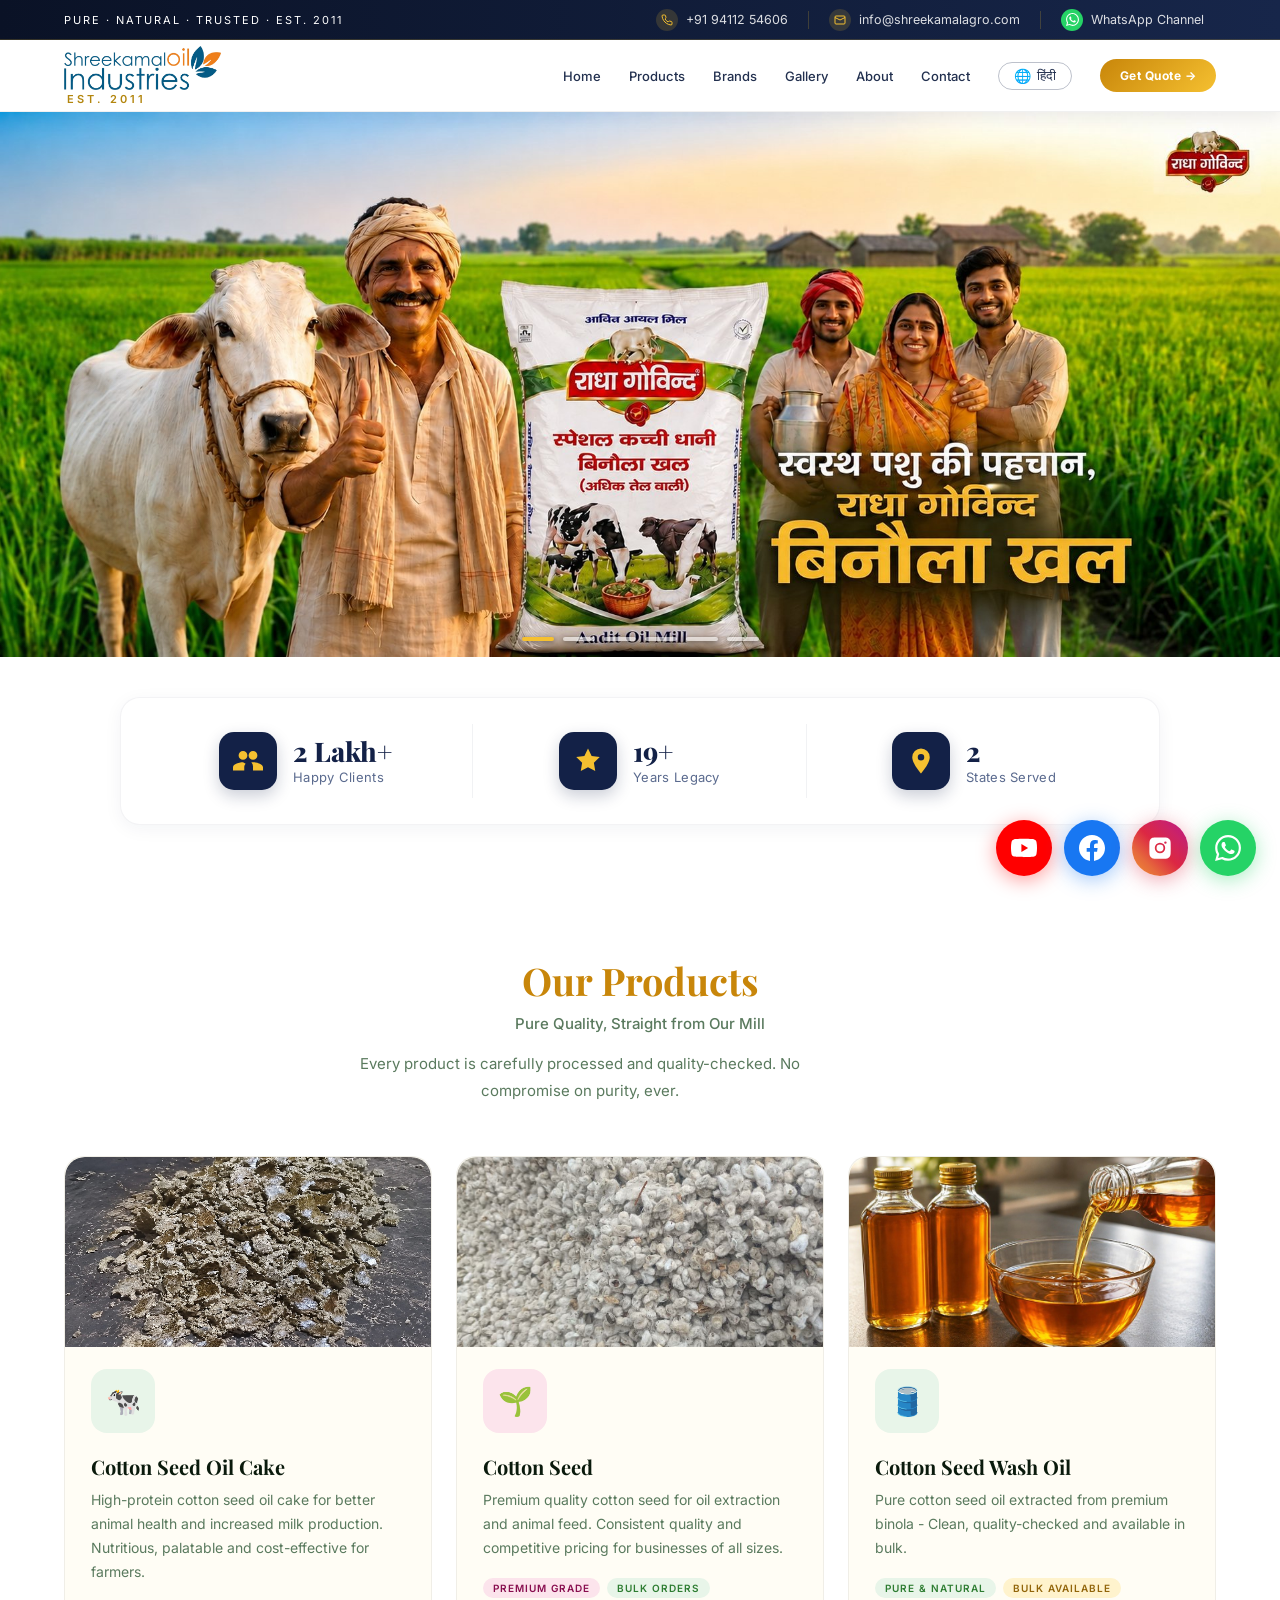
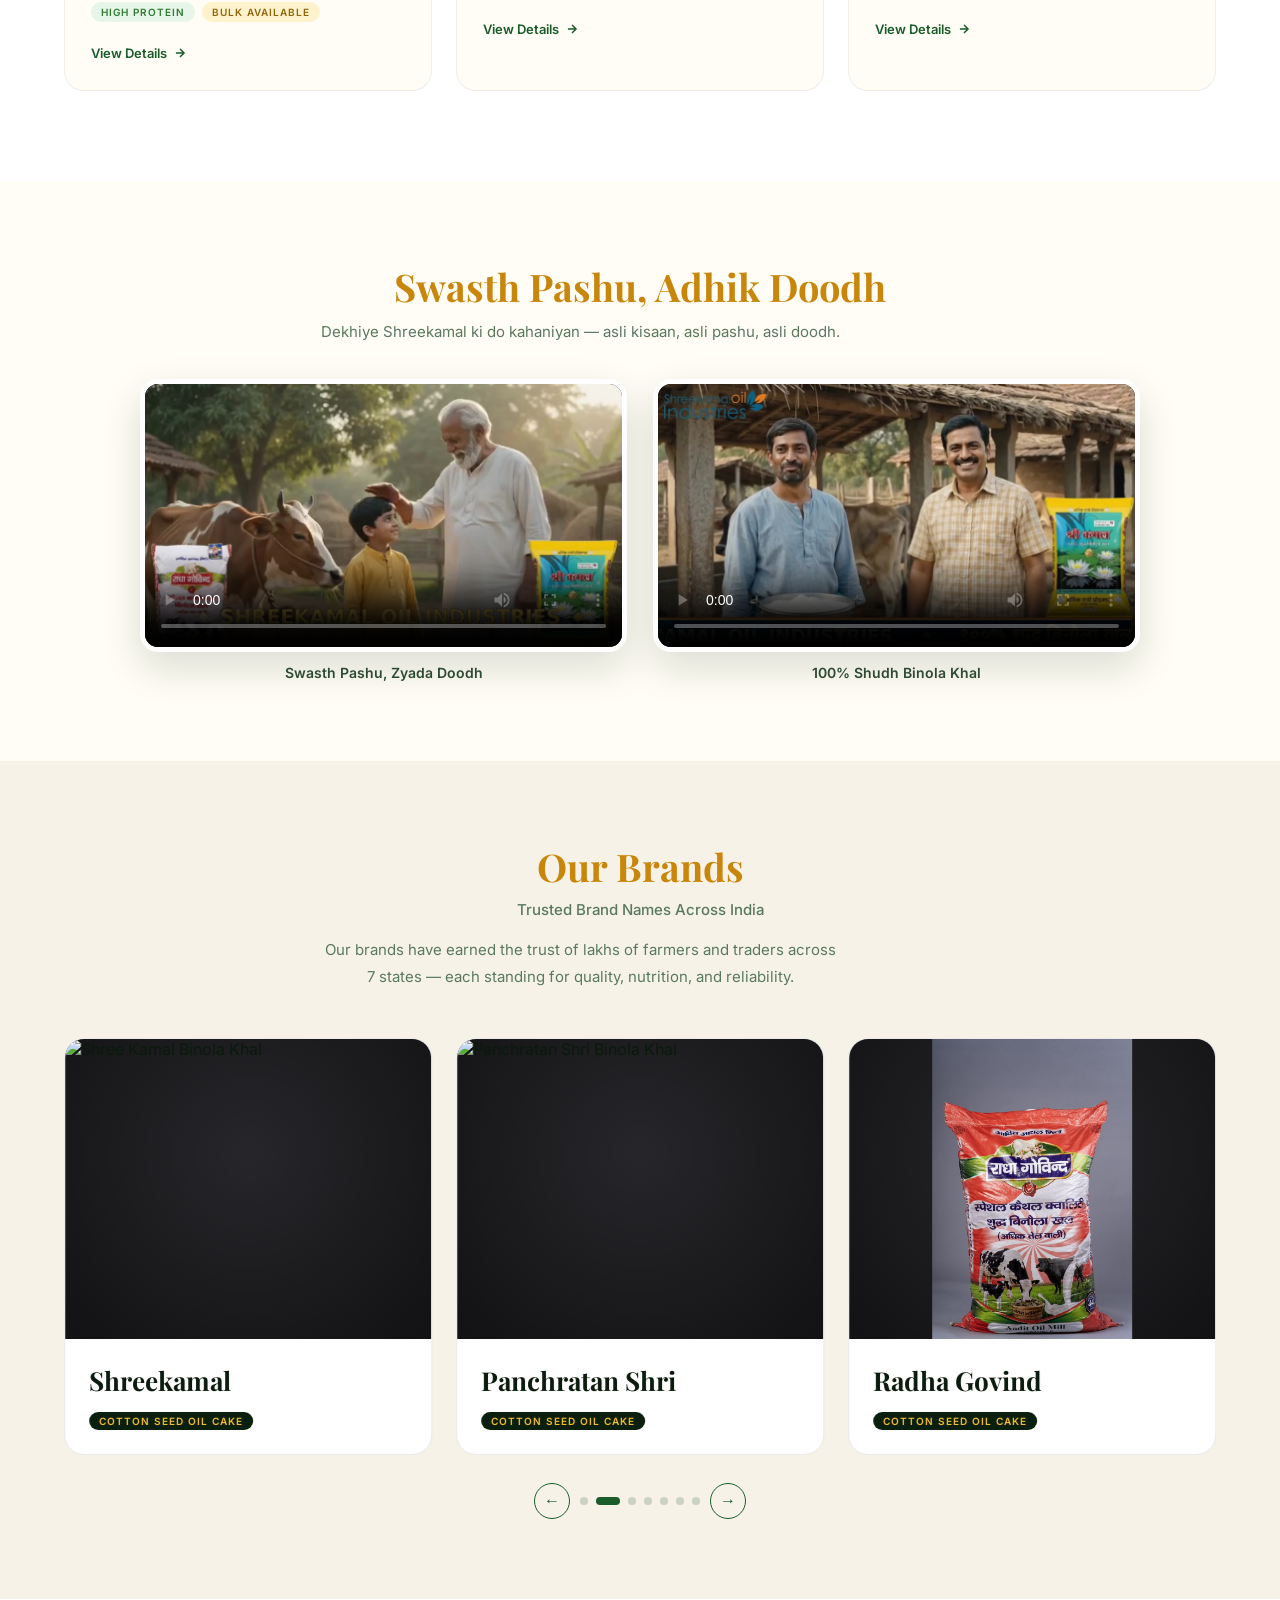
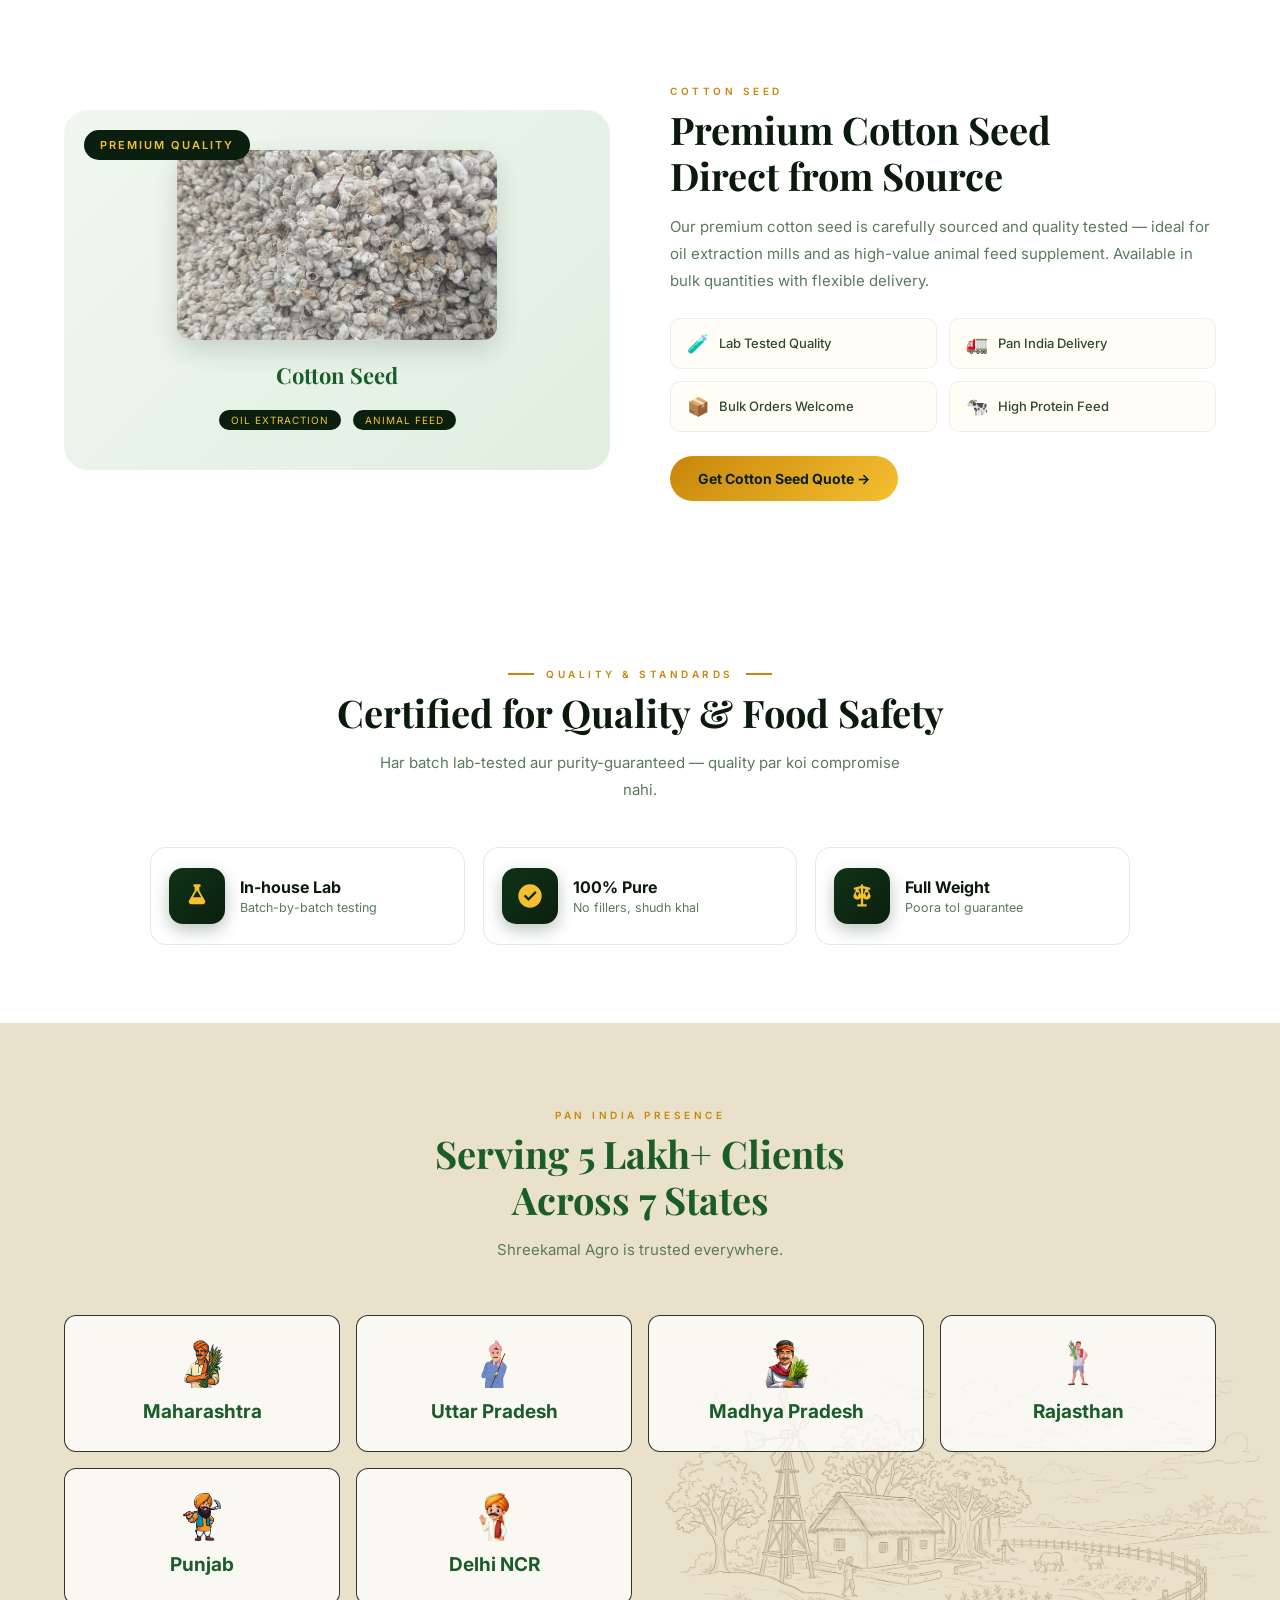
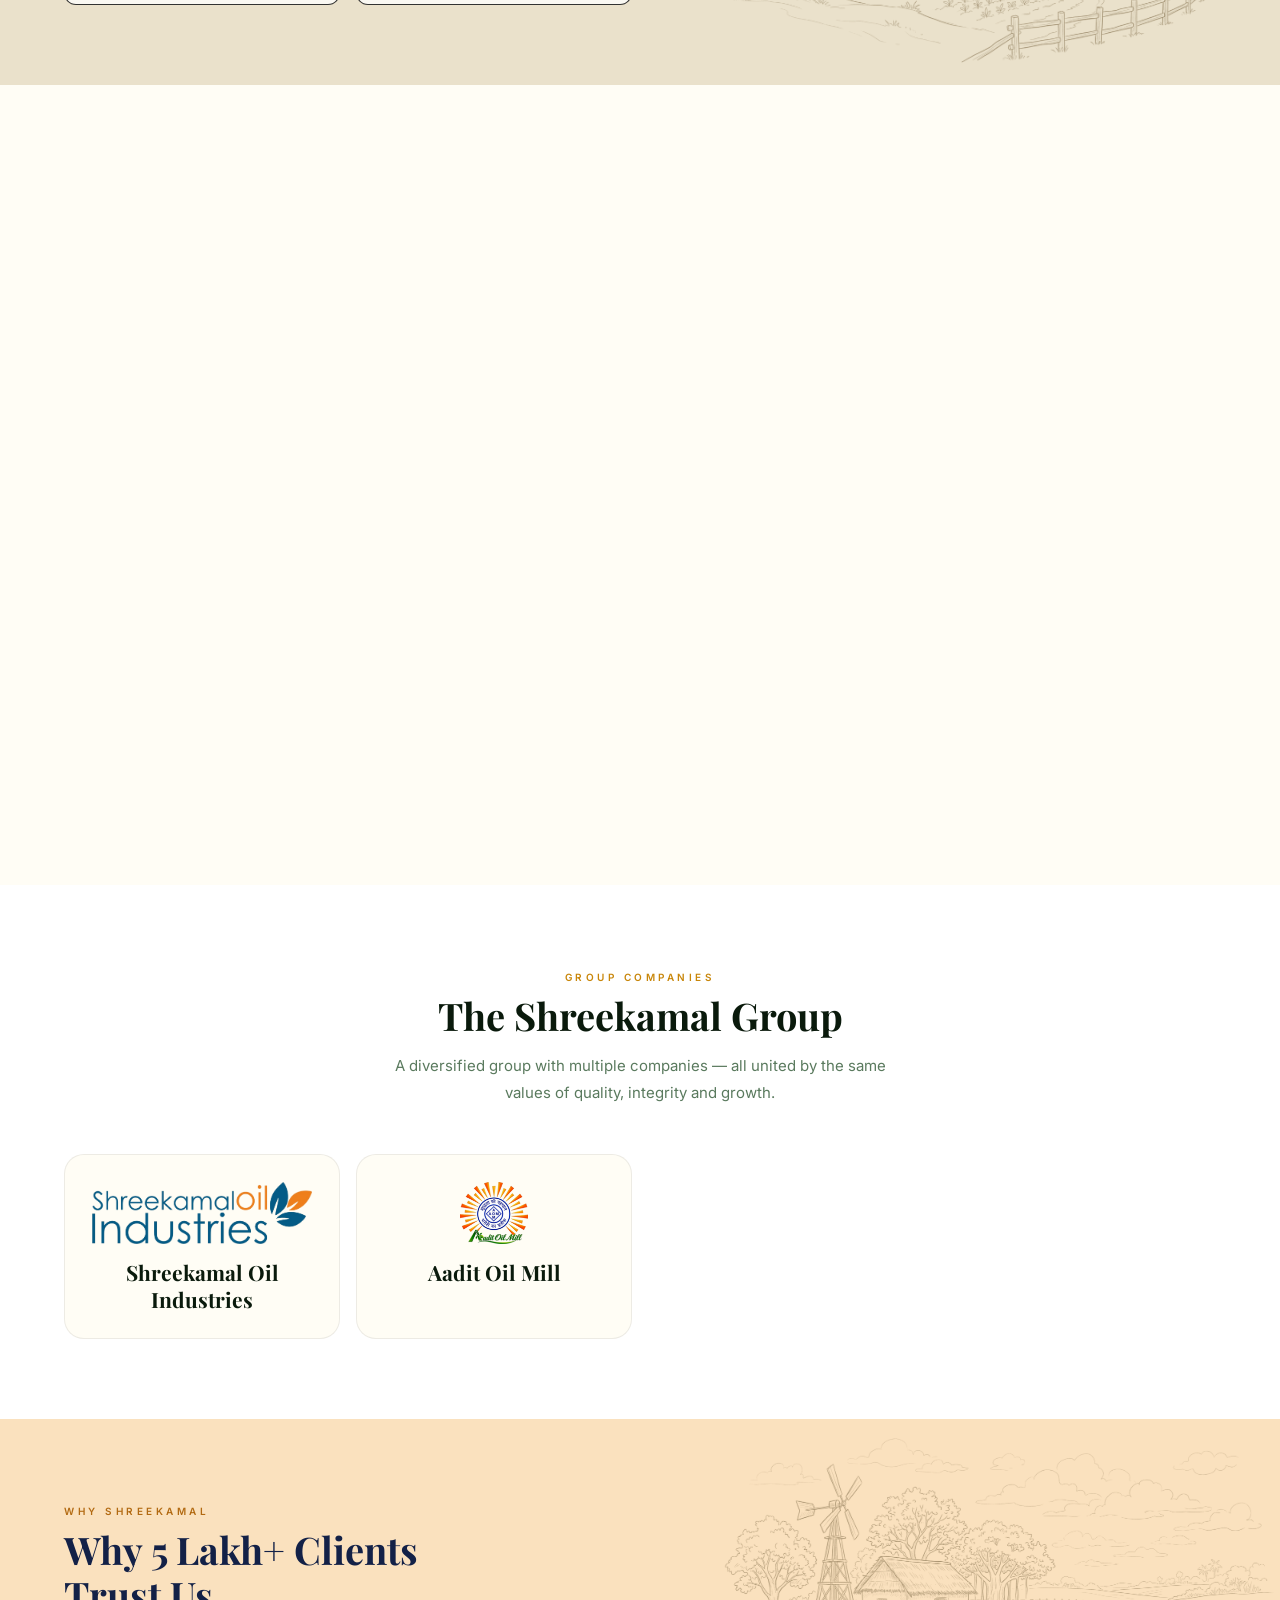
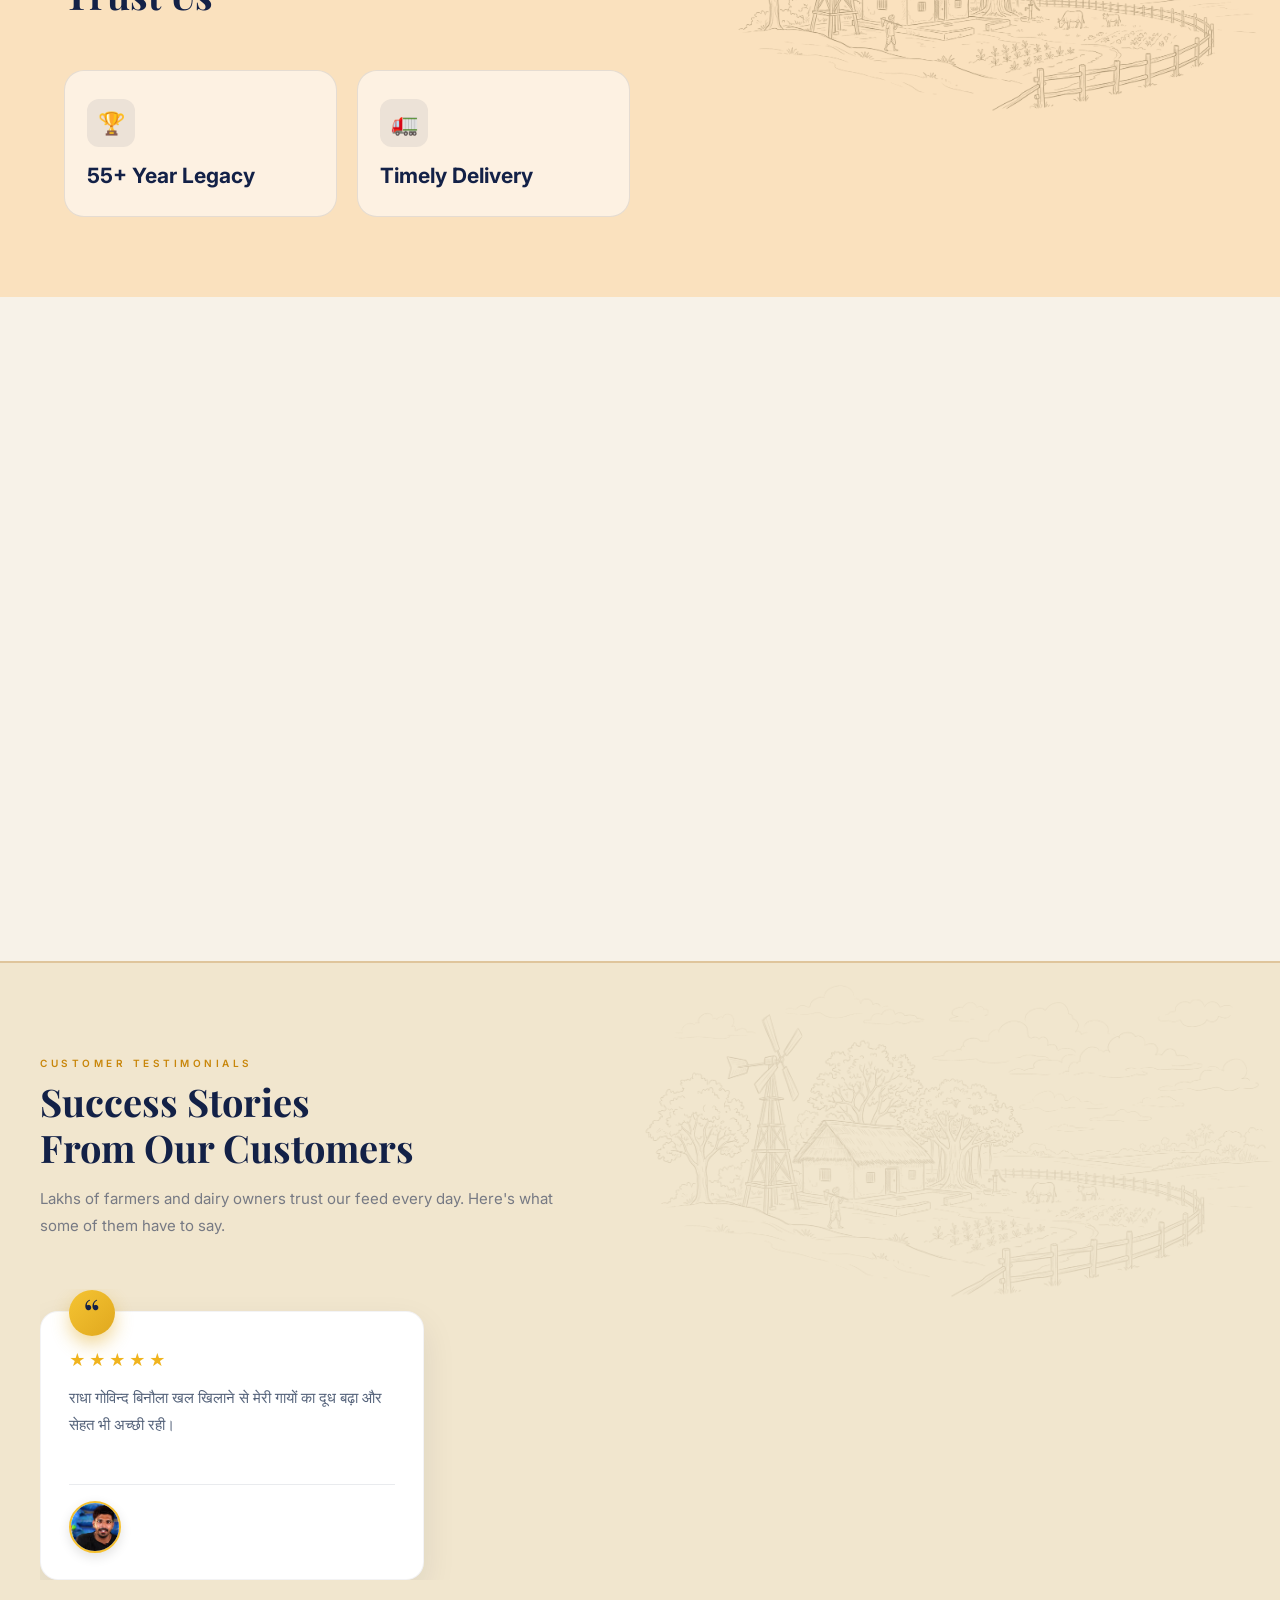
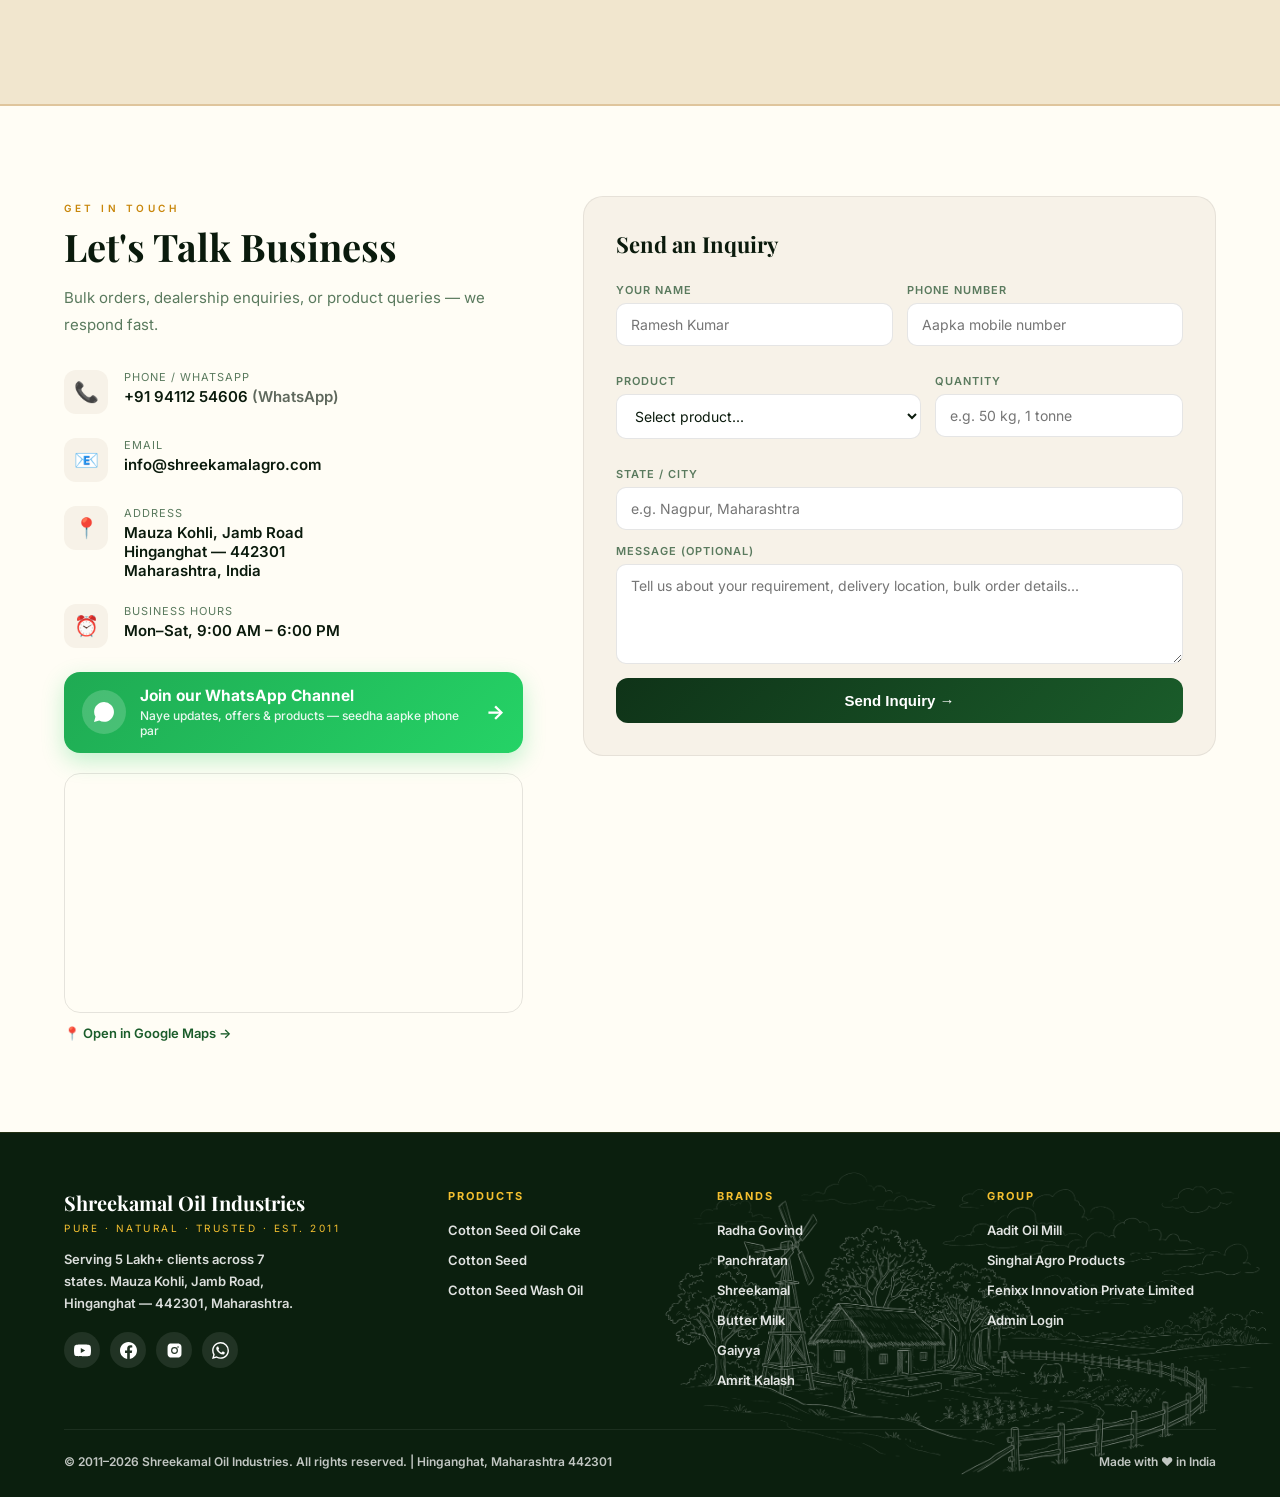
==== index.html @ d4409b4e "CHANNEL UPDATE" ====
<!DOCTYPE html>
<html lang="en">
<head>
<meta charset="UTF-8"/>
<meta name="viewport" content="width=device-width, initial-scale=1.0"/>
<title>Shreekamal Oil Industries — Pure · Natural · Trusted</title>
<meta name="description" content="Shreekamal Oil Industries — Premium Cotton Seed Oil Cake, Binola Khal & Cotton Seed. Serving 5 Lakh+ clients across 7 states. Est. 2011."/>

<!-- Favicon (tab icon) -->
<link rel="icon" type="image/png" href="favicon.png?v=2"/>
<link rel="apple-touch-icon" href="favicon-180.png?v=2"/>

<!-- Share preview (WhatsApp / Facebook / Twitter) -->
<meta property="og:type" content="website"/>
<meta property="og:site_name" content="Shreekamal Oil Industries"/>
<meta property="og:title" content="Shreekamal Oil Industries — Premium Cattle Feed"/>
<meta property="og:description" content="Premium Cotton Seed Oil Cake, Binola Khal & Cotton Seed. Trusted by 5 Lakh+ clients across 7 states. Est. 2011."/>
<meta property="og:image" content="https://shreekamalagro.com/images/hero3.jpg"/>
<meta property="og:url" content="https://shreekamalagro.com/"/>
<meta name="twitter:card" content="summary_large_image"/>
<meta name="twitter:title" content="Shreekamal Oil Industries — Premium Cattle Feed"/>
<meta name="twitter:description" content="Premium Cotton Seed Oil Cake, Binola Khal & Cotton Seed. Est. 2011."/>
<meta name="twitter:image" content="https://shreekamalagro.com/images/hero3.jpg"/>
<link href="https://fonts.googleapis.com/css2?family=Playfair+Display:wght@600;700;800&family=Inter:wght@300;400;500;600&display=swap" rel="stylesheet"/>
<link rel="canonical" href="https://shreekamalagro.com/"/>
<script type="application/ld+json">
{
  "@context": "https://schema.org",
  "@type": "LocalBusiness",
  "@id": "https://shreekamalagro.com/",
  "name": "Shreekamal Oil Industries",
  "url": "https://shreekamalagro.com/",
  "image": "https://shreekamalagro.com/images/hero3.jpg",
  "telephone": "+919411254606",
  "email": "info@shreekamalagro.com",
  "description": "Manufacturer and supplier of premium Cotton Seed Oil Cake (Binola Khal), Cotton Seed and Cotton Seed Wash Oil for cattle and dairy. Serving 5 Lakh+ clients across 7 states since 2011.",
  "foundingDate": "2011",
  "address": {
    "@type": "PostalAddress",
    "streetAddress": "Mauza Kohli, Jamb Road",
    "addressLocality": "Hinganghat",
    "addressRegion": "Maharashtra",
    "postalCode": "442301",
    "addressCountry": "IN"
  },
  "areaServed": "IN",
  "makesOffer": [
    {"@type":"Offer","itemOffered":{"@type":"Product","name":"Cotton Seed Oil Cake (Binola Khal)"}},
    {"@type":"Offer","itemOffered":{"@type":"Product","name":"Cotton Seed"}},
    {"@type":"Offer","itemOffered":{"@type":"Product","name":"Cotton Seed Wash Oil"}}
  ]
}
</script>
<link rel="stylesheet" href="style.css"/>
</head>
<body class="has-topbar janm-on vishw-on">
<script>try{if(new Date()>=new Date('2026-09-06T00:00:00')){document.body.classList.remove('janm-on');}}catch(e){}
try{if(new Date()>=new Date('2026-09-19T00:00:00')){document.body.classList.remove('vishw-on');}}catch(e){}</script>

<!-- ===== INTRO SPLASH SCREEN (opening logo intro) ===== -->
<div id="skIntro" class="sk-intro" onclick="skHideIntro()" title="Skip">
  <picture>
    <source media="(max-aspect-ratio:1/1)" srcset="images/spupdamob.jpg?v=1"/>
    <img src="images/spupdate.jpg?v=1" alt="Shreekamal Oil Industries — Uttam Pashu Aahar" class="sk-intro-img"/>
  </picture>
  <div class="sk-fest">
    <div class="skf-shade"></div>
    <div class="skf-frame"></div>
    <span class="skf-pk tl">🦚</span><span class="skf-pk tr">🦚</span>
    <span class="skf-pk bl">🦚</span><span class="skf-pk br">🦚</span>
    <div class="skf-rib"><span class="skf-f">🦚</span><span class="skf-txt"><span class="skf-rr">राधे राधे &nbsp;•&nbsp; </span><b>Happy Janmashtami</b><span class="skf-rr"> &nbsp;•&nbsp; राधे राधे</span></span><span class="skf-f">🙏</span></div>
    <div class="skf-bot"><div class="skf-hi">जन्माष्टमी की हार्दिक शुभकामनाएं</div><div class="skf-en">Shreekamal Oil Industries</div></div>
  </div>
  <div class="sk-fest-v">
    <div class="skfv-shade"></div>
    <div class="skfv-d">
      <div class="skfv-frame"></div>
      <span class="skfv-g tl">⚙️</span><span class="skfv-g tr">⚙️</span>
      <span class="skfv-g bl">⚙️</span><span class="skfv-g br">⚙️</span>
      <div class="skfv-rib"><span class="skfv-f">🔧</span><span class="skfv-txt">जय श्री विश्वकर्मा &nbsp;•&nbsp; <b>Happy Vishwakarma Puja</b></span><span class="skfv-f">🔨</span></div>
      <div class="skfv-bot"><div class="skfv-hi">विश्वकर्मा जयंती की हार्दिक शुभकामनाएं</div><div class="skfv-en">Shreekamal Oil Industries</div></div>
    </div>
    <div class="skfv-m">
      <span class="skfv-m-gear">⚙️</span>
      <img class="skfv-m-img" src="images/vishw1.png?v=1" alt=""/>
      <div class="skfv-m-hi">विश्वकर्मा जयंती की<br/>हार्दिक शुभकामनाएं</div>
      <div class="skfv-m-en">Happy Vishwakarma Puja</div>
      <div class="skfv-m-tools">🔧 &nbsp;·&nbsp; 🔨 &nbsp;·&nbsp; ⚙️</div>
      <div class="skfv-m-from">Shreekamal Oil Industries &nbsp;·&nbsp; जय श्री विश्वकर्मा 🙏</div>
    </div>
  </div>
</div>
<style>
  .sk-fest-v{display:none;}
  .vishw-on .sk-fest-v{display:block;position:absolute;inset:0;z-index:2;pointer-events:none;}
  .sk-fest-v .skfv-shade{position:absolute;inset:0;background:linear-gradient(180deg,rgba(40,18,4,.5) 0%,transparent 22%,transparent 76%,rgba(40,18,4,.6) 100%);}
  .sk-fest-v .skfv-d{position:absolute;inset:0;}
  .sk-fest-v .skfv-frame{position:absolute;inset:16px;border:2px solid rgba(255,200,70,.9);border-radius:10px;box-shadow:0 0 0 6px rgba(255,200,70,.12),inset 0 0 24px rgba(255,200,70,.18);}
  .sk-fest-v .skfv-frame::before{content:"";position:absolute;inset:5px;border:1px solid rgba(255,200,70,.55);border-radius:7px;}
  .sk-fest-v .skfv-g{position:absolute;font-size:32px;filter:drop-shadow(0 2px 6px rgba(0,0,0,.5));animation:vishwSpin 8s linear infinite;}
  .sk-fest-v .skfv-g.tl{top:24px;left:26px;}
  .sk-fest-v .skfv-g.tr{top:24px;right:26px;animation-direction:reverse;}
  .sk-fest-v .skfv-g.bl{bottom:22px;left:26px;animation-direction:reverse;}
  .sk-fest-v .skfv-g.br{bottom:22px;right:26px;}
  .sk-fest-v .skfv-rib{position:absolute;top:30px;left:50%;transform:translateX(-50%);display:flex;align-items:center;gap:10px;padding:9px 24px;border-radius:30px;white-space:nowrap;background:linear-gradient(90deg,#b23907,#d5610a,#f39204,#d5610a,#b23907);border:1px solid rgba(255,208,80,.6);box-shadow:0 8px 26px rgba(0,0,0,.4);}
  .sk-fest-v .skfv-rib b{color:#fff;}
  .sk-fest-v .skfv-txt{color:#ffe9b8;font-size:14px;letter-spacing:.4px;}
  .sk-fest-v .skfv-f{font-size:16px;}
  .sk-fest-v .skfv-bot{position:absolute;bottom:40px;left:0;right:0;text-align:center;padding:0 16px;}
  .sk-fest-v .skfv-hi{font-family:'Playfair Display',serif;color:#ffe082;font-size:clamp(22px,4vw,30px);font-weight:800;text-shadow:0 3px 14px rgba(0,0,0,.65);line-height:1.25;}
  .sk-fest-v .skfv-en{color:#fff;font-size:12px;letter-spacing:3px;text-transform:uppercase;margin-top:6px;opacity:.92;text-shadow:0 2px 8px rgba(0,0,0,.65);}
  .sk-fest-v .skfv-m{display:none!important;}
  @media (max-aspect-ratio:1/1){
    .sk-fest-v .skfv-frame{inset:12px;}
    .sk-fest-v .skfv-g{font-size:24px;}
    .sk-fest-v .skfv-g.tl{top:18px;left:18px;} .sk-fest-v .skfv-g.tr{top:18px;right:18px;}
    .sk-fest-v .skfv-g.bl{bottom:16px;left:18px;} .sk-fest-v .skfv-g.br{bottom:16px;right:18px;}
    .sk-fest-v .skfv-rib{top:24px;padding:7px 15px;gap:7px;max-width:90%;}
    .sk-fest-v .skfv-txt{font-size:11px;letter-spacing:.2px;}
    .sk-fest-v .skfv-bot{bottom:34px;}
  }
</style>
<style>
  .sk-intro{position:fixed;inset:0;z-index:99999;display:flex;align-items:center;justify-content:center;
    background:linear-gradient(180deg,#bad1dc 0%,#aec3c2 32%,#b09468 64%,#ab7f59 100%);
    opacity:1;transition:opacity .6s ease;cursor:pointer;}
  .sk-intro.sk-hide{opacity:0;pointer-events:none;}
  .sk-intro picture{display:contents;}
  .sk-intro-img{width:100%;height:100%;object-fit:cover;object-position:center;
    animation:skZoom 1.5s cubic-bezier(.22,.61,.36,1) forwards;}
  @keyframes skZoom{0%{opacity:0;transform:scale(1.06);} 100%{opacity:1;transform:scale(1);}}
  @media (max-aspect-ratio:1/1){
    .sk-intro-img{object-fit:cover;}
  }
  body.sk-lock{overflow:hidden;}
  /* Janmashtami festive splash overlay (6 Sep ko apne aap band) */
  .sk-fest{display:none;}
  .janm-on .sk-fest{display:block;position:absolute;inset:0;z-index:2;pointer-events:none;}
  .sk-fest .skf-shade{position:absolute;inset:0;background:linear-gradient(180deg,rgba(8,8,26,.5) 0%,transparent 20%,transparent 78%,rgba(8,8,26,.58) 100%);}
  .sk-fest .skf-frame{position:absolute;inset:16px;border:2px solid rgba(245,208,48,.9);border-radius:10px;box-shadow:0 0 0 6px rgba(245,208,48,.12),inset 0 0 24px rgba(245,208,48,.18);}
  .sk-fest .skf-frame::before{content:"";position:absolute;inset:5px;border:1px solid rgba(245,208,48,.55);border-radius:7px;}
  .sk-fest .skf-pk{position:absolute;font-size:34px;filter:drop-shadow(0 2px 6px rgba(0,0,0,.5));}
  .sk-fest .skf-pk.tl{top:24px;left:26px;transform:scaleX(-1);}
  .sk-fest .skf-pk.tr{top:24px;right:26px;}
  .sk-fest .skf-pk.bl{bottom:22px;left:26px;transform:scaleX(-1);}
  .sk-fest .skf-pk.br{bottom:22px;right:26px;}
  .sk-fest .skf-rib{position:absolute;top:30px;left:50%;transform:translateX(-50%);display:flex;align-items:center;gap:10px;padding:9px 24px;border-radius:30px;white-space:nowrap;background:linear-gradient(90deg,#1a1a4e,#3b2a7a,#6a1b9a,#3b2a7a,#1a1a4e);border:1px solid rgba(245,208,48,.6);box-shadow:0 8px 26px rgba(0,0,0,.4);}
  .sk-fest .skf-rib b{color:#fff;}
  .sk-fest .skf-txt{color:#ffe082;font-size:14px;letter-spacing:.4px;}
  .sk-fest .skf-f{font-size:16px;}
  .sk-fest .skf-bot{position:absolute;bottom:40px;left:0;right:0;text-align:center;padding:0 16px;}
  .sk-fest .skf-hi{font-family:'Playfair Display',serif;color:#ffe082;font-size:clamp(22px,4vw,30px);font-weight:800;text-shadow:0 3px 14px rgba(0,0,0,.65);line-height:1.25;}
  .sk-fest .skf-en{color:#fff;font-size:12px;letter-spacing:3px;text-transform:uppercase;margin-top:6px;opacity:.92;text-shadow:0 2px 8px rgba(0,0,0,.65);}
  @media(max-width:768px){
    .sk-fest .skf-rr{display:none;}
    .sk-fest .skf-pk{font-size:26px;}
    .sk-fest .skf-frame{inset:12px;}
    .sk-fest .skf-bot{bottom:34px;}
  }
</style>
<script>
  document.body.classList.add('sk-lock');
  function skHideIntro(){
    var el=document.getElementById('skIntro');
    if(!el||el.classList.contains('sk-hide'))return;
    el.classList.add('sk-hide');
    document.body.classList.remove('sk-lock');
    setTimeout(function(){ if(el&&el.parentNode) el.style.display='none'; },650);
  }
  setTimeout(skHideIntro, 2600);
</script>
<!-- ===== END INTRO SPLASH ===== -->

<!-- TOP CONTACT BAR -->
<!-- ===== JANMASHTAMI FESTIVE (6 Sep 2026 ko apne aap hat jayega) ===== -->
<div id="janmStrip" class="janm-strip">
  <div class="janm-strip-inner">
    <span class="janm-fx">🦚</span>
    <span class="janm-txt">राधे राधे &nbsp;•&nbsp; <b>Happy Janmashtami</b> &nbsp;•&nbsp; राधे राधे &nbsp;🙏</span>
    <span class="janm-fx">🦚</span>
  </div>
</div>
<div id="janmPopup" class="janm-pop-ov">
  <div class="janm-pop-card">
    <button class="janm-pop-x" onclick="janmClose()" aria-label="close">✕</button>
    <div class="janm-feather">🦚</div>
    <div class="janm-hi">जन्माष्टमी की<br/>हार्दिक शुभकामनाएं</div>
    <div class="janm-en">Happy Janmashtami</div>
    <div class="janm-flute">🪈 &nbsp;·&nbsp; 🙏 &nbsp;·&nbsp; 🪈</div>
    <div class="janm-from">Shreekamal Oil Industries<br/><span>राधे राधे 🙏</span></div>
    <button class="janm-pop-btn" onclick="janmClose()">जय श्री कृष्ण 🙏</button>
  </div>
</div>

<!-- ===== VISHWAKARMA JAYANTI FESTIVE (19 Sep 2026 ko apne aap hat jayega) ===== -->
<div id="vishwStrip" class="vishw-strip">
  <div class="vishw-strip-inner">
    <span class="vishw-gear">⚙️</span>
    <span class="vishw-txt">जय श्री विश्वकर्मा &nbsp;•&nbsp; <b>Happy Vishwakarma Puja</b> &nbsp;•&nbsp; विश्वकर्मा जयंती की हार्दिक शुभकामनाएं &nbsp;🔨</span>
    <span class="vishw-gear vishw-gear-rev">⚙️</span>
  </div>
</div>
<div id="vishwPopup" class="vishw-pop-ov">
  <div class="vishw-pop-card">
    <button class="vishw-pop-x" onclick="vishwClose()" aria-label="close">✕</button>
    <span class="vishw-cg vishw-cg-tl">⚙️</span>
    <span class="vishw-cg vishw-cg-br">⚙️</span>
    <img class="vishw-pop-img" src="images/vishw2.png?v=1" alt="Vishwakarma Bhagwan"/>
    <div class="vishw-hi">विश्वकर्मा जयंती की<br/>हार्दिक शुभकामनाएं</div>
    <div class="vishw-en">Happy Vishwakarma Puja</div>
    <div class="vishw-tools">🔧 &nbsp;·&nbsp; 🔨 &nbsp;·&nbsp; ⚙️</div>
    <div class="vishw-from">Shreekamal Oil Industries<br/><span>जय श्री विश्वकर्मा 🙏</span></div>
    <button class="vishw-pop-btn" onclick="vishwClose()">जय श्री विश्वकर्मा 🙏</button>
  </div>
</div>
<div class="vishw-float">
  <span class="vishw-float-gear">⚙️</span>
  <img class="vishw-deity" src="images/vishw1.png?v=1" alt="Vishwakarma ji"/>
</div>
<style>
  .vishw-strip{position:fixed;top:0;left:0;right:0;height:34px;z-index:1001;overflow:hidden;display:none;
    align-items:center;justify-content:center;background:linear-gradient(90deg,#b23907,#d5610a,#f39204,#d5610a,#b23907);}
  .vishw-on .vishw-strip{display:flex;}
  .vishw-strip::after{content:"";position:absolute;top:0;left:-60%;width:60%;height:100%;
    background:linear-gradient(90deg,transparent,rgba(255,236,179,.32),transparent);animation:vishwShine 4.5s linear infinite;}
  @keyframes vishwShine{0%{left:-60%}100%{left:120%}}
  .vishw-strip-inner{display:flex;align-items:center;gap:12px;color:#ffe9b8;font-size:13.5px;letter-spacing:.3px;white-space:nowrap;padding:0 12px;}
  .vishw-strip-inner b{color:#fff;}
  .vishw-gear{font-size:15px;display:inline-block;animation:vishwSpin 6s linear infinite;filter:drop-shadow(0 0 3px rgba(255,208,80,.5));}
  .vishw-gear-rev{animation-direction:reverse;}
  @keyframes vishwSpin{100%{transform:rotate(360deg)}}
  .vishw-on .topbar{top:34px;}
  .vishw-on .navbar{top:74px;}
  .vishw-on .hero{padding-top:146px;}
  @media(max-width:768px){
    .vishw-strip-inner{font-size:11.5px;gap:7px;}
    .vishw-on .hero{padding-top:126px;}
  }
  .vishw-pop-ov{position:fixed;inset:0;z-index:99990;display:none;align-items:center;justify-content:center;
    background:rgba(40,18,4,.68);backdrop-filter:blur(4px);padding:20px;}
  .vishw-on .vishw-pop-ov{display:flex;}
  .vishw-pop-card{position:relative;width:100%;max-width:380px;text-align:center;padding:30px 28px;border-radius:24px;overflow:hidden;
    background:radial-gradient(circle at 50% 0,#7a2e0c,#4a1c06 72%);border:1.5px solid rgba(255,208,80,.4);
    box-shadow:0 30px 80px rgba(0,0,0,.5);animation:vishwPop .5s cubic-bezier(.2,.7,.3,1.2);}
  @keyframes vishwPop{0%{transform:scale(.85) translateY(14px);opacity:0}100%{transform:scale(1) translateY(0);opacity:1}}
  .vishw-pop-x{position:absolute;top:12px;right:14px;background:transparent;border:none;color:rgba(255,233,184,.75);font-size:18px;cursor:pointer;z-index:3;}
  .vishw-pop-img{width:152px;height:auto;margin:2px auto 4px;display:block;filter:drop-shadow(0 10px 20px rgba(0,0,0,.45));position:relative;z-index:2;}
  .vishw-cg{position:absolute;font-size:54px;opacity:.13;z-index:1;animation:vishwSpin 9s linear infinite;}
  .vishw-cg-tl{top:-16px;left:-14px;}
  .vishw-cg-br{bottom:-18px;right:-14px;animation-direction:reverse;}
  .vishw-hi{font-family:'Playfair Display',serif;color:#ffe082;font-size:24px;font-weight:700;line-height:1.3;margin-top:6px;text-shadow:0 2px 12px rgba(255,180,60,.3);position:relative;z-index:2;}
  .vishw-en{color:#fff;font-size:13px;letter-spacing:3px;text-transform:uppercase;margin-top:8px;opacity:.9;position:relative;z-index:2;}
  .vishw-tools{color:#ffd54f;font-size:18px;margin:14px 0 12px;position:relative;z-index:2;}
  .vishw-from{color:rgba(255,255,255,.82);font-size:13.5px;line-height:1.6;position:relative;z-index:2;}
  .vishw-from span{color:#ffd54f;font-size:12.5px;letter-spacing:1px;}
  .vishw-pop-btn{margin-top:18px;background:linear-gradient(135deg,#f5a623,#ffd76a,#f0932b);color:#5a2408;border:none;
    padding:12px 30px;border-radius:30px;font-size:15px;font-weight:700;cursor:pointer;position:relative;z-index:2;box-shadow:0 6px 18px rgba(240,147,43,.4);}
  .vishw-pop-btn:hover{filter:brightness(1.05);}
  .vishw-float{position:fixed;left:16px;bottom:14px;width:150px;height:auto;z-index:1500;pointer-events:none;display:none;}
  .vishw-on .vishw-float{display:block;}
  .vishw-float-gear{position:absolute;left:52%;top:38%;transform:translate(-50%,-50%);font-size:118px;opacity:.15;animation:vishwSpin 8s linear infinite;z-index:0;}
  .vishw-deity{position:relative;width:132px;height:auto;z-index:1;display:block;animation:vishwFloat 4.5s ease-in-out infinite;filter:drop-shadow(0 8px 14px rgba(0,0,0,.28));}
  @keyframes vishwFloat{0%,100%{transform:translateY(0) rotate(-1.5deg)}50%{transform:translateY(-12px) rotate(1.5deg)}}
  @media(max-width:768px){.vishw-float{width:100px;left:10px;bottom:76px;} .vishw-deity{width:90px;} .vishw-float-gear{font-size:80px;}}
</style>
<script>
  function vishwClose(){var p=document.getElementById('vishwPopup');if(p){p.style.opacity='0';setTimeout(function(){p.style.display='none';},350);}}
  (function(){try{if(new Date()>=new Date('2026-09-19T00:00:00')){
    document.body.classList.remove('vishw-on');
    ['vishwStrip','vishwPopup'].forEach(function(i){var e=document.getElementById(i);if(e)e.style.display='none';});
    var f=document.querySelector('.vishw-float'); if(f) f.style.display='none';
  }}catch(e){}})();
</script>

<style>
  .janm-strip{position:fixed;top:0;left:0;right:0;height:34px;z-index:1001;overflow:hidden;
    background:linear-gradient(90deg,#1a1a4e,#3b2a7a,#6a1b9a,#3b2a7a,#1a1a4e);
    border-bottom:1px solid rgba(245,208,48,.5);display:none;align-items:center;justify-content:center;}
  .janm-on .janm-strip{display:flex;}
  .janm-strip::after{content:"";position:absolute;top:0;left:-60%;width:60%;height:100%;
    background:linear-gradient(90deg,transparent,rgba(255,224,130,.28),transparent);animation:janmShine 4.5s linear infinite;}
  @keyframes janmShine{0%{left:-60%}100%{left:120%}}
  .janm-strip-inner{display:flex;align-items:center;gap:12px;color:#ffe082;font-size:13.5px;letter-spacing:.3px;white-space:nowrap;padding:0 12px;}
  .janm-strip-inner b{color:#fff;}
  .janm-fx{font-size:15px;filter:drop-shadow(0 0 3px rgba(245,208,48,.5));}
  .janm-on .topbar{top:34px;}
  .janm-on .navbar{top:74px;}
  .janm-on .hero{padding-top:146px;}
  @media(max-width:768px){
    .janm-strip-inner{font-size:11.5px;gap:7px;}
    .janm-on .hero{padding-top:126px;}
  }
  .janm-pop-ov{position:fixed;inset:0;z-index:99990;display:none;align-items:center;justify-content:center;
    background:rgba(8,8,26,.72);backdrop-filter:blur(4px);transition:opacity .35s ease;padding:20px;}
  .janm-pop-card{position:relative;width:100%;max-width:380px;text-align:center;padding:38px 28px 30px;border-radius:24px;
    background:radial-gradient(120% 90% at 50% 0%,#3a2a7d 0%,#241a54 55%,#171036 100%);
    border:1.5px solid rgba(245,208,48,.55);box-shadow:0 24px 70px rgba(0,0,0,.55),inset 0 0 40px rgba(106,27,154,.35);
    animation:janmPop .5s cubic-bezier(.2,.7,.3,1.2);}
  @keyframes janmPop{0%{transform:scale(.85) translateY(14px);opacity:0}100%{transform:scale(1) translateY(0);opacity:1}}
  .janm-pop-x{position:absolute;top:12px;right:14px;background:transparent;border:none;color:rgba(255,224,130,.75);font-size:18px;cursor:pointer;}
  .janm-feather{font-size:46px;line-height:1;filter:drop-shadow(0 4px 10px rgba(245,208,48,.35));animation:janmSway 3.5s ease-in-out infinite;}
  @keyframes janmSway{0%,100%{transform:rotate(-6deg)}50%{transform:rotate(6deg)}}
  .janm-hi{font-family:'Playfair Display',serif;color:#ffe082;font-size:26px;font-weight:700;line-height:1.3;margin-top:12px;text-shadow:0 2px 12px rgba(245,208,48,.25);}
  .janm-en{color:#fff;font-size:14px;letter-spacing:3px;text-transform:uppercase;margin-top:8px;opacity:.9;}
  .janm-flute{color:#ffd54f;font-size:18px;margin:16px 0 14px;}
  .janm-from{color:rgba(255,255,255,.82);font-size:13.5px;line-height:1.6;}
  .janm-from span{color:#ffd54f;font-size:12.5px;letter-spacing:1px;}
  .janm-pop-btn{margin-top:20px;background:linear-gradient(135deg,#f5c030,#ffde7a,#f0b429);color:#3a1d5a;border:none;
    font-weight:700;font-size:15px;padding:11px 26px;border-radius:30px;cursor:pointer;box-shadow:0 8px 22px rgba(245,192,48,.35);}
  .janm-pop-btn:hover{filter:brightness(1.05);}
  .janm-on .janm-pop-ov{display:flex;}
</style>
<script>
  function janmClose(){var p=document.getElementById('janmPopup');if(p){p.style.opacity='0';setTimeout(function(){p.style.display='none';},350);}}
  (function(){
    try{
      // 6 September 2026 se sab apne aap hat jayega (2 din: 4 & 5 Sep)
      var over = new Date() >= new Date('2026-09-06T00:00:00');
      if(over){
        document.body.classList.remove('janm-on');
        var s=document.getElementById('janmStrip'); if(s) s.style.display='none';
        var p=document.getElementById('janmPopup'); if(p) p.style.display='none';
      }
    }catch(e){}
  })();
</script>

<div class="topbar">
  <div class="topbar-left">Pure · Natural · Trusted · Est. 2011</div>
  <div class="topbar-right">
    <span class="tb-phones">
      <a data-ptel href="tel:+919411254606" title="Call +91 94112 54606">
        <span class="tb-ico"><svg viewBox="0 0 24 24" fill="none" stroke="currentColor" stroke-width="2"><path d="M22 16.92v3a2 2 0 0 1-2.18 2 19.79 19.79 0 0 1-8.63-3.07 19.5 19.5 0 0 1-6-6 19.79 19.79 0 0 1-3.07-8.67A2 2 0 0 1 4.11 2h3a2 2 0 0 1 2 1.72c.13.96.36 1.9.7 2.81a2 2 0 0 1-.45 2.11L8.09 9.91a16 16 0 0 0 6 6l1.27-1.27a2 2 0 0 1 2.11-.45c.91.34 1.85.57 2.81.7A2 2 0 0 1 22 16.92z"/></svg></span>
        <span data-ptext>+91 94112 54606</span>
      </a>
    </span>
    <span class="tb-divider"></span>
    <a data-emailto href="mailto:info@shreekamalagro.com" title="Email us">
      <span class="tb-ico"><svg viewBox="0 0 24 24" fill="none" stroke="currentColor" stroke-width="2"><rect x="2" y="4" width="20" height="16" rx="2"/><path d="m22 7-10 5L2 7"/></svg></span>
      <span class="tb-label" data-etext>info@shreekamalagro.com</span>
    </a>
    <span class="tb-divider"></span>
    <a href="https://whatsapp.com/channel/0029Vb8ijnz7tkjEzfmJOX0B" class="tb-wach" target="_blank" rel="noopener" title="Join our WhatsApp Channel">
      <span class="tb-ico"><svg viewBox="0 0 24 24" fill="currentColor"><path d="M17.472 14.382c-.297-.149-1.758-.867-2.03-.967-.273-.099-.471-.148-.67.15-.197.297-.767.966-.94 1.164-.173.199-.347.223-.644.075-.297-.15-1.255-.463-2.39-1.475-.883-.788-1.48-1.761-1.653-2.059-.173-.297-.018-.458.13-.606.134-.133.298-.347.446-.52.149-.174.198-.298.298-.497.099-.198.05-.371-.025-.52-.075-.149-.669-1.612-.916-2.207-.242-.579-.487-.5-.669-.51-.173-.008-.371-.01-.57-.01-.198 0-.52.074-.792.372-.272.297-1.04 1.016-1.04 2.479 0 1.462 1.065 2.875 1.213 3.074.149.198 2.096 3.2 5.077 4.487.709.306 1.262.489 1.694.625.712.227 1.36.195 1.871.118.571-.085 1.758-.719 2.006-1.413.248-.694.248-1.289.173-1.413-.074-.124-.272-.198-.57-.347m-5.421 7.403h-.004a9.87 9.87 0 0 1-5.031-1.378l-.361-.214-3.741.982.998-3.648-.235-.374a9.86 9.86 0 0 1-1.51-5.26c.001-5.45 4.436-9.884 9.888-9.884 2.64 0 5.122 1.03 6.988 2.898a9.825 9.825 0 0 1 2.893 6.994c-.003 5.45-4.437 9.884-9.885 9.884m8.413-18.297A11.815 11.815 0 0 0 12.05 0C5.495 0 .16 5.335.157 11.892c0 2.096.547 4.142 1.588 5.945L.057 24l6.305-1.654a11.882 11.882 0 0 0 5.683 1.448h.005c6.554 0 11.89-5.335 11.893-11.893a11.821 11.821 0 0 0-3.48-8.413Z"/></svg></span>
      <span class="tb-label">WhatsApp Channel</span>
    </a>
  </div>
</div>

<!-- NAVBAR -->
<nav class="navbar" id="navbar">
  <a href="#" class="nav-logo">
    <img class="nav-logo-full" src="images/shreekamal-logo.png?v=3" alt="Shreekamal Oil Industries logo"/>
    <div class="nav-brand-sub">EST. 2011</div>
  </a>
  <img class="janm-logo-deco" src="images/janm_card.png?v=1" alt=""/>
  <div class="nav-links" id="navLinks">
    <a href="index.html">Home</a>
    <a href="products.html">Products</a>
    <a href="brands.html">Brands</a>
    <a href="gallery.html">Gallery</a>
    <a href="about.html">About</a>
    <a href="contact.html">Contact</a>
    <a href="contact.html" class="nav-cta">Get Quote →</a>
  </div>
  <div class="hamburger" id="hamburger" onclick="toggleMenu()">
    <span></span><span></span><span></span>
  </div>
</nav>

<!-- HERO -->
<section class="hero" id="home">
  <div class="hero-slides" id="heroSlides">
    <div class="hs-track" id="hsTrack">
    <div class="hero-slide"><img class="hs-img" src="images/hu1.jpg?v=1" alt="Shreekamal — Radha Govind Binola Khal, Swasth Pashu ki Pehchaan"/></div>
    <div class="hero-slide"><img class="hs-img" src="images/hu2.jpg?v=2" alt="Shreekamal — Radha Govind cattle feed"/></div>
    <div class="hero-slide"><img class="hs-img" src="images/hu3.jpg?v=2" alt="Shreekamal — cotton seed oil cake, adhik doodh"/></div>
    <div class="hero-slide"><img class="hs-img" src="images/hu4.jpg?v=1" alt="Shreekamal — dairy farming, healthy cattle"/></div>
    <div class="hero-slide"><img class="hs-img" src="images/hu5.jpg?v=2" alt="Shreekamal — binola khal, farmer trusted"/></div>
    <div class="hero-slide"><img class="hs-img" src="images/hu6.jpg?v=1" alt="Shreekamal — complete cattle feed range"/></div>
    </div>
    <div class="hero-dots" id="heroDots"></div>
  </div>

  <div class="grass-hero"></div>
</section>

<!-- STATS BAR -->
<div class="stats-bar">
  <div class="stats-bar-inner">
    <div class="sbar-item reveal">
      <div class="sbar-ico"><svg viewBox="0 0 24 24"><path d="M16 11a3.5 3.5 0 1 0-3.5-3.5A3.5 3.5 0 0 0 16 11zm-8 0a3.5 3.5 0 1 0-3.5-3.5A3.5 3.5 0 0 0 8 11zm0 2c-2.7 0-8 1.34-8 4v2.5h9V17c0-1.06.42-2.02 1.12-2.78A12 12 0 0 0 8 13zm8 0c-.42 0-.9.03-1.4.08A4.7 4.7 0 0 1 16 17v2.5h8V17c0-2.66-5.3-4-8-4z"/></svg></div>
      <div><div class="sbar-num"><span class="cf-count" data-txt="stat1_num" data-target="5">0</span> Lakh+</div><div class="sbar-lbl" data-txt="stat1_lbl">Happy Clients</div></div>
    </div>
    <div class="sbar-item reveal">
      <div class="sbar-ico"><svg viewBox="0 0 24 24"><path d="M12 2l2.9 5.9 6.5.9-4.7 4.6 1.1 6.5L12 16.9 6.2 19.9l1.1-6.5L2.6 8.8l6.5-.9z"/></svg></div>
      <div><div class="sbar-num"><span class="cf-count" data-txt="stat2_num" data-target="55">0</span>+</div><div class="sbar-lbl" data-txt="stat2_lbl">Years Legacy</div></div>
    </div>
    <div class="sbar-item reveal">
      <div class="sbar-ico"><svg viewBox="0 0 24 24"><path d="M12 2a7 7 0 0 0-7 7c0 5.2 7 13 7 13s7-7.8 7-13a7 7 0 0 0-7-7zm0 9.6A2.6 2.6 0 1 1 14.6 9 2.6 2.6 0 0 1 12 11.6z"/></svg></div>
      <div><div class="sbar-num"><span class="cf-count" data-txt="stat3_num" data-target="7">0</span></div><div class="sbar-lbl" data-txt="stat3_lbl">States Served</div></div>
    </div>
  </div>
</div>

<!-- PRODUCTS -->
<section class="products-section section" id="products">
  <div class="section-inner">
    <div class="reveal" style="text-align:center;max-width:640px;margin:0 auto;">
      <span class="section-eyebrow" style="font-family:'Playfair Display',serif;font-size:clamp(24px,3.5vw,38px);font-weight:700;letter-spacing:0;text-transform:none;color:var(--gr);display:block;margin-bottom:6px;" data-txt="prod_eyebrow">Our Products</span>
      <h2 class="section-title" style="font-family:'Inter',sans-serif;font-size:15px;font-weight:500;color:var(--tt);line-height:1.6;" data-txt="prod_title">Pure Quality, Straight from Our Mill</h2>
      <p class="section-desc" data-txt="prod_desc">Every product is carefully processed and quality-checked. No compromise on purity, ever.</p>
    </div>
    <div class="products-grid" id="productsGrid">
      <a href="cattle-feed-cake.html" class="product-card reveal">
        <img class="product-img" data-pkey="cake" src="images/c2.jpg?v=1" alt="Cotton Seed Oil Cake — pashu aahar khal" loading="lazy"/>
        <div class="product-icon pi-g">🐄</div>
        <div class="product-name">Cotton Seed Oil Cake</div>
        <p class="product-desc" data-txt="prod1_desc">High-protein cotton seed oil cake for better animal health and increased milk production. Nutritious, palatable and cost-effective for farmers.</p>
        <div class="product-tags"><span class="tag tgn">HIGH PROTEIN</span><span class="tag tg">BULK AVAILABLE</span></div>
        <span class="product-cta">View Details <svg width="14" height="14" viewBox="0 0 24 24" fill="none" stroke="currentColor" stroke-width="2.5"><path d="M5 12h14M12 5l7 7-7 7"/></svg></span>
      </a>
      <a href="cotton-seed.html" class="product-card reveal">
        <img class="product-img" data-pkey="cottonseed" src="images/cseed2.jpg?v=1" alt="Premium Cotton Seed — asli binola" loading="lazy"/>
        <div class="product-icon pi-p">🌱</div>
        <div class="product-name">Cotton Seed</div>
        <p class="product-desc" data-txt="prod2_desc">Premium quality cotton seed for oil extraction and animal feed. Consistent quality and competitive pricing for businesses of all sizes.</p>
        <div class="product-tags"><span class="tag tp">PREMIUM GRADE</span><span class="tag tgn">BULK ORDERS</span></div>
        <span class="product-cta">View Details <svg width="14" height="14" viewBox="0 0 24 24" fill="none" stroke="currentColor" stroke-width="2.5"><path d="M5 12h14M12 5l7 7-7 7"/></svg></span>
      </a>
      <a href="cotton-seed-oil.html" class="product-card reveal">
        <img class="product-img" data-pkey="oil" src="images/coil.jpg?v=1" alt="Cotton Seed Wash Oil — shudh binola tel" loading="lazy"/>
        <div class="product-icon pi-g">🛢️</div>
        <div class="product-name">Cotton Seed Wash Oil</div>
        <p class="product-desc" data-txt="prod3_desc">Pure cotton seed oil extracted from premium binola - Clean, quality-checked and available in bulk.</p>
        <div class="product-tags"><span class="tag tgn">PURE &amp; NATURAL</span><span class="tag tg">BULK AVAILABLE</span></div>
        <span class="product-cta">View Details <svg width="14" height="14" viewBox="0 0 24 24" fill="none" stroke="currentColor" stroke-width="2.5"><path d="M5 12h14M12 5l7 7-7 7"/></svg></span>
      </a>
    </div>
  </div>
</section>

<!-- VIDEO SECTION -->
<section class="video-section">
  <div class="section-inner">
    <div class="reveal" style="text-align:center;max-width:640px;margin:0 auto;">
      <span class="section-eyebrow" style="font-family:'Playfair Display',serif;font-size:clamp(24px,3.5vw,38px);font-weight:700;letter-spacing:0;text-transform:none;color:var(--gr);display:block;margin-bottom:6px;" data-txt="home_video_eb">Swasth Pashu, Adhik Doodh</span>
      <p class="section-desc" data-txt="home_video_desc">Dekhiye Shreekamal ki do kahaniyan — asli kisaan, asli pashu, asli doodh.</p>
    </div>
    <div class="video-grid reveal">
      <div class="video-card">
        <video class="video-el" controls preload="none" playsinline poster="video/poster1.jpg?v=1">
          <source src="video/shreekamal-video1.mp4?v=1" type="video/mp4"/>
        </video>
        <div class="video-cap">Swasth Pashu, Zyada Doodh</div>
      </div>
      <div class="video-card">
        <video class="video-el" controls preload="none" playsinline poster="video/poster2.jpg?v=2">
          <source src="video/shreekamal-video2.mp4?v=1" type="video/mp4"/>
        </video>
        <div class="video-cap">100% Shudh Binola Khal</div>
      </div>
    </div>
  </div>
</section>

<!-- BRANDS SLIDER -->
<section class="brands-section" id="brands">
  <div class="section-inner">
    <div class="reveal" style="text-align:center;max-width:640px;margin:0 auto;">
      <span class="section-eyebrow" style="font-family:'Playfair Display',serif;font-size:clamp(24px,3.5vw,38px);font-weight:700;letter-spacing:0;text-transform:none;color:var(--gr);display:block;margin-bottom:6px;">Our Brands</span>
      <h2 class="section-title" style="font-family:'Inter',sans-serif;font-size:15px;font-weight:500;color:var(--tt);line-height:1.6;">Trusted Brand Names Across India</h2>
      <p class="section-desc">Our brands have earned the trust of lakhs of farmers and traders across 7 states — each standing for quality, nutrition, and reliability.</p>
    </div>

    <div class="brands-slider-wrap">
      <div class="brands-viewport">
      <div class="brands-track" id="brandsTrack">

        <!-- BRAND 1: RADHA GOVIND -->
        <div class="brand-card reveal" onclick="window.location.href='brands.html'">
          <div class="brand-img-wrap"><img loading="lazy" decoding="async" src="images/radha_govind_kachhighani.jpg?v=10" alt="Radha Govind Binola Khal"/></div>
          <div class="brand-body">
            <div class="brand-name">Radha Govind</div>
            <div class="brand-tags"><span class="brand-tag">COTTON SEED OIL CAKE</span></div>
          </div>
        </div>

        <!-- BRAND 2: SHREEKAMAL (COTTON SEED OIL CAKE) -->
        <div class="brand-card reveal" onclick="window.location.href='brands.html'">
          <div class="brand-img-wrap"><img loading="lazy" decoding="async" src="images/shrikamal.jpg?v=10" alt="Shree Kamal Binola Khal"/></div>
          <div class="brand-body">
            <div class="brand-name">Shreekamal</div>
            <div class="brand-tags"><span class="brand-tag">COTTON SEED OIL CAKE</span></div>
          </div>
        </div>

        <!-- BRAND 3: PANCHRATAN -->
        <div class="brand-card reveal" onclick="window.location.href='brands.html'">
          <div class="brand-img-wrap"><img loading="lazy" decoding="async" src="images/panchratan_shri.jpg?v=10" alt="Panchratan Shri Binola Khal"/></div>
          <div class="brand-body">
            <div class="brand-name">Panchratan Shri</div>
            <div class="brand-tags"><span class="brand-tag">COTTON SEED OIL CAKE</span></div>
          </div>
        </div>

        <!-- BRAND 4: RADHA KAITHAL -->
        <div class="brand-card reveal" onclick="window.location.href='brands.html'">
          <div class="brand-img-wrap"><img loading="lazy" decoding="async" src="images/radha_govind_kaithal.jpg?v=10" alt="Radha Govind Binola Khal"/></div>
          <div class="brand-body">
            <div class="brand-name">Radha Govind</div>
            <div class="brand-tags"><span class="brand-tag">COTTON SEED OIL CAKE</span></div>
          </div>
        </div>

        <!-- BRAND 5: GAIYYA -->
        <div class="brand-card reveal" onclick="window.location.href='brands.html'">
          <div class="brand-img-wrap"><img loading="lazy" decoding="async" src="images/gaiyya.jpg?v=10" alt="Gaiyya Super Quality Binola Khal"/></div>
          <div class="brand-body">
            <div class="brand-name">Gaiyya</div>
            <div class="brand-tags"><span class="brand-tag">COTTON SEED OIL CAKE</span></div>
          </div>
        </div>

        <!-- BRAND 6: BUTTER MILK -->
        <div class="brand-card reveal" onclick="window.location.href='brands.html'">
          <div class="brand-img-wrap"><img loading="lazy" decoding="async" src="images/buttermilk.jpg?v=10" alt="Butter Milk 100% Pure Binola Khal"/></div>
          <div class="brand-body">
            <div class="brand-name">Butter Milk</div>
            <div class="brand-tags"><span class="brand-tag">COTTON SEED OIL CAKE</span></div>
          </div>
        </div>

        <!-- BRAND 7: AMRIT KALASH -->
        <div class="brand-card reveal" onclick="window.location.href='brands.html'">
          <div class="brand-img-wrap"><img loading="lazy" decoding="async" src="images/amrit_kalash.jpg?v=10" alt="Amrit Kalash Kachi Ghani Binola Khal"/></div>
          <div class="brand-body">
            <div class="brand-name">Amrit Kalash</div>
            <div class="brand-tags"><span class="brand-tag">COTTON SEED OIL CAKE</span></div>
          </div>
        </div>

      </div>
      </div>

      <div class="brands-nav">
        <button class="bnav-btn" onclick="slideBrands(-1)">←</button>
        <div class="bnav-dots" id="brandDots"></div>
        <button class="bnav-btn" onclick="slideBrands(1)">→</button>
      </div>
    </div>
  </div>
</section>

<!-- COTTON SEED HIGHLIGHT -->
<section class="cotton-section">
  <div class="section-inner">
    <div class="cotton-grid">
      <div class="cotton-img-wrap reveal">
        <span class="cotton-badge">PREMIUM QUALITY</span>
        <div style="display:flex;flex-direction:column;align-items:center;justify-content:center;height:100%;gap:20px;padding:40px;">
          <img src="images/cseed2.jpg?v=1" alt="Premium Cotton Seed — asli binola" loading="lazy" style="width:min(320px,85%);border-radius:14px;box-shadow:0 10px 26px rgba(0,0,0,0.14);"/>
          <div style="text-align:center;">
            <div class="notranslate" translate="no" style="font-family:'Playfair Display',serif;font-size:22px;font-weight:700;color:var(--gm);">Cotton Seed</div>
          </div>
          <div style="display:flex;gap:12px;flex-wrap:wrap;justify-content:center;">
            <span style="background:var(--gd);color:var(--gy);font-size:10px;padding:4px 12px;border-radius:20px;letter-spacing:1px;">OIL EXTRACTION</span>
            <span style="background:var(--gd);color:var(--gy);font-size:10px;padding:4px 12px;border-radius:20px;letter-spacing:1px;">ANIMAL FEED</span>
          </div>
        </div>
      </div>
      <div class="reveal">
        <span class="section-eyebrow">COTTON SEED</span>
        <h2 class="section-title">Premium Cotton Seed<br/>Direct from Source</h2>
        <p style="font-size:15px;color:var(--tt);line-height:1.8;margin-bottom:24px;">Our premium cotton seed is carefully sourced and quality tested — ideal for oil extraction mills and as high-value animal feed supplement. Available in bulk quantities with flexible delivery.</p>
        <div class="cotton-features">
          <div class="cotton-feat"><div class="cotton-feat-icon">🧪</div><div class="cotton-feat-text">Lab Tested Quality</div></div>
          <div class="cotton-feat"><div class="cotton-feat-icon">🚛</div><div class="cotton-feat-text">Pan India Delivery</div></div>
          <div class="cotton-feat"><div class="cotton-feat-icon">📦</div><div class="cotton-feat-text">Bulk Orders Welcome</div></div>
          <div class="cotton-feat"><div class="cotton-feat-icon">🐄</div><div class="cotton-feat-text">High Protein Feed</div></div>
        </div>
        <a href="#contact" class="btn-primary" style="margin-top:24px;display:inline-flex;">Get Cotton Seed Quote →</a>
      </div>
    </div>
  </div>
</section>

<!-- QUALITY & STANDARDS -->
<section class="quality-section">
  <div class="section-inner">
    <div class="reveal" style="text-align:center;max-width:640px;margin:0 auto;">
      <span class="section-eyebrow">QUALITY &amp; STANDARDS</span>
      <h2 class="section-title">Certified for Quality &amp; Food Safety</h2>
      <p class="section-desc" style="margin:6px auto 0;">Har batch lab-tested aur purity-guaranteed — quality par koi compromise nahi.</p>
    </div>
    <div class="qual-grid">
      <div class="qual-card reveal">
        <div class="qual-icon"><svg viewBox="0 0 24 24"><path d="M9 2h6v2h-1v3.6l4.8 8.3A2 2 0 0 1 17 19H7a2 2 0 0 1-1.8-3.1L10 7.6V4H9V2zm3 5.2L8.5 13h7L12 7.2z"/></svg></div>
        <div><div class="qual-title">In-house Lab</div><div class="qual-text">Batch-by-batch testing</div></div>
      </div>
      <div class="qual-card reveal">
        <div class="qual-icon"><svg viewBox="0 0 24 24"><path d="M12 2a10 10 0 1 0 0 20 10 10 0 0 0 0-20zm-1.3 14.2-4-4 1.4-1.4 2.6 2.6 5.6-5.6 1.4 1.4-7 7z"/></svg></div>
        <div><div class="qual-title">100% Pure</div><div class="qual-text">No fillers, shudh khal</div></div>
      </div>
      <div class="qual-card reveal">
        <div class="qual-icon"><svg viewBox="0 0 24 24"><path d="M13 3.4V3a1 1 0 0 0-2 0v.4L5 5v1.9l1.9-.4-2.2 5.1C4.3 13.7 6 15 8 15s3.7-1.3 3.3-3.4L9 6.1l2-.5V19H8v2h8v-2h-3V5.6l2 .5-2.3 5.5C12.3 13.7 14 15 16 15s3.7-1.3 3.3-3.4L17.1 6.5 19 6.9V5l-6-1.6zM8 12.8 6.4 9h3.2L8 12.8zm8 0L14.4 9h3.2L16 12.8z"/></svg></div>
        <div><div class="qual-title">Full Weight</div><div class="qual-text">Poora tol guarantee</div></div>
      </div>
    </div>
  </div>
</section>

<!-- 7 STATES -->
<section class="states-section">
  <div class="section-inner">
    <div class="reveal" style="text-align:center;max-width:600px;margin:0 auto;">
      <span class="section-eyebrow" style="color:var(--gr);">PAN INDIA PRESENCE</span>
      <h2 class="section-title" style="color:var(--gm);">Serving 5 Lakh+ Clients<br/>Across 7 States</h2>
      <p class="section-desc" style="color:var(--tt);margin:0 auto;">Shreekamal Agro is trusted everywhere.</p>
    </div>
    <div class="states-grid" style="margin-top:52px;">
      <div class="state-card reveal">
        <div class="state-icon"><img src="images/farmer-icon2.png?v=1" alt="Maharashtra — farmer" style="width:48px;height:48px;object-fit:contain;display:inline-block;vertical-align:middle;"/></div>
        <div class="state-name">Maharashtra</div>
      </div>
      <div class="state-card reveal">
        <div class="state-icon"><img src="images/farmer-icon3.png?v=1" alt="Uttar Pradesh — farmer" style="width:48px;height:48px;object-fit:contain;display:inline-block;vertical-align:middle;"/></div>
        <div class="state-name">Uttar Pradesh</div>
      </div>
      <div class="state-card reveal">
        <div class="state-icon"><img src="images/farmer-icon8.png?v=1" alt="Madhya Pradesh — farmer" style="width:48px;height:48px;object-fit:contain;display:inline-block;vertical-align:middle;"/></div>
        <div class="state-name">Madhya Pradesh</div>
      </div>
      <div class="state-card reveal">
        <div class="state-icon"><img src="images/farmer-icon6.png?v=1" alt="Rajasthan — farmer" style="width:48px;height:48px;object-fit:contain;display:inline-block;vertical-align:middle;"/></div>
        <div class="state-name">Rajasthan</div>
      </div>
      <div class="state-card reveal">
        <div class="state-icon"><img src="images/farmer-icon7.png?v=1" alt="Punjab — farmer" style="width:48px;height:48px;object-fit:contain;display:inline-block;vertical-align:middle;"/></div>
        <div class="state-name">Punjab</div>
      </div>
      <div class="state-card reveal">
        <div class="state-icon"><img src="images/farmer-icon9.png?v=2" alt="Delhi NCR — farmer" style="width:48px;height:48px;object-fit:contain;display:inline-block;vertical-align:middle;"/></div>
        <div class="state-name">Delhi NCR</div>
      </div>
      <div class="state-card reveal">
        <div class="state-icon"><img src="images/farmer-icon.png?v=1" alt="Haryana — farmer" style="width:48px;height:48px;object-fit:contain;display:inline-block;vertical-align:middle;"/></div>
        <div class="state-name">Haryana</div>
      </div>
      <div class="state-card reveal" style="display:flex;flex-direction:column;justify-content:center;border:1px dashed rgba(0,0,0,0.8);">
        <div class="state-icon">🚀</div>
        <div class="state-name" style="color:var(--gy);">Expanding...</div>
        <div class="state-sub">More states coming soon</div>
      </div>
    </div>
  </div>
</section>

<!-- COMPANY / FACILITY -->
<section class="cf-sec">
  <div class="cf-wrap">
    <div class="cf-left reveal rv-left">
      <div class="cf-eyebrow">Founded in 2011, Growing Strong for Over a Decade</div>
      <h2 class="cf-title">Leading in Cotton Seed Oil Cake</h2>
      <p class="cf-text">Shreekamal Oil Industries traces its roots to a family trade in cotton seed oil cake that began decades ago.</p>
      <a href="about.html" class="cf-btn">More About Us <span>›</span></a>
      <div class="cf-photo reveal rv-open">
        <img data-imgkey="infra" src="images/infra.jpeg?v=1" alt="Shreekamal Oil Industries — infrastructure" loading="lazy"/>
      </div>
    </div>
    <div class="cf-right">
      <div class="cf-card cf-gold reveal rv-right">
        <div class="cf-ico"><svg viewBox="0 0 24 24"><path d="M12 2c-1 3-4 4.2-4 8 0 3 2 5.2 4 6 2-.8 4-3 4-6 0-3.8-3-5-4-8zm0 5.2c.5 1.4 2 2 2 3.8 0 1.4-1 2.4-2 2.9-1-.5-2-1.5-2-2.9 0-1.8 1.5-2.4 2-3.8z"/></svg></div>
        <div class="cf-lbl">Daily Production Capacity</div>
        <div class="cf-big"><span class="cf-count" data-target="500">0</span> MT</div>
        <div class="cf-desc">Our facility produces high-quality cattle feed every day.</div>
      </div>
    </div>
  </div>
</section>

<!-- GROUP COMPANIES -->
<section class="group-section">
  <div class="section-inner">
    <div class="reveal" style="text-align:center;max-width:600px;margin:0 auto;">
      <span class="section-eyebrow">GROUP COMPANIES</span>
      <h2 class="section-title">The Shreekamal Group</h2>
      <p class="section-desc" style="margin:0 auto;">A diversified group with multiple companies — all united by the same values of quality, integrity and growth.</p>
    </div>
    <div class="group-grid" style="margin-top:48px;">
      <div class="group-card reveal">
        <div class="group-icon"><img src="images/shreekamal-logo.png?v=3" alt="Shreekamal Oil Industries logo"/></div>
        <div class="group-name">Shreekamal Oil Industries</div>
      </div>
      <div class="group-card reveal">
        <div class="group-icon"><img src="images/aom-logo.png" alt="Aadit Oil Mill logo"/></div>
        <div class="group-name">Aadit Oil Mill</div>
      </div>
      <div class="group-card reveal">
        <div class="group-icon"><img src="images/sap-logo.png" alt="Singhal Agro Products logo"/></div>
        <div class="group-name">Singhal Agro Products</div>
      </div>
      <div class="group-card reveal">
        <div class="group-icon"><img src="images/fenixx-logo.png?v=2" alt="Fenixx Innovation logo"/></div>
        <div class="group-name">Fenixx Innovation Private Limited</div>
      </div>
    </div>
  </div>
</section>

<!-- WHY US -->
<section class="why-section">
  <div class="section-inner">
    <div class="reveal">
      <span class="section-eyebrow" style="color:#b26a12;">WHY SHREEKAMAL</span>
      <h2 class="section-title" style="color:#132147;">Why 5 Lakh+ Clients<br/>Trust Us</h2>
    </div>
    <div class="why-grid">
      <div class="why-card reveal">
        <div class="why-icon">🏆</div>
        <div class="why-title">55+ Year Legacy</div>
      </div>
      <div class="why-card reveal">
        <div class="why-icon">🚛</div>
        <div class="why-title">Timely Delivery</div>
      </div>
      <div class="why-card reveal">
        <div class="why-icon">💰</div>
        <div class="why-title">Best Prices</div>
      </div>
      <div class="why-card reveal">
        <div class="why-icon">🔬</div>
        <div class="why-title">Quality Certified</div>
      </div>
    </div>
  </div>
</section>

<!-- ABOUT / HISTORY -->
<section class="about-section section" id="about">
  <div class="section-inner">
    <div class="about-grid">
      <div class="about-visual reveal">
        <div class="about-stat-grid">
          <div class="about-stat-card">
            <div class="about-stat-num">1969</div>
            <div class="about-stat-lbl">LEGACY BEGINS <span class="stat-sub">(Manufacturing)</span></div>
          </div>
          <div class="about-stat-card">
            <div class="about-stat-num">2011</div>
            <div class="about-stat-lbl">COMPANY FOUNDED <span class="stat-sub">(Trading)</span></div>
          </div>
          <div class="about-stat-card">
            <div class="about-stat-num">5L+</div>
            <div class="about-stat-lbl">HAPPY CLIENTS</div>
          </div>
        </div>
      </div>

      <div class="about-content reveal">
        <span class="section-eyebrow">OUR STORY</span>
        <h2 class="section-title">A Legacy of Purity,<br/>Trust &amp; Growth</h2>
        <div class="timeline">
          <div class="tl-item">
            <div class="tl-line"><div class="tl-dot"></div><div class="tl-vline"></div></div>
            <div class="tl-content">
              <div class="tl-year">1969 — THE BEGINNING</div>
              <div class="tl-text">Our family begins its journey in Cotton Seed Oil Cake &amp; Cattle Feed Trading — laying the foundation of trust and quality that would define the group for generations.</div>
            </div>
          </div>
          <div class="tl-item">
            <div class="tl-line"><div class="tl-dot"></div><div class="tl-vline"></div></div>
            <div class="tl-content">
              <div class="tl-year">2011 — SHREEKAMAL GROUP FOUNDED</div>
              <div class="tl-text">Shreekamal Oil Industries is formally established at Hinganghat, Maharashtra — scaling operations with modern milling technology.</div>
            </div>
          </div>
          <div class="tl-item">
            <div class="tl-line"><div class="tl-dot"></div></div>
            <div class="tl-content">
              <div class="tl-year">2015 – ONGOING — EXPANSION ACROSS INDIA</div>
              <div class="tl-text">Network grows to 5+ states with multiple brand launches including Radha Govind &amp; Panchratan. Today, 5 Lakh+ happy clients across 7 states — consistent growth through quality products and timely deliveries, and the journey continues.</div>
            </div>
          </div>
        </div>
      </div>
    </div>
  </div>
</section>

<!-- CUSTOMER TESTIMONIALS -->
<section class="testi-section" id="testimonials">
  <div class="section-inner">
    <div class="reveal">
      <span class="section-eyebrow" data-txt="home_testi_eb">CUSTOMER TESTIMONIALS</span>
      <h2 class="section-title" data-txt="home_testi_title">Success Stories<br/>From Our Customers</h2>
      <p class="section-desc">Lakhs of farmers and dairy owners trust our feed every day. Here's what some of them have to say.</p>
    </div>
    <div class="testi-slider-wrap"><div class="testi-grid" id="testiGrid">

      <div class="testi-card reveal">
        <div class="testi-quote-badge">&#8220;</div>
        <div class="testi-stars">★★★★★</div>
        <p class="testi-text">राधा गोविन्द बिनौला खल खिलाने से मेरी गायों का दूध बढ़ा और सेहत भी अच्छी रही।</p>
        <div class="testi-divider"></div>
        <div class="testi-person"><img class="testi-avatar" loading="lazy" src="images/customer1.jpg?v=2" alt="Customer"/></div>
      </div>

      <div class="testi-card reveal">
        <div class="testi-quote-badge">&#8220;</div>
        <div class="testi-stars">★★★★★</div>
        <p class="testi-text">पंचरत्न श्री खल की क्वालिटी बेहतरीन है — पशु तंदुरुस्त और दूध भी ज़्यादा।</p>
        <div class="testi-divider"></div>
        <div class="testi-person"><img class="testi-avatar" loading="lazy" src="images/customer2.jpg?v=2" alt="Customer"/></div>
      </div>

      <div class="testi-card reveal">
        <div class="testi-quote-badge">&#8220;</div>
        <div class="testi-stars">★★★★★</div>
        <p class="testi-text">कई साल से यही खल इस्तेमाल कर रहा हूँ — नतीजा हमेशा शानदार, दूध और घी दोनों बढ़े।</p>
        <div class="testi-divider"></div>
        <div class="testi-person has-loc"><img class="testi-avatar" loading="lazy" src="images/customer3.jpg?v=2" alt="Customer"/><div class="testi-loc">📍 Dasna, Ghaziabad (UP)</div></div>
      </div>
      <div class="testi-card reveal">
        <div class="testi-quote-badge">&#8220;</div>
        <div class="testi-stars">★★★★★</div>
        <p class="testi-text">हमारी दुकान पर ग्राहकों की पहली पसंद यही खल है — क्वालिटी ऐसी कि जो एक बार ले जाता है, बार-बार वही मांगता है।</p>
        <div class="testi-divider"></div>
        <div class="testi-person has-loc"><img class="testi-avatar" loading="lazy" src="images/customer4.jpg" alt="Customer"/><div class="testi-loc">📍 Pilkhuwa (UP)</div></div>
      </div>
      <div class="testi-card reveal">
        <div class="testi-quote-badge">&#8220;</div>
        <div class="testi-stars">★★★★★</div>
        <p class="testi-text">सालों से श्रीकमल के साथ कारोबार कर रहा हूँ — माल हमेशा शुद्ध, तौल पूरा और डिलीवरी समय पर। भरोसे का दूसरा नाम।</p>
        <div class="testi-divider"></div>
        <div class="testi-person has-loc"><img class="testi-avatar" loading="lazy" src="images/customer5.jpg" alt="Customer"/><div class="testi-loc">📍 Pilkhuwa (UP)</div></div>
      </div>

    </div></div>

    <div class="testi-cta">
      <button id="openReviewBtn" class="testi-add-btn">★ Apna Review Dein</button>
    </div>
    <div id="reviewForm" class="review-form" style="display:none;">
      <div class="rf-inner">
        <h3>Apna Review Dein</h3>
        <p class="rf-note">Aapka review approve hone ke baad website par dikhega.</p>
        <label>Apni Photo</label>
        <input type="file" id="cust-photo" accept="image/*"/>
        <label>Aapka anubhav (review)</label>
        <textarea id="cust-text" rows="3" placeholder="Jaise: इस खल से मेरी गाय का दूध बढ़ गया..."></textarea>
        <div class="rf-actions">
          <button id="cust-submit" class="testi-add-btn">Submit</button>
          <button id="cust-cancel" class="rf-cancel">Cancel</button>
          <span id="cust-msg"></span>
        </div>
      </div>
    </div>
  </div>
</section>
<!-- CONTACT + MAP -->
<section class="contact-section" id="contact">
  <div class="section-inner">
    <div class="contact-grid">
      <div class="reveal">
        <span class="section-eyebrow" data-txt="home_contact_eb">GET IN TOUCH</span>
        <h2 class="section-title" data-txt="home_contact_title">Let's Talk Business</h2>
        <p class="section-desc" style="margin-bottom:32px;" data-txt="home_contact_desc">Bulk orders, dealership enquiries, or product queries — we respond fast.</p>

        <div class="contact-item">
          <div class="contact-icon">📞</div>
          <div><div class="contact-lbl">PHONE / WHATSAPP</div><div class="contact-val"><a data-ptel data-ptext href="tel:+919411254606" style="color:inherit;text-decoration:none;">+91 94112 54606</a> <span style="opacity:.65;">(WhatsApp)</span></div></div>
        </div>
        <div class="contact-item">
          <div class="contact-icon">📧</div>
          <div><div class="contact-lbl">EMAIL</div><div class="contact-val"><a data-emailto data-etext href="mailto:info@shreekamalagro.com" style="color:inherit;text-decoration:none;">info@shreekamalagro.com</a></div></div>
        </div>
        <div class="contact-item">
          <div class="contact-icon">📍</div>
          <div><div class="contact-lbl">ADDRESS</div><div class="contact-val" data-txt="contact_address">Mauza Kohli, Jamb Road<br/>Hinganghat — 442301<br/>Maharashtra, India</div></div>
        </div>
        <div class="contact-item">
          <div class="contact-icon">⏰</div>
          <div><div class="contact-lbl">BUSINESS HOURS</div><div class="contact-val" data-txt="contact_hours">Mon–Sat, 9:00 AM – 6:00 PM</div></div>
        </div>

        <!-- WHATSAPP CHANNEL CTA -->
        <a href="https://whatsapp.com/channel/0029Vb8ijnz7tkjEzfmJOX0B" target="_blank" rel="noopener" class="wa-channel-cta">
          <span class="wac-ic"><svg viewBox="0 0 24 24" fill="#fff" width="24" height="24"><path d="M12.04 2C6.58 2 2.13 6.45 2.13 11.91c0 1.75.46 3.45 1.32 4.95L2 22l5.25-1.38a9.9 9.9 0 0 0 4.79 1.22h.01c5.46 0 9.91-4.45 9.91-9.91 0-2.65-1.03-5.14-2.9-7.01A9.82 9.82 0 0 0 12.04 2zm4.52 12.28c-.25-.12-1.47-.72-1.69-.81-.23-.08-.39-.12-.56.13-.17.25-.64.81-.79.97-.14.17-.29.19-.54.06-.25-.12-1.05-.39-1.99-1.23-.74-.66-1.23-1.47-1.38-1.72-.14-.25-.02-.38.11-.51.11-.11.25-.29.37-.43.13-.14.17-.25.25-.41.08-.17.04-.31-.02-.43-.06-.12-.56-1.35-.77-1.85-.2-.48-.41-.42-.56-.42-.14-.01-.31-.01-.48-.01a.92.92 0 0 0-.67.31c-.23.25-.88.86-.88 2.1 0 1.24.9 2.43 1.03 2.6.12.17 1.77 2.71 4.3 3.8.6.26 1.07.41 1.43.53.6.19 1.15.16 1.58.1.48-.07 1.47-.6 1.68-1.18.21-.58.21-1.07.14-1.18-.06-.11-.22-.17-.47-.29z"/></svg></span>
          <span class="wac-txt"><b>Join our WhatsApp Channel</b><small>Naye updates, offers &amp; products — seedha aapke phone par</small></span>
          <span class="wac-arrow">→</span>
        </a>

        <!-- GOOGLE MAP -->
        <div class="map-wrap">
          <iframe
            src="https://maps.google.com/maps?q=20.5802503,78.9029301&z=16&output=embed"
            allowfullscreen=""
            loading="lazy"
            referrerpolicy="no-referrer-when-downgrade"
            title="Shreekamal Agro Location — Hinganghat, Maharashtra">
          </iframe>
        </div>
        <a href="https://maps.app.goo.gl/tf8n4myurF3iHLLd7" target="_blank" style="display:inline-flex;align-items:center;gap:6px;margin-top:12px;font-size:13px;color:var(--gm);font-weight:600;text-decoration:none;">
          📍 Open in Google Maps →
        </a>
      </div>

      <div class="form-card reveal">
        <div class="form-title">Send an Inquiry</div>
        <form data-eform action="https://formsubmit.co/info@shreekamalagro.com" method="POST">
          <input type="hidden" name="_subject" value="New Inquiry — Shreekamal Website"/>
          <input type="hidden" name="_captcha" value="false"/>
          <input type="hidden" name="_template" value="table"/>
          <input type="hidden" name="_next" value="https://shreekamalagro.com/#contact"/>
          <input type="text" name="_honey" style="display:none"/>
          <div class="form-row">
            <div class="form-group"><label>YOUR NAME</label><input type="text" name="Name" placeholder="Ramesh Kumar" required/></div>
            <div class="form-group"><label>PHONE NUMBER</label><input type="tel" name="Phone" placeholder="Aapka mobile number" required/></div>
          </div>
          <div class="form-row">
            <div class="form-group">
              <label>PRODUCT</label>
              <select name="Product">
                <option value="">Select product...</option>
                <option>Cotton Seed Oil Cake — Radha Govind</option>
                <option>Cotton Seed Oil Cake — Panchratan</option>
                <option>Cotton Seed Oil Cake — Radha Govind</option>
                <option>Cotton Seed Oil Cake — Shreekamal</option>
                <option>Cotton Seed</option>
                <option>All Products</option>
              </select>
            </div>
            <div class="form-group"><label>QUANTITY</label><input type="text" name="Quantity" placeholder="e.g. 50 kg, 1 tonne"/></div>
          </div>
          <div class="form-group"><label>STATE / CITY</label><input type="text" name="Location" placeholder="e.g. Nagpur, Maharashtra"/></div>
          <div class="form-group"><label>MESSAGE (OPTIONAL)</label><textarea name="Message" placeholder="Tell us about your requirement, delivery location, bulk order details..."></textarea></div>
          <button type="submit" class="submit-btn">Send Inquiry →</button>
        </form>
      </div>
    </div>
  </div>
</section>

<!-- FOOTER -->
<footer class="footer">
  <div class="footer-grid">
    <div>
      <div class="footer-brand-name">Shreekamal Oil Industries</div>
      <div class="footer-brand-tag">PURE · NATURAL · TRUSTED · EST. 2011</div>
      <p class="footer-brand-desc">Serving 5 Lakh+ clients across 7 states. Mauza Kohli, Jamb Road, Hinganghat — 442301, Maharashtra.</p>
      <div class="footer-social">
        <a href="https://www.youtube.com/channel/UCYctlEV2_PPWElgjhhQeeIA" class="yt" target="_blank" rel="noopener" aria-label="YouTube"><svg viewBox="0 0 24 24"><path d="M23.5 6.2a3.02 3.02 0 0 0-2.12-2.14C19.5 3.55 12 3.55 12 3.55s-7.5 0-9.38.51A3.02 3.02 0 0 0 .5 6.2 31.5 31.5 0 0 0 0 12a31.5 31.5 0 0 0 .5 5.8 3.02 3.02 0 0 0 2.12 2.14C4.5 20.45 12 20.45 12 20.45s7.5 0 9.38-.51a3.02 3.02 0 0 0 2.12-2.14A31.5 31.5 0 0 0 24 12a31.5 31.5 0 0 0-.5-5.8zM9.6 15.6V8.4l6.2 3.6-6.2 3.6z"/></svg></a>
        <a href="https://www.facebook.com/shreekamalagro/" class="fb" target="_blank" rel="noopener" aria-label="Facebook"><svg viewBox="0 0 24 24"><path d="M24 12.07C24 5.4 18.63 0 12 0S0 5.4 0 12.07C0 18.1 4.39 23.1 10.13 24v-8.44H7.08v-3.49h3.05V9.41c0-3.02 1.79-4.69 4.53-4.69 1.31 0 2.68.24 2.68.24v2.97h-1.51c-1.49 0-1.96.93-1.96 1.89v2.25h3.33l-.53 3.49h-2.8V24C19.61 23.1 24 18.1 24 12.07z"/></svg></a>
        <a href="https://www.instagram.com/shreekamalagro/" class="ig" target="_blank" rel="noopener" aria-label="Instagram"><svg viewBox="0 0 24 24"><path d="M12 2.2c3.2 0 3.6 0 4.9.07 1.17.05 1.8.25 2.23.41.56.22.96.48 1.38.9.42.42.68.82.9 1.38.16.42.36 1.06.41 2.23.06 1.27.07 1.65.07 4.85s0 3.58-.07 4.85c-.05 1.17-.25 1.8-.41 2.23-.22.56-.48.96-.9 1.38-.42.42-.82.68-1.38.9-.42.16-1.06.36-2.23.41-1.27.06-1.65.07-4.85.07s-3.58 0-4.85-.07c-1.17-.05-1.8-.25-2.23-.41-.56-.22-.96-.48-1.38-.9-.42-.42-.68-.82-.9-1.38-.16-.42-.36-1.06-.41-2.23C2.21 15.6 2.2 15.2 2.2 12s0-3.58.07-4.85c.05-1.17.25-1.8.41-2.23.22-.56.48-.96.9-1.38.42-.42.82-.68 1.38-.9.42-.16 1.06-.36 2.23-.41C8.42 2.21 8.8 2.2 12 2.2zm0 4.98a4.82 4.82 0 1 0 0 9.64 4.82 4.82 0 0 0 0-9.64zm0 1.62a3.2 3.2 0 1 1 0 6.4 3.2 3.2 0 0 1 0-6.4zm5-2.9a1.13 1.13 0 1 0 0 2.26 1.13 1.13 0 0 0 0-2.26z"/></svg></a>
        <a data-pwa href="https://wa.me/919411254606" class="wa" target="_blank" rel="noopener" aria-label="WhatsApp"><svg viewBox="0 0 24 24"><path d="M17.472 14.382c-.297-.149-1.758-.867-2.03-.967-.273-.099-.471-.148-.67.15-.197.297-.767.966-.94 1.164-.173.199-.347.223-.644.075-.297-.15-1.255-.463-2.39-1.475-.883-.788-1.48-1.761-1.653-2.059-.173-.297-.018-.458.13-.606.134-.133.298-.347.446-.52.149-.174.198-.298.298-.497.099-.198.05-.371-.025-.52-.075-.149-.669-1.612-.916-2.207-.242-.579-.487-.5-.669-.51-.173-.008-.371-.01-.57-.01-.198 0-.52.074-.792.372-.272.297-1.04 1.016-1.04 2.479 0 1.462 1.065 2.875 1.213 3.074.149.198 2.096 3.2 5.077 4.487.709.306 1.262.489 1.694.625.712.227 1.36.195 1.871.118.571-.085 1.758-.719 2.006-1.413.248-.694.248-1.289.173-1.413-.074-.124-.272-.198-.57-.347m-5.421 7.403h-.004a9.87 9.87 0 0 1-5.031-1.378l-.361-.214-3.741.982.998-3.648-.235-.374a9.86 9.86 0 0 1-1.51-5.26c.001-5.45 4.436-9.884 9.888-9.884 2.64 0 5.122 1.03 6.988 2.898a9.825 9.825 0 0 1 2.893 6.994c-.003 5.45-4.437 9.884-9.885 9.884M20.463 3.488A11.815 11.815 0 0 0 12.05 0C5.495 0 .16 5.335.157 11.892c0 2.096.547 4.142 1.588 5.945L.057 24l6.305-1.654a11.882 11.882 0 0 0 5.683 1.448h.005c6.554 0 11.89-5.335 11.893-11.893a11.821 11.821 0 0 0-3.48-8.413Z"/></svg></a>
      </div>
    </div>
    <div>
      <div class="footer-col-title">PRODUCTS</div>
      <ul class="footer-links">
        <li><a href="cattle-feed-cake.html">Cotton Seed Oil Cake</a></li>
        <li><a href="cotton-seed.html">Cotton Seed</a></li>
        <li><a href="cotton-seed-oil.html">Cotton Seed Wash Oil</a></li>
      </ul>
    </div>
    <div>
      <div class="footer-col-title">BRANDS</div>
      <ul class="footer-links">
        <li><a href="#brands">Radha Govind</a></li>
        <li><a href="#brands">Panchratan</a></li>
        <li><a href="#brands">Shreekamal</a></li>
        <li><a href="#brands">Butter Milk</a></li>
        <li><a href="#brands">Gaiyya</a></li>
        <li><a href="#brands">Amrit Kalash</a></li>
      </ul>
    </div>
    <div>
      <div class="footer-col-title">GROUP</div>
      <ul class="footer-links">
        <li><a href="#about">Aadit Oil Mill</a></li>
        <li><a href="#about">Singhal Agro Products</a></li>
        <li><a href="#about">Fenixx Innovation Private Limited</a></li>
        <li><a href="admin.html">Admin Login</a></li>
      </ul>
    </div>
  </div>
  <div class="footer-bottom">
    <div class="footer-copy">© <span id="fyear">2011–2026</span> Shreekamal Oil Industries. All rights reserved. | Hinganghat, Maharashtra 442301</div>
    <script>try{document.getElementById('fyear').textContent='2011–'+new Date().getFullYear();}catch(e){}</script>
    <div class="site-counter" id="siteCounter" style="display:none;"><span class="sc-ic">👁</span><span class="sc-txt"><span id="visitCount"></span><span class="sc-cap">LIVE VISITORS</span></span><span class="sc-dot"></span></div>
    <div class="footer-copy">Made with ❤️ in India</div>
  </div>
</footer>

<!-- WhatsApp Float -->
<a href="https://www.youtube.com/channel/UCYctlEV2_PPWElgjhhQeeIA" class="yt-float" target="_blank" rel="noopener" title="Subscribe on YouTube"><svg width="26" height="26" viewBox="0 0 24 24" fill="white"><path d="M23.5 6.2a3.02 3.02 0 0 0-2.12-2.14C19.5 3.55 12 3.55 12 3.55s-7.5 0-9.38.51A3.02 3.02 0 0 0 .5 6.2 31.5 31.5 0 0 0 0 12a31.5 31.5 0 0 0 .5 5.8 3.02 3.02 0 0 0 2.12 2.14C4.5 20.45 12 20.45 12 20.45s7.5 0 9.38-.51a3.02 3.02 0 0 0 2.12-2.14A31.5 31.5 0 0 0 24 12a31.5 31.5 0 0 0-.5-5.8zM9.6 15.6V8.4l6.2 3.6-6.2 3.6z"/></svg></a>
        <a href="https://www.facebook.com/shreekamalagro/" class="fb-float" target="_blank" rel="noopener" title="Follow us on Facebook"><svg width="26" height="26" viewBox="0 0 24 24" fill="white"><path d="M24 12.07C24 5.4 18.63 0 12 0S0 5.4 0 12.07C0 18.1 4.39 23.1 10.13 24v-8.44H7.08v-3.49h3.05V9.41c0-3.02 1.79-4.69 4.53-4.69 1.31 0 2.68.24 2.68.24v2.97h-1.51c-1.49 0-1.96.93-1.96 1.89v2.25h3.33l-.53 3.49h-2.8V24C19.61 23.1 24 18.1 24 12.07z"/></svg></a>
<a href="https://www.instagram.com/shreekamalagro/" class="ig-float" target="_blank" rel="noopener" title="Follow us on Instagram">
  <svg width="26" height="26" viewBox="0 0 24 24" fill="white"><path d="M12 2.2c3.2 0 3.6 0 4.9.07 1.17.05 1.8.25 2.23.41.56.22.96.48 1.38.9.42.42.68.82.9 1.38.16.42.36 1.06.41 2.23.06 1.27.07 1.65.07 4.85s0 3.58-.07 4.85c-.05 1.17-.25 1.8-.41 2.23-.22.56-.48.96-.9 1.38-.42.42-.82.68-1.38.9-.42.16-1.06.36-2.23.41-1.27.06-1.65.07-4.85.07s-3.58 0-4.85-.07c-1.17-.05-1.8-.25-2.23-.41-.56-.22-.96-.48-1.38-.9-.42-.42-.68-.82-.9-1.38-.16-.42-.36-1.06-.41-2.23C2.21 15.6 2.2 15.2 2.2 12s0-3.58.07-4.85c.05-1.17.25-1.8.41-2.23.22-.56.48-.96.9-1.38.42-.42.82-.68 1.38-.9.42-.16 1.06-.36 2.23-.41C8.42 2.21 8.8 2.2 12 2.2zm0 4.98a4.82 4.82 0 1 0 0 9.64 4.82 4.82 0 0 0 0-9.64zm0 1.62a3.2 3.2 0 1 1 0 6.4 3.2 3.2 0 0 1 0-6.4zm5-2.9a1.13 1.13 0 1 0 0 2.26 1.13 1.13 0 0 0 0-2.26z"/></svg>
</a>
<a data-pwa href="https://wa.me/919411254606" class="wa-float" target="_blank" title="Chat on WhatsApp">
  <svg width="26" height="26" viewBox="0 0 24 24" fill="white"><path d="M17.472 14.382c-.297-.149-1.758-.867-2.03-.967-.273-.099-.471-.148-.67.15-.197.297-.767.966-.94 1.164-.173.199-.347.223-.644.075-.297-.15-1.255-.463-2.39-1.475-.883-.788-1.48-1.761-1.653-2.059-.173-.297-.018-.458.13-.606.134-.133.298-.347.446-.52.149-.174.198-.298.298-.497.099-.198.05-.371-.025-.52-.075-.149-.669-1.612-.916-2.207-.242-.579-.487-.5-.669-.51-.173-.008-.371-.01-.57-.01-.198 0-.52.074-.792.372-.272.297-1.04 1.016-1.04 2.479 0 1.462 1.065 2.875 1.213 3.074.149.198 2.096 3.2 5.077 4.487.709.306 1.262.489 1.694.625.712.227 1.36.195 1.871.118.571-.085 1.758-.719 2.006-1.413.248-.694.248-1.289.173-1.413-.074-.124-.272-.198-.57-.347m-5.421 7.403h-.004a9.87 9.87 0 0 1-5.031-1.378l-.361-.214-3.741.982.998-3.648-.235-.374a9.86 9.86 0 0 1-1.51-5.26c.001-5.45 4.436-9.884 9.888-9.884 2.64 0 5.122 1.03 6.988 2.898a9.825 9.825 0 0 1 2.893 6.994c-.003 5.45-4.437 9.884-9.885 9.884m8.413-18.297A11.815 11.815 0 0 0 12.05 0C5.495 0 .16 5.335.157 11.892c0 2.096.547 4.142 1.588 5.945L.057 24l6.305-1.654a11.882 11.882 0 0 0 5.683 1.448h.005c6.554 0 11.89-5.335 11.893-11.893a11.821 11.821 0 0 0-3.48-8.413Z"/></svg>
</a>

<!-- HERO SIDE IMAGE POPUP (lightbox) -->
<div class="hlb" id="hlb">
  <button class="hlb-close" id="hlbClose" title="Close">&times;</button>
  <img class="hlb-img" id="hlbImg" src="" alt="Product"/>
</div>
<script>
(function(){
  var lb=document.getElementById('hlb'), lbImg=document.getElementById('hlbImg');
  if(!lb) return;
  function openImg(src){ lbImg.src=src; lb.classList.add('open'); document.body.style.overflow='hidden'; }
  function close(){ lb.classList.remove('open'); document.body.style.overflow=''; }
  document.querySelectorAll('.hside-track img').forEach(function(im){
    im.addEventListener('click', function(){ openImg(im.getAttribute('src')); });
  });
  document.getElementById('hlbClose').onclick=close;
  lb.addEventListener('click', function(e){ if(e.target===lb) close(); });
  document.addEventListener('keydown', function(e){ if(e.key==='Escape') close(); });
})();
</script>

<script src="script.js"></script>
<script type="module">
// Reviews load karein + customer submit form chalu karein (Firebase)
function compressToDataURL(file, maxSize, quality){
  return new Promise((resolve,reject)=>{
    const img=new Image(), reader=new FileReader();
    reader.onload=()=>{ img.src=reader.result; }; reader.onerror=reject;
    img.onload=()=>{ let w=img.width,h=img.height; const s=Math.min(1,maxSize/Math.max(w,h));
      w=Math.round(w*s); h=Math.round(h*s); const c=document.createElement("canvas");
      c.width=w; c.height=h; c.getContext("2d").drawImage(img,0,0,w,h);
      resolve(c.toDataURL("image/jpeg",quality)); };
    img.onerror=reject; reader.readAsDataURL(file);
  });
}
function applySiteText(data){
  if(!data) return;
  Object.keys(data).forEach(function(k){
    var val=data[k]; if(val===undefined||val===null) return;
    if(k==='contact_phone'){ var _d=String(val).replace(/\D/g,'').slice(-10);
      document.querySelectorAll('[data-ptext]').forEach(function(e){e.textContent=String(val);});
      document.querySelectorAll('[data-ptel]').forEach(function(e){e.setAttribute('href','tel:+91'+_d);});
      document.querySelectorAll('[data-pwa]').forEach(function(e){e.setAttribute('href','https://wa.me/91'+_d);});
      return; }
    if(k==='contact_email'){ var _m=String(val).trim();
      document.querySelectorAll('[data-etext]').forEach(function(e){e.textContent=_m;});
      document.querySelectorAll('[data-emailto]').forEach(function(e){e.setAttribute('href','mailto:'+_m);});
      document.querySelectorAll('[data-eform]').forEach(function(e){e.setAttribute('action','https://formsubmit.co/'+_m);});
      return; }
    document.querySelectorAll('[data-txt="'+k+'"]').forEach(function(el){
      if(el.classList.contains('cf-count')){ el.setAttribute('data-target', val); el.textContent=val; }
      else if(String(val).indexOf('\n')>=0){ el.innerHTML=String(val).replace(/[&<>]/g,function(c){return {'&':'&amp;','<':'&lt;','>':'&gt;'}[c];}).replace(/\n/g,'<br/>'); }
      else { el.textContent=val; }
    });
  });
}
const esc = s => (s||"").replace(/[&<>"']/g,c=>({'&':'&amp;','<':'&lt;','>':'&gt;','"':'&quot;',"'":'&#39;'}[c]));

// Form open/close (Firebase ke bina bhi chale)
const openBtn=document.getElementById("openReviewBtn");
const form=document.getElementById("reviewForm");
const cancelBtn=document.getElementById("cust-cancel");
if(openBtn) openBtn.onclick=()=>{ form.style.display="block"; openBtn.style.display="none"; form.scrollIntoView({behavior:"smooth",block:"center"}); };
if(cancelBtn) cancelBtn.onclick=()=>{ form.style.display="none"; if(openBtn) openBtn.style.display="inline-block"; };

try{
  const { firebaseConfig } = await import("./firebase-config.js");
  if(firebaseConfig && firebaseConfig.apiKey && !firebaseConfig.apiKey.startsWith("YAHAN")){
    const { initializeApp } = await import("https://www.gstatic.com/firebasejs/10.12.0/firebase-app.js");
    const { getFirestore, collection, getDocs, addDoc, query, orderBy, serverTimestamp } = await import("https://www.gstatic.com/firebasejs/10.12.0/firebase-firestore.js");
    const app = initializeApp(firebaseConfig);
    const db = getFirestore(app);

    // load approved reviews
    try{
      const snap = await getDocs(query(collection(db,"testimonials"), orderBy("order")));
      if(!snap.empty){
        const grid = document.getElementById("testiGrid"); grid.innerHTML="";
        snap.forEach(d=>{ const t=d.data(); const card=document.createElement("div");
          card.className="testi-card reveal";
          card.innerHTML='<div class="testi-quote-badge">&#8220;</div>'+
            '<div class="testi-stars">★★★★★</div>'+
            '<p class="testi-text">'+esc(t.text)+'</p>'+
            '<div class="testi-divider"></div>'+
            '<div class="testi-person"><img class="testi-avatar" loading="lazy" src="'+esc(t.photoURL)+'" alt="Customer"/></div>';
          grid.appendChild(card); });
      }
    }catch(e){}

    // product image overrides + hero slides (admin panel se)
    try{
      const ps = await getDocs(collection(db,"products"));
      const heroItems=[];
      const newProds=[];
      ps.forEach(d=>{ const x=d.data()||{};
        if(d.id==="siteText"){ applySiteText(x); }
        else if(d.id.indexOf("hero_")===0){ if(x.photoURL && !x.deleted) heroItems.push({url:x.photoURL, order:x.order||0}); }
        else if(d.id.indexOf("img_")===0){ if(x.photoURL && !x.deleted){ var _ik=d.id.slice(4); document.querySelectorAll('[data-imgkey="'+_ik+'"]').forEach(img=>{ img.src=x.photoURL; }); } }
        else if(d.id.indexOf("prod_")===0){ if(!x.deleted && x.name) newProds.push({id:d.id, x:x}); }
        else if(x.photoURL){ document.querySelectorAll('.product-img[data-pkey="'+d.id+'"]').forEach(img=>{ img.src=x.photoURL; }); }
      });
      if(newProds.length){
        newProds.sort((a,b)=>(a.x.order||0)-(b.x.order||0));
        const grid=document.querySelector('.products-grid');
        if(grid) newProds.forEach(p=>{ grid.appendChild(window.makeProductCard(p.id,p.x)); });
      }
      if(heroItems.length){
        heroItems.sort((a,b)=>a.order-b.order);
        const track=document.getElementById("hsTrack");
        if(track){
          track.innerHTML="";
          heroItems.forEach(h=>{ const dv=document.createElement("div"); dv.className="hero-slide";
            dv.innerHTML='<img class="hs-img" src="'+h.url+'" alt="Shreekamal Oil Industries"/>'; track.appendChild(dv); });
          if(window.buildHero) window.buildHero();
        }
      }
    }catch(e){}

    // load brands (agar database mein hain to) -> carousel rebuild
    try{
      const bs = await getDocs(query(collection(db,"brands"), orderBy("order")));
      if(!bs.empty){
        const track = document.getElementById("brandsTrack");
        if(track){
          track.innerHTML="";
          bs.forEach(d=>{ const b=d.data()||{}; if(b.deleted) return; const card=document.createElement("div");
            card.className="brand-card reveal";
            card.onclick=()=>{ window.location.href='brands.html'; };
            card.innerHTML='<div class="brand-img-wrap"><img loading="lazy" decoding="async" src="'+esc(b.photoURL)+'" alt="'+esc(b.name)+'"/></div>'+
              '<div class="brand-body"><div class="brand-name">'+esc(b.name)+'</div>'+
              '<div class="brand-tags"><span class="brand-tag">COTTON SEED OIL CAKE</span></div></div>';
            track.appendChild(card);
          });
          if(window.refreshBrandsCarousel) window.refreshBrandsCarousel();
        }
      }
    }catch(e){}

    // customer submit -> pendingReviews
    const submitBtn=document.getElementById("cust-submit");
    if(submitBtn){
      submitBtn.onclick=async()=>{
        const text=document.getElementById("cust-text").value.trim();
        const file=document.getElementById("cust-photo").files[0];
        const msg=document.getElementById("cust-msg");
        if(!text){ msg.style.color="#d32f2f"; msg.textContent="Review likhein."; return; }
        submitBtn.disabled=true; msg.style.color="#1d6630"; msg.textContent="Bhej rahe hain…";
        try{
          let photoURL="";
          if(file){ photoURL=await compressToDataURL(file,420,0.8);
            if(photoURL.length>900000) photoURL=await compressToDataURL(file,320,0.7); }
          await addDoc(collection(db,"pendingReviews"),{text,photoURL,createdAt:serverTimestamp()});
          form.innerHTML='<div class="rf-inner" style="text-align:center;padding:10px 0;"><h3>Dhanyavaad! 🙏</h3><p class="rf-note">Aapka review mil gaya. Approve hone ke baad website par dikhega.</p></div>';
        }catch(e){ msg.style.color="#d32f2f"; msg.textContent="Fail: "+(e.code||e.message); submitBtn.disabled=false; }
      };
    }
  } else {
    // Firebase set nahi -> form button hide (taaki submit na ho)
    if(openBtn) openBtn.style.display="none";
  }
}catch(e){ if(openBtn) openBtn.style.display="none"; }
</script>
<!-- Janmashtami floating Krishna (6 Sep ko apne aap hat jayega) -->
<img class="janm-krishna" src="images/krishna.png?v=1" alt="Krishna ji"/>
<style>
  .janm-krishna{position:fixed;left:16px;bottom:14px;width:130px;height:auto;z-index:1500;pointer-events:none;display:none;
    filter:drop-shadow(0 8px 16px rgba(0,0,0,.3));animation:krFloat 3.6s ease-in-out infinite;}
  .janm-on .janm-krishna{display:block;}
  @keyframes krFloat{0%,100%{transform:translateY(0) rotate(-2.5deg);}50%{transform:translateY(-16px) rotate(2.5deg);}}
  @media(max-width:768px){.janm-krishna{width:84px;left:10px;bottom:74px;}}
</style>

<!-- Janmashtami matki decoration (6 Sep ko apne aap hat jayega) -->
<style>
  .janm-logo-deco{height:44px;width:auto;margin-left:8px;vertical-align:middle;pointer-events:none;display:none;
    filter:drop-shadow(0 2px 5px rgba(0,0,0,.15));}
  .janm-on .janm-logo-deco{display:inline-block;}
  .janm-deco{position:absolute;top:8px;right:6px;width:200px;opacity:.9;pointer-events:none;z-index:1;
    filter:drop-shadow(0 5px 12px rgba(0,0,0,.14));}
  @media(max-width:768px){.janm-logo-deco{display:none!important;} .janm-deco{display:none!important;}}
</style>
<script>
  (function(){
    if(!document.body.classList.contains('janm-on')) return;
    document.querySelectorAll('.section-inner').forEach(function(si){
      if(si.querySelector('form, .cotton-grid, .cotton-img-wrap')) return;
      si.style.position='relative';
      var d=document.createElement('img');
      d.src='images/janm_card.png?v=1'; d.className='janm-deco'; d.alt='';
      si.insertBefore(d, si.firstChild);
    });
  })();
</script>

<!-- Vishwakarma section decoration (19 Sep ko apne aap hat jayega) -->
<style>
  .vishw-deco{position:absolute;top:8px;right:8px;width:130px;opacity:.85;pointer-events:none;z-index:1;
    filter:drop-shadow(0 5px 12px rgba(0,0,0,.16));}
  @media(max-width:768px){.vishw-deco{display:none!important;}}
</style>
<script>
  (function(){
    if(!document.body.classList.contains('vishw-on')) return;
    document.querySelectorAll('.section-inner').forEach(function(si){
      if(si.querySelector('form, .cotton-grid, .cotton-img-wrap')) return;
      si.style.position='relative';
      var d=document.createElement('img');
      d.src='images/vishw2.png?v=1'; d.className='vishw-deco'; d.alt='';
      si.insertBefore(d, si.firstChild);
    });
  })();
</script>

<script type="module">
// Visit counter (Firebase) — footer me 👁 number
(async function(){
  try{
    const { firebaseConfig } = await import("./firebase-config.js");
    if(!(firebaseConfig && firebaseConfig.apiKey && !firebaseConfig.apiKey.startsWith("YAHAN"))) return;
    const { initializeApp, getApp } = await import("https://www.gstatic.com/firebasejs/10.12.0/firebase-app.js");
    const { getFirestore, doc, getDoc, setDoc, updateDoc, increment } = await import("https://www.gstatic.com/firebasejs/10.12.0/firebase-firestore.js");
    let app; try{ app=getApp("skCounter"); }catch(e){ app=initializeApp(firebaseConfig,"skCounter"); }
    const db = getFirestore(app);
    const ref = doc(db,"counters","visits");
    const BASE = 9;
    const snap = await getDoc(ref);
    let n = snap.exists() ? (snap.data().count||BASE) : BASE;
    let counted=false; try{ counted = sessionStorage.getItem("skVisited")==="1"; }catch(e){}
    if(!counted){
      if(snap.exists()){ await updateDoc(ref,{count:increment(1)}); }
      else { await setDoc(ref,{count:BASE+1}); }
      n = n + 1;
      try{ sessionStorage.setItem("skVisited","1"); }catch(e){}
    }
    const el=document.getElementById("visitCount"), box=document.getElementById("siteCounter");
    if(el) el.textContent = Number(n).toLocaleString("en-IN");
    if(box) box.style.display="";
  }catch(e){}
})();
</script>
</body>
</html>
---- style.css ----
:root{
  --gd:#0b1f0e; --gk:#0f3318; --gm:#1a5c2a; --gb:#2e8a3a;
  --gr:#c8860a; --gy:#f5c030; --gl:#fdd85a;
  --cr:#fffdf5; --c2:#f7f2e8;
  --td:#0a1a0c; --tm:#2e4a32; --tt:#5a7a5e;
  --wh:#ffffff; --bd:rgba(200,134,10,0.18);
  --r:12px; --rl:20px; --tr:0.3s cubic-bezier(.4,0,.2,1);
}
*,*::before,*::after{box-sizing:border-box;margin:0;padding:0;}
html{scroll-behavior:smooth;overflow-x:hidden;}
body{font-family:'Inter',sans-serif;background:var(--cr);color:var(--td);overflow-x:hidden;max-width:100%;}

/* NAVBAR */
.navbar{position:fixed;top:0;left:0;right:0;z-index:999;background:#ffffff;backdrop-filter:blur(12px);border-bottom:1px solid rgba(0,0,0,0.06);box-shadow:0 4px 18px rgba(10,20,50,0.08);padding:0 5%;display:flex;align-items:center;justify-content:space-between;height:72px;transition:var(--tr);}
.navbar.scrolled{height:60px;}
.nav-logo{display:flex;flex-direction:column;align-items:flex-start;gap:1px;text-decoration:none;}
.nav-logo-svg{width:52px;height:52px;}
.nav-logo-img{height:46px;width:auto;display:block;}
.nav-logo-full{height:44px;width:auto;display:block;}
.nav-brand-name{font-family:'Playfair Display',serif;font-size:19px;font-weight:700;color:#132147;letter-spacing:0.5px;line-height:1.1;}
.nav-brand-sub{font-size:11px;letter-spacing:3px;color:#b3860e;font-weight:600;margin-top:1px;padding-left:3px;}
.nav-links{display:flex;align-items:center;gap:28px;}
.nav-links a{color:#22304f;text-decoration:none;font-size:13px;font-weight:500;transition:color var(--tr);position:relative;}
.nav-links a::after{content:'';position:absolute;bottom:-4px;left:0;right:0;height:2px;background:var(--gr);transform:scaleX(0);transition:transform var(--tr);}
.nav-links a:hover{color:var(--gr);}
.nav-links a:hover::after{transform:scaleX(1);}
.nav-cta{background:linear-gradient(135deg,var(--gr),var(--gy));color:#fff!important;padding:9px 20px;border-radius:24px;font-weight:700!important;font-size:12px!important;letter-spacing:0.5px;}
.nav-cta::after{display:none!important;}
.hamburger{display:none;flex-direction:column;gap:5px;cursor:pointer;padding:4px;}
.hamburger span{display:block;width:24px;height:2px;background:#132147;border-radius:2px;transition:var(--tr);}

/* HERO */
.hero{position:relative;overflow:hidden;background:var(--gd);}
.hero::before{content:'';position:absolute;top:-120px;right:-120px;width:500px;height:500px;border-radius:50%;background:radial-gradient(circle,rgba(245,192,48,0.06),transparent 70%);pointer-events:none;}
.hero::after{content:'';position:absolute;bottom:-100px;left:-100px;width:400px;height:400px;border-radius:50%;background:radial-gradient(circle,rgba(46,138,58,0.08),transparent 70%);pointer-events:none;}
.hero-grid{display:grid;grid-template-columns:1fr 1fr;align-items:center;gap:60px;max-width:1200px;margin:0 auto;width:100%;}
.hero-badge{display:inline-flex;align-items:center;gap:8px;background:rgba(245,192,48,0.1);border:1px solid rgba(245,192,48,0.25);color:var(--gy);font-size:11px;letter-spacing:2.5px;padding:7px 16px;border-radius:24px;margin-bottom:24px;}
.hero-badge-dot{width:6px;height:6px;border-radius:50%;background:var(--gy);animation:pulse 2s infinite;}
@keyframes pulse{0%,100%{opacity:1}50%{opacity:0.3}}
.hero-title{font-family:'Playfair Display',serif;font-size:clamp(26px,3.6vw,44px);font-weight:800;line-height:1.1;color:#fff;margin-bottom:8px;}
.hero-gold{background:linear-gradient(135deg,var(--gr),var(--gy),var(--gl));-webkit-background-clip:text;-webkit-text-fill-color:transparent;background-clip:text;}
.hero-tagline{font-size:12px;letter-spacing:3px;color:var(--gy);margin-bottom:20px;display:flex;align-items:center;gap:12px;}
.hero-tagline::before,.hero-tagline::after{content:'';flex:1;max-width:40px;height:1px;background:var(--gr);}
.hero-desc{font-size:15px;color:rgba(255,255,255,0.62);line-height:1.8;margin-bottom:36px;max-width:460px;}
.hero-btns{display:flex;gap:14px;flex-wrap:wrap;margin-bottom:48px;}
.btn-primary{background:linear-gradient(135deg,var(--gr),var(--gy));color:var(--gd);border:none;padding:14px 28px;border-radius:28px;font-size:14px;font-weight:700;cursor:pointer;text-decoration:none;display:inline-flex;align-items:center;gap:8px;transition:transform var(--tr),box-shadow var(--tr);}
.btn-primary:hover{transform:translateY(-2px);box-shadow:0 8px 24px rgba(200,134,10,0.35);}
.btn-wa{background:rgba(37,211,102,0.12);border:1px solid rgba(37,211,102,0.35);color:#25d366;padding:14px 24px;border-radius:28px;font-size:14px;font-weight:600;cursor:pointer;transition:background var(--tr);text-decoration:none;display:inline-flex;align-items:center;gap:8px;}
.btn-wa:hover{background:rgba(37,211,102,0.2);}
.hero-stats{display:flex;gap:28px;flex-wrap:wrap;}
.hero-stat-num{font-family:'Playfair Display',serif;font-size:28px;font-weight:700;background:linear-gradient(135deg,var(--gy),var(--gl));-webkit-background-clip:text;-webkit-text-fill-color:transparent;background-clip:text;line-height:1;}
.hero-stat-lbl{font-size:10px;color:rgba(255,255,255,0.45);letter-spacing:1px;margin-top:4px;}
.hero-stat-div{width:1px;background:rgba(245,192,48,0.15);align-self:stretch;}

/* LOGO ANIMATION */
.hero-visual{display:flex;flex-direction:column;align-items:center;justify-content:center;position:relative;}
.hero-logo-wrap{position:relative;display:flex;align-items:center;justify-content:center;}
.hero-glow{position:absolute;width:280px;height:280px;border-radius:50%;background:radial-gradient(circle,rgba(200,134,10,0.1),transparent 70%);animation:glowP 3s ease-in-out infinite;}
@keyframes glowP{0%,100%{transform:scale(1)}50%{transform:scale(1.1)}}
.hero-ring{position:absolute;border-radius:50%;border:1px solid rgba(245,192,48,0.1);animation:ringA 3s ease-in-out infinite;}
.hr1{width:220px;height:220px;}
.hr2{width:280px;height:280px;animation-delay:0.5s;}
.hr3{width:340px;height:340px;animation-delay:1s;}
@keyframes ringA{0%,100%{opacity:0.4}50%{opacity:0.08}}
.fp{transform-origin:180px 115px;animation:petalB 2.2s ease-out forwards;opacity:0;}
.lp1{animation-delay:0s}.lp2{animation-delay:.12s}.lp3{animation-delay:.24s}.lp4{animation-delay:.36s}.lp5{animation-delay:.48s}.lp6{animation-delay:.6s}.lp7{animation-delay:.72s}
@keyframes petalB{0%{opacity:0;transform:scale(0.15)}65%{opacity:1;transform:scale(1.05)}100%{opacity:1;transform:scale(1)}}
.fdrop{animation:dropF 1.6s cubic-bezier(.36,.07,.19,.97) 0.8s forwards;opacity:0;}
@keyframes dropF{0%{opacity:0;transform:translateY(-50px)}55%{opacity:1;transform:translateY(5px)}75%{transform:translateY(-3px)}100%{opacity:1;transform:translateY(0)}}
.frip{animation:ripA 1.8s ease-out 2.2s forwards;opacity:0;}
@keyframes ripA{0%{opacity:0.9;transform:scale(0.2)}100%{opacity:0;transform:scale(1.8)}}
.farc{stroke-dasharray:320;stroke-dashoffset:320;animation:arcD 1.4s ease-out 0.3s forwards;}
@keyframes arcD{to{stroke-dashoffset:0}}
.fpill{position:absolute;background:rgba(255,255,255,0.05);backdrop-filter:blur(8px);border:1px solid rgba(245,192,48,0.2);border-radius:24px;padding:8px 14px;font-size:11px;color:rgba(255,255,255,0.7);letter-spacing:1px;white-space:nowrap;animation:floatA 4s ease-in-out infinite;}
.fpill:nth-child(1){top:10%;left:-20px;}
.fpill:nth-child(2){top:50%;right:-30px;animation-delay:1.3s;}
.fpill:nth-child(3){bottom:10%;left:0;animation-delay:2.6s;}
@keyframes floatA{0%,100%{transform:translateY(0)}50%{transform:translateY(-10px)}}

/* SECTIONS */
.section{padding:90px 5%;}
.section-inner{max-width:1200px;margin:0 auto;}
.section-eyebrow{display:inline-block;font-size:10px;letter-spacing:3.5px;color:var(--gr);font-weight:600;margin-bottom:10px;text-transform:uppercase;}
.section-title{font-family:'Playfair Display',serif;font-size:clamp(24px,3.5vw,38px);font-weight:700;line-height:1.2;margin-bottom:14px;}
.section-desc{font-size:15px;color:var(--tt);line-height:1.8;max-width:520px;}
.reveal{opacity:0;transform:translateY(48px);transition:opacity 0.75s cubic-bezier(.22,.61,.36,1),transform 0.75s cubic-bezier(.22,.61,.36,1);}
.reveal.visible{opacity:1;transform:translateY(0);}

/* STATS BAR */
.stats-bar{background:#ffffff;padding:40px 5%;}
.stats-bar-inner{max-width:1040px;margin:0 auto;display:grid;grid-template-columns:repeat(3,1fr);gap:0;background:#ffffff;border:1px solid rgba(19,33,71,0.05);border-radius:20px;box-shadow:0 4px 18px rgba(19,33,71,0.05);padding:26px 18px;}
.sbar-item{display:flex;align-items:center;gap:16px;justify-content:center;text-align:left;padding:8px 20px;}
.sbar-item:not(:last-child){border-right:1px solid rgba(19,33,71,0.06);}
.sbar-ico{width:58px;height:58px;border-radius:15px;background:#132147;display:flex;align-items:center;justify-content:center;flex-shrink:0;box-shadow:0 6px 16px rgba(19,33,71,0.22);}
.sbar-ico svg{width:30px;height:30px;fill:#f5c030;}
.sbar-num{font-family:'Playfair Display',serif;font-size:27px;font-weight:800;color:#132147;line-height:1;}
.sbar-lbl{font-size:13px;color:#5a6a8e;letter-spacing:.3px;margin-top:4px;}

/* PRODUCTS */
.products-section{background:#fff;}
.products-grid{display:grid;grid-template-columns:repeat(3,minmax(0,1fr));gap:24px;margin-top:52px;max-width:1160px;margin-left:auto;margin-right:auto;}
.product-img{display:block;width:calc(100% + 52px);margin:-32px -26px 22px;height:190px;object-fit:cover;border-radius:var(--rl) var(--rl) 0 0;}
.product-card{background:var(--cr);border:1px solid rgba(0,0,0,0.06);border-radius:var(--rl);padding:32px 26px 28px;cursor:pointer;transition:transform var(--tr),box-shadow var(--tr),border-color var(--tr);position:relative;overflow:hidden;}
.product-card::before{content:'';position:absolute;top:0;left:0;right:0;height:3px;background:linear-gradient(90deg,var(--gr),var(--gy));transform:scaleX(0);transition:transform var(--tr);}
.product-card:hover{transform:translateY(-6px);box-shadow:0 20px 48px rgba(0,0,0,0.09);border-color:rgba(200,134,10,0.2);}
.product-card:hover::before{transform:scaleX(1);}
.product-icon{width:64px;height:64px;border-radius:16px;display:flex;align-items:center;justify-content:center;font-size:28px;margin-bottom:20px;}
.pi-y{background:#fff8e1;}.pi-g{background:#e8f5e9;}.pi-p{background:#fce4ec;}
.product-name{font-family:'Playfair Display',serif;font-size:20px;font-weight:700;color:var(--td);margin-bottom:8px;}
.product-desc{font-size:14px;color:var(--tt);line-height:1.7;margin-bottom:18px;}
.product-tags{display:flex;gap:7px;flex-wrap:wrap;margin-bottom:20px;}
.tag{font-size:10px;letter-spacing:1px;font-weight:600;padding:4px 10px;border-radius:20px;}
.tg{background:#fff3cd;color:#92650a;}.tgn{background:#e8f5e9;color:#2e7d32;}.tp{background:#fce4ec;color:#880e4f;}
.product-cta{display:inline-flex;align-items:center;gap:6px;font-size:13px;font-weight:600;color:var(--gm);text-decoration:none;transition:gap var(--tr);}
.product-cta:hover{gap:10px;}

/* BRANDS SLIDER */
.brands-section{background:var(--c2);padding:80px 5%;}
.video-section{background:var(--cr);padding:80px 5%;}
.video-grid{display:grid;grid-template-columns:1fr 1fr;gap:26px;max-width:1000px;margin:34px auto 0;}
.video-card{display:flex;flex-direction:column;}
.video-card video{width:100%;aspect-ratio:16/9;object-fit:cover;display:block;background:#000;border-radius:18px;border:5px solid #fff;box-shadow:0 16px 40px rgba(11,31,14,.14);}
.video-cap{margin-top:12px;text-align:center;font-size:14px;font-weight:600;color:var(--tm);}
@media(max-width:760px){.video-grid{grid-template-columns:1fr;gap:22px;}}
.brands-slider-wrap{position:relative;margin-top:48px;}
.brands-slider{display:grid;grid-template-columns:repeat(3,1fr);gap:24px;}
.brand-card{background:#fff;border:1px solid rgba(0,0,0,0.08);border-radius:var(--rl);overflow:hidden;cursor:pointer;transition:transform var(--tr),box-shadow var(--tr);text-decoration:none;display:block;}
.brand-card:hover{transform:translateY(-6px);box-shadow:0 20px 48px rgba(0,0,0,0.12);}
.brand-img-wrap{height:300px;overflow:hidden;background:radial-gradient(circle at 50% 38%, #27272b, #121214);display:flex;align-items:center;justify-content:center;position:relative;}
.brand-img-wrap img{width:100%;height:100%;object-fit:contain;transition:transform 0.4s ease;}
.brand-card:hover .brand-img-wrap img{transform:scale(1.05);}
.brand-img-placeholder{display:flex;flex-direction:column;align-items:center;justify-content:center;height:100%;width:100%;gap:12px;}
.brand-img-placeholder .bag-svg{width:80px;height:100px;}
.brand-body{padding:24px;}
.brand-name{font-family:'Playfair Display',serif;font-size:26px;font-weight:700;color:var(--td);margin-bottom:14px;}
.brand-desc{font-size:13px;color:var(--tt);line-height:1.7;margin-bottom:14px;}
.brand-tags{display:flex;gap:6px;flex-wrap:wrap;}
.brand-tag{font-size:10px;font-weight:600;letter-spacing:1px;padding:3px 10px;border-radius:20px;background:var(--gd);color:var(--gy);}
.brands-nav{display:flex;gap:10px;justify-content:center;margin-top:28px;}
.bnav-btn{width:36px;height:36px;border-radius:50%;border:1.5px solid var(--gm);background:transparent;color:var(--gm);cursor:pointer;font-size:16px;display:flex;align-items:center;justify-content:center;transition:all var(--tr);}
.bnav-btn:hover{background:var(--gm);color:#fff;}
.bnav-dots{display:flex;gap:8px;align-items:center;}
.bnav-dot{width:8px;height:8px;border-radius:50%;background:rgba(26,92,42,0.2);cursor:pointer;transition:background var(--tr);}
.bnav-dot.active{background:var(--gm);width:24px;border-radius:4px;}

/* STATES */
.states-section{background:#eae1cb url("images/village-beige.png") no-repeat right bottom/min(620px,85%) auto;padding:80px 5%;}
.states-section .section-title{color:#fff;}
.states-section .section-desc{color:rgba(255,255,255,0.5);}
.states-grid{display:grid;grid-template-columns:repeat(4,1fr);gap:16px;margin-top:48px;}
.state-card{background:rgba(255,255,255,0.75);border:1px solid rgba(0,0,0,0.8);border-radius:var(--r);padding:24px 20px;text-align:center;transition:background var(--tr),border-color var(--tr),transform var(--tr);}
.state-card:hover{background:#ffffff;border-color:#000;transform:translateY(-4px);}
.state-icon{font-size:28px;margin-bottom:12px;}
.state-name{font-size:19px;font-weight:700;color:var(--gm);margin-bottom:4px;}
.state-sub{font-size:11px;color:var(--tt);letter-spacing:0.5px;}

/* GROUP COMPANIES */
.group-section{background:#fff;padding:80px 5%;}
.group-grid{display:grid;grid-template-columns:repeat(4,1fr);gap:16px;margin-top:48px;align-items:stretch;}
.group-card{background:var(--cr);border:1px solid rgba(0,0,0,0.07);border-radius:var(--rl);padding:26px 18px;transition:box-shadow var(--tr),transform var(--tr);text-align:center;}
.group-card:hover{box-shadow:0 12px 32px rgba(0,0,0,0.08);transform:translateY(-4px);}
.group-icon{display:flex;align-items:center;justify-content:center;height:64px;margin:0 auto 14px;font-size:34px;}
.group-icon img{max-height:62px;max-width:100%;object-fit:contain;display:block;}
.group-name{font-family:'Playfair Display',serif;font-size:21px;font-weight:700;color:var(--td);margin-bottom:0;line-height:1.25;}
.group-desc{font-size:13px;color:var(--tt);line-height:1.7;}

/* WHY US */
.why-section{background:#fae1be url("images/village-beige.png") no-repeat right top/min(560px,75%) auto;padding:80px 5%;}
.why-section .section-title{color:#132147;}
.why-section .section-desc{color:rgba(19,33,71,0.6);}
.why-grid{display:grid;grid-template-columns:repeat(4,1fr);gap:20px;margin-top:52px;}
.why-card{background:rgba(255,255,255,0.55);border:1px solid rgba(19,33,71,0.10);border-radius:var(--rl);padding:28px 22px;transition:background var(--tr),border-color var(--tr);}
.why-card:hover{background:rgba(255,255,255,0.85);border-color:rgba(200,134,10,0.45);}
.why-icon{width:48px;height:48px;background:rgba(19,33,71,0.07);border-radius:12px;display:flex;align-items:center;justify-content:center;font-size:22px;margin-bottom:16px;}
.why-title{font-size:21px;font-weight:700;color:#132147;margin-bottom:0;}
.why-text{font-size:13px;color:rgba(19,33,71,0.62);line-height:1.7;}

/* ABOUT / HISTORY */
.about-section{background:var(--c2);padding:90px 5%;}
.about-grid{display:grid;grid-template-columns:1fr 1fr;gap:72px;align-items:center;}
.about-visual{background:var(--gd);border-radius:24px;padding:48px 36px;display:flex;flex-direction:column;align-items:center;position:relative;overflow:hidden;}
.about-visual::before{content:'';position:absolute;width:300px;height:300px;border-radius:50%;background:radial-gradient(circle,rgba(200,134,10,0.08),transparent 70%);top:-80px;right:-80px;}
.about-stat-grid{display:grid;grid-template-columns:1fr 1fr;gap:16px;width:100%;}
.about-stat-grid .about-stat-card:last-child{grid-column:1/-1;}
.about-stat-card{background:rgba(255,255,255,0.05);border:1px solid rgba(245,192,48,0.12);border-radius:14px;padding:20px 18px;}
.about-stat-num{font-family:'Playfair Display',serif;font-size:30px;font-weight:700;background:linear-gradient(135deg,var(--gy),var(--gl));-webkit-background-clip:text;-webkit-text-fill-color:transparent;background-clip:text;}
.about-stat-lbl{font-size:10px;color:rgba(255,255,255,0.45);letter-spacing:0.3px;margin-top:4px;white-space:nowrap;}
.about-stat-lbl .stat-sub{color:var(--gy);font-weight:700;letter-spacing:0.3px;white-space:nowrap;}
.timeline{margin-top:28px;display:flex;flex-direction:column;gap:0;}
.tl-item{display:flex;gap:16px;position:relative;}
.tl-line{display:flex;flex-direction:column;align-items:center;}
.tl-dot{width:14px;height:14px;border-radius:50%;background:linear-gradient(135deg,var(--gr),var(--gy));flex-shrink:0;margin-top:3px;}
.tl-vline{width:2px;flex:1;background:linear-gradient(to bottom,rgba(200,134,10,0.4),rgba(200,134,10,0.05));min-height:32px;}
.tl-content{padding-bottom:24px;}
.tl-year{font-size:11px;font-weight:700;color:var(--gr);letter-spacing:1.5px;margin-bottom:3px;}
.tl-text{font-size:14px;color:var(--tm);line-height:1.7;}

/* COTTON SEED HIGHLIGHT */
.cotton-section{background:#fff;padding:80px 5%;}
.cotton-grid{display:grid;grid-template-columns:1fr 1fr;gap:60px;align-items:center;}
.cotton-img-wrap{border-radius:24px;overflow:hidden;background:linear-gradient(135deg,#f0f7f0,#e0efe0);height:360px;display:flex;align-items:center;justify-content:center;position:relative;}
.cotton-img-wrap img{width:100%;height:100%;object-fit:cover;}
.cotton-badge{position:absolute;top:20px;left:20px;background:var(--gd);color:var(--gy);font-size:11px;letter-spacing:2px;padding:8px 16px;border-radius:20px;font-weight:600;}
.cotton-features{display:grid;grid-template-columns:1fr 1fr;gap:12px;margin-top:24px;}
.cotton-feat{background:var(--cr);border:1px solid rgba(0,0,0,0.06);border-radius:10px;padding:14px 16px;display:flex;gap:10px;align-items:center;}
.cotton-feat-icon{font-size:18px;}
.cotton-feat-text{font-size:13px;color:var(--tm);font-weight:500;}

/* MAP & CONTACT */
.contact-section{background:var(--cr);padding:90px 5%;}
.contact-grid{display:grid;grid-template-columns:1fr 1.2fr;gap:60px;align-items:start;}
.contact-item{display:flex;gap:16px;align-items:flex-start;margin-bottom:24px;}
.contact-icon{width:44px;height:44px;min-width:44px;background:var(--c2);border-radius:12px;display:flex;align-items:center;justify-content:center;font-size:20px;}
.contact-lbl{font-size:11px;letter-spacing:1px;color:var(--tt);margin-bottom:3px;}
.contact-val{font-size:15px;font-weight:600;color:var(--td);}
.map-wrap{border-radius:16px;overflow:hidden;height:240px;margin-top:20px;border:1px solid rgba(0,0,0,0.1);}
.map-wrap iframe{width:100%;height:100%;border:none;}
.form-card{background:var(--c2);border:1px solid rgba(0,0,0,0.07);border-radius:20px;padding:32px;}
.form-title{font-family:'Playfair Display',serif;font-size:22px;font-weight:700;margin-bottom:24px;color:var(--td);}
.form-row{display:grid;grid-template-columns:1fr 1fr;gap:14px;margin-bottom:14px;}
.form-group{display:flex;flex-direction:column;gap:6px;margin-bottom:14px;}
.form-group label{font-size:11px;letter-spacing:1px;color:var(--tt);font-weight:600;}
.form-group input,.form-group select,.form-group textarea{padding:12px 14px;border:1.5px solid rgba(0,0,0,0.1);border-radius:10px;font-size:14px;font-family:'Inter',sans-serif;background:#fff;color:var(--td);outline:none;transition:border-color var(--tr);}
.form-group input:focus,.form-group select:focus,.form-group textarea:focus{border-color:var(--gr);}
.form-group textarea{resize:vertical;min-height:100px;}
.submit-btn{width:100%;background:linear-gradient(135deg,var(--gk),var(--gm));color:#fff;border:none;padding:14px;border-radius:12px;font-size:15px;font-weight:600;cursor:pointer;transition:transform var(--tr),box-shadow var(--tr);}
.submit-btn:hover{transform:translateY(-2px);box-shadow:0 8px 24px rgba(15,51,24,0.3);}

/* FOOTER */
.footer{background:var(--gd) url("images/village-white.png") no-repeat right bottom/min(620px,85%) auto;border-top:1px solid rgba(245,192,48,0.1);padding:56px 5% 28px;}
.footer-grid{display:grid;grid-template-columns:1.5fr 1fr 1fr 1fr;gap:40px;max-width:1200px;margin:0 auto 40px;}
.footer-brand-name{font-family:'Playfair Display',serif;font-size:20px;font-weight:700;color:#fff;margin-bottom:6px;}
.footer-brand-tag{font-size:10px;letter-spacing:2.5px;color:var(--gy);margin-bottom:14px;}
.footer-brand-desc{font-size:13px;font-weight:600;color:rgba(255,255,255,0.85);line-height:1.7;max-width:240px;}
.footer-col-title{font-size:11px;letter-spacing:2px;color:var(--gy);font-weight:700;margin-bottom:16px;}
.footer-links{list-style:none;display:flex;flex-direction:column;gap:10px;}
.footer-links a{font-size:13px;font-weight:600;color:rgba(255,255,255,0.88);text-decoration:none;transition:color var(--tr);}
.footer-links a:hover{color:#fff;}
.footer-bottom{border-top:1px solid rgba(255,255,255,0.07);padding-top:24px;max-width:1200px;margin:0 auto;display:flex;justify-content:space-between;align-items:center;flex-wrap:wrap;gap:12px;}
.footer-copy{font-size:12px;font-weight:600;color:rgba(255,255,255,0.75);}
/* VISIT COUNTER badge (Glow Pill) */
.site-counter{display:inline-flex;align-items:center;gap:12px;padding:9px 20px 9px 11px;border-radius:50px;background:linear-gradient(135deg,rgba(245,192,48,0.16),rgba(245,192,48,0.04));border:1.5px solid rgba(245,192,48,0.4);box-shadow:0 6px 24px rgba(0,0,0,0.35),0 0 0 4px rgba(245,192,48,0.05);line-height:1;user-select:none;}
.site-counter .sc-ic{width:36px;height:36px;border-radius:50%;background:linear-gradient(135deg,var(--gr),var(--gy));display:flex;align-items:center;justify-content:center;font-size:18px;box-shadow:0 2px 10px rgba(245,192,48,0.4);flex:none;}
.site-counter .sc-txt{display:flex;flex-direction:column;line-height:1.1;}
.site-counter #visitCount{color:#fff;font-size:21px;font-weight:800;letter-spacing:.5px;font-variant-numeric:tabular-nums;}
.site-counter .sc-cap{color:rgba(245,192,48,0.9);font-size:9px;letter-spacing:2px;font-weight:700;margin-top:3px;}
.site-counter .sc-dot{width:8px;height:8px;border-radius:50%;background:#3ddc84;box-shadow:0 0 8px #3ddc84;animation:scPulse 2s ease-out infinite;flex:none;}
@keyframes scPulse{0%{box-shadow:0 0 0 0 rgba(61,220,132,0.55);}70%{box-shadow:0 0 0 7px rgba(61,220,132,0);}100%{box-shadow:0 0 0 0 rgba(61,220,132,0);}}
.wa-float{position:fixed;bottom:24px;right:24px;z-index:998;background:#25d366;color:#fff;width:56px;height:56px;border-radius:50%;display:flex;align-items:center;justify-content:center;box-shadow:0 4px 20px rgba(37,211,102,0.4);text-decoration:none;animation:waBounce 2s ease-in-out 3s infinite;transition:transform 0.2s;}
.wa-float:hover{transform:scale(1.1);}
.ig-float{position:fixed;bottom:24px;right:92px;z-index:998;background:linear-gradient(45deg,#f09433,#e6683c,#dc2743,#cc2366,#bc1888);color:#fff;width:56px;height:56px;border-radius:50%;display:flex;align-items:center;justify-content:center;box-shadow:0 4px 20px rgba(220,39,67,0.4);text-decoration:none;animation:waBounce 2s ease-in-out 3.4s infinite;transition:transform 0.2s;}
.ig-float:hover{transform:scale(1.1);}
.fb-float{position:fixed;bottom:24px;right:160px;z-index:998;background:#1877f2;color:#fff;width:56px;height:56px;border-radius:50%;display:flex;align-items:center;justify-content:center;box-shadow:0 4px 20px rgba(24,119,242,0.4);text-decoration:none;animation:waBounce 2s ease-in-out 3.8s infinite;transition:transform 0.2s;}
.fb-float:hover{transform:scale(1.1);}
.yt-float{position:fixed;bottom:24px;right:228px;z-index:998;background:#ff0000;color:#fff;width:56px;height:56px;border-radius:50%;display:flex;align-items:center;justify-content:center;box-shadow:0 4px 20px rgba(255,0,0,0.4);text-decoration:none;animation:waBounce 2s ease-in-out 4.2s infinite;transition:transform 0.2s;}
.yt-float:hover{transform:scale(1.1);}
@keyframes waBounce{0%,100%{transform:scale(1)}50%{transform:scale(1.06)}}

/* Topbar WhatsApp Channel — green icon so it stands apart from phone/email */
.tb-wach .tb-ico{background:#25d366;}
.tb-wach .tb-ico svg{color:#fff;width:13px;height:13px;}
.tb-wach:hover .tb-ico{background:#1faa53;}

/* WhatsApp Channel CTA (contact section) */
.wa-channel-cta{display:flex;align-items:center;gap:14px;margin:22px 0 4px;padding:14px 18px;border-radius:16px;text-decoration:none;
  background:linear-gradient(135deg,#1faa53,#25d366);box-shadow:0 8px 22px rgba(37,211,102,.28);transition:transform .2s,box-shadow .2s;}
.wa-channel-cta:hover{transform:translateY(-3px);box-shadow:0 12px 28px rgba(37,211,102,.4);}
.wa-channel-cta .wac-ic{flex:none;width:44px;height:44px;border-radius:50%;background:rgba(255,255,255,.18);display:flex;align-items:center;justify-content:center;}
.wa-channel-cta .wac-txt{display:flex;flex-direction:column;line-height:1.3;}
.wa-channel-cta .wac-txt b{color:#fff;font-size:15.5px;font-weight:700;}
.wa-channel-cta .wac-txt small{color:rgba(255,255,255,.9);font-size:12px;font-weight:500;margin-top:2px;}
.wa-channel-cta .wac-arrow{margin-left:auto;color:#fff;font-size:20px;font-weight:700;flex:none;}

/* ===== Footer social icons (small, clickable) ===== */
.footer-social{display:flex;gap:10px;margin-top:18px;}
.footer-social a{width:36px;height:36px;border-radius:50%;display:flex;align-items:center;justify-content:center;background:rgba(255,255,255,.09);transition:transform .2s,background .2s;}
.footer-social a svg{width:17px;height:17px;fill:#fff;}
.footer-social a:hover{transform:translateY(-3px);}
.footer-social a.fb:hover{background:#1877f2;}
.footer-social a.ig:hover{background:linear-gradient(45deg,#f09433,#dc2743,#bc1888);}
.footer-social a.wa:hover{background:#25d366;}
.footer-social a.yt:hover{background:#ff0000;}

/* RESPONSIVE */
@media(max-width:1024px){
  .why-grid,.states-grid{grid-template-columns:repeat(2,1fr);}
  .footer-grid{grid-template-columns:1fr 1fr;}
  .group-grid{grid-template-columns:1fr 1fr;}
  .about-grid{grid-template-columns:1fr;gap:36px;}
}
@media(max-width:768px){
  .hero-grid,.about-grid,.cotton-grid,.contact-grid{grid-template-columns:1fr;}
  .hero-visual{order:-1;}
  .products-grid,.brands-slider{grid-template-columns:1fr;}
  .why-grid,.states-grid{grid-template-columns:1fr 1fr;}
  .group-grid{grid-template-columns:1fr;}
  .footer-grid{grid-template-columns:1fr;}
  .form-row{grid-template-columns:1fr;}
  .nav-links{display:none;}
  .hamburger{display:flex;}
  .nav-links.open{display:flex;flex-direction:column;position:absolute;top:72px;left:0;right:0;background:#ffffff;padding:20px 5%;border-top:1px solid rgba(0,0,0,0.08);box-shadow:0 8px 20px rgba(10,20,50,0.1);gap:16px;}
  .stats-bar-inner{grid-template-columns:1fr;gap:0;}
  .sbar-item{justify-content:flex-start;max-width:340px;margin:0 auto;width:100%;padding:15px 18px;}
  .sbar-item:not(:last-child){border-right:none;border-bottom:1px solid rgba(19,33,71,0.08);}
  .sbar-item:last-child{grid-column:auto;}
  .cotton-features{grid-template-columns:1fr;}
}
@media(max-width:480px){
  .why-grid,.states-grid{grid-template-columns:1fr;}
  .about-stat-grid{grid-template-columns:1fr 1fr;}
}

/* ===================== PRODUCT DETAIL PAGES ===================== */
a.product-card{text-decoration:none;color:inherit;display:block;}
.product-card .product-cta{margin-top:auto;}

.pd-hero{background:var(--c2);padding:120px 5% 70px;position:relative;overflow:hidden;}
.pd-hero::before{content:'';position:absolute;top:-120px;right:-120px;width:480px;height:480px;border-radius:50%;background:radial-gradient(circle,rgba(245,192,48,0.07),transparent 70%);pointer-events:none;}
.pd-breadcrumb{max-width:1100px;margin:0 auto 26px;font-size:12px;color:var(--tt);letter-spacing:1px;position:relative;z-index:2;}
.pd-breadcrumb a{color:var(--gr);text-decoration:none;}
.pd-breadcrumb a:hover{text-decoration:underline;}
.pd-hero-grid{max-width:1100px;margin:0 auto;display:grid;grid-template-columns:1fr 1fr;gap:56px;align-items:center;position:relative;z-index:2;}
.pd-img-wrap{border-radius:24px;height:400px;background:linear-gradient(135deg,rgba(255,255,255,0.05),rgba(245,192,48,0.06));border:1px solid rgba(245,192,48,0.15);display:flex;align-items:center;justify-content:center;overflow:hidden;}
.pd-img-wrap img{width:100%;height:100%;object-fit:cover;}
.pd-emoji{font-size:140px;line-height:1;}
.pd-eyebrow{display:inline-block;font-size:10px;letter-spacing:3.5px;color:var(--gr);font-weight:600;margin-bottom:14px;text-transform:uppercase;}
.pd-title{font-family:'Playfair Display',serif;font-size:clamp(30px,4vw,46px);font-weight:800;color:var(--td);line-height:1.1;margin-bottom:14px;}
.pd-desc{font-size:15px;color:var(--tm);line-height:1.8;margin-bottom:24px;}
.pd-tags{display:flex;gap:8px;flex-wrap:wrap;margin-bottom:30px;}
.pd-tag{font-size:10px;letter-spacing:1px;font-weight:600;padding:5px 12px;border-radius:20px;background:rgba(200,134,10,0.10);color:var(--gr);border:1px solid rgba(200,134,10,0.30);}
.pd-cta-row{display:flex;gap:14px;flex-wrap:wrap;}

.pd-body{background:#fff;padding:70px 5%;}
.pd-body-inner{max-width:1100px;margin:0 auto;}
.pd-block{margin-bottom:56px;}
.pd-block-title{font-family:'Playfair Display',serif;font-size:26px;font-weight:700;color:var(--td);margin-bottom:8px;}
.pd-block-sub{font-size:14px;color:var(--tt);line-height:1.7;margin-bottom:26px;max-width:560px;}
.pd-benefits{display:grid;grid-template-columns:repeat(3,1fr);gap:20px;}
.pd-benefit{background:var(--cr);border:1px solid rgba(0,0,0,0.06);border-radius:var(--rl);padding:26px 22px;transition:transform var(--tr),box-shadow var(--tr);}
.pd-benefit:hover{transform:translateY(-4px);box-shadow:0 14px 36px rgba(0,0,0,0.08);}
.pd-benefit-icon{width:48px;height:48px;border-radius:12px;background:linear-gradient(135deg,#fff8e1,#ffe8a8);display:flex;align-items:center;justify-content:center;font-size:24px;margin-bottom:14px;}
.pd-benefit-icon img{width:40px;height:40px;object-fit:contain;display:block;}
.pd-benefit-title{font-size:15px;font-weight:600;color:var(--td);margin-bottom:6px;}
.pd-benefit-text{font-size:13px;color:var(--tt);line-height:1.7;}
.pd-spec-table{border:1px solid rgba(0,0,0,0.08);border-radius:var(--rl);overflow:hidden;max-width:640px;}
.pd-spec-row{display:flex;justify-content:space-between;gap:20px;padding:15px 22px;border-bottom:1px solid rgba(0,0,0,0.06);font-size:14px;}
.pd-spec-row:last-child{border-bottom:none;}
.pd-spec-row:nth-child(odd){background:var(--cr);}
.pd-spec-key{color:var(--tt);font-weight:500;}
.pd-spec-val{color:var(--td);font-weight:600;text-align:right;}
.pd-uses{display:flex;flex-wrap:wrap;gap:12px;}
.pd-use{display:flex;align-items:center;gap:10px;background:var(--c2);border:1px solid rgba(0,0,0,0.06);border-radius:12px;padding:12px 18px;font-size:14px;color:var(--tm);font-weight:500;}
.pd-use-icon{font-size:18px;}

.pd-cta-band{background:linear-gradient(135deg,#0f2a14,#1a4a24);padding:56px 5%;text-align:center;}
.pd-cta-band-title{font-family:'Playfair Display',serif;font-size:28px;font-weight:700;color:#fff;margin-bottom:10px;}
.pd-cta-band-sub{font-size:14px;color:rgba(255,255,255,0.55);margin-bottom:28px;}
.pd-cta-band .pd-cta-row{justify-content:center;}

@media(max-width:860px){
  .pd-hero-grid{grid-template-columns:1fr;gap:32px;}
  .pd-img-wrap{height:300px;}
  .pd-emoji{font-size:96px;}
  .pd-benefits{grid-template-columns:1fr;}
}

/* ===== Lenskart-style smooth sliding brand carousel ===== */
.brands-viewport{overflow:hidden;padding:20px 0;margin:-20px 0;}
.brands-track{display:flex;gap:24px;transition:transform .6s cubic-bezier(.4,0,.2,1);will-change:transform;}
.brands-track .brand-card{flex:0 0 calc((100% - 48px)/3);min-width:0;}
@media(max-width:880px){.brands-track .brand-card{flex:0 0 calc((100% - 24px)/2);}}
@media(max-width:560px){.brands-track .brand-card{flex:0 0 100%;}}

/* ===== Brand range gallery (product pages) ===== */
.pd-brands{display:grid;grid-template-columns:repeat(3,1fr);gap:24px;}
.pd-brand{background:var(--cr);border:1px solid rgba(0,0,0,0.07);border-radius:var(--rl);overflow:hidden;transition:transform var(--tr),box-shadow var(--tr);display:flex;flex-direction:column;}
.pd-brand:hover{transform:translateY(-5px);box-shadow:0 18px 44px rgba(0,0,0,0.12);}
.pd-brand-img{background:#f4ede2;aspect-ratio:3/4;overflow:hidden;}
.pd-brand-img img{width:100%;height:100%;object-fit:cover;object-position:center;display:block;}
.pd-brand-body{padding:18px 18px 22px;display:flex;flex-direction:column;flex:1;}
.pd-brand-name{font-size:16px;font-weight:700;color:var(--td);margin-bottom:3px;}
.pd-brand-maker{font-size:11px;letter-spacing:0.5px;color:var(--gy);font-weight:600;text-transform:uppercase;margin-bottom:10px;}
.pd-brand-desc{font-size:13px;color:var(--tt);line-height:1.65;margin-bottom:14px;flex:1;}
.pd-brand-tags{display:flex;flex-wrap:wrap;gap:6px;}
.pd-brand-tag{font-size:10px;font-weight:600;letter-spacing:0.5px;padding:4px 10px;border-radius:14px;background:#fff3d6;color:#9a6a00;border:1px solid #f0d89a;}
@media(max-width:880px){.pd-brands{grid-template-columns:repeat(2,1fr);}}
@media(max-width:560px){.pd-brands{grid-template-columns:1fr;}}

/* ===== Moving slogan band (marquee) ===== */
.slogan-band{background:linear-gradient(135deg,#0f2a14,#1a4a24);overflow:hidden;white-space:nowrap;padding:16px 0;border-top:2px solid rgba(245,192,48,0.35);border-bottom:2px solid rgba(245,192,48,0.35);}
.slogan-track{display:inline-block;white-space:nowrap;animation:sloganScroll 20s linear infinite;}
.slogan-track span{font-family:'Playfair Display',serif;font-size:clamp(19px,2.6vw,30px);font-weight:700;color:var(--gy);padding:0 26px;vertical-align:middle;}
.slogan-track .sep{font-size:clamp(18px,2.4vw,26px);padding:0 6px;}
.slogan-track .sep img{height:1.7em;width:auto;vertical-align:middle;object-fit:contain;}
.slogan-band:hover .slogan-track{animation-play-state:paused;}
@keyframes sloganScroll{from{transform:translateX(0);}to{transform:translateX(-50%);}}

/* ===== Radha Govind grass slogan banner ===== */
.rg-banner{background:#ffffff;text-align:center;padding:50px 20px 0;overflow:hidden;}
.rg-slogan{font-family:'Baloo 2',cursive;font-weight:700;font-size:clamp(22px,3.4vw,40px);color:#2e9c3a;line-height:1.3;max-width:1000px;margin:0 auto 34px;}
.rg-slogan .rg-ico{height:1.5em;width:auto;vertical-align:middle;object-fit:contain;margin-left:6px;}
.rg-grass{line-height:0;}
.rg-grass svg{display:block;width:100%;height:auto;}

/* ===== Top contact bar (homepage only) ===== */
.topbar{position:fixed;top:0;left:0;right:0;z-index:1000;height:40px;background:linear-gradient(90deg,#0a1226,#17264a);border-bottom:1px solid rgba(245,192,48,0.18);display:flex;align-items:center;justify-content:space-between;gap:20px;padding:0 5%;}
.topbar-left{font-size:11px;letter-spacing:2px;color:#ffffff;text-transform:uppercase;white-space:nowrap;}
.topbar-right{display:flex;align-items:center;gap:8px;}
.tb-phones{display:inline-flex;align-items:center;}
.tb-phones a{padding:5px 6px;gap:6px;}
.tb-dot{color:rgba(255,255,255,0.35);padding:0 1px;}
.topbar a{color:rgba(255,255,255,0.85);text-decoration:none;display:inline-flex;align-items:center;gap:8px;font-size:12.5px;padding:5px 12px;border-radius:20px;transition:background .2s,color .2s;white-space:nowrap;}
.topbar a:hover{background:rgba(245,192,48,0.1);color:#fff;}
.tb-ico{width:22px;height:22px;border-radius:50%;background:rgba(245,192,48,0.16);display:flex;align-items:center;justify-content:center;flex-shrink:0;}
.tb-ico svg{width:12px;height:12px;display:block;color:var(--gy);}
.tb-divider{width:1px;height:18px;background:rgba(245,192,48,0.2);}
.has-topbar .navbar{top:40px;}
.has-topbar .hero{padding-top:112px;}
@media(max-width:768px){.topbar-left{display:none;}.topbar{justify-content:flex-end;}}
@media(max-width:560px){
  .topbar{gap:4px;padding:0 12px;}
  .topbar a{padding:4px 8px;font-size:11.5px;gap:6px;}
  .tb-label{display:none;}
}

/* ===== Hero banner slideshow (uniform 16:9, perfect fill) ===== */
.hero-slides{position:relative;width:100%;max-width:none;margin:0;aspect-ratio:1920/818;background:#0c1631;border-radius:0;overflow:hidden;}
.grass-hero{display:none;}
.hero-watermark{position:absolute;right:26px;top:126px;z-index:5;display:flex;align-items:center;gap:9px;padding:10px 16px;background:rgba(255,255,255,0.16);backdrop-filter:blur(7px);border:1px solid rgba(255,255,255,0.25);border-radius:16px;}
.hero-watermark b{font-family:'Playfair Display',serif;color:#fff;font-size:16px;}
@media(max-width:768px){.hero-watermark{right:14px;top:70px;padding:7px 12px;}.hero-watermark b{font-size:13px;}}
.hs-track{display:flex;width:100%;height:100%;transition:transform .7s cubic-bezier(.4,0,.2,1);will-change:transform;}
.hero-slide{flex:0 0 100%;width:100%;height:100%;}
.hs-img{width:100%;height:100%;object-fit:cover;object-position:center 78%;display:block;}
.hero-dots{position:absolute;bottom:16px;left:0;right:0;z-index:3;display:flex;justify-content:center;gap:9px;}
.hero-dots .hdot{width:32px;height:4px;border-radius:3px;background:rgba(255,255,255,0.55);cursor:pointer;transition:background .3s;box-shadow:0 1px 5px rgba(0,0,0,0.45);}
.hero-dots .hdot.active{background:var(--gy);}
.hero-badge{position:absolute;top:16px;left:16px;z-index:4;display:flex;flex-direction:column;align-items:flex-start;gap:8px;}
.hero-logo{display:flex;align-items:center;gap:8px;background:rgba(8,22,12,0.5);backdrop-filter:blur(5px);padding:6px 13px 6px 8px;border-radius:30px;border:1px solid rgba(245,192,48,0.35);}
.hero-logo svg{width:34px;height:34px;flex-shrink:0;}
.hero-logo-txt{display:flex;flex-direction:column;line-height:1.05;}
.hero-logo-txt b{font-family:'Playfair Display',serif;color:#fff;font-size:17px;font-weight:700;}
.hero-logo-txt span{font-size:9px;letter-spacing:1.2px;color:var(--gy);white-space:nowrap;}
.hero-badge-btns{display:flex;gap:7px;}
.hbtn{display:inline-flex;align-items:center;gap:5px;font-size:11px;font-weight:600;padding:6px 12px;border-radius:20px;text-decoration:none;font-family:'Poppins',sans-serif;border:1px solid transparent;white-space:nowrap;line-height:1;transition:.2s;}
.hbtn svg{width:12px;height:12px;flex-shrink:0;}
.hbtn-gold{background:linear-gradient(135deg,#fdd85a,#f5c030);color:#143a1c;}
.hbtn-gold:hover{filter:brightness(1.06);}
.hbtn-wa{background:rgba(8,22,12,0.55);backdrop-filter:blur(5px);color:#25D366;border-color:rgba(37,211,102,.55);}
.hbtn-wa:hover{background:rgba(8,22,12,0.7);}
@media(max-width:860px){
  .hero-logo{top:auto;left:auto;padding:5px 10px 5px 6px;}
  .hero-badge{top:12px;left:12px;gap:6px;}
  .hbtn{font-size:9.5px;padding:5px 9px;gap:4px;}
  .hbtn svg{width:10px;height:10px;}
  .hero-logo svg{width:21px;height:21px;}
  .hero-logo-txt b{font-size:12px;}
  .hero-logo-txt span{font-size:6.5px;}
}
@media(max-width:860px){
  .has-topbar .hero{padding-top:92px;}
}

/* ===== Customer Testimonials (side-by-side cards, designed) ===== */
.testi-section{background:#f1e6ce;padding:88px 0;position:relative;overflow:hidden;border-top:2px solid rgba(180,120,40,0.30);border-bottom:2px solid rgba(180,120,40,0.30);}
.testi-section::before{content:"";position:absolute;inset:0;background:url("images/village-beige.png") no-repeat right top/min(640px,60%) auto;opacity:0.35;pointer-events:none;}
.testi-section .section-inner{position:relative;z-index:1;}
.testi-section .section-eyebrow{color:var(--gr);}
.testi-section .section-title{color:#132147;}
.testi-section .section-desc{color:rgba(19,33,71,0.55);}
.testi-slider-wrap{overflow:hidden;margin-top:50px;padding-top:22px;}
.testi-grid{display:flex;gap:24px;align-items:stretch;}
.testi-grid .testi-card{flex:0 0 calc((100% - 48px)/3);}
.testi-card{display:flex;flex-direction:column;background:#ffffff;border-radius:18px;padding:32px 28px 26px;box-shadow:0 14px 34px rgba(19,33,71,0.09);border:1px solid rgba(19,33,71,0.05);position:relative;text-align:left;}
.testi-quote-badge{position:absolute;top:-22px;left:28px;width:46px;height:46px;border-radius:50%;background:linear-gradient(135deg,#f5c433,#e0a81e);display:flex;align-items:center;justify-content:center;font-family:'Playfair Display',serif;font-size:42px;color:#132147;line-height:1;box-shadow:0 8px 18px rgba(224,168,30,0.45);}
.testi-stars{color:#f0b41e;font-size:16px;letter-spacing:3px;margin:6px 0 14px;}
.testi-text{font-size:15px;line-height:1.8;color:#54627a;font-weight:400;margin:0 0 20px;flex:1;}
.testi-divider{height:1px;background:rgba(19,33,71,0.09);margin:0 0 16px;}
.testi-person{display:flex;align-items:center;gap:14px;}
.testi-avatar{width:52px;height:52px;border-radius:50%;object-fit:cover;border:2px solid var(--gy);box-shadow:0 4px 12px rgba(0,0,0,0.12);flex-shrink:0;}
.testi-name{font-family:'Playfair Display',serif;font-weight:700;color:#132147;font-size:17px;line-height:1.2;}
.testi-person.has-loc{flex-direction:column;align-items:flex-start;gap:9px;}
.testi-loc{font-size:13.5px;font-weight:600;color:var(--gm);line-height:1.3;letter-spacing:.2px;}

.testi-role{font-size:13px;color:#8a94a6;margin-top:2px;}
@media(max-width:880px){
  .testi-grid{gap:20px;}
  .testi-grid .testi-card{flex:0 0 100%;}
}

/* ===== Public review submit form ===== */
.testi-cta{text-align:center;margin-top:36px;}
.testi-add-btn{background:var(--gy);color:#143a1c;border:none;border-radius:30px;padding:13px 30px;font-size:15px;font-weight:600;cursor:pointer;font-family:'Poppins',sans-serif;transition:.2s;box-shadow:0 6px 18px rgba(0,0,0,.25);}
.testi-add-btn:hover{filter:brightness(1.05);transform:translateY(-1px);}
.review-form{max-width:520px;margin:24px auto 0;background:#fff;border-radius:18px;padding:28px 26px;box-shadow:0 16px 40px rgba(0,0,0,.3);text-align:left;}
.review-form h3{font-family:'Playfair Display',serif;color:var(--gm);font-size:20px;margin-bottom:4px;}
.review-form .rf-note{font-size:13px;color:#888;margin-bottom:16px;}
.review-form label{display:block;font-size:13px;font-weight:600;color:#555;margin:12px 0 5px;}
.review-form input,.review-form textarea{width:100%;padding:11px 13px;border:1px solid #d7d7d7;border-radius:10px;font-size:14px;font-family:'Poppins',sans-serif;}
.review-form textarea:focus,.review-form input:focus{outline:none;border-color:var(--gm);}
.rf-actions{display:flex;align-items:center;gap:12px;margin-top:18px;flex-wrap:wrap;}
.rf-cancel{background:#eee;color:#555;border:none;border-radius:30px;padding:13px 22px;font-size:14px;cursor:pointer;}
#cust-msg{font-size:13px;color:var(--gm);}

/* ===== Hero side brand marquee (fills empty side space on wide screens only) ===== */
.hero-side{position:absolute;top:112px;bottom:0;width:calc((100% - 1080px) / 2 - 6px);overflow:hidden;z-index:1;pointer-events:none;display:none;
  -webkit-mask-image:linear-gradient(180deg,transparent 0,#000 14%,#000 86%,transparent 100%);
          mask-image:linear-gradient(180deg,transparent 0,#000 14%,#000 86%,transparent 100%);}
.hero-side-left{left:0;}
.hero-side-right{right:0;}
.hside-track{display:flex;flex-direction:column;align-items:center;animation:heroMar 32s linear infinite;}
.hero-side-right .hside-track{animation-direction:reverse;}
.hside-track img{width:74%;max-width:148px;margin-bottom:16px;border-radius:12px;opacity:.7;box-shadow:0 8px 22px rgba(0,0,0,0.4);border:1px solid rgba(245,192,48,0.15);}
@keyframes heroMar{from{transform:translateY(0);}to{transform:translateY(-50%);}}
@media(min-width:1250px){.hero-side{display:block;}}
/* ===== Sub-page image banner (stylish Kapila-style header) ===== */
.page-banner{position:relative;display:flex;align-items:center;justify-content:center;text-align:center;padding:108px 5% 52px;background:#0b1f0e center/cover no-repeat;overflow:hidden;}
.page-banner::after{content:'';position:absolute;inset:0;background:linear-gradient(180deg,rgba(9,26,12,.72),rgba(9,26,12,.66) 45%,rgba(9,26,12,.92));}
.page-banner-inner{position:relative;z-index:2;max-width:860px;animation:pbUp .8s ease both;}
@keyframes pbUp{from{opacity:0;transform:translateY(20px);}to{opacity:1;transform:none;}}
.pb-crumb{font-size:12px;letter-spacing:1px;color:rgba(255,255,255,.62);margin-bottom:14px;}
.pb-crumb a{color:var(--gy);text-decoration:none;}
.pb-crumb a:hover{text-decoration:underline;}
.pb-eyebrow{display:inline-block;font-size:11px;letter-spacing:4px;color:var(--gy);font-weight:600;margin-bottom:12px;text-transform:uppercase;}
.pb-eyebrow::before,.pb-eyebrow::after{content:'';display:inline-block;width:30px;height:1px;background:var(--gr);vertical-align:middle;margin:0 12px;}
.page-banner h1{font-family:'Playfair Display',serif;font-size:clamp(26px,4vw,40px);font-weight:800;color:#fff;line-height:1.14;margin-bottom:12px;text-shadow:0 2px 20px rgba(0,0,0,.35);}
.page-banner .pb-sub{font-size:14.5px;color:rgba(255,255,255,.8);line-height:1.7;max-width:620px;margin:0 auto 22px;}
.pb-cta{display:inline-flex;gap:12px;flex-wrap:wrap;justify-content:center;}
@media(max-width:600px){.page-banner{padding:92px 6% 42px;} .pb-eyebrow::before,.pb-eyebrow::after{width:16px;margin:0 8px;} .page-banner .pb-sub{font-size:13.5px;}}

/* ===== Founder circular photo frame (About / Our Story) ===== */
.founder-ring{width:132px;height:132px;border-radius:50%;padding:4px;margin:0 auto 16px;
  background:linear-gradient(135deg,var(--gr),var(--gy),var(--gl));
  box-shadow:0 10px 28px rgba(0,0,0,.42);}
.founder-photo{width:100%;height:100%;border-radius:50%;overflow:hidden;position:relative;
  background:radial-gradient(circle at 50% 32%,#1c5230,#0c2413);
  display:flex;align-items:flex-end;justify-content:center;}
.founder-photo img{position:absolute;inset:0;width:100%;height:100%;object-fit:cover;object-position:center top;}
.founder-photo svg{width:70px;height:70px;fill:rgba(245,192,48,.5);margin-bottom:-4px;}

/* ===== Hero side marquee — hover zoom + click/tap popup ===== */
.hero-side{pointer-events:auto;}
.hero-side:hover .hside-track{animation-play-state:paused;}
.hside-track img{cursor:pointer;transition:transform .35s ease, box-shadow .35s ease;border-radius:6px;}
.hside-track img:hover{transform:scale(1.14);box-shadow:0 12px 30px rgba(0,0,0,.5);position:relative;z-index:4;}
.hlb{position:fixed;inset:0;z-index:100000;background:rgba(6,16,8,.93);display:none;align-items:center;justify-content:center;padding:30px;opacity:0;transition:opacity .3s ease;}
.hlb.open{display:flex;opacity:1;}
.hlb-img{max-width:min(80%,520px);max-height:84vh;border-radius:14px;box-shadow:0 24px 70px rgba(0,0,0,.6);animation:hlbZoom .32s ease;}
@keyframes hlbZoom{from{transform:scale(.82);opacity:0;}to{transform:scale(1);opacity:1;}}
.hlb-close{position:absolute;top:14px;right:24px;color:#fff;font-size:38px;line-height:1;cursor:pointer;background:none;border:none;}

/* ===== Quality & Standards section (clean white, icon-left) ===== */
.quality-section{background:#fff;padding:78px 5%;}
.quality-section .section-eyebrow{color:var(--gr);display:inline-flex;align-items:center;gap:12px;}
.quality-section .section-eyebrow::before,.quality-section .section-eyebrow::after{content:'';width:26px;height:2px;background:var(--gr);display:inline-block;}
.quality-section .section-title{color:var(--td);}
.quality-section .section-desc{color:var(--tt);}
.qual-grid{display:grid;grid-template-columns:repeat(3,1fr);gap:18px;margin-top:44px;max-width:980px;margin-left:auto;margin-right:auto;}
.qual-card{display:flex;align-items:center;gap:15px;background:#fff;border:1px solid rgba(0,0,0,.09);border-radius:16px;padding:20px 18px;
  transition:transform .3s ease,box-shadow .3s ease,border-color .3s ease;}
.qual-card:hover{transform:translateY(-5px);box-shadow:0 14px 32px rgba(0,0,0,.09);border-color:rgba(200,134,10,.4);}
.qual-icon{width:56px;height:56px;flex-shrink:0;border-radius:14px;
  background:linear-gradient(135deg,var(--gk),var(--gd));display:flex;align-items:center;justify-content:center;
  box-shadow:0 6px 16px rgba(15,51,24,.28);}
.qual-icon svg{width:28px;height:28px;fill:var(--gy);}
.qual-title{font-size:16px;font-weight:700;color:var(--td);line-height:1.2;}
.qual-text{font-size:12.5px;color:var(--tt);margin-top:3px;}
@media(max-width:900px){.qual-grid{grid-template-columns:repeat(2,1fr);}}
@media(max-width:520px){.qual-grid{grid-template-columns:1fr;}}

/* ===== Brands page full-width banner (no crop, no empty space) ===== */
.brand-banner{margin-top:72px;line-height:0;font-size:0;background:var(--gd);}
.brand-banner img{width:100%;height:auto;display:block;}

/* ===== Company / Facility section ===== */
.cf-sec{background:var(--cr);padding:70px 5%;}
.cf-wrap{max-width:1200px;margin:0 auto;display:grid;grid-template-columns:1.15fr 1fr;gap:40px;align-items:stretch;}
.cf-eyebrow{font-family:'Playfair Display',serif;font-style:italic;font-size:15px;color:#3a7d44;font-weight:600;margin-bottom:12px;}
.cf-title{font-family:'Playfair Display',serif;font-size:clamp(28px,3.6vw,42px);font-weight:800;color:#132147;line-height:1.12;margin-bottom:18px;}
.cf-text{font-size:15px;color:#5a6a7e;line-height:1.85;margin-bottom:16px;}
.cf-btn{display:inline-flex;align-items:center;gap:12px;background:#132147;color:#fff;padding:8px 10px 8px 22px;border-radius:50px;font-size:14px;font-weight:600;text-decoration:none;}
.cf-btn span{width:30px;height:30px;border-radius:50%;background:linear-gradient(135deg,#f5c433,#e0a81e);display:flex;align-items:center;justify-content:center;color:#132147;font-weight:800;}
.cf-photo{margin-top:26px;border-radius:16px;overflow:hidden;aspect-ratio:16/10;box-shadow:0 12px 30px rgba(19,33,71,.10);}
.cf-photo img{width:100%;height:100%;object-fit:cover;display:block;}
/* top-to-bottom "open" reveal on scroll */
.reveal.rv-open{opacity:1;transform:none;clip-path:inset(0 0 100% 0);transition:clip-path 1s cubic-bezier(.22,.61,.36,1);}
.reveal.rv-open.visible{clip-path:inset(0 0 0 0);}
.cf-right{display:flex;flex-direction:column;justify-content:center;gap:20px;}
.cf-card{border-radius:18px;padding:42px 40px;}
.cf-gold{background:linear-gradient(135deg,#f6c832,#e2a41d);position:relative;overflow:hidden;}
.cf-gold .cf-lbl{font-size:16px;color:#5a4410;font-weight:600;}
.cf-gold .cf-big{font-family:'Playfair Display',serif;font-size:64px;font-weight:800;color:#132147;line-height:1;margin:6px 0 12px;}
.cf-gold .cf-desc{font-size:15px;color:#5a4a1e;line-height:1.6;max-width:82%;}
.cf-gold .cf-ico{position:absolute;top:26px;right:28px;width:56px;height:56px;border-radius:50%;background:#2a1f08;display:flex;align-items:center;justify-content:center;}
.cf-gold .cf-ico svg{width:28px;height:28px;fill:#f5c433;}
.cf-navy{background:#132147;}
.cf-navy .cf-pt{display:flex;align-items:flex-start;gap:12px;color:#fff;font-size:14.5px;font-weight:500;padding:10px 0;line-height:1.45;}
.cf-navy .cf-pt:not(:last-child){border-bottom:1px solid rgba(255,255,255,.08);}
.cf-navy .cf-chk{flex-shrink:0;width:22px;height:22px;border-radius:50%;background:linear-gradient(135deg,#f5c433,#e0a81e);display:flex;align-items:center;justify-content:center;margin-top:1px;}
.cf-navy .cf-chk svg{width:12px;height:12px;fill:#132147;}
.cf-find{background:#fff;box-shadow:0 6px 22px rgba(10,20,50,.07);padding:0;overflow:hidden;}
.cf-find-top{display:flex;align-items:center;gap:14px;padding:20px 22px;}
.cf-find-ico{width:44px;height:44px;border-radius:12px;background:#132147;display:flex;align-items:center;justify-content:center;flex-shrink:0;}
.cf-find-ico svg{width:22px;height:22px;fill:#f5c433;}
.cf-find-txt b{display:block;font-size:16px;color:#132147;font-family:'Playfair Display',serif;}
.cf-find-txt span{font-size:12.5px;color:#5a6a7e;}
.cf-find-dir{margin-left:auto;background:linear-gradient(135deg,#f5c433,#e0a81e);color:#132147;font-size:12.5px;font-weight:700;padding:8px 15px;border-radius:8px;text-decoration:none;white-space:nowrap;}
.cf-find iframe{width:100%;height:210px;border:0;display:block;}
@media(max-width:900px){.cf-wrap{grid-template-columns:1fr;}.cf-gold .cf-desc{max-width:100%;}}

/* directional scroll reveal (dost jaisा fade-left / fade-right) */
.reveal.rv-left{transform:translateX(-45px);}
.reveal.rv-right{transform:translateX(45px);}
.reveal.rv-left.visible,.reveal.rv-right.visible{transform:none;}

/* ===== Language toggle button + Google Translate cleanup ===== */
.lang-toggle{display:inline-flex;align-items:center;gap:6px;cursor:pointer;font-weight:700;font-size:14px;color:#132147;border:1.5px solid rgba(19,33,71,0.28);border-radius:30px;padding:6px 15px;text-decoration:none;transition:background .2s,color .2s,border-color .2s;line-height:1;}
.lang-toggle::before{content:"🌐";font-size:14px;}
.lang-toggle:hover{background:#132147;color:#ffffff;border-color:#132147;}
/* hide Google Translate top banner + artifacts so site layout stays clean */
.goog-te-banner-frame.skiptranslate,.goog-logo-link,.goog-te-gadget-icon{display:none!important;}
.goog-te-gadget{height:0!important;overflow:hidden!important;font-size:0!important;}
body{top:0!important;position:static!important;}
#goog-gt-tt,.goog-te-balloon-frame{display:none!important;}
.goog-text-highlight{background:none!important;box-shadow:none!important;}
@media(max-width:600px){
  .about-visual{padding:26px 16px;}
  .about-stat-card{padding:16px 14px;}
  .about-stat-lbl{font-size:8.5px;letter-spacing:0.2px;}
}
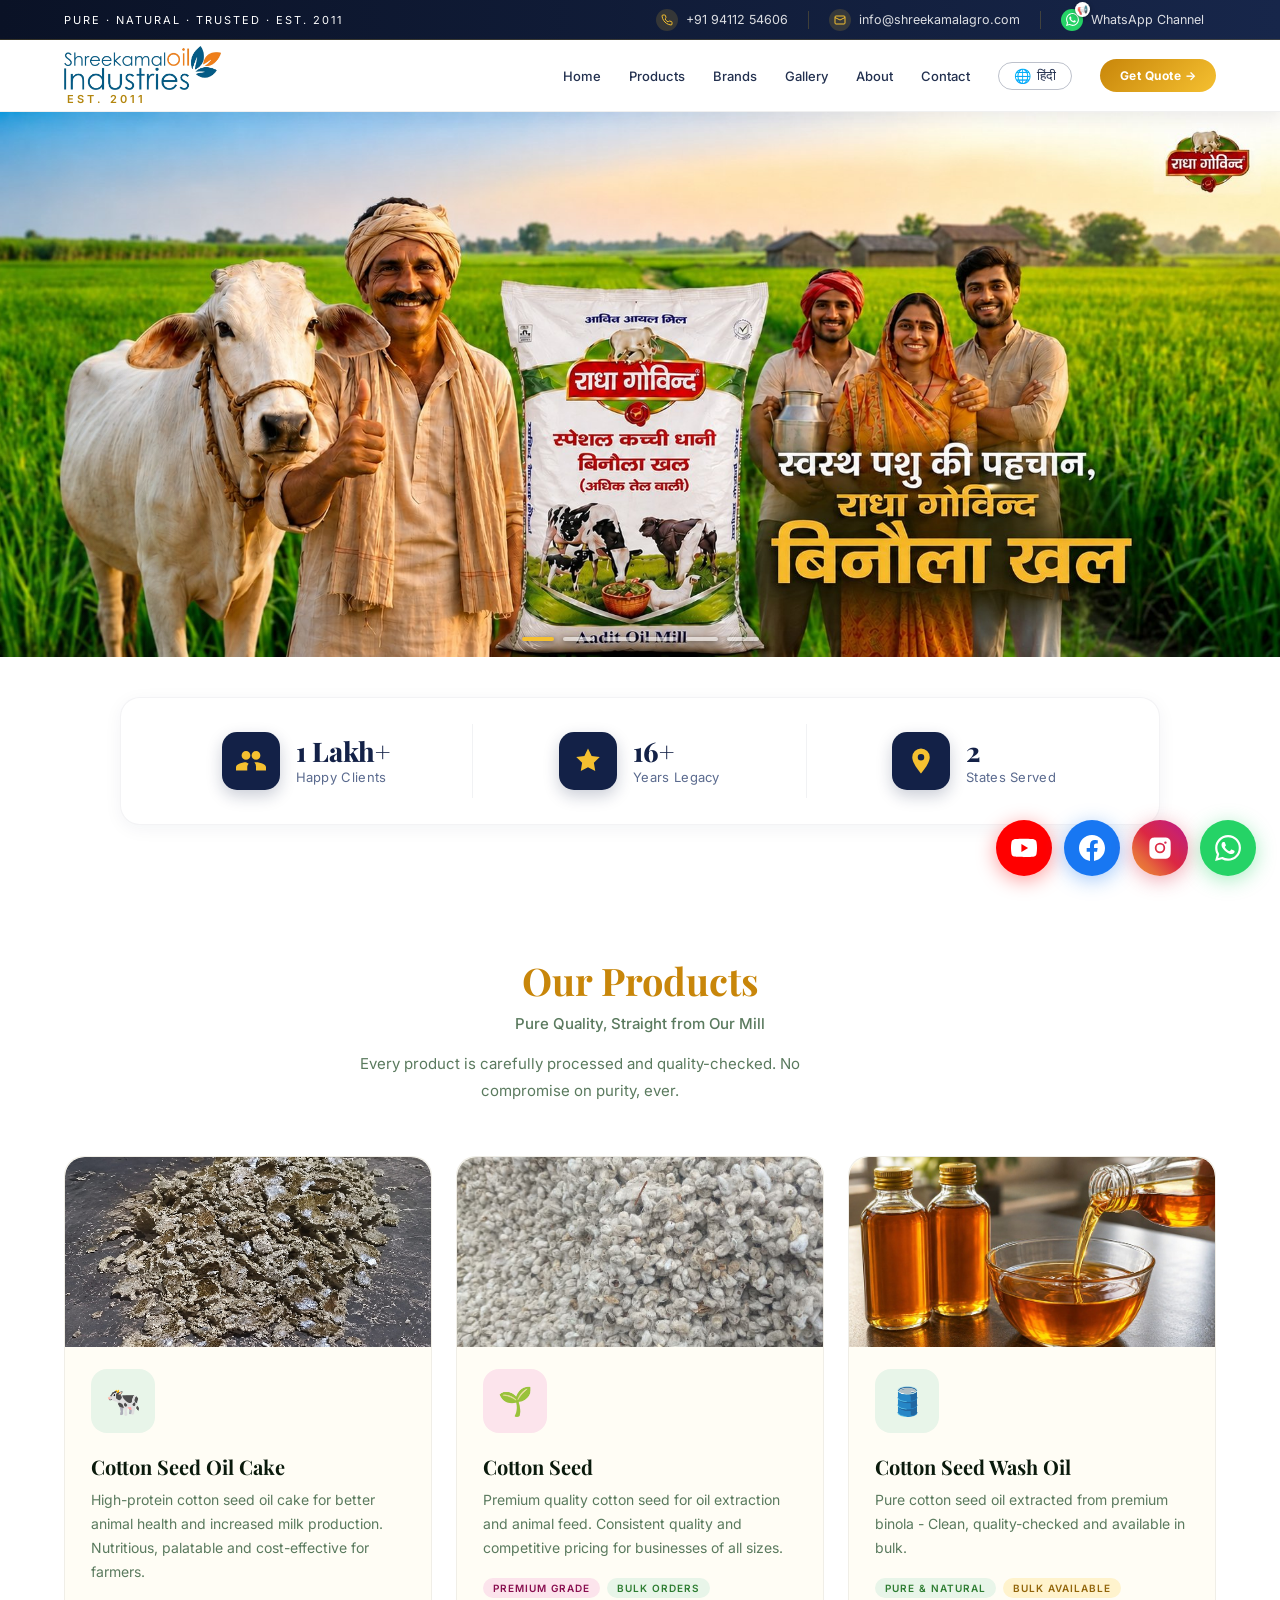
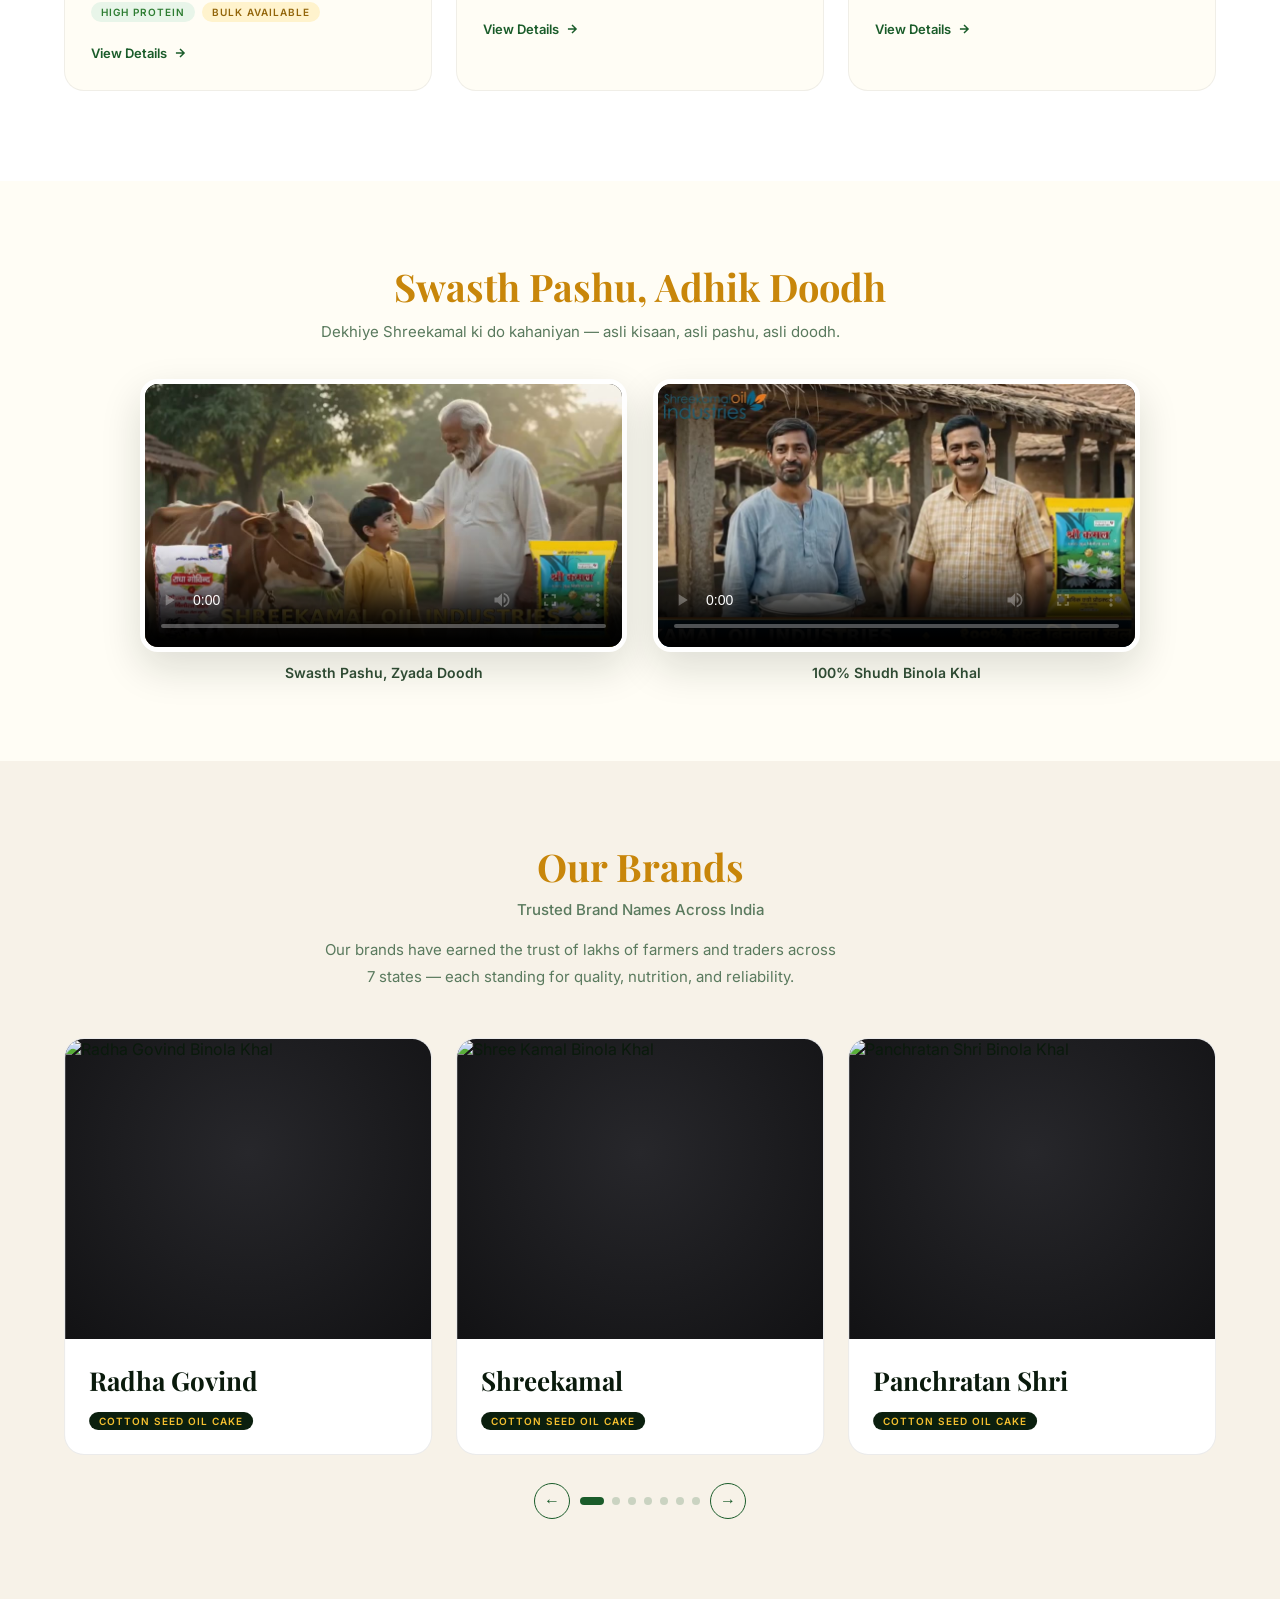
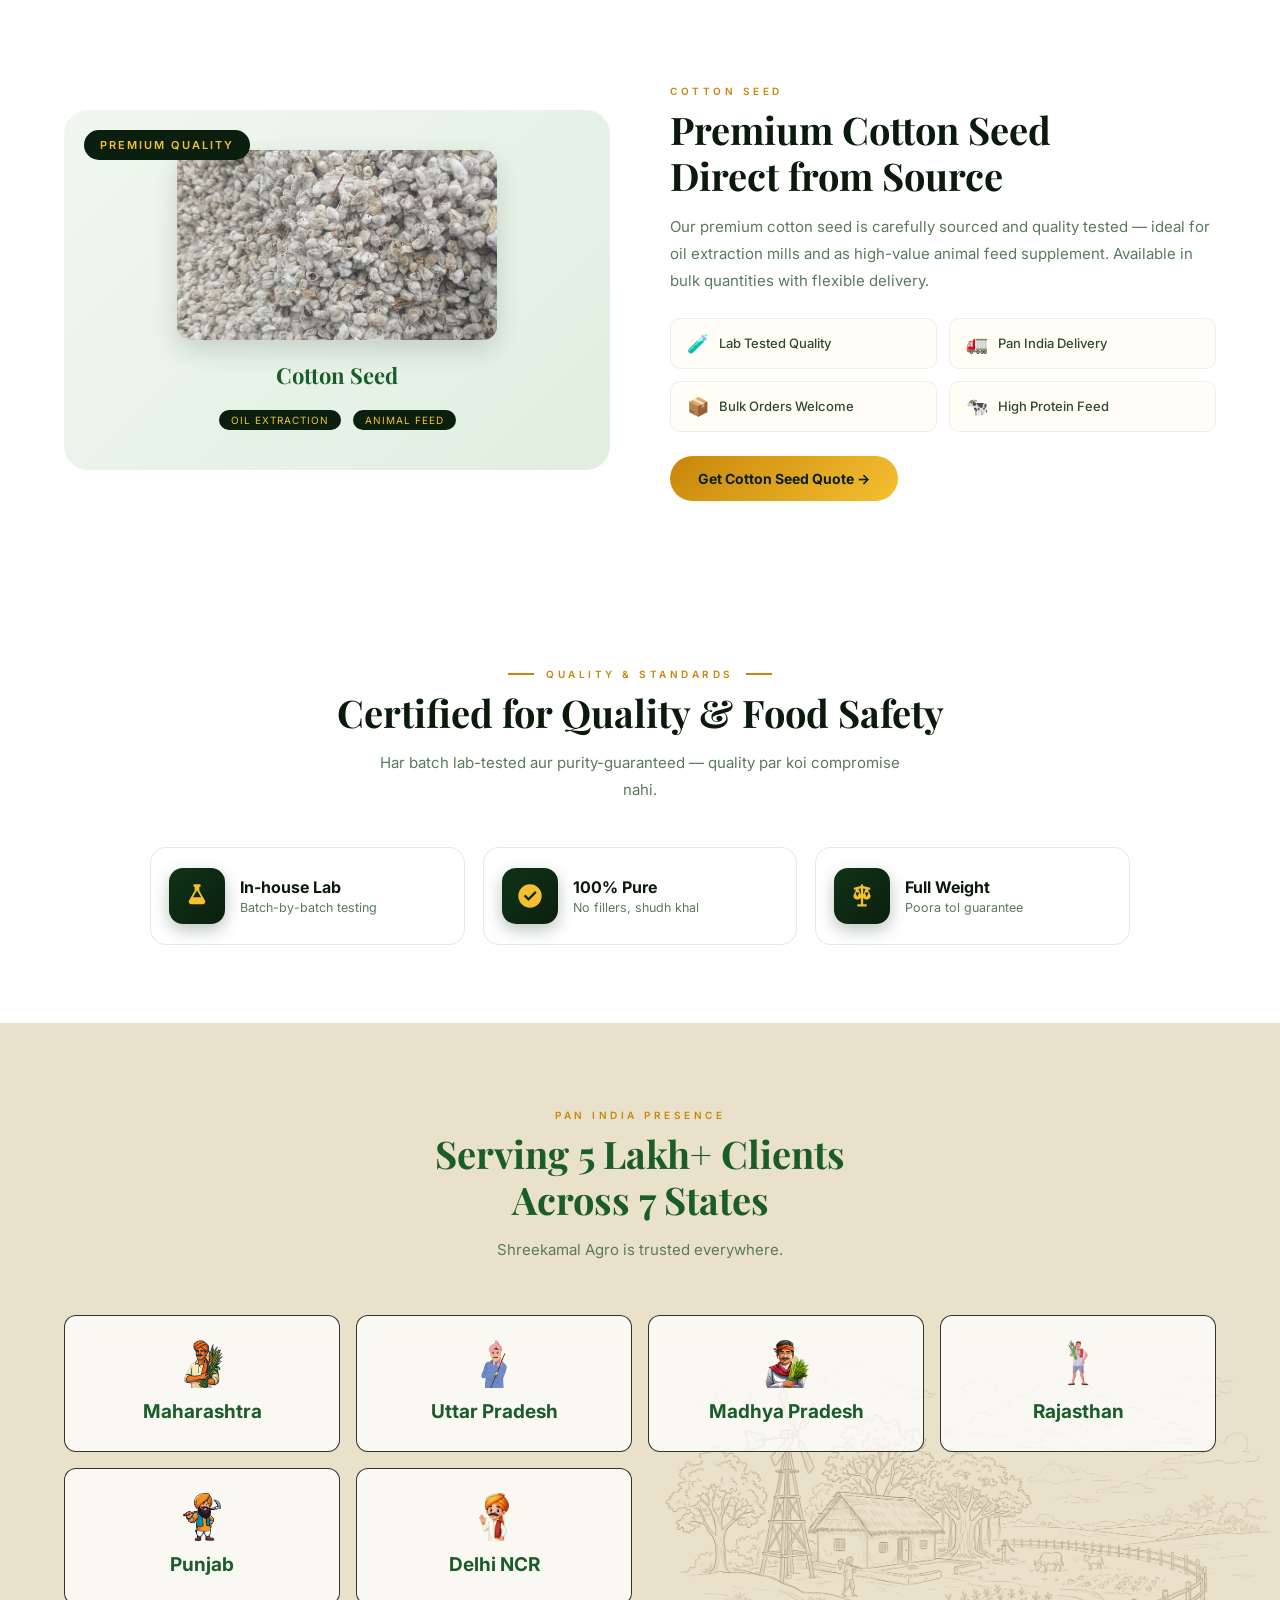
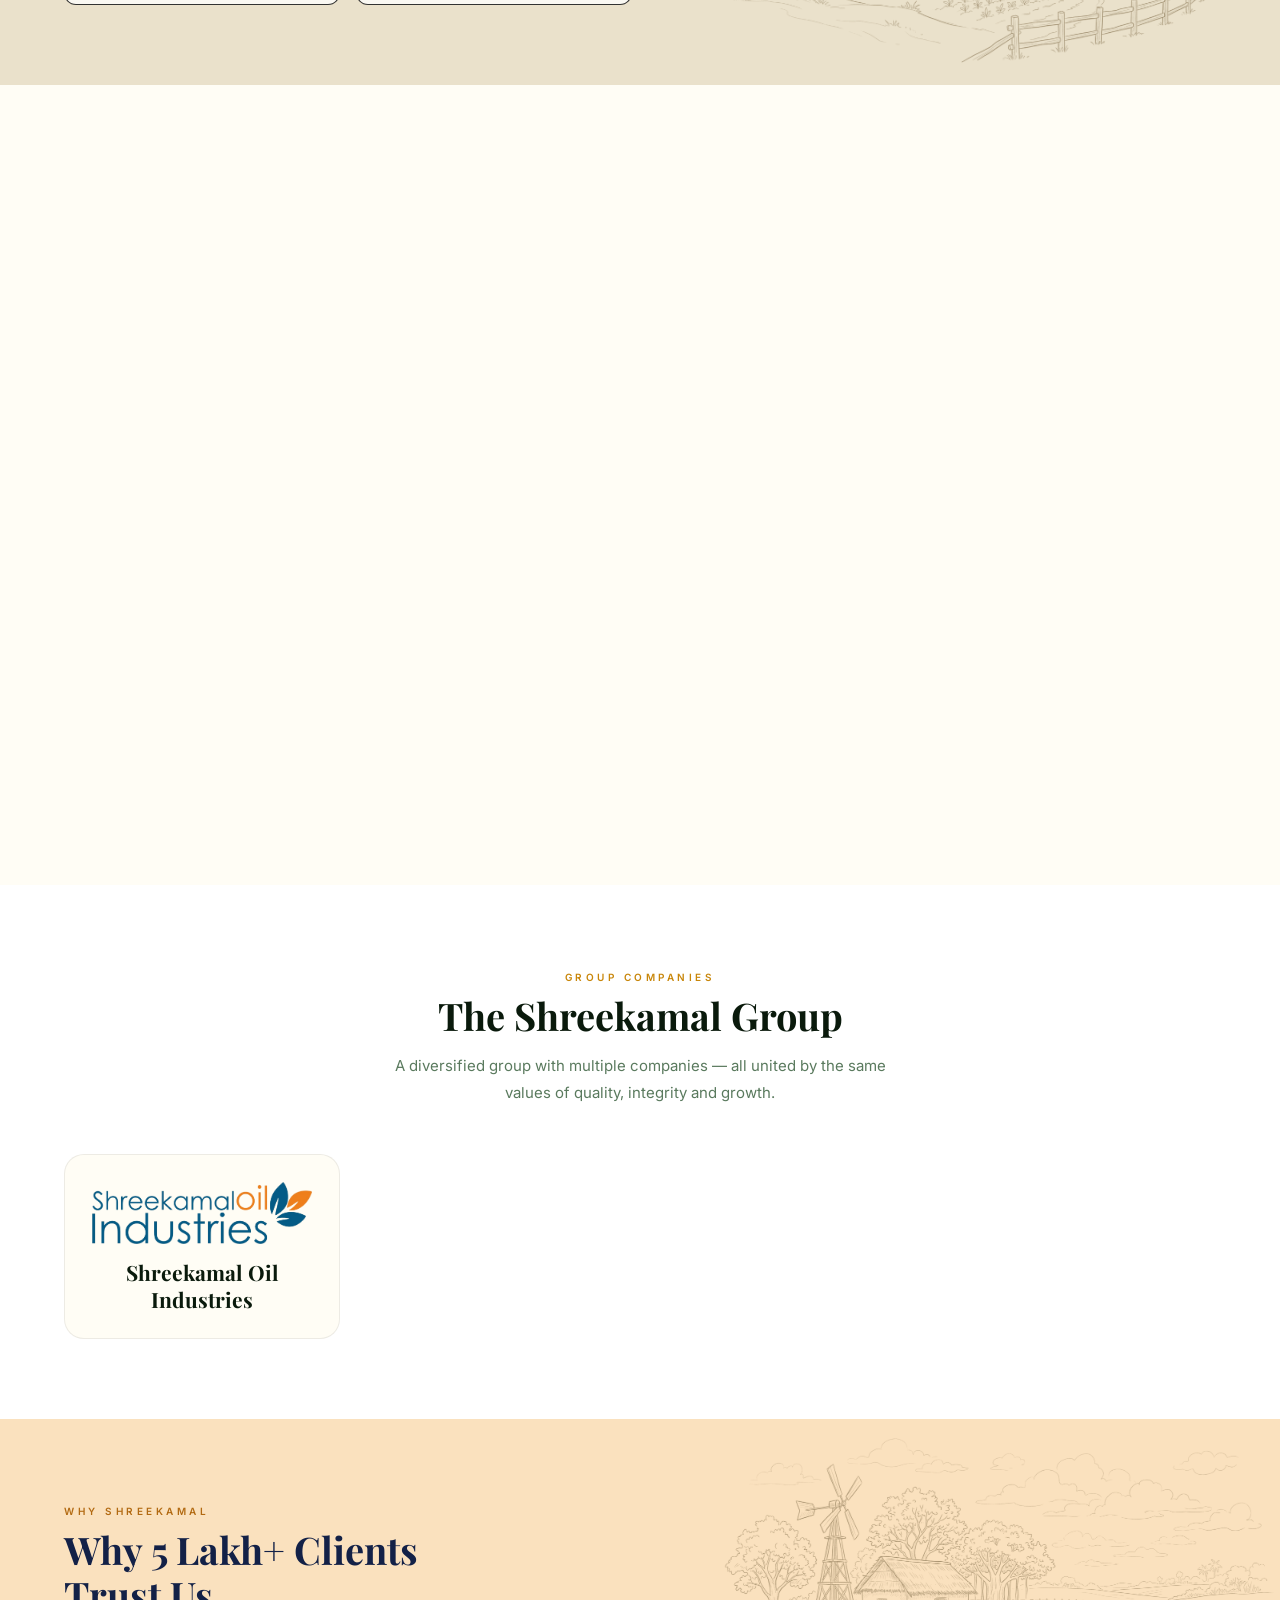
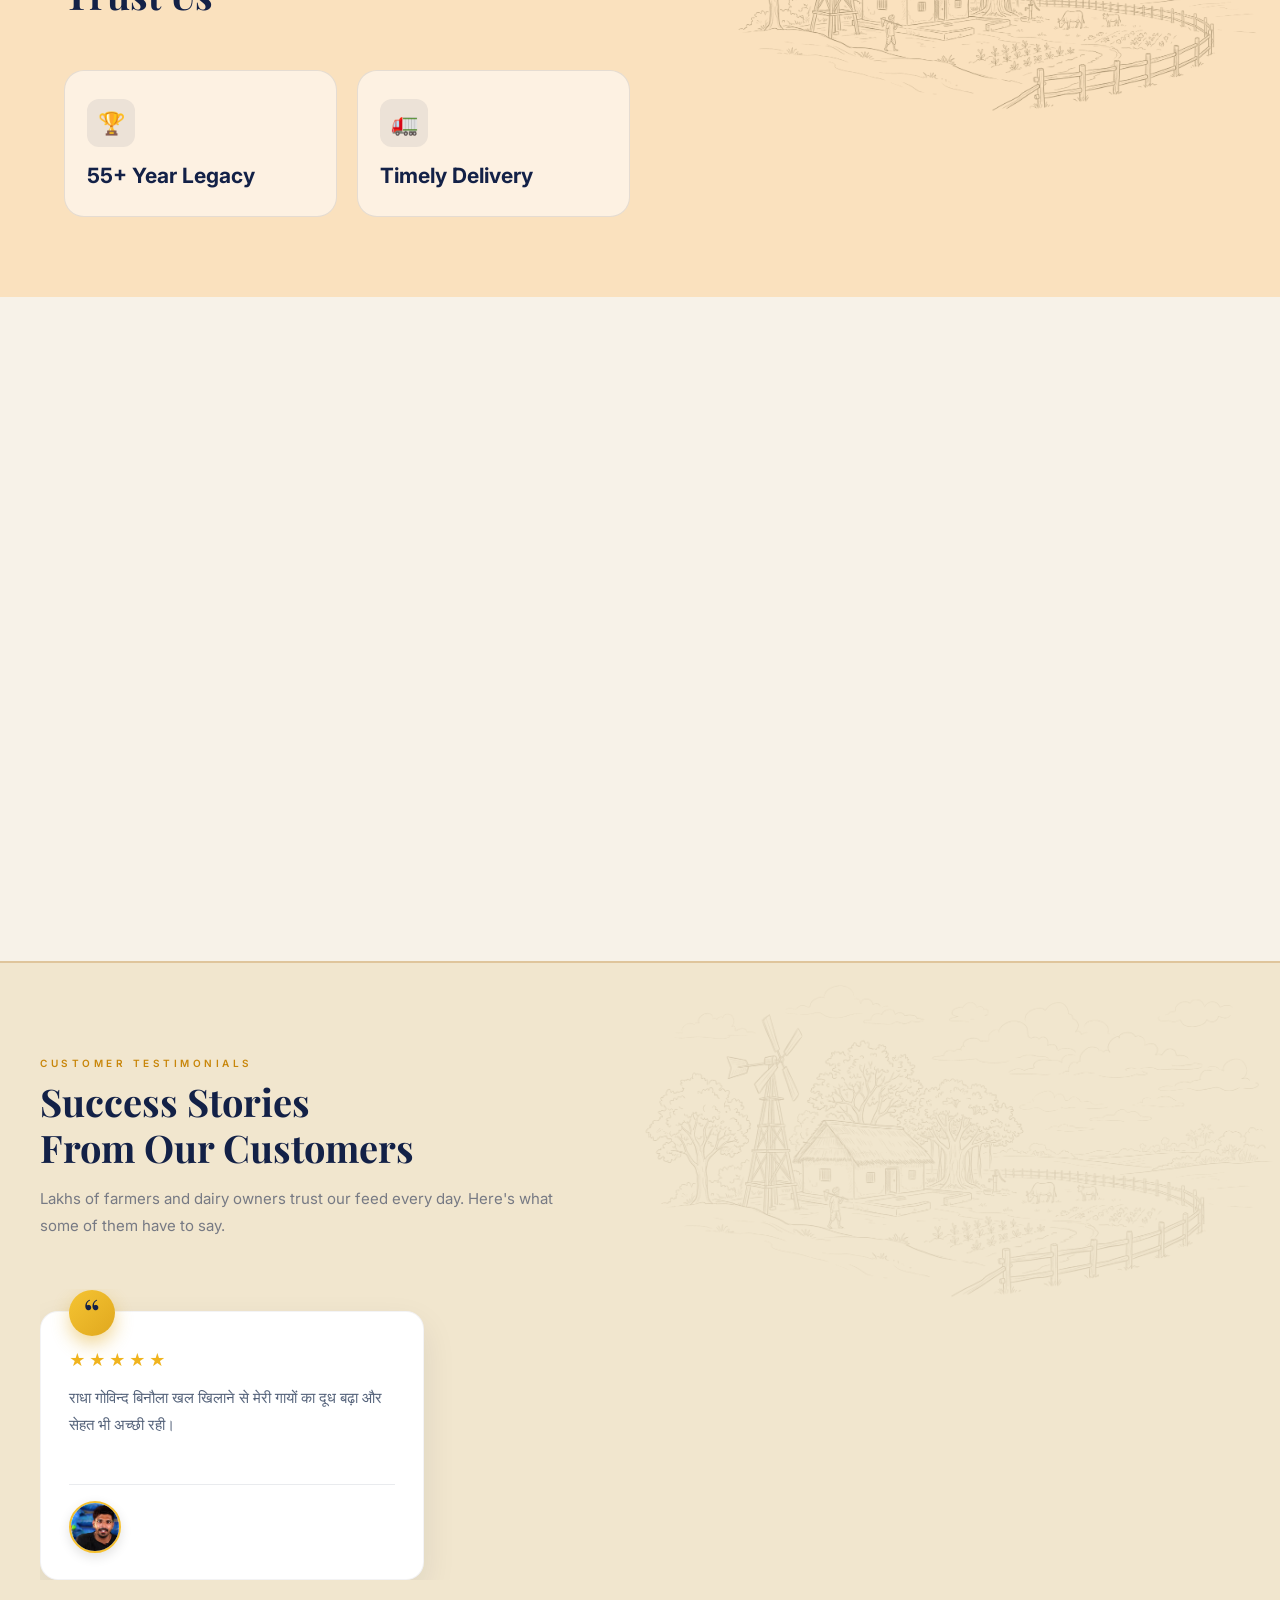
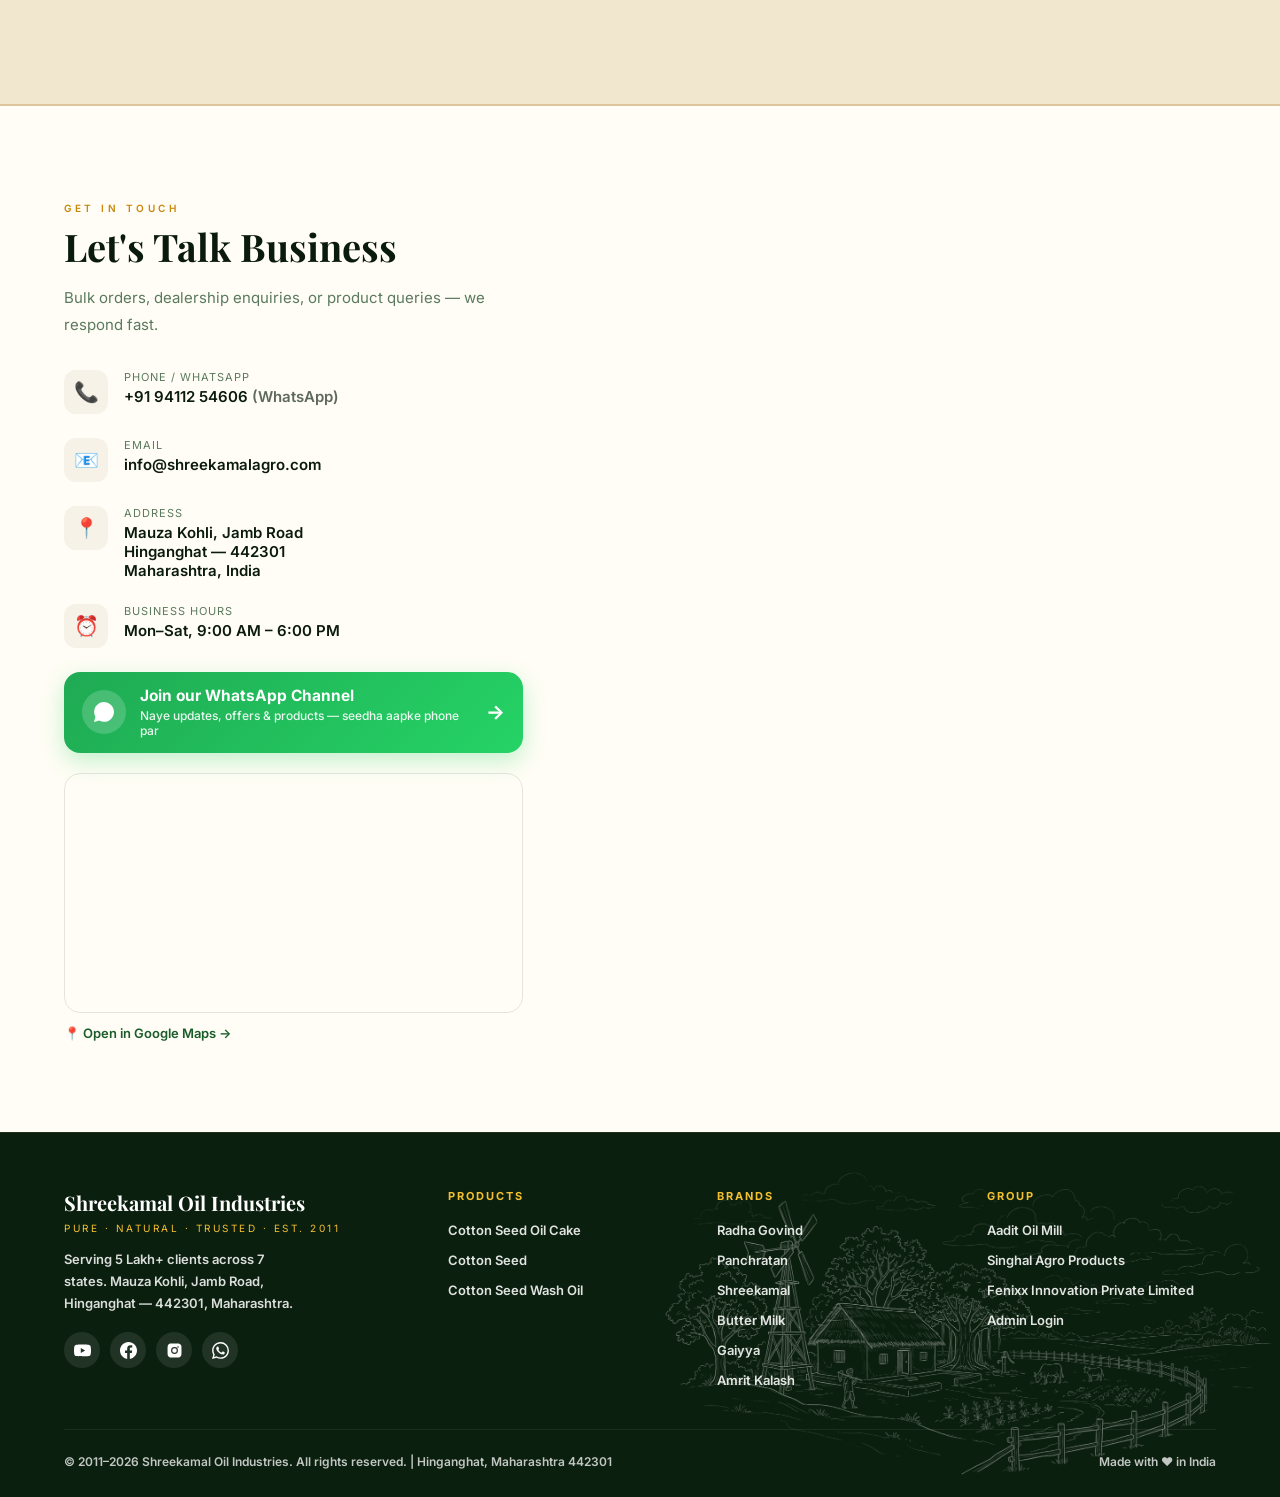
==== commit 20f1951b: "CHANNEL UPDATE NEW" ====
--- a/index.html
+++ b/index.html
@@ -340,8 +340,8 @@
       <span class="tb-label" data-etext>info@shreekamalagro.com</span>
     </a>
     <span class="tb-divider"></span>
-    <a href="https://whatsapp.com/channel/0029Vb8ijnz7tkjEzfmJOX0B" class="tb-wach" target="_blank" rel="noopener" title="Join our WhatsApp Channel">
-      <span class="tb-ico"><svg viewBox="0 0 24 24" fill="currentColor"><path d="M17.472 14.382c-.297-.149-1.758-.867-2.03-.967-.273-.099-.471-.148-.67.15-.197.297-.767.966-.94 1.164-.173.199-.347.223-.644.075-.297-.15-1.255-.463-2.39-1.475-.883-.788-1.48-1.761-1.653-2.059-.173-.297-.018-.458.13-.606.134-.133.298-.347.446-.52.149-.174.198-.298.298-.497.099-.198.05-.371-.025-.52-.075-.149-.669-1.612-.916-2.207-.242-.579-.487-.5-.669-.51-.173-.008-.371-.01-.57-.01-.198 0-.52.074-.792.372-.272.297-1.04 1.016-1.04 2.479 0 1.462 1.065 2.875 1.213 3.074.149.198 2.096 3.2 5.077 4.487.709.306 1.262.489 1.694.625.712.227 1.36.195 1.871.118.571-.085 1.758-.719 2.006-1.413.248-.694.248-1.289.173-1.413-.074-.124-.272-.198-.57-.347m-5.421 7.403h-.004a9.87 9.87 0 0 1-5.031-1.378l-.361-.214-3.741.982.998-3.648-.235-.374a9.86 9.86 0 0 1-1.51-5.26c.001-5.45 4.436-9.884 9.888-9.884 2.64 0 5.122 1.03 6.988 2.898a9.825 9.825 0 0 1 2.893 6.994c-.003 5.45-4.437 9.884-9.885 9.884m8.413-18.297A11.815 11.815 0 0 0 12.05 0C5.495 0 .16 5.335.157 11.892c0 2.096.547 4.142 1.588 5.945L.057 24l6.305-1.654a11.882 11.882 0 0 0 5.683 1.448h.005c6.554 0 11.89-5.335 11.893-11.893a11.821 11.821 0 0 0-3.48-8.413Z"/></svg></span>
+    <a href="https://whatsapp.com/channel/0029Vb8ijnz7tkjEzfmJOX0B" class="tb-wach" target="_blank" rel="noopener" aria-label="Join our WhatsApp Channel" data-tip="Join our WhatsApp Channel">
+      <span class="tb-ico"><svg viewBox="0 0 24 24" fill="currentColor"><path d="M17.472 14.382c-.297-.149-1.758-.867-2.03-.967-.273-.099-.471-.148-.67.15-.197.297-.767.966-.94 1.164-.173.199-.347.223-.644.075-.297-.15-1.255-.463-2.39-1.475-.883-.788-1.48-1.761-1.653-2.059-.173-.297-.018-.458.13-.606.134-.133.298-.347.446-.52.149-.174.198-.298.298-.497.099-.198.05-.371-.025-.52-.075-.149-.669-1.612-.916-2.207-.242-.579-.487-.5-.669-.51-.173-.008-.371-.01-.57-.01-.198 0-.52.074-.792.372-.272.297-1.04 1.016-1.04 2.479 0 1.462 1.065 2.875 1.213 3.074.149.198 2.096 3.2 5.077 4.487.709.306 1.262.489 1.694.625.712.227 1.36.195 1.871.118.571-.085 1.758-.719 2.006-1.413.248-.694.248-1.289.173-1.413-.074-.124-.272-.198-.57-.347m-5.421 7.403h-.004a9.87 9.87 0 0 1-5.031-1.378l-.361-.214-3.741.982.998-3.648-.235-.374a9.86 9.86 0 0 1-1.51-5.26c.001-5.45 4.436-9.884 9.888-9.884 2.64 0 5.122 1.03 6.988 2.898a9.825 9.825 0 0 1 2.893 6.994c-.003 5.45-4.437 9.884-9.885 9.884m8.413-18.297A11.815 11.815 0 0 0 12.05 0C5.495 0 .16 5.335.157 11.892c0 2.096.547 4.142 1.588 5.945L.057 24l6.305-1.654a11.882 11.882 0 0 0 5.683 1.448h.005c6.554 0 11.89-5.335 11.893-11.893a11.821 11.821 0 0 0-3.48-8.413Z"/></svg><span class="tb-wbadge">📢</span></span>
       <span class="tb-label">WhatsApp Channel</span>
     </a>
   </div>
--- a/style.css
+++ b/style.css
@@ -256,10 +256,18 @@
 .yt-float:hover{transform:scale(1.1);}
 @keyframes waBounce{0%,100%{transform:scale(1)}50%{transform:scale(1.06)}}
 
-/* Topbar WhatsApp Channel — green icon so it stands apart from phone/email */
-.tb-wach .tb-ico{background:#25d366;}
+/* Topbar WhatsApp Channel — green icon, 📢 badge, pulse+bob, hover tooltip */
+.tb-wach{position:relative;}
+.tb-wach .tb-ico{background:#25d366;position:relative;overflow:visible;animation:tbwPulse 2.2s ease-in-out infinite;}
 .tb-wach .tb-ico svg{color:#fff;width:13px;height:13px;}
-.tb-wach:hover .tb-ico{background:#1faa53;}
+.tb-wach:hover .tb-ico{background:#1faa53;animation-play-state:paused;}
+.tb-wbadge{position:absolute;top:-7px;right:-7px;width:15px;height:15px;border-radius:50%;background:#fff;display:flex;align-items:center;justify-content:center;font-size:9px;line-height:1;box-shadow:0 1px 4px rgba(0,0,0,.35);}
+@keyframes tbwPulse{0%,100%{box-shadow:0 0 0 0 rgba(37,211,102,.55);transform:translateY(0);}50%{box-shadow:0 0 0 6px rgba(37,211,102,0);transform:translateY(-2px);}}
+.tb-wach::after{content:attr(data-tip);position:absolute;top:calc(100% + 9px);right:0;background:#0a1226;color:#fff;font-size:11.5px;font-weight:600;padding:7px 12px;border-radius:9px;white-space:nowrap;
+  opacity:0;transform:translateY(-4px);pointer-events:none;transition:opacity .2s,transform .2s;box-shadow:0 8px 22px rgba(0,0,0,.35);border:1px solid rgba(37,211,102,.5);z-index:5;}
+.tb-wach::before{content:"";position:absolute;top:calc(100% + 3px);right:16px;border:6px solid transparent;border-bottom-color:#0a1226;opacity:0;transition:opacity .2s;pointer-events:none;z-index:5;}
+.tb-wach:hover::after{opacity:1;transform:translateY(0);}
+.tb-wach:hover::before{opacity:1;}
 
 /* WhatsApp Channel CTA (contact section) */
 .wa-channel-cta{display:flex;align-items:center;gap:14px;margin:22px 0 4px;padding:14px 18px;border-radius:16px;text-decoration:none;
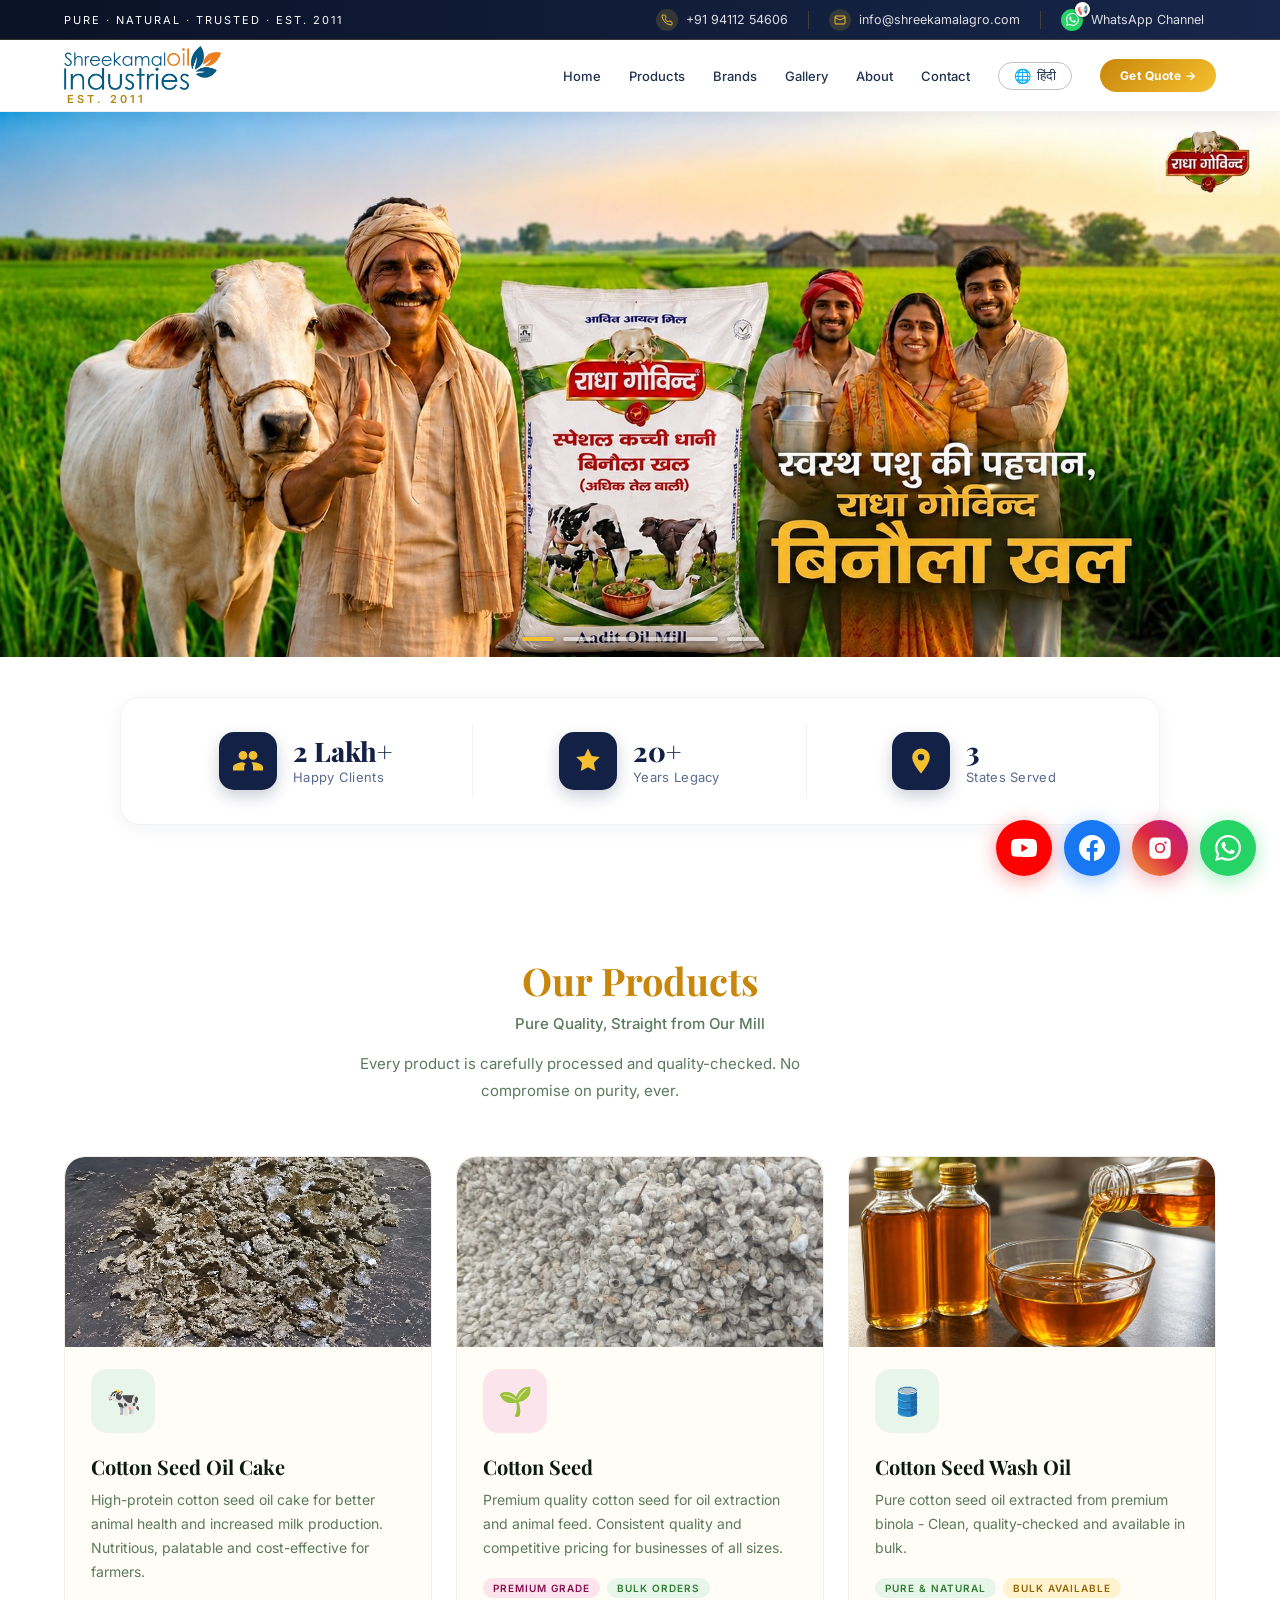
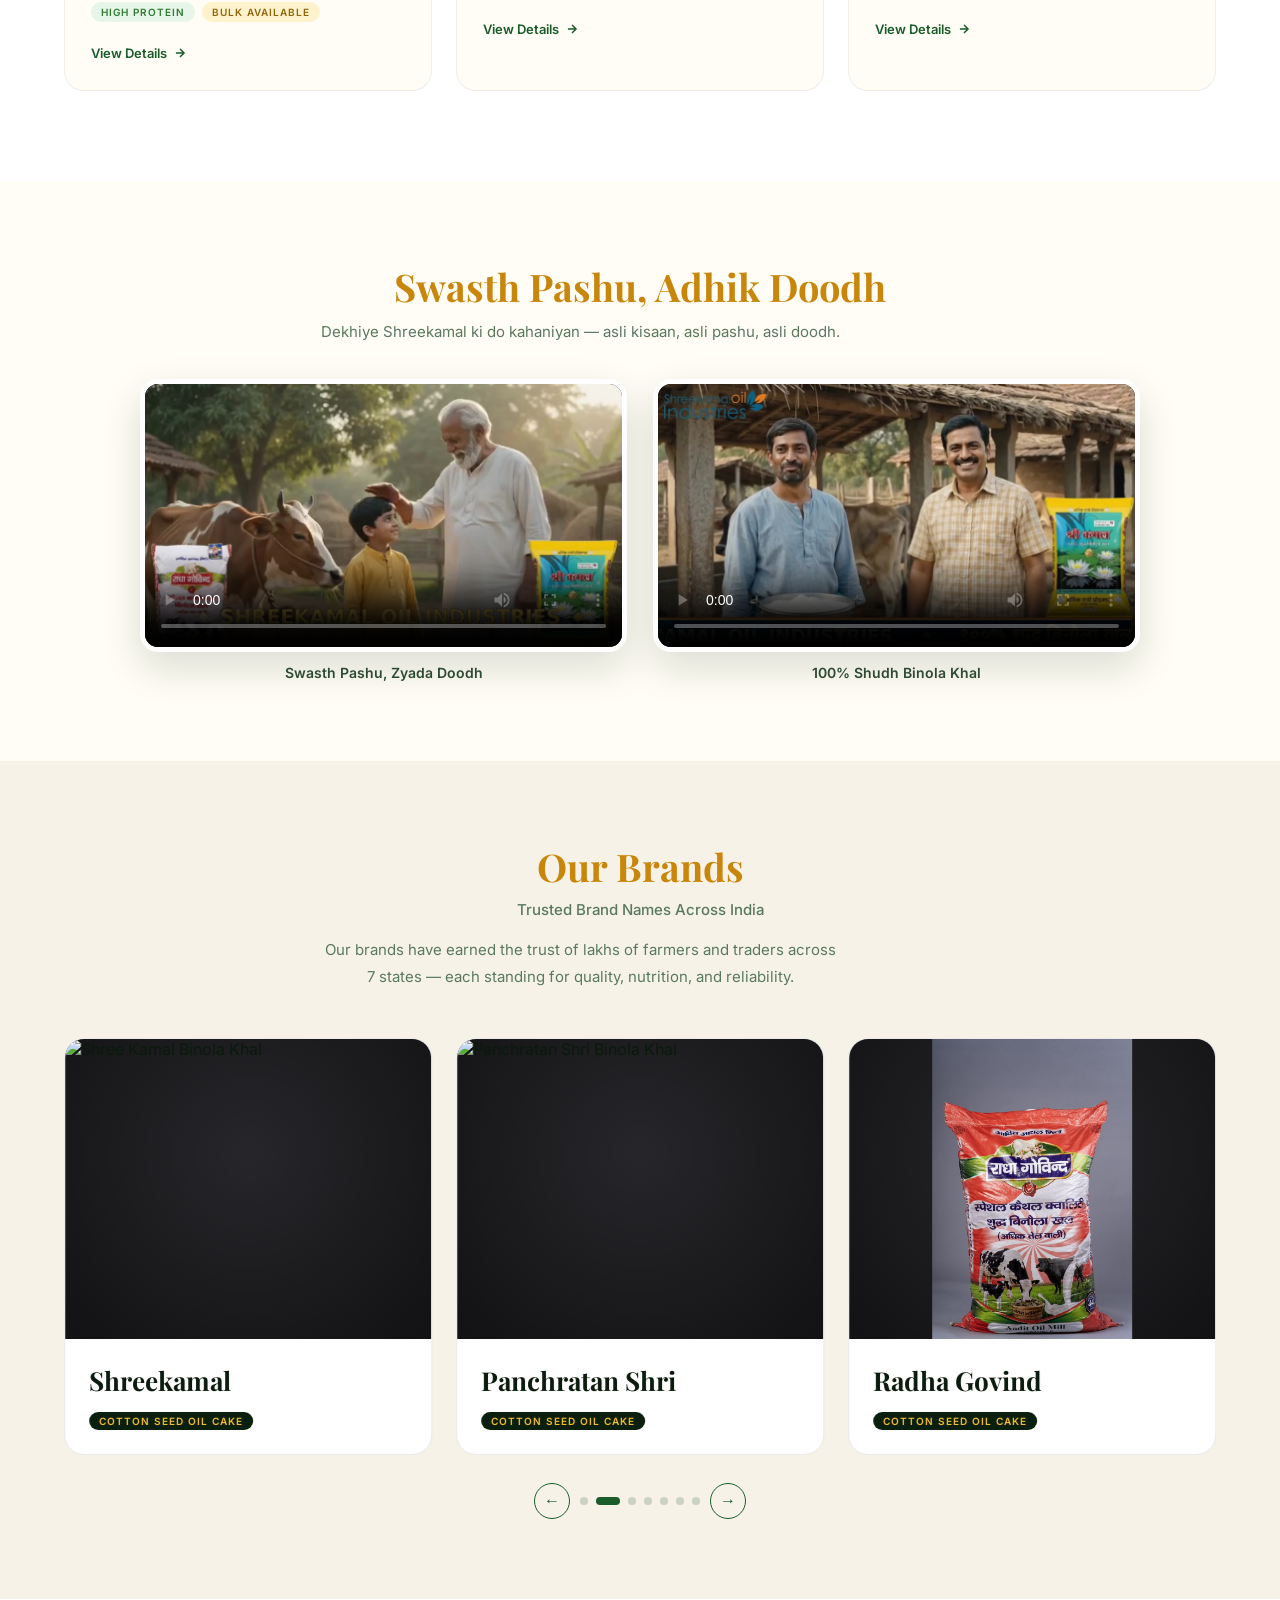
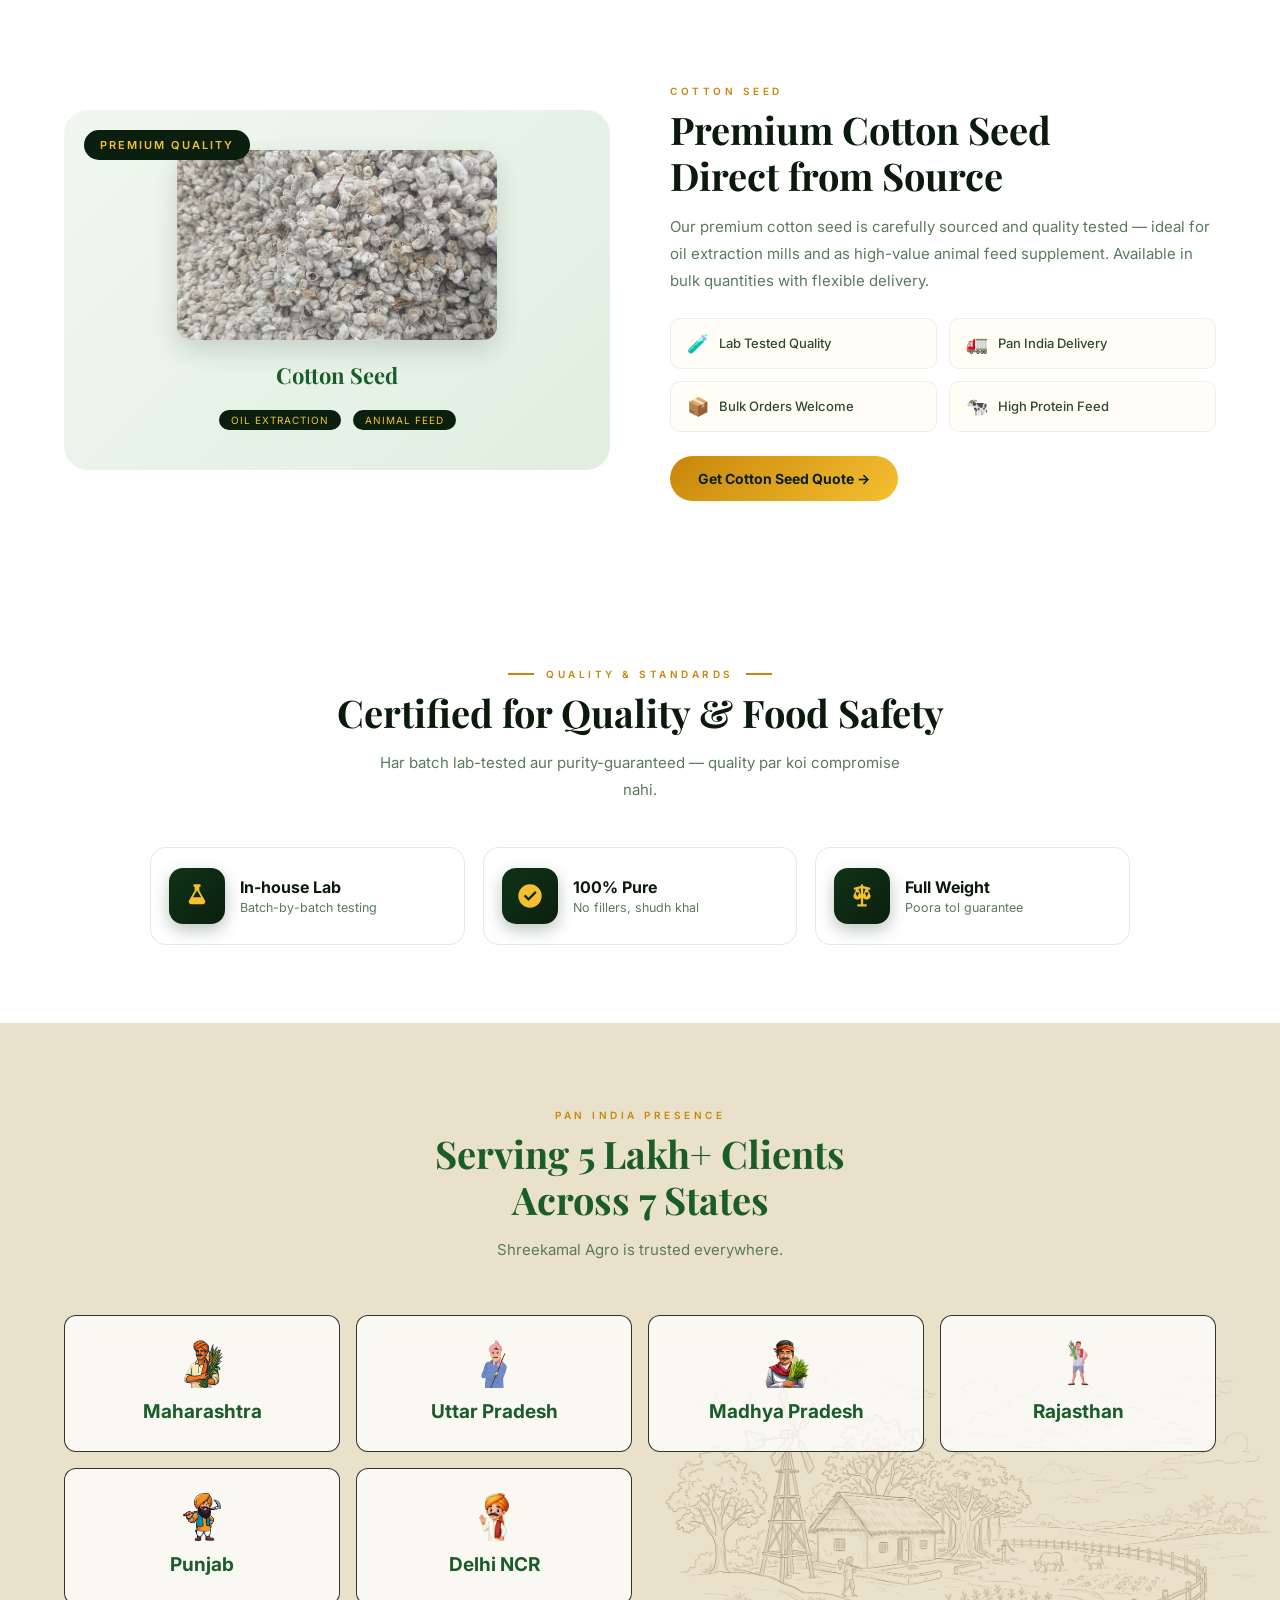
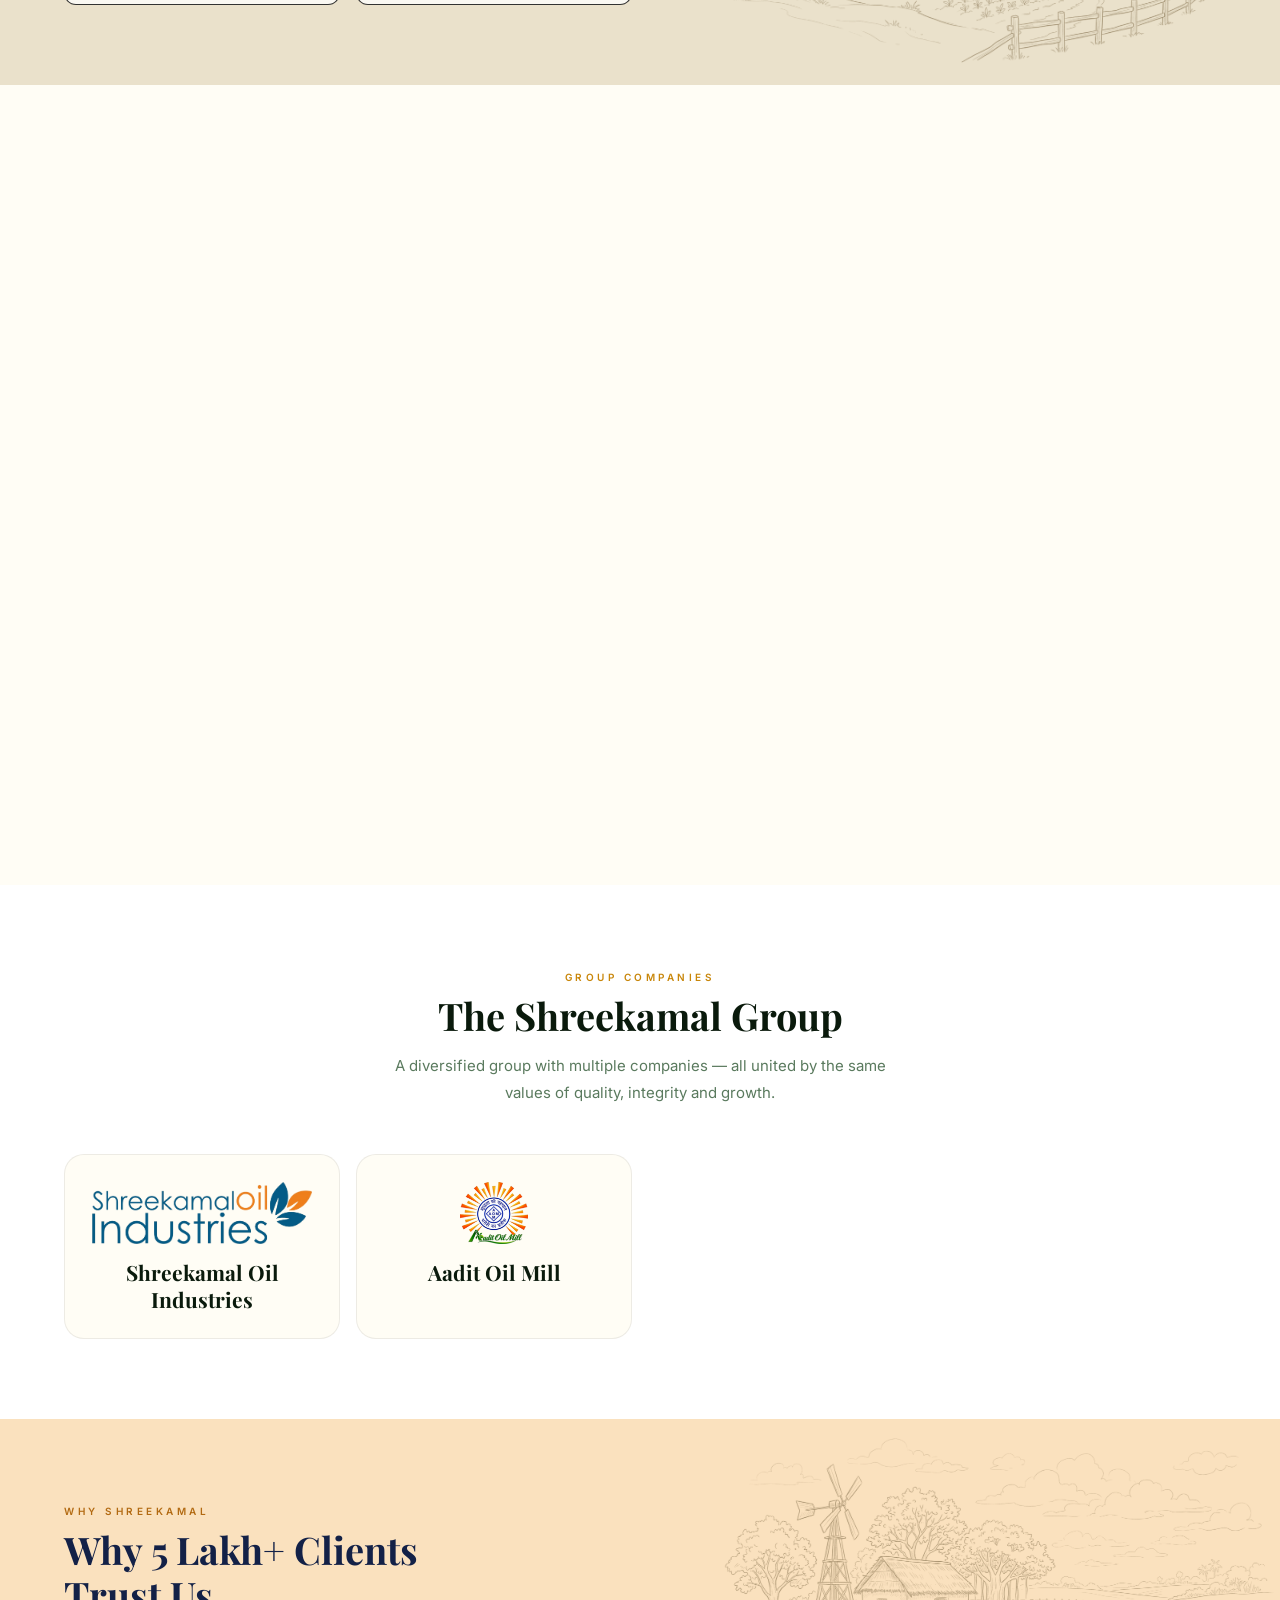
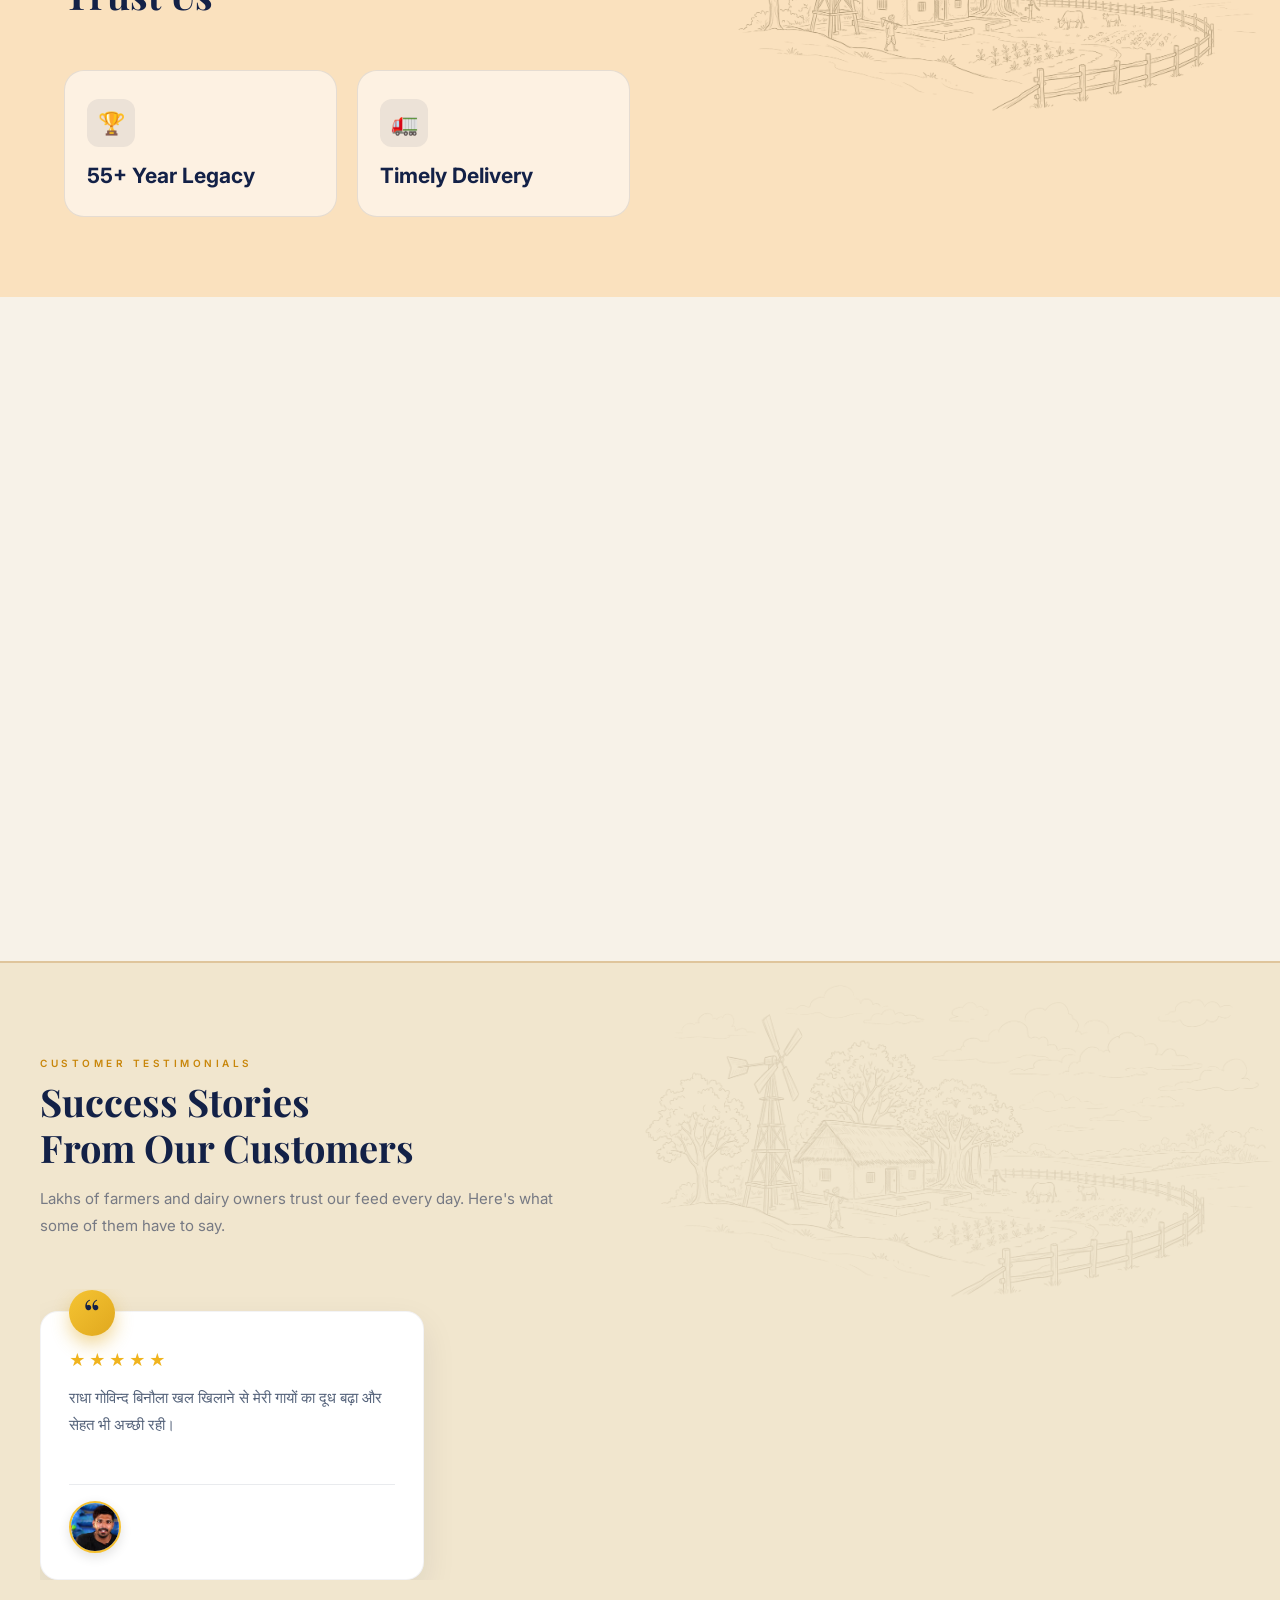
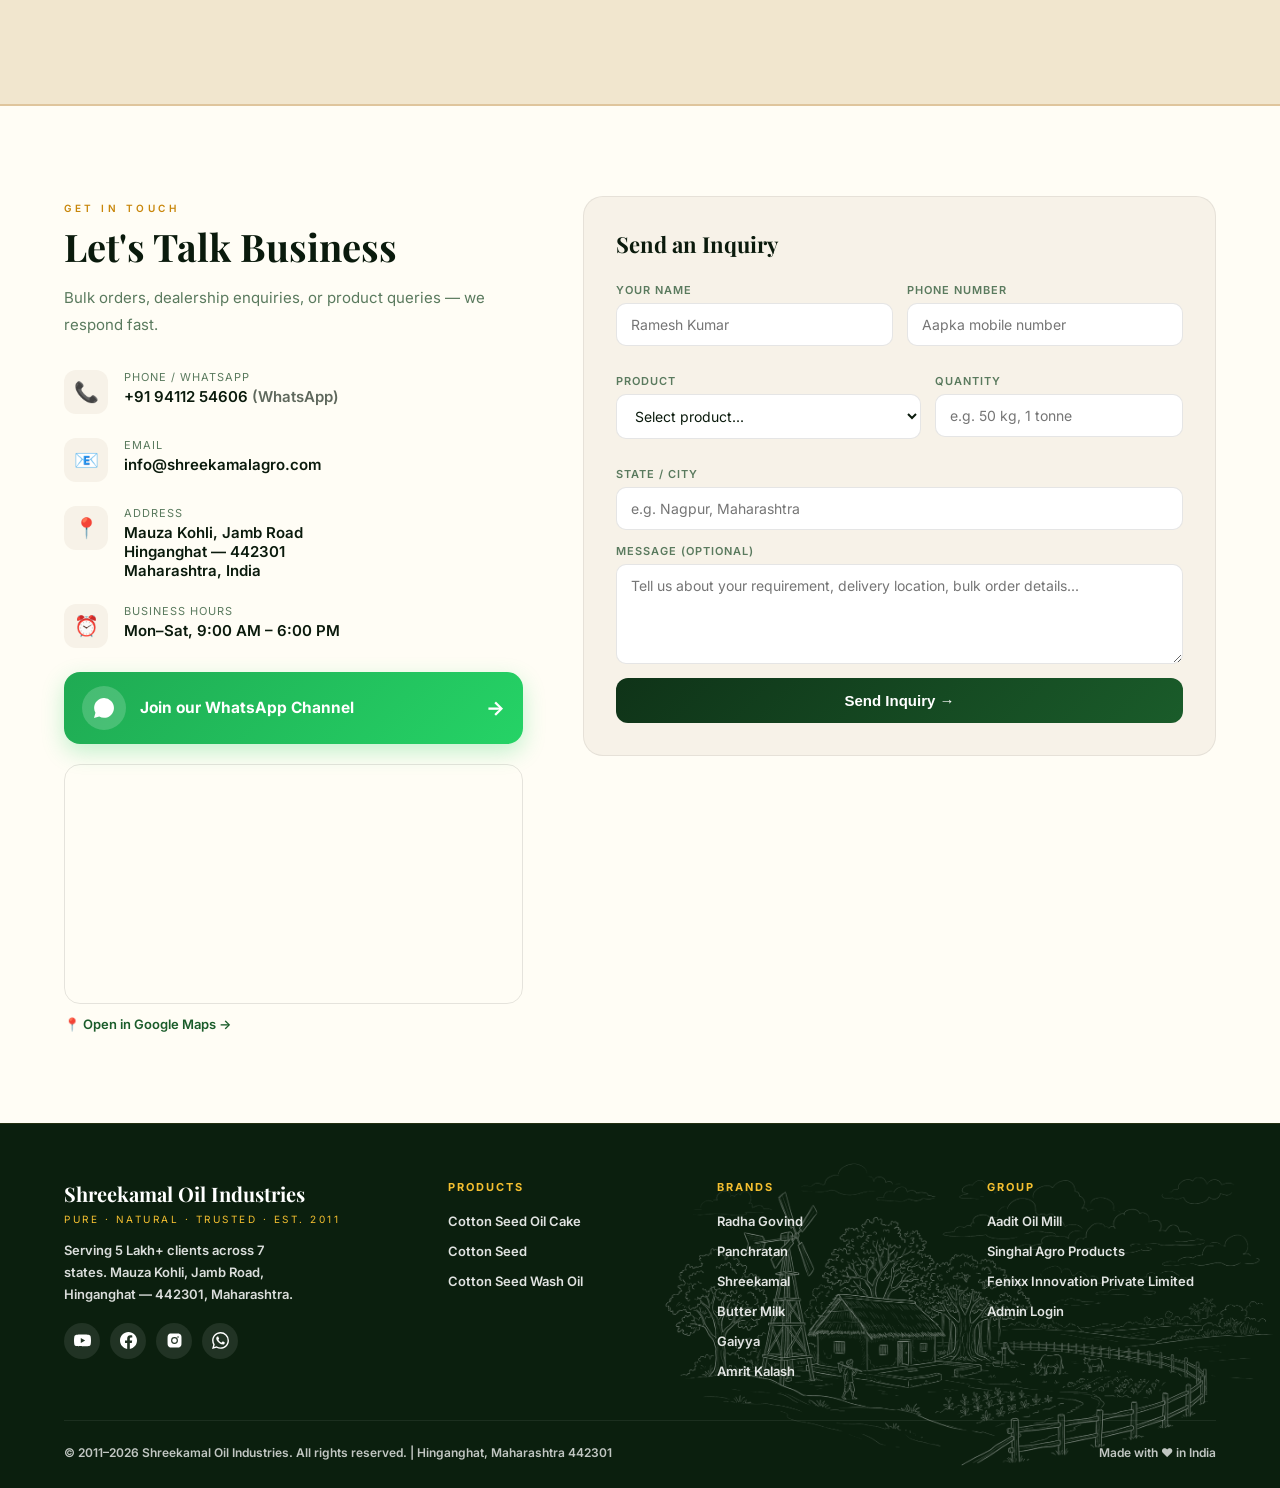
==== commit 74b20c2f: "CHANNEL NEW UPDATE" ====
--- a/index.html
+++ b/index.html
@@ -887,7 +887,7 @@
         <!-- WHATSAPP CHANNEL CTA -->
         <a href="https://whatsapp.com/channel/0029Vb8ijnz7tkjEzfmJOX0B" target="_blank" rel="noopener" class="wa-channel-cta">
           <span class="wac-ic"><svg viewBox="0 0 24 24" fill="#fff" width="24" height="24"><path d="M12.04 2C6.58 2 2.13 6.45 2.13 11.91c0 1.75.46 3.45 1.32 4.95L2 22l5.25-1.38a9.9 9.9 0 0 0 4.79 1.22h.01c5.46 0 9.91-4.45 9.91-9.91 0-2.65-1.03-5.14-2.9-7.01A9.82 9.82 0 0 0 12.04 2zm4.52 12.28c-.25-.12-1.47-.72-1.69-.81-.23-.08-.39-.12-.56.13-.17.25-.64.81-.79.97-.14.17-.29.19-.54.06-.25-.12-1.05-.39-1.99-1.23-.74-.66-1.23-1.47-1.38-1.72-.14-.25-.02-.38.11-.51.11-.11.25-.29.37-.43.13-.14.17-.25.25-.41.08-.17.04-.31-.02-.43-.06-.12-.56-1.35-.77-1.85-.2-.48-.41-.42-.56-.42-.14-.01-.31-.01-.48-.01a.92.92 0 0 0-.67.31c-.23.25-.88.86-.88 2.1 0 1.24.9 2.43 1.03 2.6.12.17 1.77 2.71 4.3 3.8.6.26 1.07.41 1.43.53.6.19 1.15.16 1.58.1.48-.07 1.47-.6 1.68-1.18.21-.58.21-1.07.14-1.18-.06-.11-.22-.17-.47-.29z"/></svg></span>
-          <span class="wac-txt"><b>Join our WhatsApp Channel</b><small>Naye updates, offers &amp; products — seedha aapke phone par</small></span>
+          <span class="wac-txt"><b>Join our WhatsApp Channel</b></span>
           <span class="wac-arrow">→</span>
         </a>
 
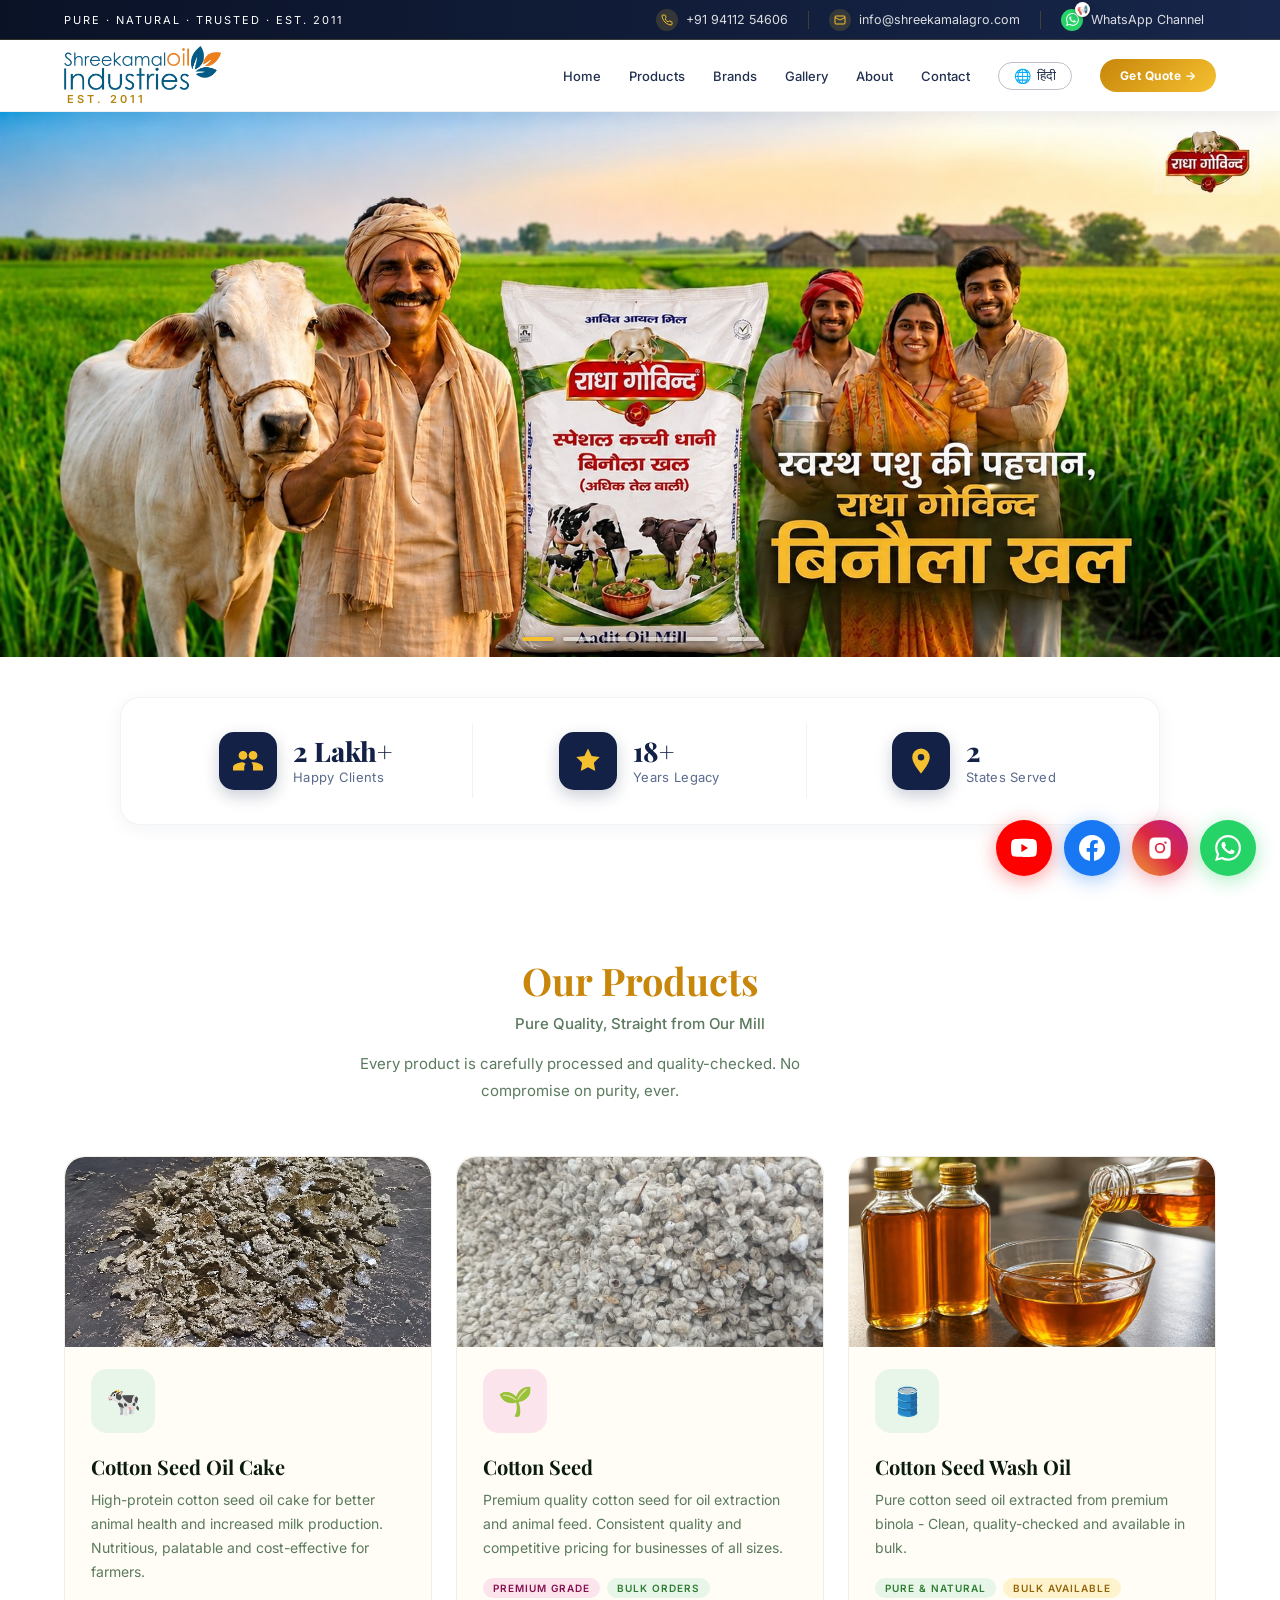
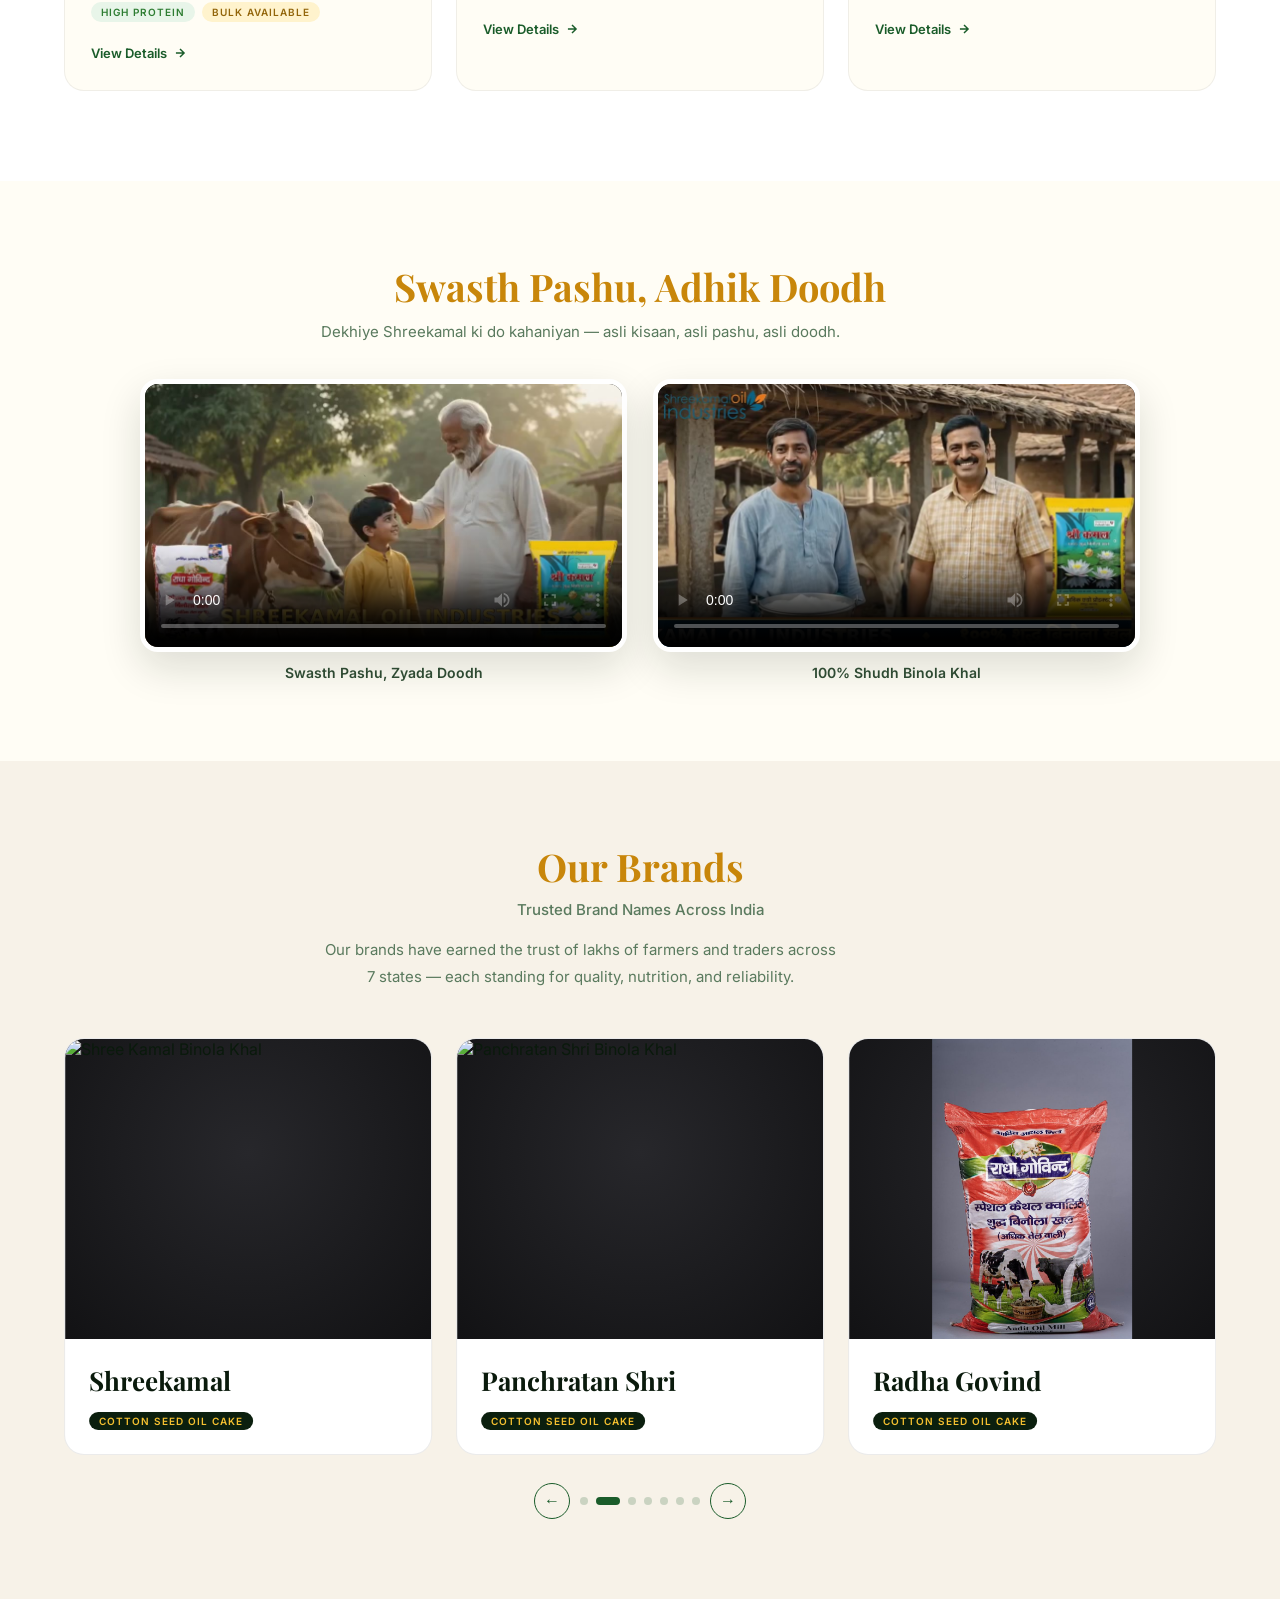
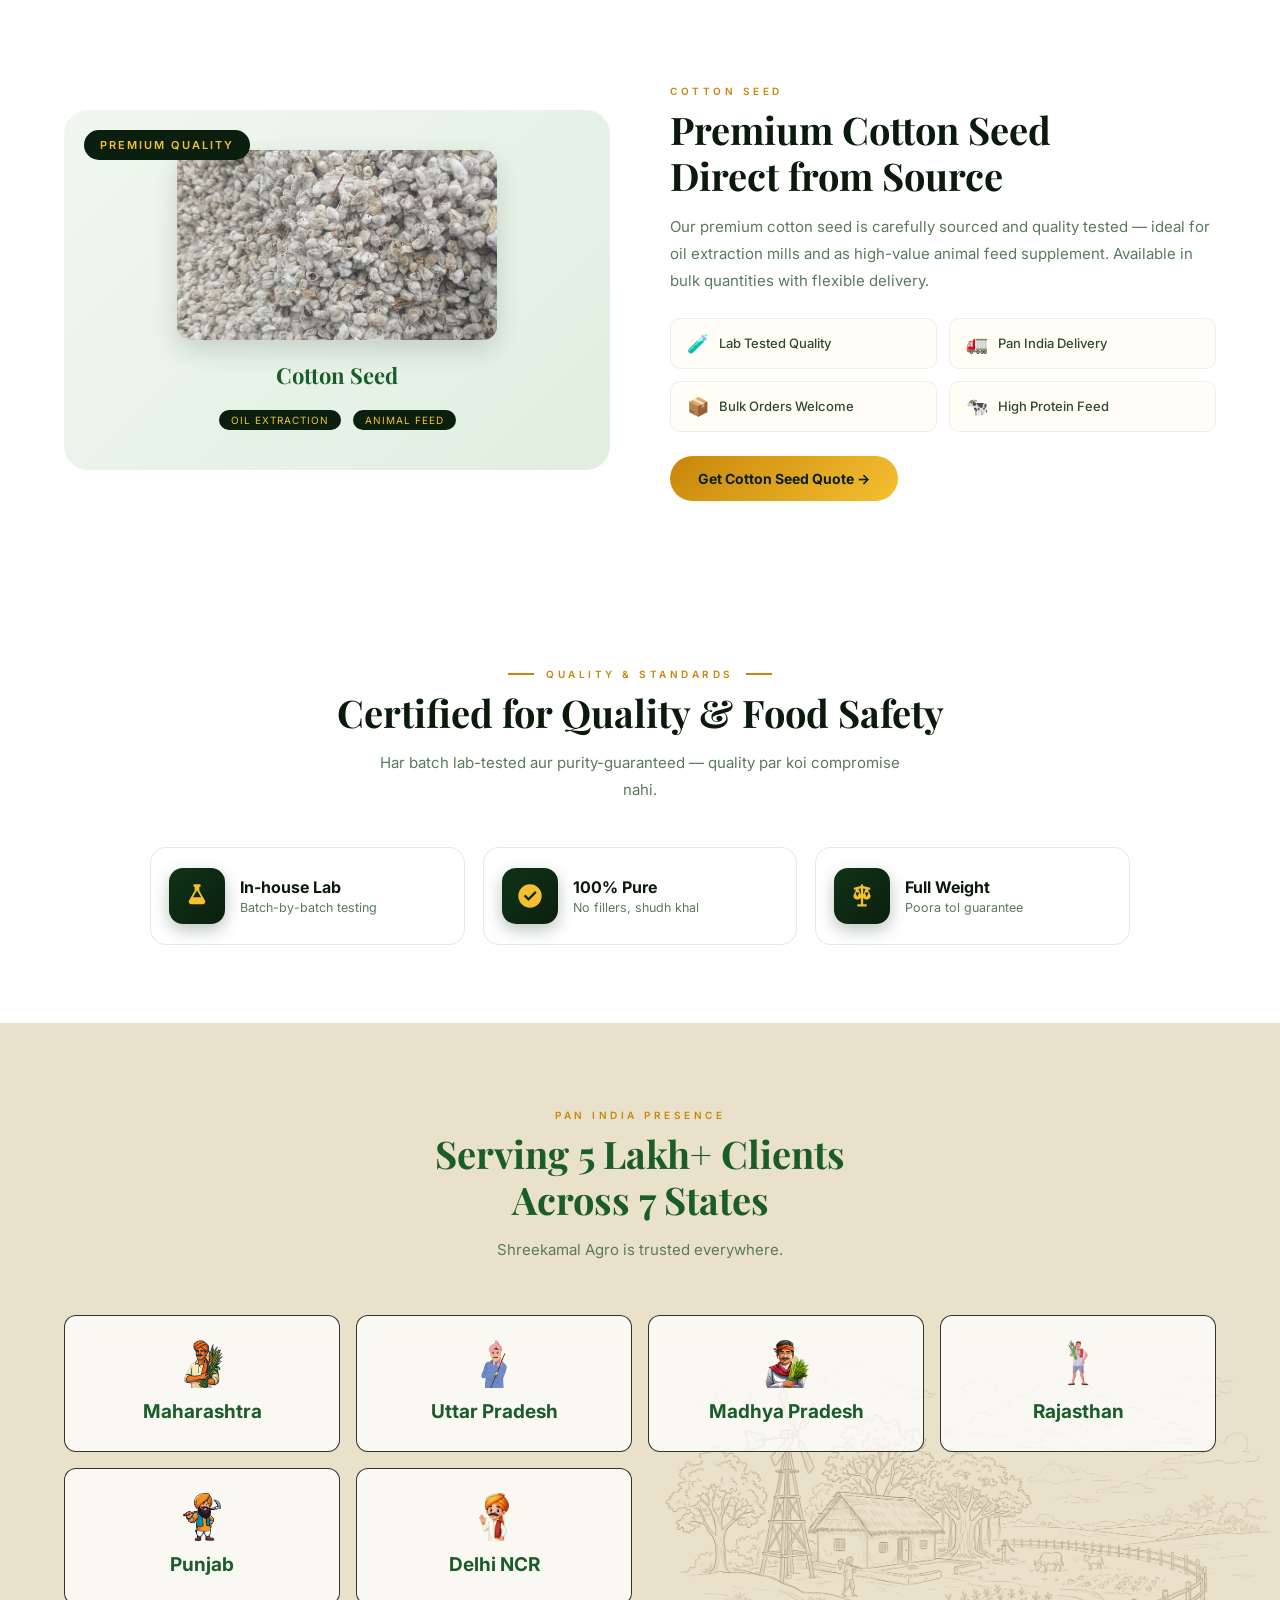
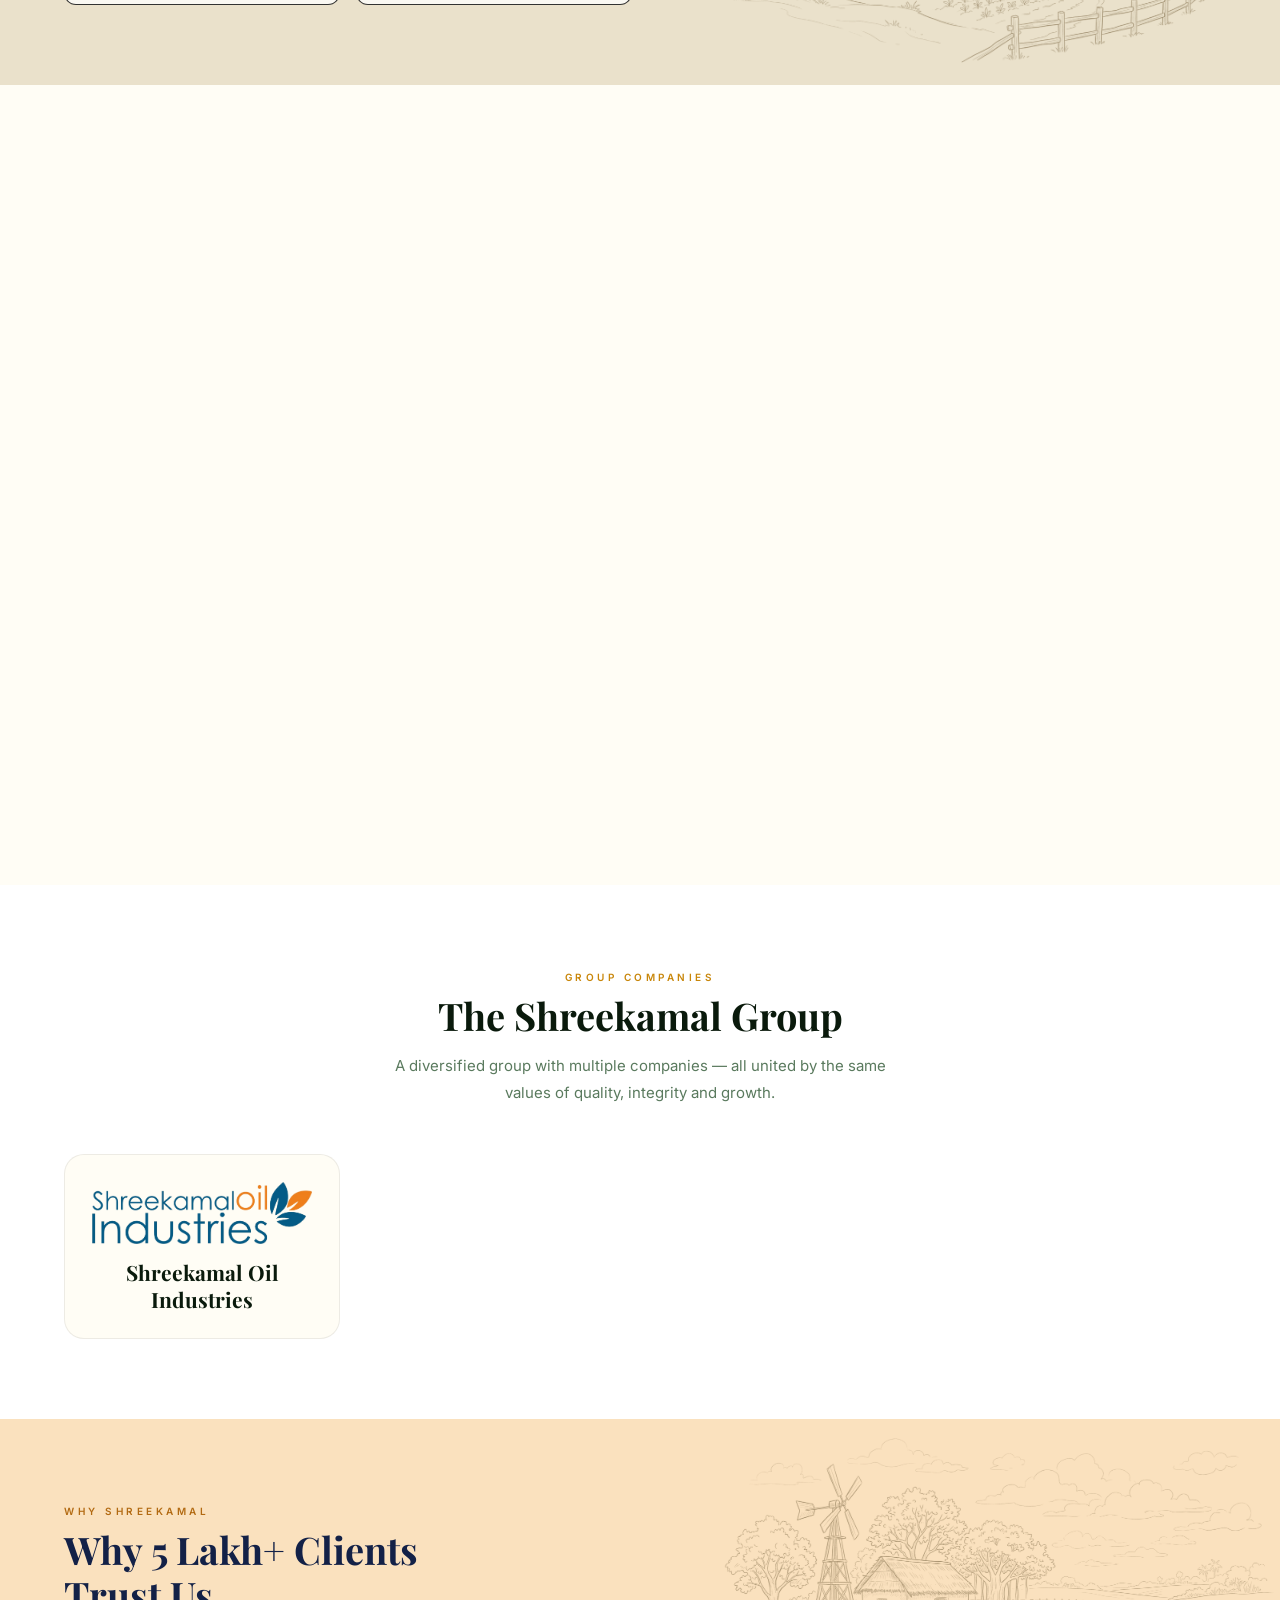
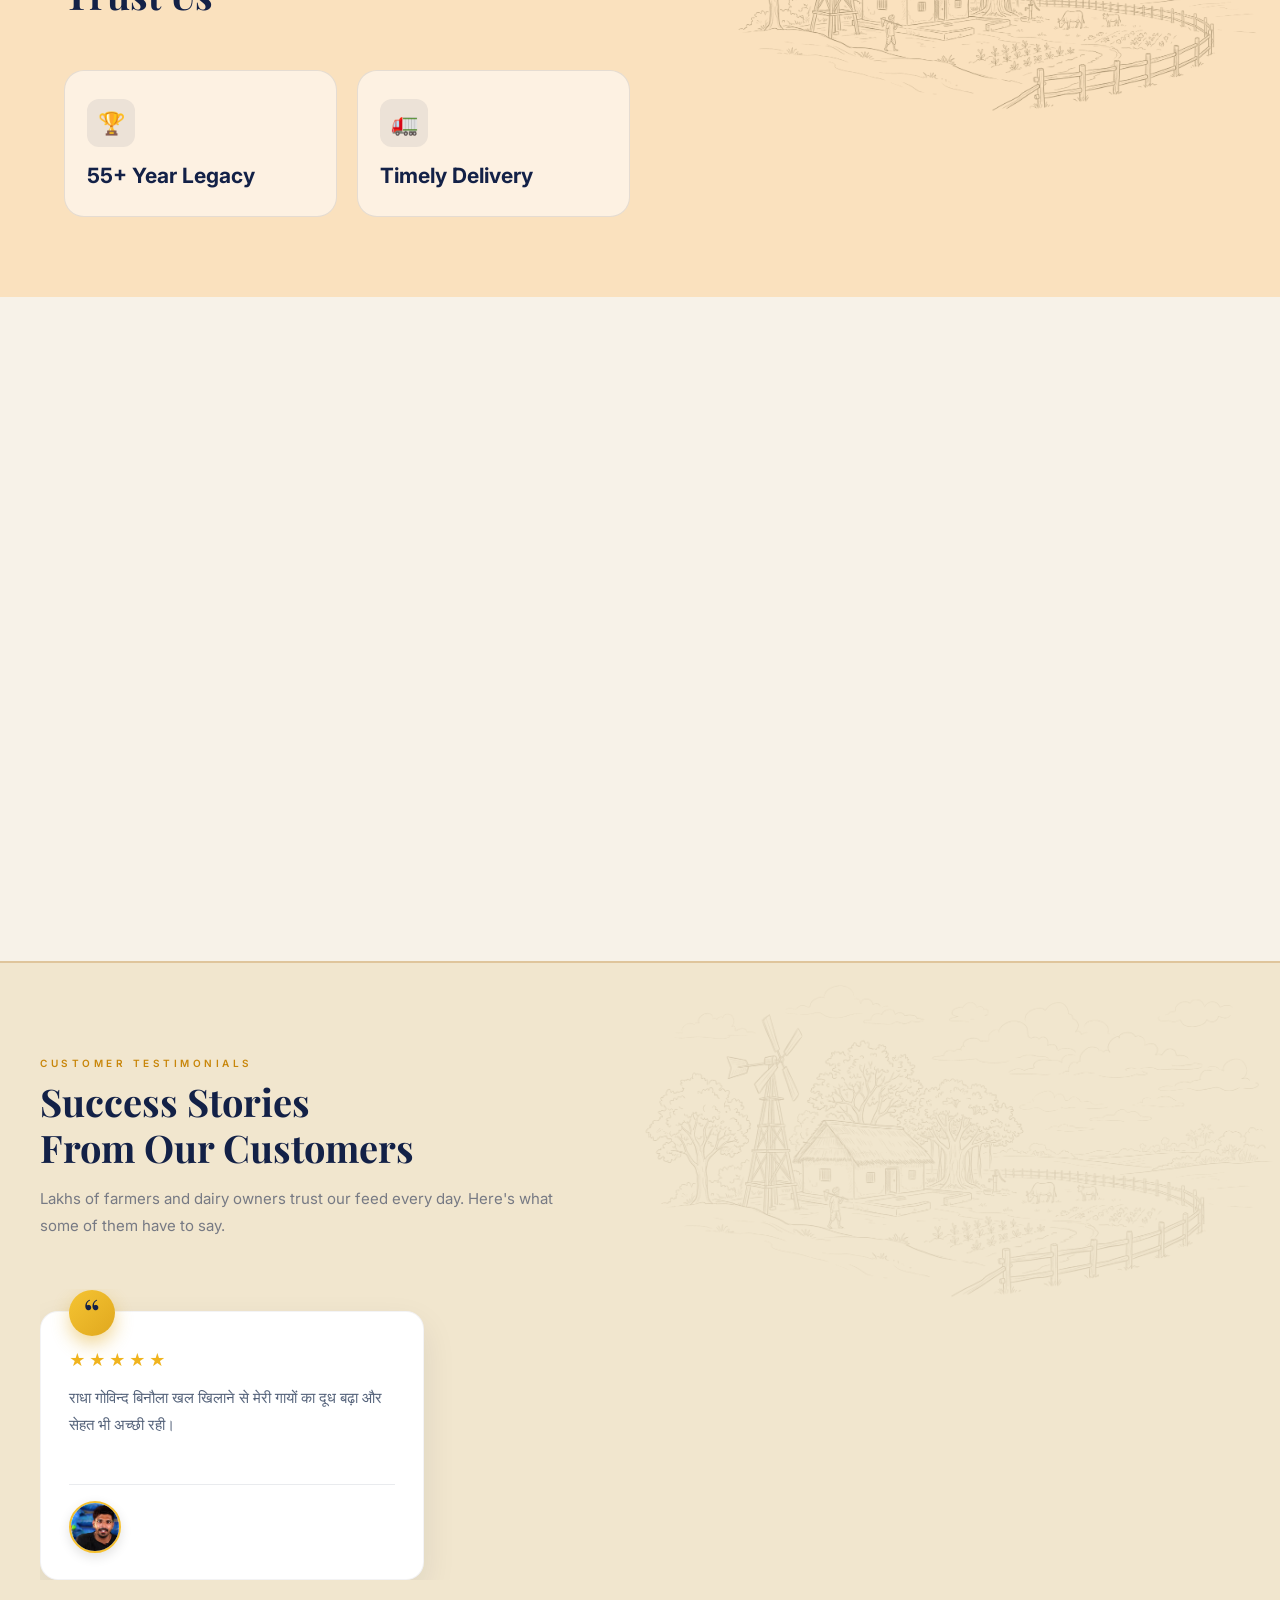
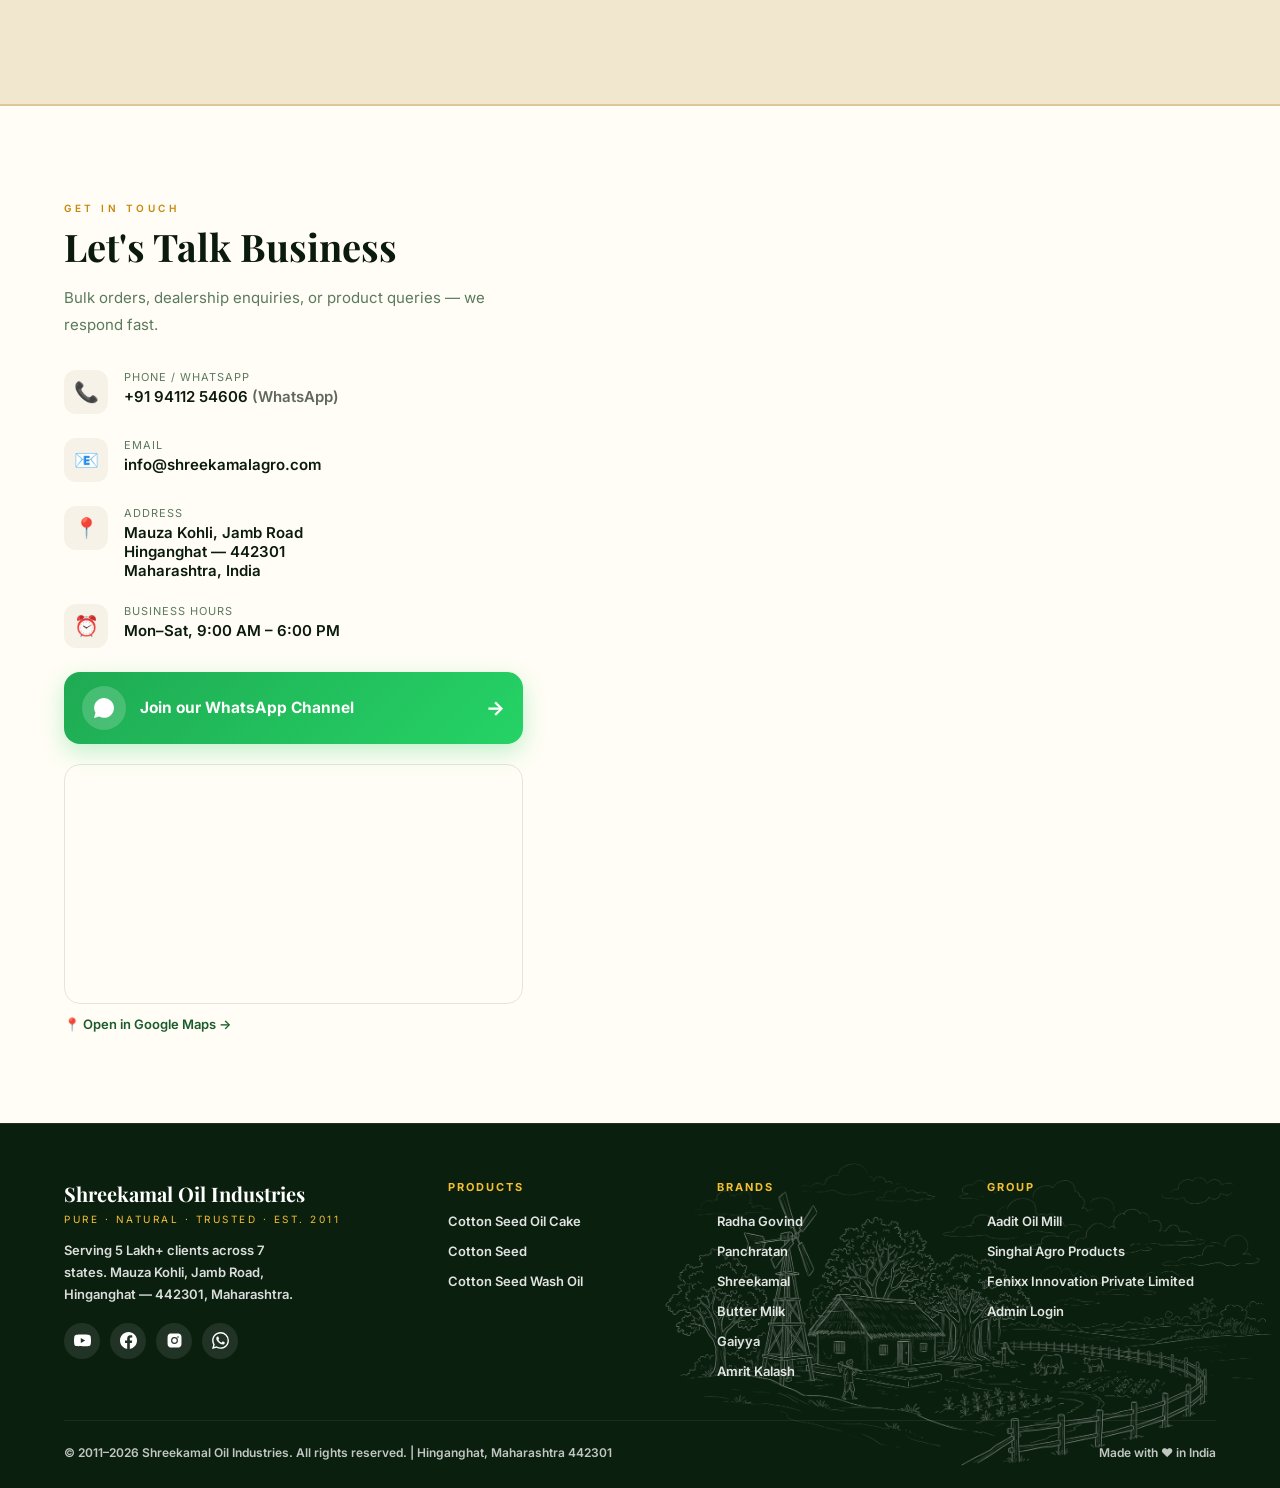
==== commit 976ba152: "FACEBOOKUPDATE" ====
--- a/index.html
+++ b/index.html
@@ -951,7 +951,7 @@
       <p class="footer-brand-desc">Serving 5 Lakh+ clients across 7 states. Mauza Kohli, Jamb Road, Hinganghat — 442301, Maharashtra.</p>
       <div class="footer-social">
         <a href="https://www.youtube.com/channel/UCYctlEV2_PPWElgjhhQeeIA" class="yt" target="_blank" rel="noopener" aria-label="YouTube"><svg viewBox="0 0 24 24"><path d="M23.5 6.2a3.02 3.02 0 0 0-2.12-2.14C19.5 3.55 12 3.55 12 3.55s-7.5 0-9.38.51A3.02 3.02 0 0 0 .5 6.2 31.5 31.5 0 0 0 0 12a31.5 31.5 0 0 0 .5 5.8 3.02 3.02 0 0 0 2.12 2.14C4.5 20.45 12 20.45 12 20.45s7.5 0 9.38-.51a3.02 3.02 0 0 0 2.12-2.14A31.5 31.5 0 0 0 24 12a31.5 31.5 0 0 0-.5-5.8zM9.6 15.6V8.4l6.2 3.6-6.2 3.6z"/></svg></a>
-        <a href="https://www.facebook.com/shreekamalagro/" class="fb" target="_blank" rel="noopener" aria-label="Facebook"><svg viewBox="0 0 24 24"><path d="M24 12.07C24 5.4 18.63 0 12 0S0 5.4 0 12.07C0 18.1 4.39 23.1 10.13 24v-8.44H7.08v-3.49h3.05V9.41c0-3.02 1.79-4.69 4.53-4.69 1.31 0 2.68.24 2.68.24v2.97h-1.51c-1.49 0-1.96.93-1.96 1.89v2.25h3.33l-.53 3.49h-2.8V24C19.61 23.1 24 18.1 24 12.07z"/></svg></a>
+        <a href="https://www.facebook.com/share/1EheDLLsnt/" class="fb" target="_blank" rel="noopener" aria-label="Facebook"><svg viewBox="0 0 24 24"><path d="M24 12.07C24 5.4 18.63 0 12 0S0 5.4 0 12.07C0 18.1 4.39 23.1 10.13 24v-8.44H7.08v-3.49h3.05V9.41c0-3.02 1.79-4.69 4.53-4.69 1.31 0 2.68.24 2.68.24v2.97h-1.51c-1.49 0-1.96.93-1.96 1.89v2.25h3.33l-.53 3.49h-2.8V24C19.61 23.1 24 18.1 24 12.07z"/></svg></a>
         <a href="https://www.instagram.com/shreekamalagro/" class="ig" target="_blank" rel="noopener" aria-label="Instagram"><svg viewBox="0 0 24 24"><path d="M12 2.2c3.2 0 3.6 0 4.9.07 1.17.05 1.8.25 2.23.41.56.22.96.48 1.38.9.42.42.68.82.9 1.38.16.42.36 1.06.41 2.23.06 1.27.07 1.65.07 4.85s0 3.58-.07 4.85c-.05 1.17-.25 1.8-.41 2.23-.22.56-.48.96-.9 1.38-.42.42-.82.68-1.38.9-.42.16-1.06.36-2.23.41-1.27.06-1.65.07-4.85.07s-3.58 0-4.85-.07c-1.17-.05-1.8-.25-2.23-.41-.56-.22-.96-.48-1.38-.9-.42-.42-.68-.82-.9-1.38-.16-.42-.36-1.06-.41-2.23C2.21 15.6 2.2 15.2 2.2 12s0-3.58.07-4.85c.05-1.17.25-1.8.41-2.23.22-.56.48-.96.9-1.38.42-.42.82-.68 1.38-.9.42-.16 1.06-.36 2.23-.41C8.42 2.21 8.8 2.2 12 2.2zm0 4.98a4.82 4.82 0 1 0 0 9.64 4.82 4.82 0 0 0 0-9.64zm0 1.62a3.2 3.2 0 1 1 0 6.4 3.2 3.2 0 0 1 0-6.4zm5-2.9a1.13 1.13 0 1 0 0 2.26 1.13 1.13 0 0 0 0-2.26z"/></svg></a>
         <a data-pwa href="https://wa.me/919411254606" class="wa" target="_blank" rel="noopener" aria-label="WhatsApp"><svg viewBox="0 0 24 24"><path d="M17.472 14.382c-.297-.149-1.758-.867-2.03-.967-.273-.099-.471-.148-.67.15-.197.297-.767.966-.94 1.164-.173.199-.347.223-.644.075-.297-.15-1.255-.463-2.39-1.475-.883-.788-1.48-1.761-1.653-2.059-.173-.297-.018-.458.13-.606.134-.133.298-.347.446-.52.149-.174.198-.298.298-.497.099-.198.05-.371-.025-.52-.075-.149-.669-1.612-.916-2.207-.242-.579-.487-.5-.669-.51-.173-.008-.371-.01-.57-.01-.198 0-.52.074-.792.372-.272.297-1.04 1.016-1.04 2.479 0 1.462 1.065 2.875 1.213 3.074.149.198 2.096 3.2 5.077 4.487.709.306 1.262.489 1.694.625.712.227 1.36.195 1.871.118.571-.085 1.758-.719 2.006-1.413.248-.694.248-1.289.173-1.413-.074-.124-.272-.198-.57-.347m-5.421 7.403h-.004a9.87 9.87 0 0 1-5.031-1.378l-.361-.214-3.741.982.998-3.648-.235-.374a9.86 9.86 0 0 1-1.51-5.26c.001-5.45 4.436-9.884 9.888-9.884 2.64 0 5.122 1.03 6.988 2.898a9.825 9.825 0 0 1 2.893 6.994c-.003 5.45-4.437 9.884-9.885 9.884M20.463 3.488A11.815 11.815 0 0 0 12.05 0C5.495 0 .16 5.335.157 11.892c0 2.096.547 4.142 1.588 5.945L.057 24l6.305-1.654a11.882 11.882 0 0 0 5.683 1.448h.005c6.554 0 11.89-5.335 11.893-11.893a11.821 11.821 0 0 0-3.48-8.413Z"/></svg></a>
       </div>
@@ -995,7 +995,7 @@
 
 <!-- WhatsApp Float -->
 <a href="https://www.youtube.com/channel/UCYctlEV2_PPWElgjhhQeeIA" class="yt-float" target="_blank" rel="noopener" title="Subscribe on YouTube"><svg width="26" height="26" viewBox="0 0 24 24" fill="white"><path d="M23.5 6.2a3.02 3.02 0 0 0-2.12-2.14C19.5 3.55 12 3.55 12 3.55s-7.5 0-9.38.51A3.02 3.02 0 0 0 .5 6.2 31.5 31.5 0 0 0 0 12a31.5 31.5 0 0 0 .5 5.8 3.02 3.02 0 0 0 2.12 2.14C4.5 20.45 12 20.45 12 20.45s7.5 0 9.38-.51a3.02 3.02 0 0 0 2.12-2.14A31.5 31.5 0 0 0 24 12a31.5 31.5 0 0 0-.5-5.8zM9.6 15.6V8.4l6.2 3.6-6.2 3.6z"/></svg></a>
-        <a href="https://www.facebook.com/shreekamalagro/" class="fb-float" target="_blank" rel="noopener" title="Follow us on Facebook"><svg width="26" height="26" viewBox="0 0 24 24" fill="white"><path d="M24 12.07C24 5.4 18.63 0 12 0S0 5.4 0 12.07C0 18.1 4.39 23.1 10.13 24v-8.44H7.08v-3.49h3.05V9.41c0-3.02 1.79-4.69 4.53-4.69 1.31 0 2.68.24 2.68.24v2.97h-1.51c-1.49 0-1.96.93-1.96 1.89v2.25h3.33l-.53 3.49h-2.8V24C19.61 23.1 24 18.1 24 12.07z"/></svg></a>
+        <a href="https://www.facebook.com/share/1EheDLLsnt/" class="fb-float" target="_blank" rel="noopener" title="Follow us on Facebook"><svg width="26" height="26" viewBox="0 0 24 24" fill="white"><path d="M24 12.07C24 5.4 18.63 0 12 0S0 5.4 0 12.07C0 18.1 4.39 23.1 10.13 24v-8.44H7.08v-3.49h3.05V9.41c0-3.02 1.79-4.69 4.53-4.69 1.31 0 2.68.24 2.68.24v2.97h-1.51c-1.49 0-1.96.93-1.96 1.89v2.25h3.33l-.53 3.49h-2.8V24C19.61 23.1 24 18.1 24 12.07z"/></svg></a>
 <a href="https://www.instagram.com/shreekamalagro/" class="ig-float" target="_blank" rel="noopener" title="Follow us on Instagram">
   <svg width="26" height="26" viewBox="0 0 24 24" fill="white"><path d="M12 2.2c3.2 0 3.6 0 4.9.07 1.17.05 1.8.25 2.23.41.56.22.96.48 1.38.9.42.42.68.82.9 1.38.16.42.36 1.06.41 2.23.06 1.27.07 1.65.07 4.85s0 3.58-.07 4.85c-.05 1.17-.25 1.8-.41 2.23-.22.56-.48.96-.9 1.38-.42.42-.82.68-1.38.9-.42.16-1.06.36-2.23.41-1.27.06-1.65.07-4.85.07s-3.58 0-4.85-.07c-1.17-.05-1.8-.25-2.23-.41-.56-.22-.96-.48-1.38-.9-.42-.42-.68-.82-.9-1.38-.16-.42-.36-1.06-.41-2.23C2.21 15.6 2.2 15.2 2.2 12s0-3.58.07-4.85c.05-1.17.25-1.8.41-2.23.22-.56.48-.96.9-1.38.42-.42.82-.68 1.38-.9.42-.16 1.06-.36 2.23-.41C8.42 2.21 8.8 2.2 12 2.2zm0 4.98a4.82 4.82 0 1 0 0 9.64 4.82 4.82 0 0 0 0-9.64zm0 1.62a3.2 3.2 0 1 1 0 6.4 3.2 3.2 0 0 1 0-6.4zm5-2.9a1.13 1.13 0 1 0 0 2.26 1.13 1.13 0 0 0 0-2.26z"/></svg>
 </a>
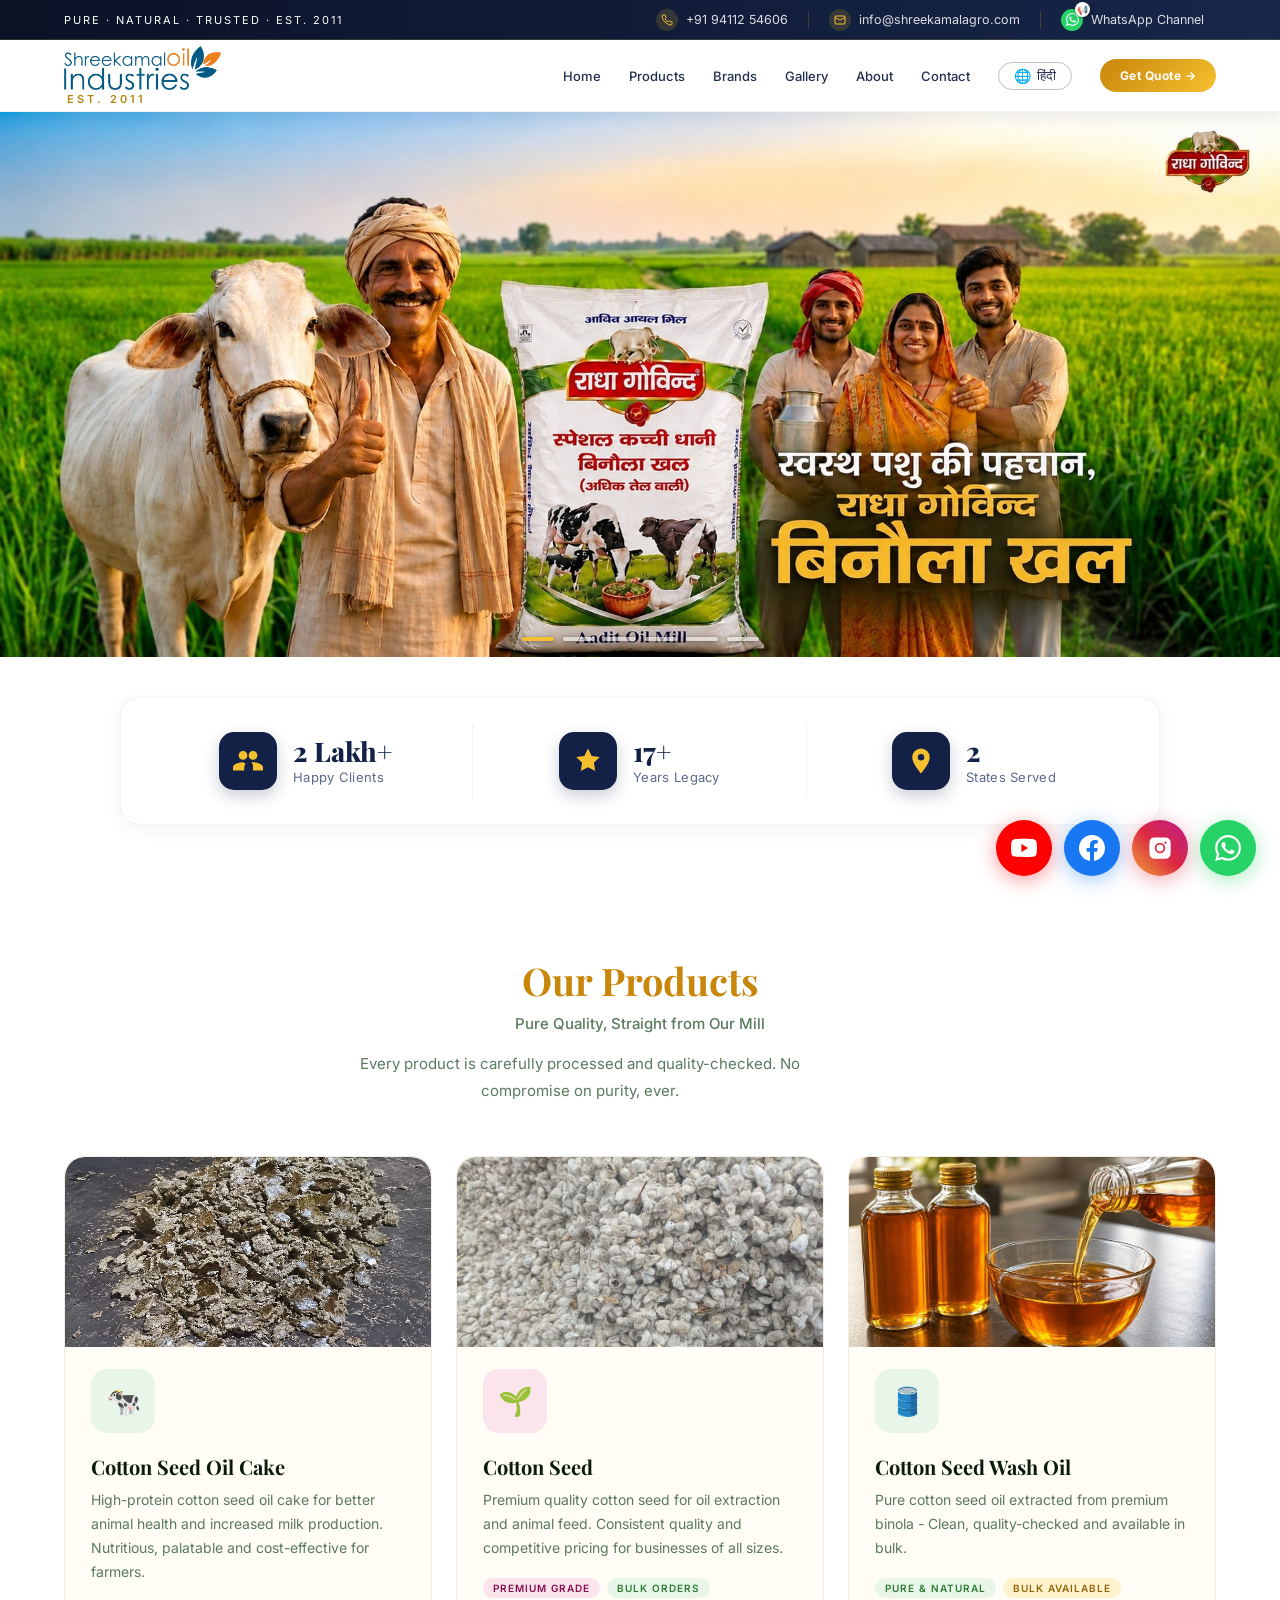
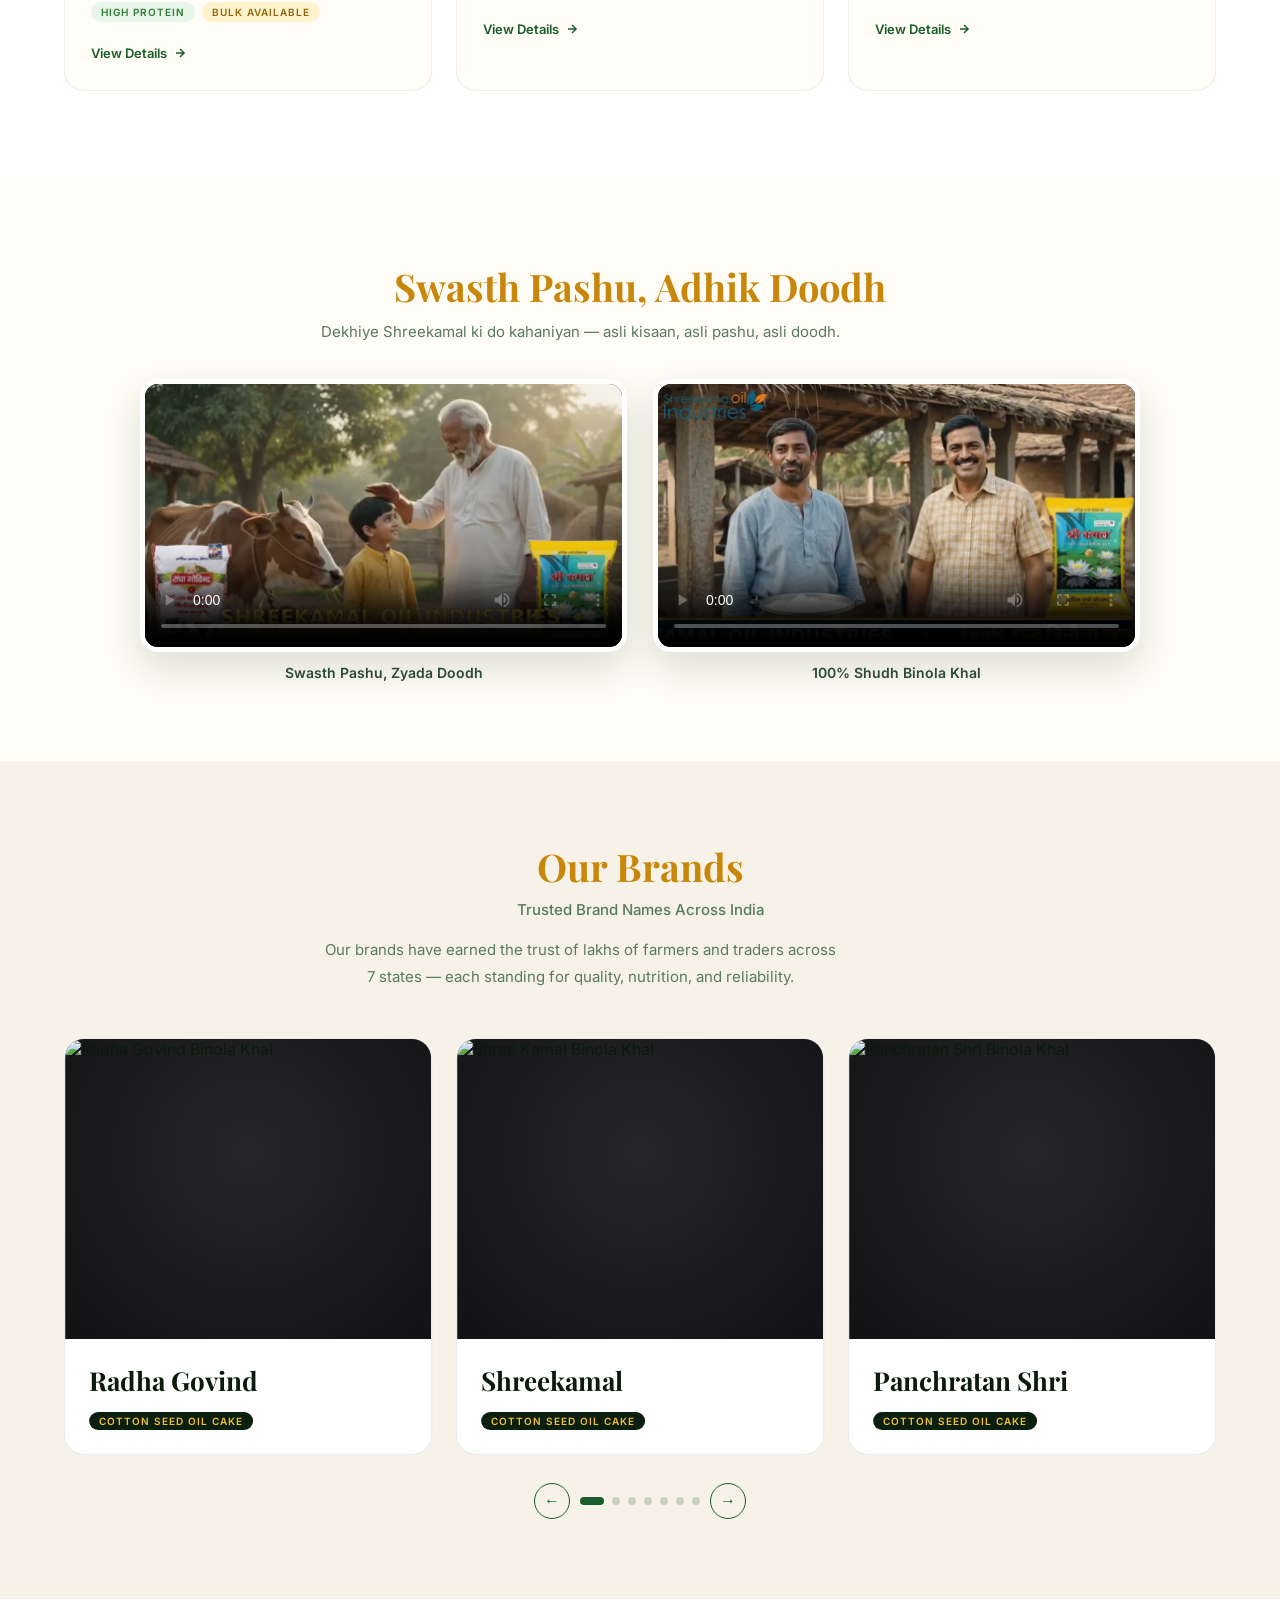
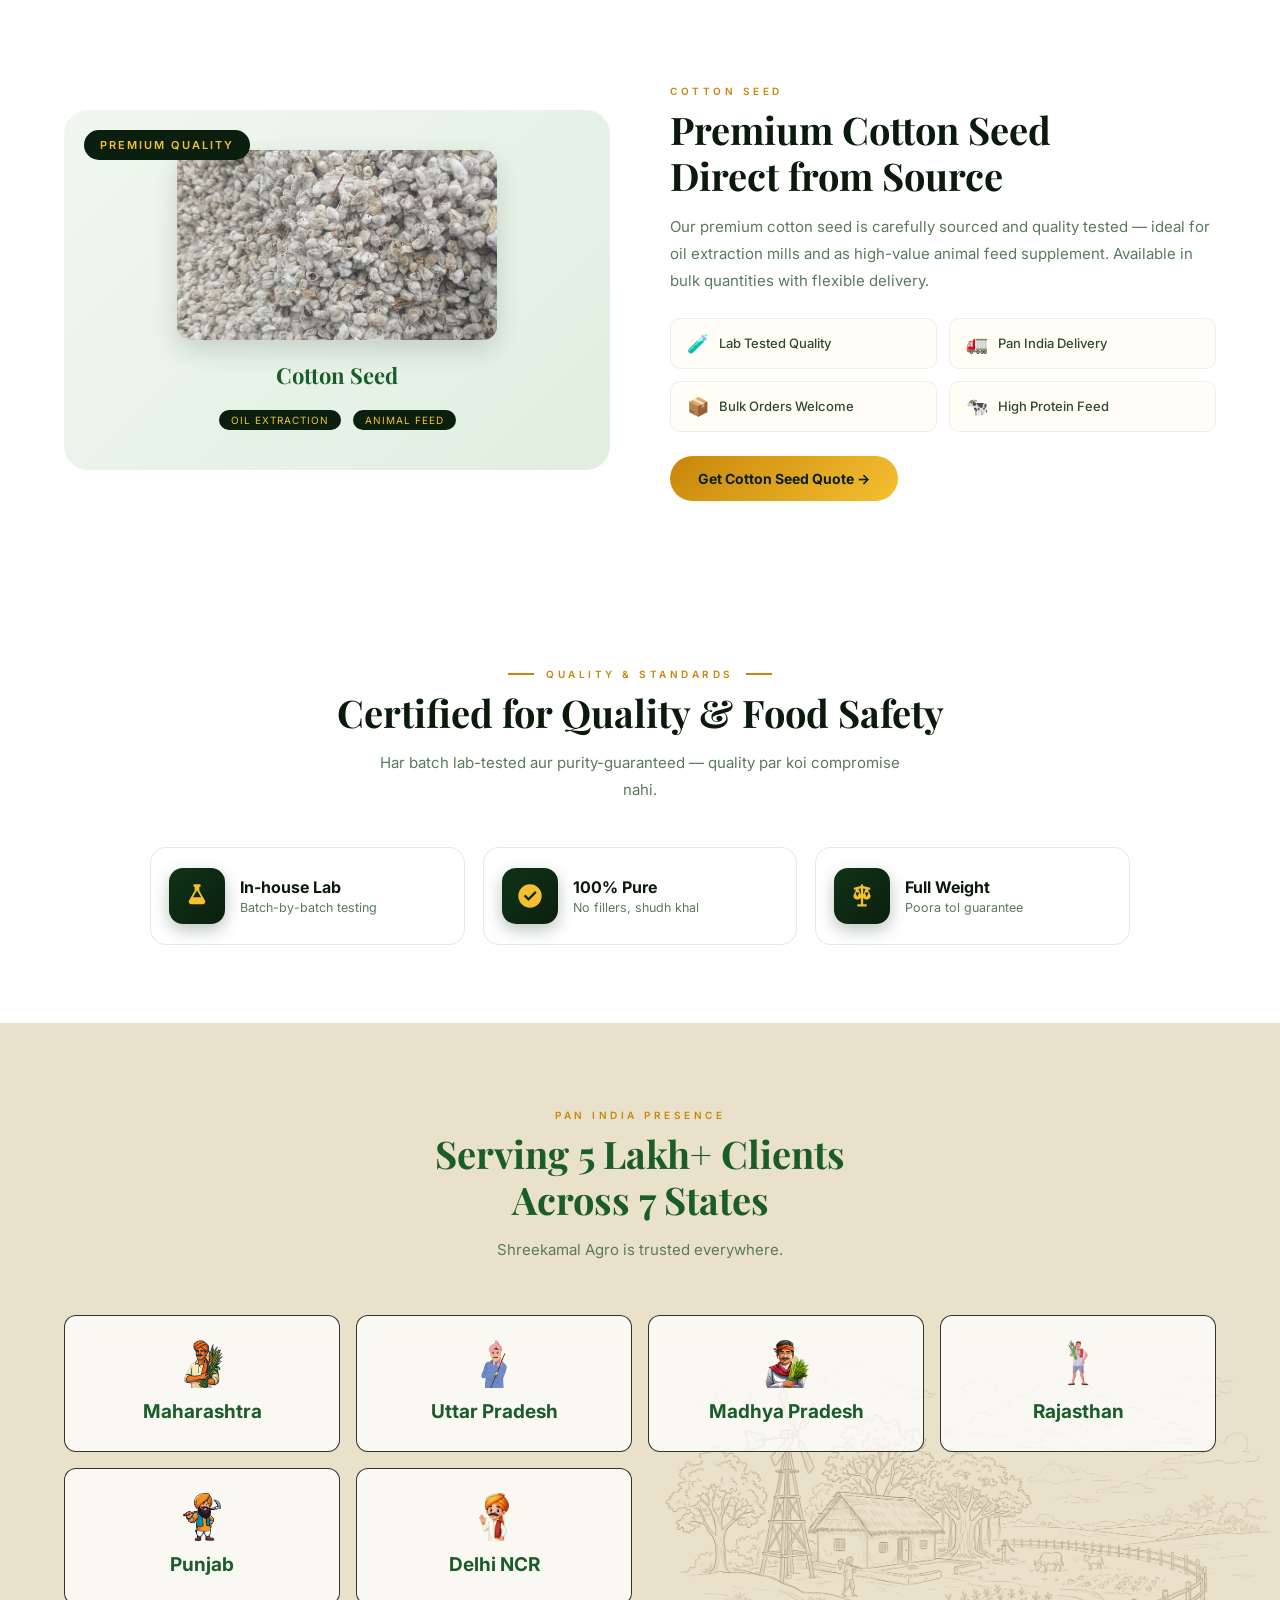
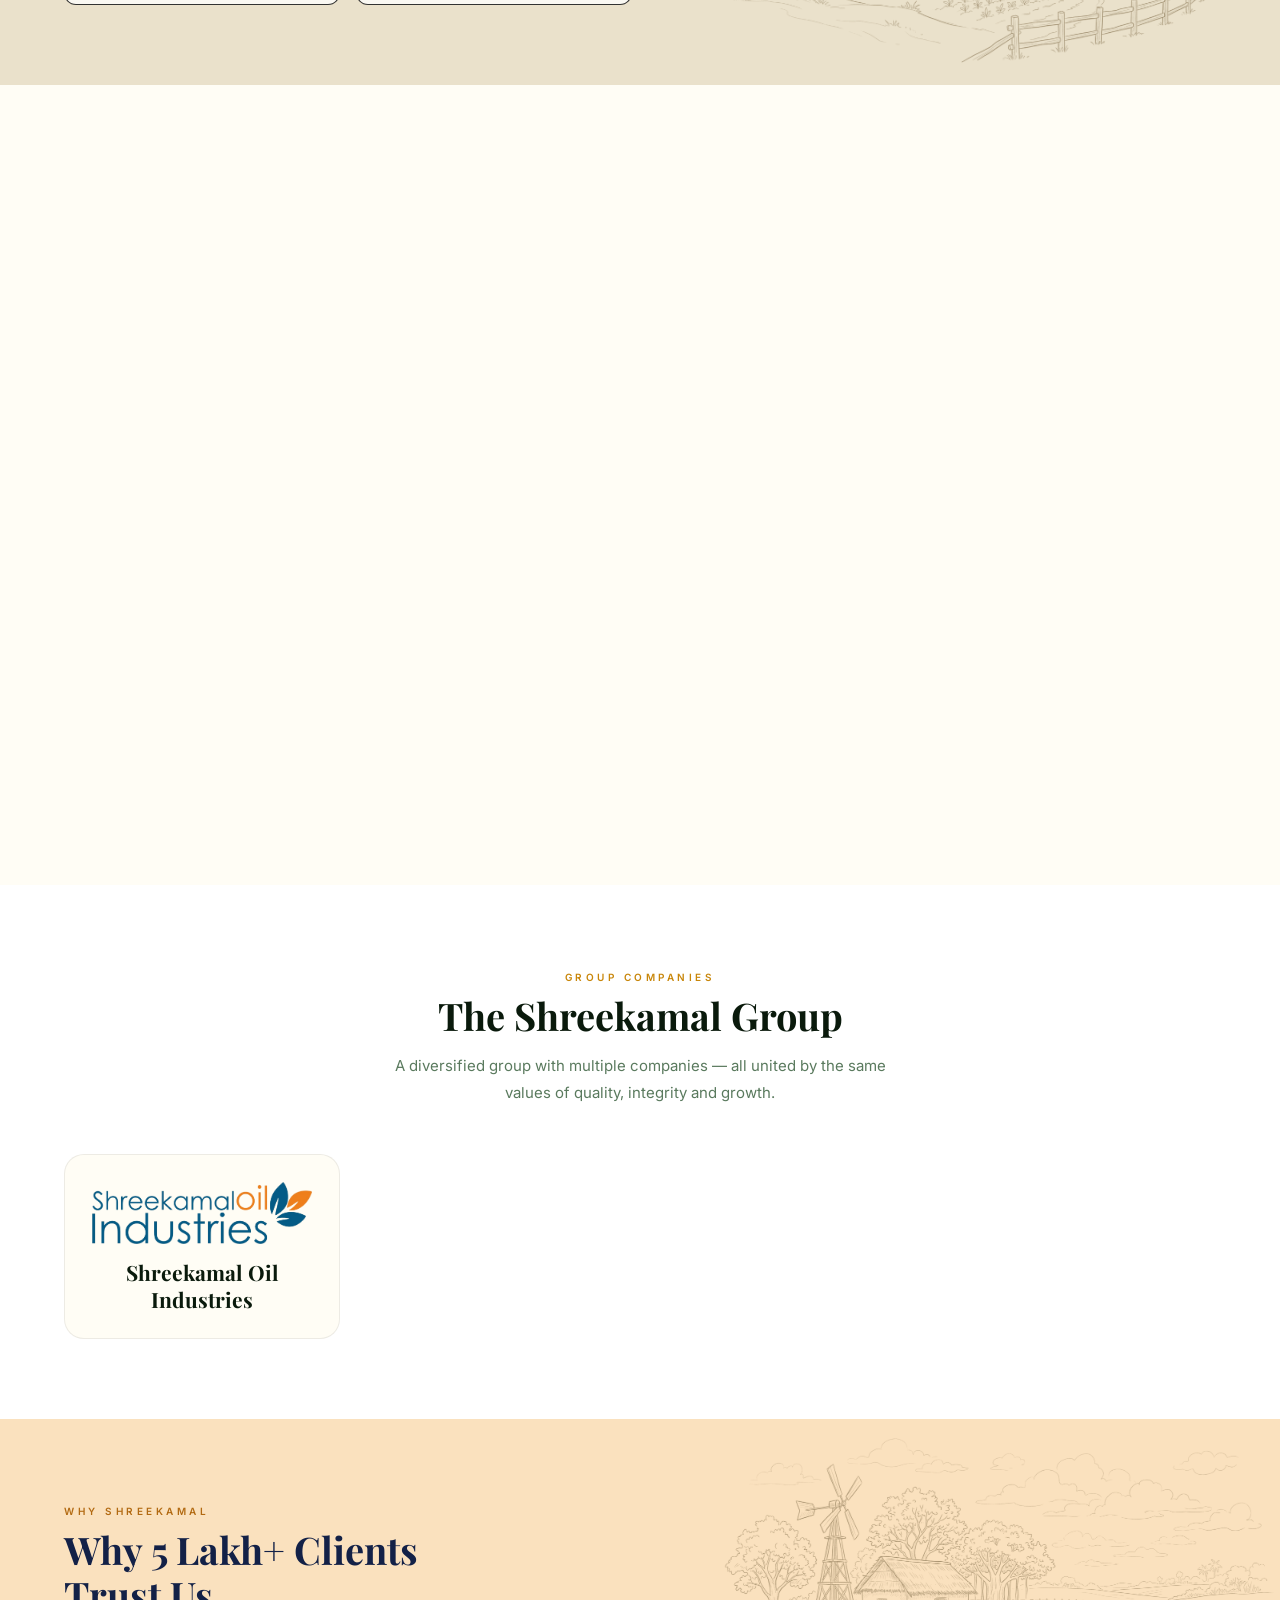
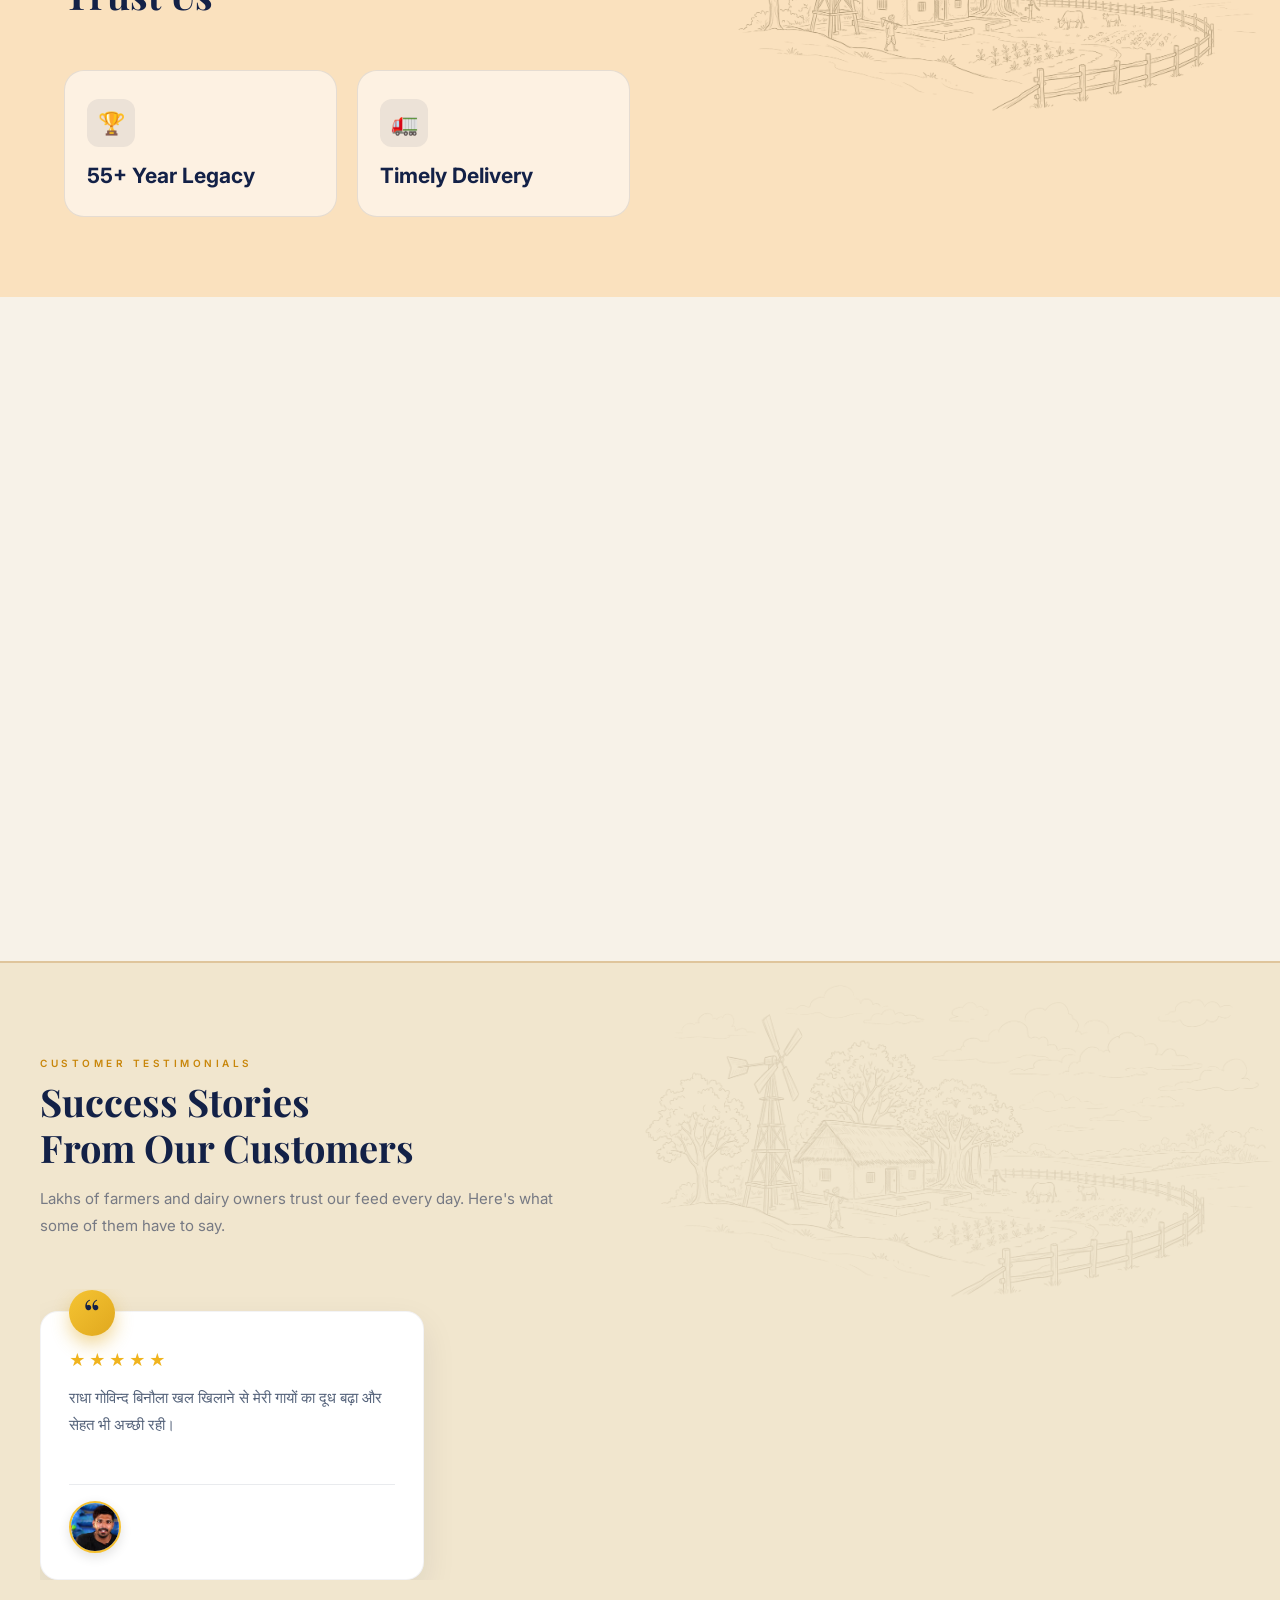
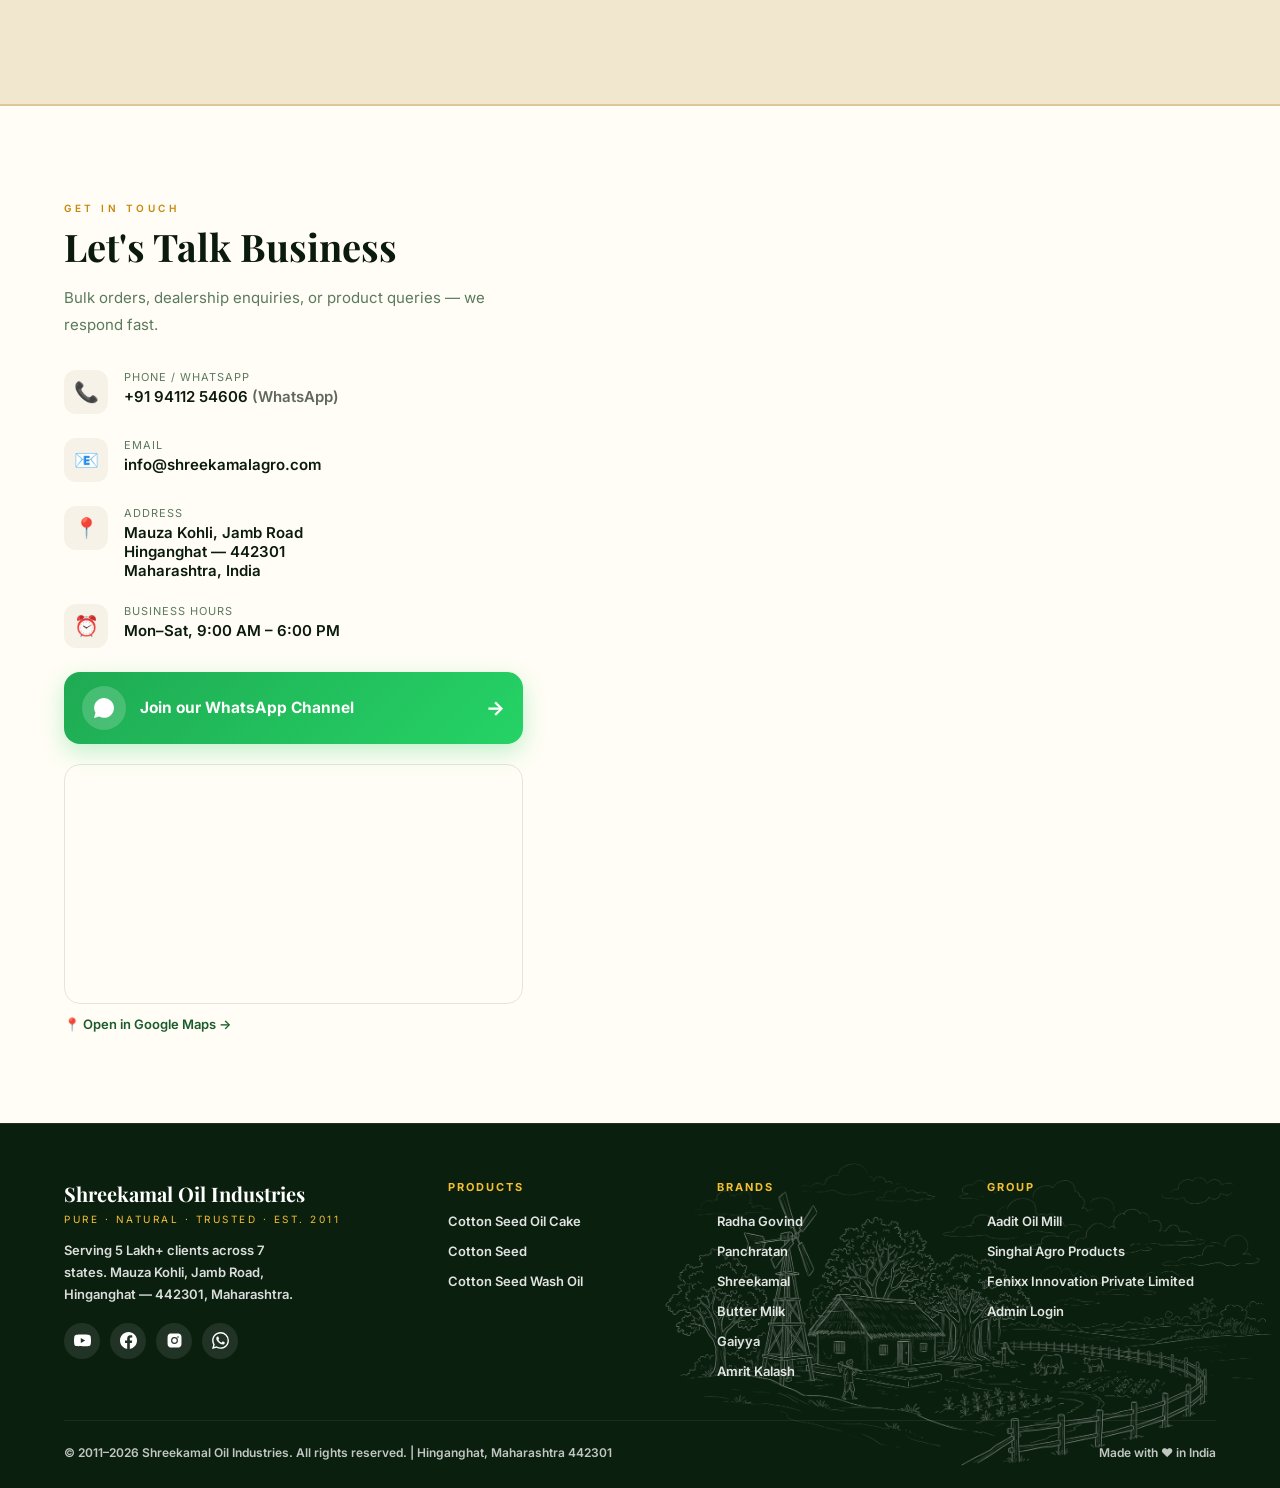
==== commit a4e623f2: "DIWALI" ====
--- a/index.html
+++ b/index.html
@@ -53,9 +53,161 @@
 </script>
 <link rel="stylesheet" href="style.css"/>
 </head>
-<body class="has-topbar janm-on vishw-on">
+<body class="has-topbar janm-on vishw-on diwali-on">
 <script>try{if(new Date()>=new Date('2026-09-06T00:00:00')){document.body.classList.remove('janm-on');}}catch(e){}
-try{if(new Date()>=new Date('2026-09-19T00:00:00')){document.body.classList.remove('vishw-on');}}catch(e){}</script>
+try{if(new Date()>=new Date('2026-09-19T00:00:00')){document.body.classList.remove('vishw-on');}}catch(e){}
+try{if(new Date()>=new Date('2026-11-12T00:00:00')){document.body.classList.remove('diwali-on');}}catch(e){}</script>
+
+<!-- ===== DIWALI FESTIVE (12 Nov 2026 ko apne aap hat jayega) ===== -->
+<div id="diwaliStrip" class="diwali-strip">
+  <div class="diwali-strip-inner">
+    <span class="dw-diya">🪔</span>
+    <span class="dw-txt">शुभ दीपावली &nbsp;•&nbsp; <b>Happy Diwali</b> &nbsp;•&nbsp; आपके जीवन में सुख-समृद्धि आए &nbsp;✨</span>
+    <span class="dw-diya">🪔</span>
+  </div>
+</div>
+<div id="diwaliPopup" class="dw-pop-ov">
+  <div class="dw-pop-card">
+    <button class="dw-pop-x" onclick="diwaliClose()" aria-label="close">✕</button>
+    <img class="dw-pop-img" src="images/diwali_banner.jpg?v=1" alt="Happy Diwali — Shreekamal"/>
+    <div class="dw-hi">दीपावली की हार्दिक शुभकामनाएं</div>
+    <div class="dw-en">Happy Diwali</div>
+    <a href="https://wa.me/919411254606?text=Namaste%2C%20Diwali%20special%20offer%20ke%20baare%20me%20jaankari%20chahiye" target="_blank" rel="noopener" class="dw-offer">🎁 <b>दिवाली स्पेशल ऑफर चल रहा है!</b></a>
+    <div class="dw-from">Shreekamal Oil Industries</div>
+    <button class="dw-pop-btn" onclick="diwaliClose()">शुभ दीपावली 🪔</button>
+  </div>
+</div>
+<div class="dw-float" aria-hidden="true"><span class="dw-float-diya">🪔</span></div>
+<canvas id="dwFire" class="dw-fire" aria-hidden="true"></canvas>
+<style>
+  /* ---- Diwali strip ---- */
+  .diwali-strip{position:fixed;top:0;left:0;right:0;height:34px;z-index:1001;overflow:hidden;display:none;align-items:center;justify-content:center;
+    background:linear-gradient(90deg,#4a0d2e,#7a1838,#b23907,#d5610a,#b23907,#7a1838,#4a0d2e);}
+  .diwali-on .diwali-strip{display:flex;}
+  .diwali-strip::after{content:"";position:absolute;top:0;left:-60%;width:60%;height:100%;background:linear-gradient(90deg,transparent,rgba(255,224,150,.35),transparent);animation:dwShine 4s linear infinite;}
+  @keyframes dwShine{0%{left:-60%}100%{left:120%}}
+  .diwali-strip-inner{display:flex;align-items:center;gap:12px;color:#ffe9b8;font-size:13.5px;letter-spacing:.3px;white-space:nowrap;padding:0 12px;}
+  .diwali-strip-inner b{color:#fff;}
+  .dw-diya{font-size:15px;animation:dwTwinkle 1.6s ease-in-out infinite;}
+  @keyframes dwTwinkle{0%,100%{filter:drop-shadow(0 0 2px rgba(255,180,60,.6));transform:scale(1);}50%{filter:drop-shadow(0 0 7px rgba(255,180,60,1));transform:scale(1.12);}}
+  .diwali-on .topbar{top:34px;} .diwali-on .navbar{top:74px;} .diwali-on .hero{padding-top:166px;}
+  @media(max-width:768px){ .diwali-strip-inner{font-size:11.5px;gap:7px;} .diwali-on .hero{padding-top:146px;} }
+  /* ---- Jhilmil string lights (navbar ke neeche latakti) ---- */
+  .diwali-lights{display:none;}
+  .diwali-on .diwali-lights{display:flex;justify-content:space-around;align-items:flex-start;position:absolute;top:100%;left:0;right:0;padding:0 10px;border-top:2px solid #3a2a12;}
+  .dw-bulb{width:9px;height:13px;border-radius:50% 50% 50% 50% / 42% 42% 58% 58%;margin-top:-1px;background:currentColor;box-shadow:0 0 8px 1px currentColor;animation:dwBlink 1.5s ease-in-out infinite;}
+  @keyframes dwBlink{0%,100%{opacity:1;filter:brightness(1.15);}50%{opacity:.3;filter:brightness(.6);}}
+  @media(max-width:768px){.dw-bulb{width:7px;height:10px;}}
+  /* ---- Popup ---- */
+  .dw-pop-ov{position:fixed;inset:0;z-index:99990;display:none;align-items:center;justify-content:center;background:rgba(26,6,40,.72);backdrop-filter:blur(4px);padding:20px;}
+  .diwali-on .dw-pop-ov{display:flex;}
+  .dw-pop-card{position:relative;width:100%;max-width:400px;text-align:center;padding:0 0 26px;border-radius:22px;overflow:hidden;
+    background:radial-gradient(circle at 50% 120%,#5a1636,#2a0a3e 75%);border:1.5px solid rgba(255,200,70,.45);box-shadow:0 30px 80px rgba(0,0,0,.55);animation:dwPop .5s cubic-bezier(.2,.7,.3,1.2);}
+  @keyframes dwPop{0%{transform:scale(.85) translateY(14px);opacity:0}100%{transform:scale(1) translateY(0);opacity:1}}
+  .dw-pop-x{position:absolute;top:10px;right:12px;z-index:3;background:rgba(0,0,0,.35);border:none;color:#fff;font-size:16px;width:28px;height:28px;border-radius:50%;cursor:pointer;}
+  .dw-pop-img{width:100%;display:block;}
+  .dw-hi{font-family:'Playfair Display',serif;color:#ffe082;font-size:23px;font-weight:800;line-height:1.3;margin-top:16px;text-shadow:0 2px 12px rgba(255,180,60,.3);padding:0 18px;}
+  .dw-en{color:#fff;font-size:12px;letter-spacing:3px;text-transform:uppercase;margin-top:7px;opacity:.9;}
+  .dw-offer{display:block;text-decoration:none;margin:14px 16px 0;padding:10px 12px;border-radius:12px;background:linear-gradient(135deg,rgba(245,192,48,.22),rgba(255,122,24,.18));border:1px dashed rgba(255,200,70,.7);color:#ffd76a;font-size:13.5px;font-weight:600;transition:filter .2s,transform .2s;}
+  .dw-offer:hover{filter:brightness(1.1);transform:translateY(-1px);}
+  .dw-offer b{color:#fff;}
+  .dw-from{color:rgba(255,255,255,.8);font-size:12.5px;margin-top:14px;letter-spacing:.5px;}
+  .dw-pop-btn{margin-top:16px;background:linear-gradient(135deg,#f5a623,#ffd76a,#f0932b);color:#4a0d2e;border:none;padding:11px 30px;border-radius:30px;font-size:15px;font-weight:700;cursor:pointer;box-shadow:0 6px 18px rgba(240,147,43,.4);}
+  .dw-pop-btn:hover{filter:brightness(1.05);}
+  /* ---- Floating diya (bottom-left) ---- */
+  .dw-float{position:fixed;left:18px;bottom:16px;z-index:1500;pointer-events:none;display:none;}
+  .diwali-on .dw-float{display:block;}
+  .dw-float-diya{font-size:60px;display:block;animation:dwFloat 3.6s ease-in-out infinite;filter:drop-shadow(0 0 14px rgba(255,160,40,.9)) drop-shadow(0 0 26px rgba(255,120,20,.5));}
+  @keyframes dwFloat{0%,100%{transform:translateY(0) rotate(-2deg);filter:drop-shadow(0 0 12px rgba(255,160,40,.8));}50%{transform:translateY(-10px) rotate(2deg);filter:drop-shadow(0 0 20px rgba(255,180,60,1));}}
+  @media(max-width:768px){.dw-float{left:10px;bottom:78px;} .dw-float-diya{font-size:44px;}}
+  /* ---- Splash festive (Diwali) ---- */
+  .sk-fest-d{display:none;}
+  .diwali-on .sk-fest-d{display:block;position:absolute;inset:0;z-index:3;pointer-events:none;}
+  .sk-fest-d .skfd-shade{position:absolute;inset:0;background:linear-gradient(180deg,rgba(26,6,40,.55) 0%,transparent 24%,transparent 74%,rgba(26,6,40,.62) 100%);}
+  .sk-fest-d .skfd-frame{position:absolute;inset:16px;border:2px solid rgba(255,200,70,.9);border-radius:10px;box-shadow:0 0 0 6px rgba(255,200,70,.12),inset 0 0 26px rgba(255,170,50,.22);}
+  .sk-fest-d .skfd-frame::before{content:"";position:absolute;inset:5px;border:1px solid rgba(255,200,70,.5);border-radius:7px;}
+  .sk-fest-d .skfd-diya{position:absolute;font-size:30px;filter:drop-shadow(0 0 8px rgba(255,160,40,.9));animation:dwTwinkle 1.8s ease-in-out infinite;}
+  .sk-fest-d .skfd-diya.tl{top:24px;left:26px;} .sk-fest-d .skfd-diya.tr{top:24px;right:26px;}
+  .sk-fest-d .skfd-diya.bl{bottom:22px;left:26px;} .sk-fest-d .skfd-diya.br{bottom:22px;right:26px;}
+  .sk-fest-d .skfd-rib{position:absolute;top:30px;left:50%;transform:translateX(-50%);display:flex;align-items:center;gap:10px;padding:9px 24px;border-radius:30px;white-space:nowrap;background:linear-gradient(90deg,#4a0d2e,#7a1838,#b23907,#7a1838,#4a0d2e);border:1px solid rgba(255,208,80,.6);box-shadow:0 8px 26px rgba(0,0,0,.45);}
+  .sk-fest-d .skfd-rib b{color:#fff;}
+  .sk-fest-d .skfd-txt{color:#ffe9b8;font-size:14px;letter-spacing:.4px;}
+  .sk-fest-d .skfd-f{font-size:16px;}
+  .sk-fest-d .skfd-bot{position:absolute;bottom:40px;left:0;right:0;text-align:center;padding:0 16px;}
+  .sk-fest-d .skfd-hi{font-family:'Playfair Display',serif;color:#ffe082;font-size:clamp(22px,4vw,30px);font-weight:800;text-shadow:0 3px 14px rgba(0,0,0,.7);line-height:1.25;}
+  .sk-fest-d .skfd-en{color:#fff;font-size:12px;letter-spacing:3px;text-transform:uppercase;margin-top:6px;opacity:.92;text-shadow:0 2px 8px rgba(0,0,0,.7);}
+  @media(max-aspect-ratio:1/1){
+    .sk-fest-d .skfd-frame{inset:12px;}
+    .sk-fest-d .skfd-diya{font-size:24px;}
+    .sk-fest-d .skfd-diya.tl{top:18px;left:18px;} .sk-fest-d .skfd-diya.tr{top:18px;right:18px;}
+    .sk-fest-d .skfd-diya.bl{bottom:16px;left:18px;} .sk-fest-d .skfd-diya.br{bottom:16px;right:18px;}
+    .sk-fest-d .skfd-rib{top:24px;padding:7px 15px;gap:7px;max-width:90%;}
+    .sk-fest-d .skfd-txt{font-size:11px;letter-spacing:.2px;}
+    .sk-fest-d .skfd-bot{bottom:34px;}
+  }
+  /* ---- Rangoli/diya section decoration ---- */
+  .dw-deco{position:absolute;top:10px;right:12px;width:78px;height:auto;pointer-events:none;z-index:1;transform-origin:50% 88%;
+    filter:drop-shadow(0 0 6px rgba(255,140,30,.7)) drop-shadow(0 0 14px rgba(255,90,10,.4));animation:diyaFlick 1.1s ease-in-out infinite;}
+  @keyframes diyaFlick{
+    0%{filter:drop-shadow(0 0 5px rgba(255,140,30,.6)) drop-shadow(0 0 12px rgba(255,90,10,.35));transform:scale(1) rotate(0deg);}
+    20%{filter:drop-shadow(0 0 10px rgba(255,175,55,.95)) drop-shadow(0 0 22px rgba(255,110,20,.6));transform:scale(1.02) rotate(.4deg);}
+    40%{filter:drop-shadow(0 0 6px rgba(255,150,40,.7)) drop-shadow(0 0 14px rgba(255,100,15,.4));transform:scale(.99) rotate(-.3deg);}
+    60%{filter:drop-shadow(0 0 11px rgba(255,185,65,1)) drop-shadow(0 0 24px rgba(255,120,25,.65));transform:scale(1.015) rotate(.3deg);}
+    80%{filter:drop-shadow(0 0 7px rgba(255,155,45,.75)) drop-shadow(0 0 16px rgba(255,105,18,.45));transform:scale(1) rotate(-.2deg);}
+    100%{filter:drop-shadow(0 0 5px rgba(255,140,30,.6)) drop-shadow(0 0 12px rgba(255,90,10,.35));transform:scale(1) rotate(0deg);}
+  }
+  @media(max-width:768px){.dw-deco{display:none!important;}}
+  /* ---- Fireworks dhamaka (opening) ---- */
+  .dw-fire{display:none;}
+  .diwali-on .dw-fire{display:block;position:fixed;inset:0;z-index:100060;pointer-events:none;}
+</style>
+<script>
+  function diwaliClose(){var p=document.getElementById('diwaliPopup');if(p){p.style.opacity='0';setTimeout(function(){p.style.display='none';},350);}}
+  (function(){
+    function dwFireworks(){
+      var cv=document.getElementById('dwFire'); if(!cv) return;
+      try{ if(sessionStorage.getItem('dwFireShown')==='1'){ cv.remove(); return;} sessionStorage.setItem('dwFireShown','1'); }catch(e){}
+      var ctx=cv.getContext('2d'), DPR=Math.min(window.devicePixelRatio||1,2), W,H;
+      function resize(){ W=cv.width=innerWidth*DPR; H=cv.height=innerHeight*DPR; cv.style.width=innerWidth+'px'; cv.style.height=innerHeight+'px'; }
+      resize(); window.addEventListener('resize',resize);
+      var rockets=[], parts=[], cols=['#ffd21a','#ff3b5c','#28d17c','#2aa7ff','#ff8c1a','#c86bff','#ffffff'];
+      function launch(){ var tx=(0.15+Math.random()*0.7)*W, ty=(0.08+Math.random()*0.34)*H; rockets.push({x:tx,y:H+6,ty:ty,vy:-(9+Math.random()*3)*DPR,col:cols[Math.random()*cols.length|0]}); }
+      function burst(x,y,col){ var n=56+Math.random()*44|0; for(var i=0;i<n;i++){ var a=Math.random()*6.283, sp=(1.4+Math.random()*5.4)*DPR; parts.push({x:x,y:y,vx:Math.cos(a)*sp,vy:Math.sin(a)*sp,life:1,col:(Math.random()<0.18?'#ffffff':col),sz:(1.6+Math.random()*2.2)*DPR}); } }
+      var start=performance.now(), DUR=6500, last=0;
+      function frame(t){
+        ctx.clearRect(0,0,W,H); ctx.globalCompositeOperation='lighter';
+        for(var i=rockets.length-1;i>=0;i--){ var r=rockets[i]; r.y+=r.vy; r.vy+=0.12*DPR; ctx.globalAlpha=1; ctx.fillStyle=r.col; ctx.beginPath(); ctx.arc(r.x,r.y,2.4*DPR,0,7); ctx.fill(); if(r.vy>=0||r.y<=r.ty){ burst(r.x,r.y,r.col); rockets.splice(i,1);} }
+        for(var j=parts.length-1;j>=0;j--){ var p=parts[j]; p.x+=p.vx; p.y+=p.vy; p.vy+=0.045*DPR; p.vx*=0.985; p.vy*=0.985; p.life-=0.009; if(p.life<=0){parts.splice(j,1);continue;} var lf=Math.max(p.life,0); ctx.fillStyle=p.col; ctx.globalAlpha=lf*0.3; ctx.beginPath(); ctx.arc(p.x,p.y,p.sz*2.6,0,7); ctx.fill(); ctx.globalAlpha=lf; ctx.beginPath(); ctx.arc(p.x,p.y,p.sz,0,7); ctx.fill(); }
+        ctx.globalAlpha=1;
+        var el=t-start;
+        if(el<DUR && t-last>Math.max(200,520-el/16)){ launch(); if(Math.random()<0.5) launch(); last=t; }
+        if(el<DUR+2800 || parts.length || rockets.length){ requestAnimationFrame(frame); }
+        else { cv.style.transition='opacity .7s'; cv.style.opacity='0'; setTimeout(function(){ cv.remove(); },800); }
+      }
+      // instant dhamaka on splash (immediate bursts + rockets)
+      for(var q=0;q<5;q++){ burst((0.12+Math.random()*0.76)*W,(0.1+Math.random()*0.32)*H, cols[Math.random()*cols.length|0]); }
+      launch(); launch(); launch();
+      requestAnimationFrame(frame);
+    }
+    function dwInit(){
+    if(!document.body.classList.contains('diwali-on')) return;
+    dwFireworks();
+    // fill jhilmil lights
+    var L=document.querySelector('.diwali-lights');
+    if(L){ var cols=['#ff3b5c','#ffd21a','#28d17c','#2aa7ff','#ff8c1a','#c86bff']; var N=window.innerWidth<768?16:26;
+      for(var i=0;i<N;i++){ var b=document.createElement('span'); b.className='dw-bulb'; b.style.color=cols[i%cols.length]; b.style.animationDelay=((i%6)*0.18).toFixed(2)+'s'; L.appendChild(b); } }
+    // flaming diya deco on sections
+    document.querySelectorAll('.section-inner').forEach(function(si){
+      if(si.querySelector('form, .cotton-grid, .cotton-img-wrap')) return;
+      si.style.position='relative';
+      var d=document.createElement('img'); d.className='dw-deco'; d.src='images/diya.png?v=3'; d.alt='';
+      si.insertBefore(d, si.firstChild);
+    });
+    }
+    if(document.readyState==='loading'){ document.addEventListener('DOMContentLoaded', dwInit); } else { dwInit(); }
+  })();
+</script>
+
 
 <!-- ===== INTRO SPLASH SCREEN (opening logo intro) ===== -->
 <div id="skIntro" class="sk-intro" onclick="skHideIntro()" title="Skip">
@@ -88,6 +240,14 @@
       <div class="skfv-m-tools">🔧 &nbsp;·&nbsp; 🔨 &nbsp;·&nbsp; ⚙️</div>
       <div class="skfv-m-from">Shreekamal Oil Industries &nbsp;·&nbsp; जय श्री विश्वकर्मा 🙏</div>
     </div>
+  </div>
+  <div class="sk-fest-d">
+    <div class="skfd-shade"></div>
+    <div class="skfd-frame"></div>
+    <span class="skfd-diya tl">🪔</span><span class="skfd-diya tr">🪔</span>
+    <span class="skfd-diya bl">🪔</span><span class="skfd-diya br">🪔</span>
+    <div class="skfd-rib"><span class="skfd-f">🪔</span><span class="skfd-txt">शुभ दीपावली &nbsp;•&nbsp; <b>Happy Diwali</b></span><span class="skfd-f">✨</span></div>
+    <div class="skfd-bot"><div class="skfd-hi">दीपावली की हार्दिक शुभकामनाएं</div><div class="skfd-en">Shreekamal Oil Industries</div></div>
   </div>
 </div>
 <style>
@@ -358,7 +518,7 @@
     <a href="index.html">Home</a>
     <a href="products.html">Products</a>
     <a href="brands.html">Brands</a>
-    <a href="gallery.html">Gallery</a>
+    <a href="gallery.html" class="nav-gallery">Gallery<span class="gallery-offer-badge">🎆 दिवाली धमाका ऑफर</span></a>
     <a href="about.html">About</a>
     <a href="contact.html">Contact</a>
     <a href="contact.html" class="nav-cta">Get Quote →</a>
@@ -366,6 +526,7 @@
   <div class="hamburger" id="hamburger" onclick="toggleMenu()">
     <span></span><span></span><span></span>
   </div>
+  <div class="diwali-lights" aria-hidden="true"></div>
 </nav>
 
 <!-- HERO -->
--- a/style.css
+++ b/style.css
@@ -25,6 +25,15 @@
 .nav-links a:hover{color:var(--gr);}
 .nav-links a:hover::after{transform:scaleX(1);}
 .nav-cta{background:linear-gradient(135deg,var(--gr),var(--gy));color:#fff!important;padding:9px 20px;border-radius:24px;font-weight:700!important;font-size:12px!important;letter-spacing:0.5px;}
+/* Gallery "Diwali Dhamaka Offer" badge (festive, auto-expires) */
+.nav-gallery{overflow:visible;}
+.gallery-offer-badge{display:none;}
+.diwali-on .gallery-offer-badge{display:block;position:absolute;left:50%;bottom:calc(100% + 1px);transform:translateX(-50%);white-space:nowrap;
+  background:linear-gradient(135deg,#d5610a,#f5a623,#ff3b5c);color:#fff;font-size:8px;font-weight:800;letter-spacing:.3px;padding:2px 8px;border-radius:10px;
+  box-shadow:0 3px 10px rgba(255,90,20,.5);text-transform:uppercase;animation:galBadge 1.3s ease-in-out infinite;z-index:5;}
+.gallery-offer-badge::after{content:"";position:absolute;left:50%;top:100%;transform:translateX(-50%);border:4px solid transparent;border-top-color:#ff3b5c;}
+@keyframes galBadge{0%,100%{transform:translateX(-50%) translateY(0) scale(1);}50%{transform:translateX(-50%) translateY(-2px) scale(1.07);}}
+@media(max-width:768px){.diwali-on .gallery-offer-badge{font-size:7.5px;padding:2px 6px;}}
 .nav-cta::after{display:none!important;}
 .hamburger{display:none;flex-direction:column;gap:5px;cursor:pointer;padding:4px;}
 .hamburger span{display:block;width:24px;height:2px;background:#132147;border-radius:2px;transition:var(--tr);}
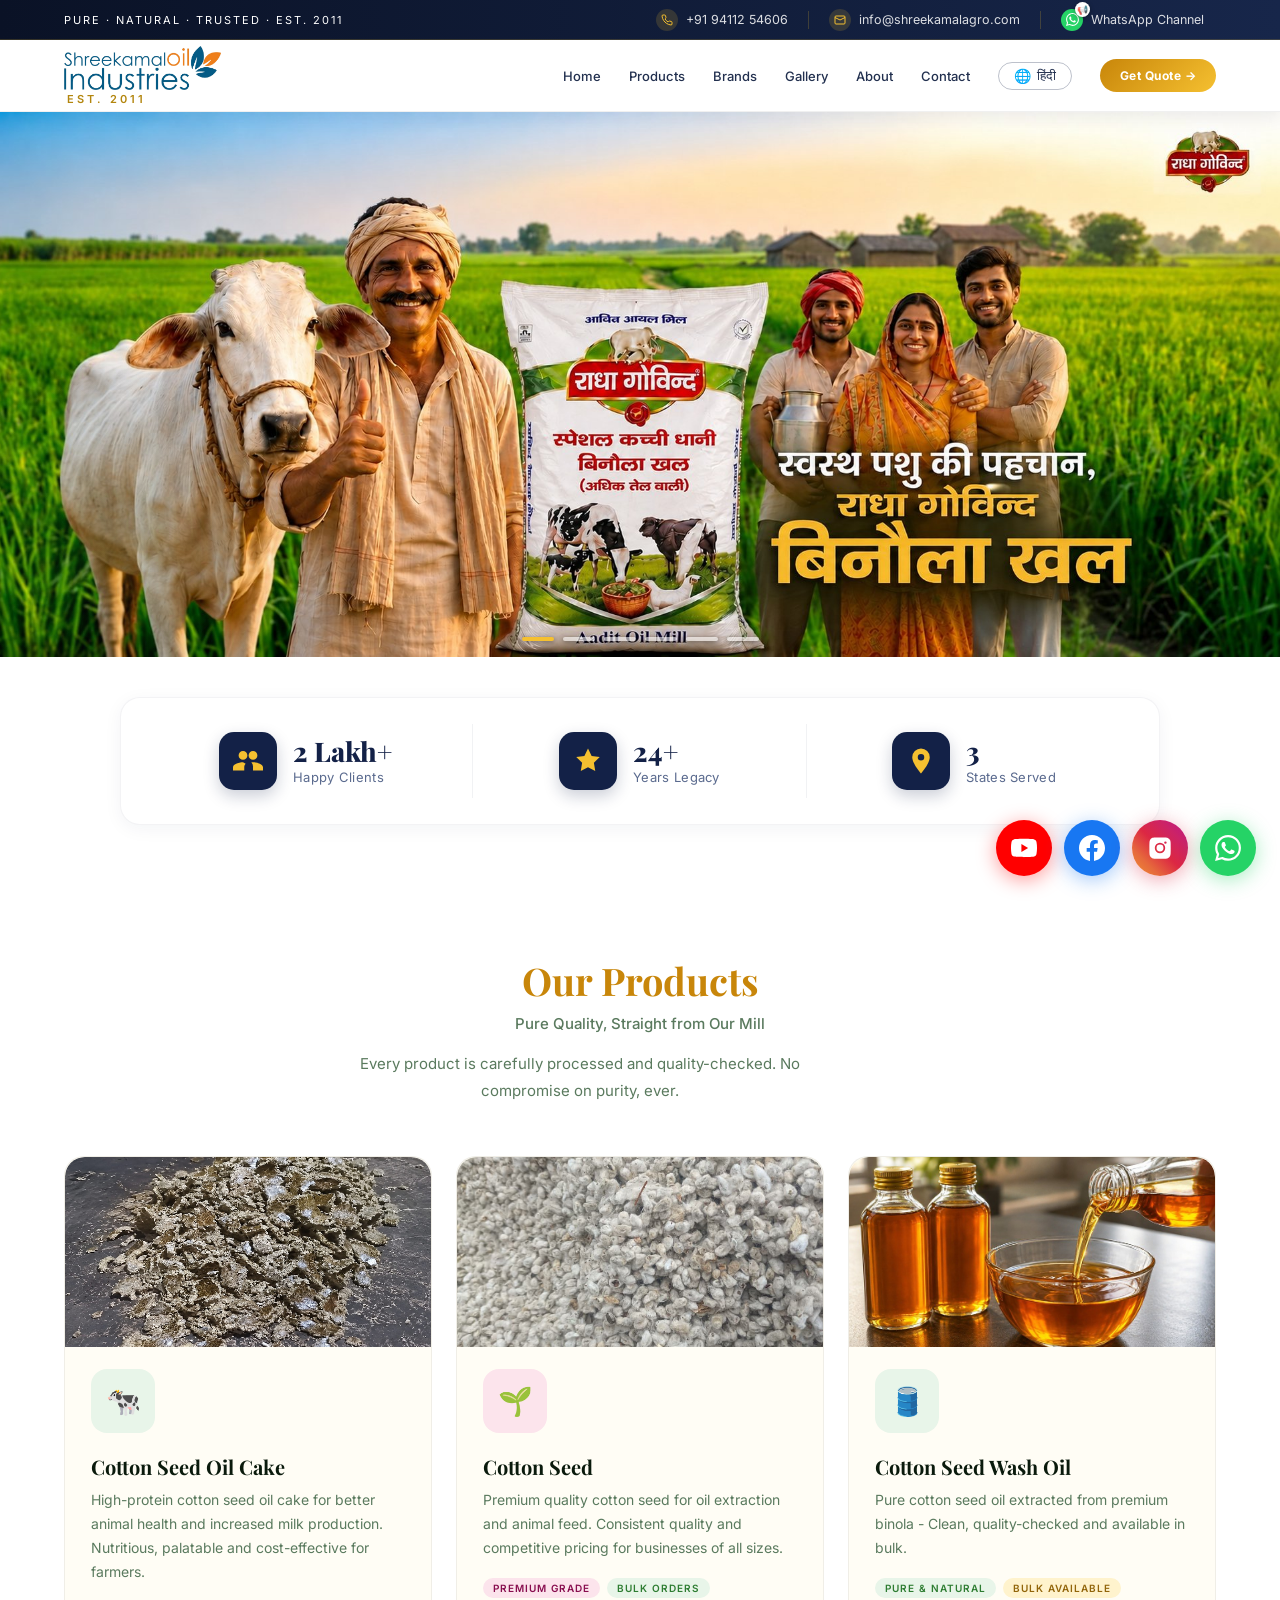
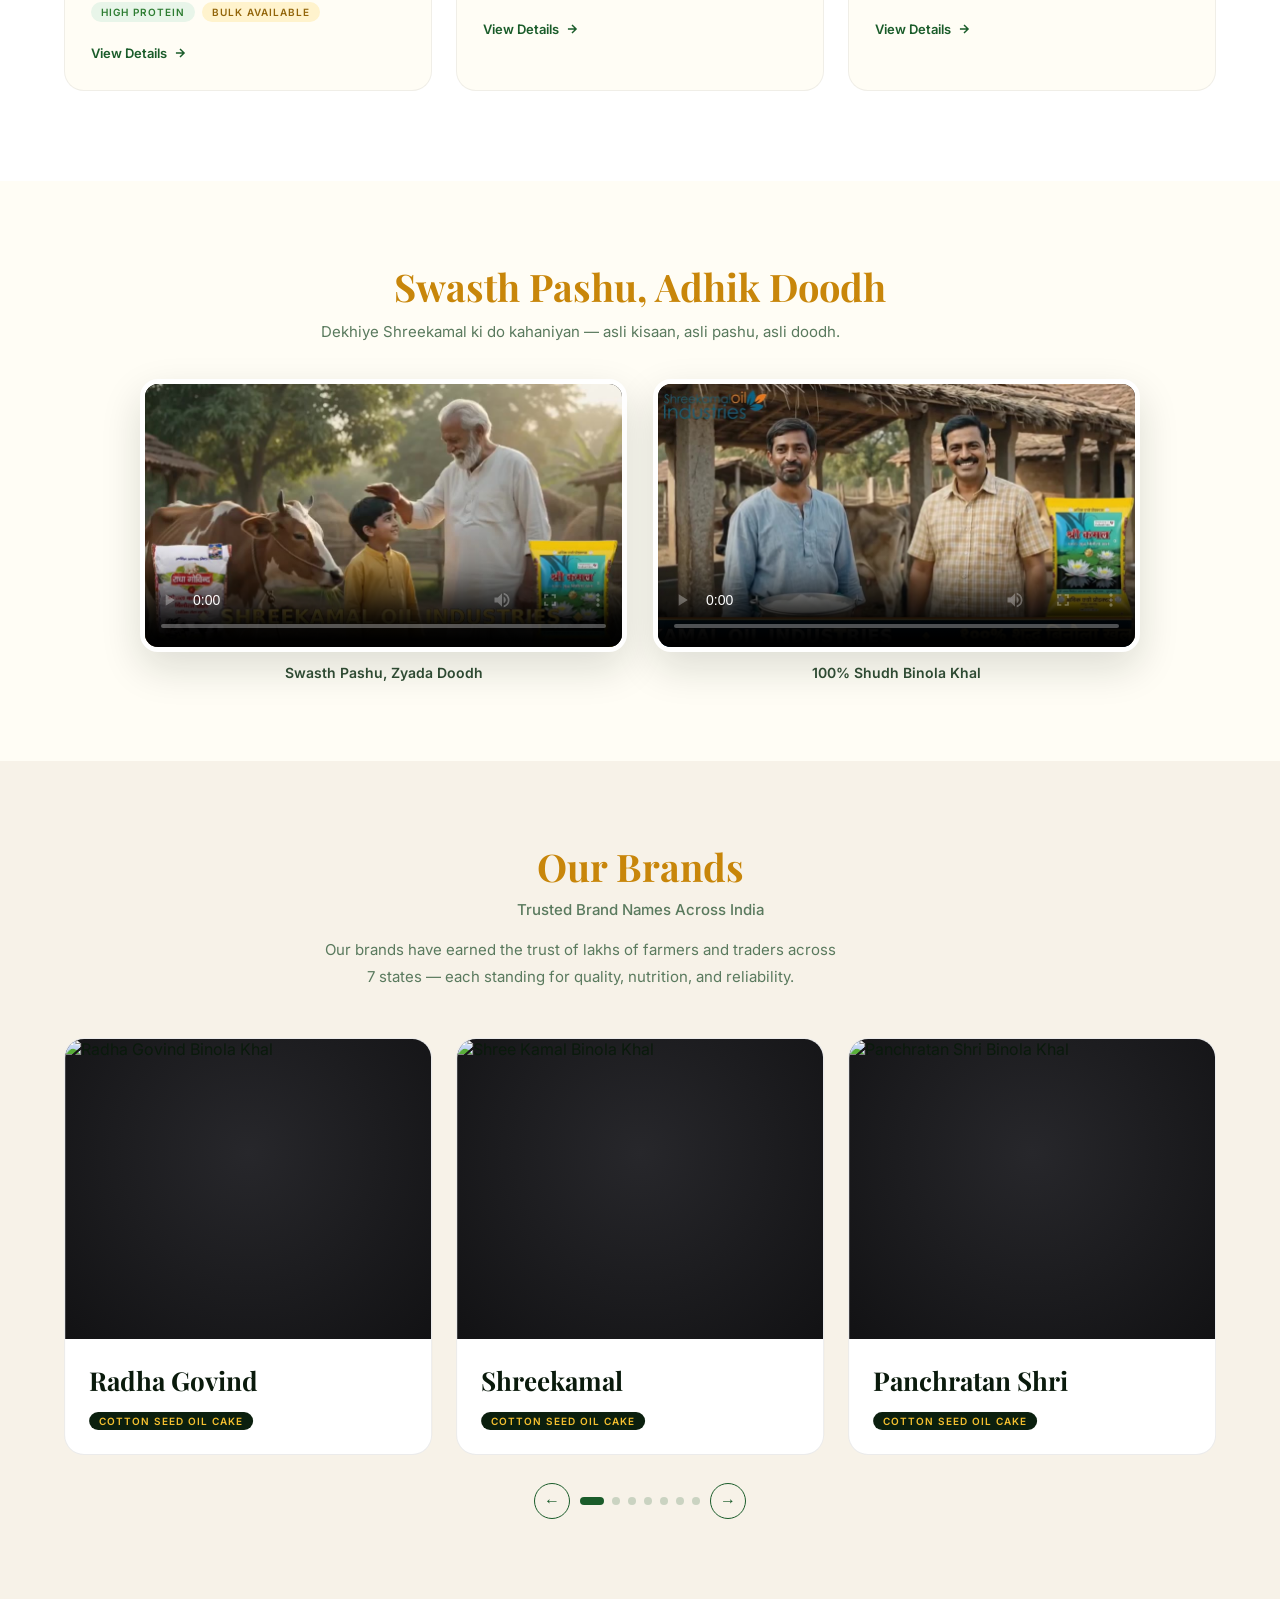
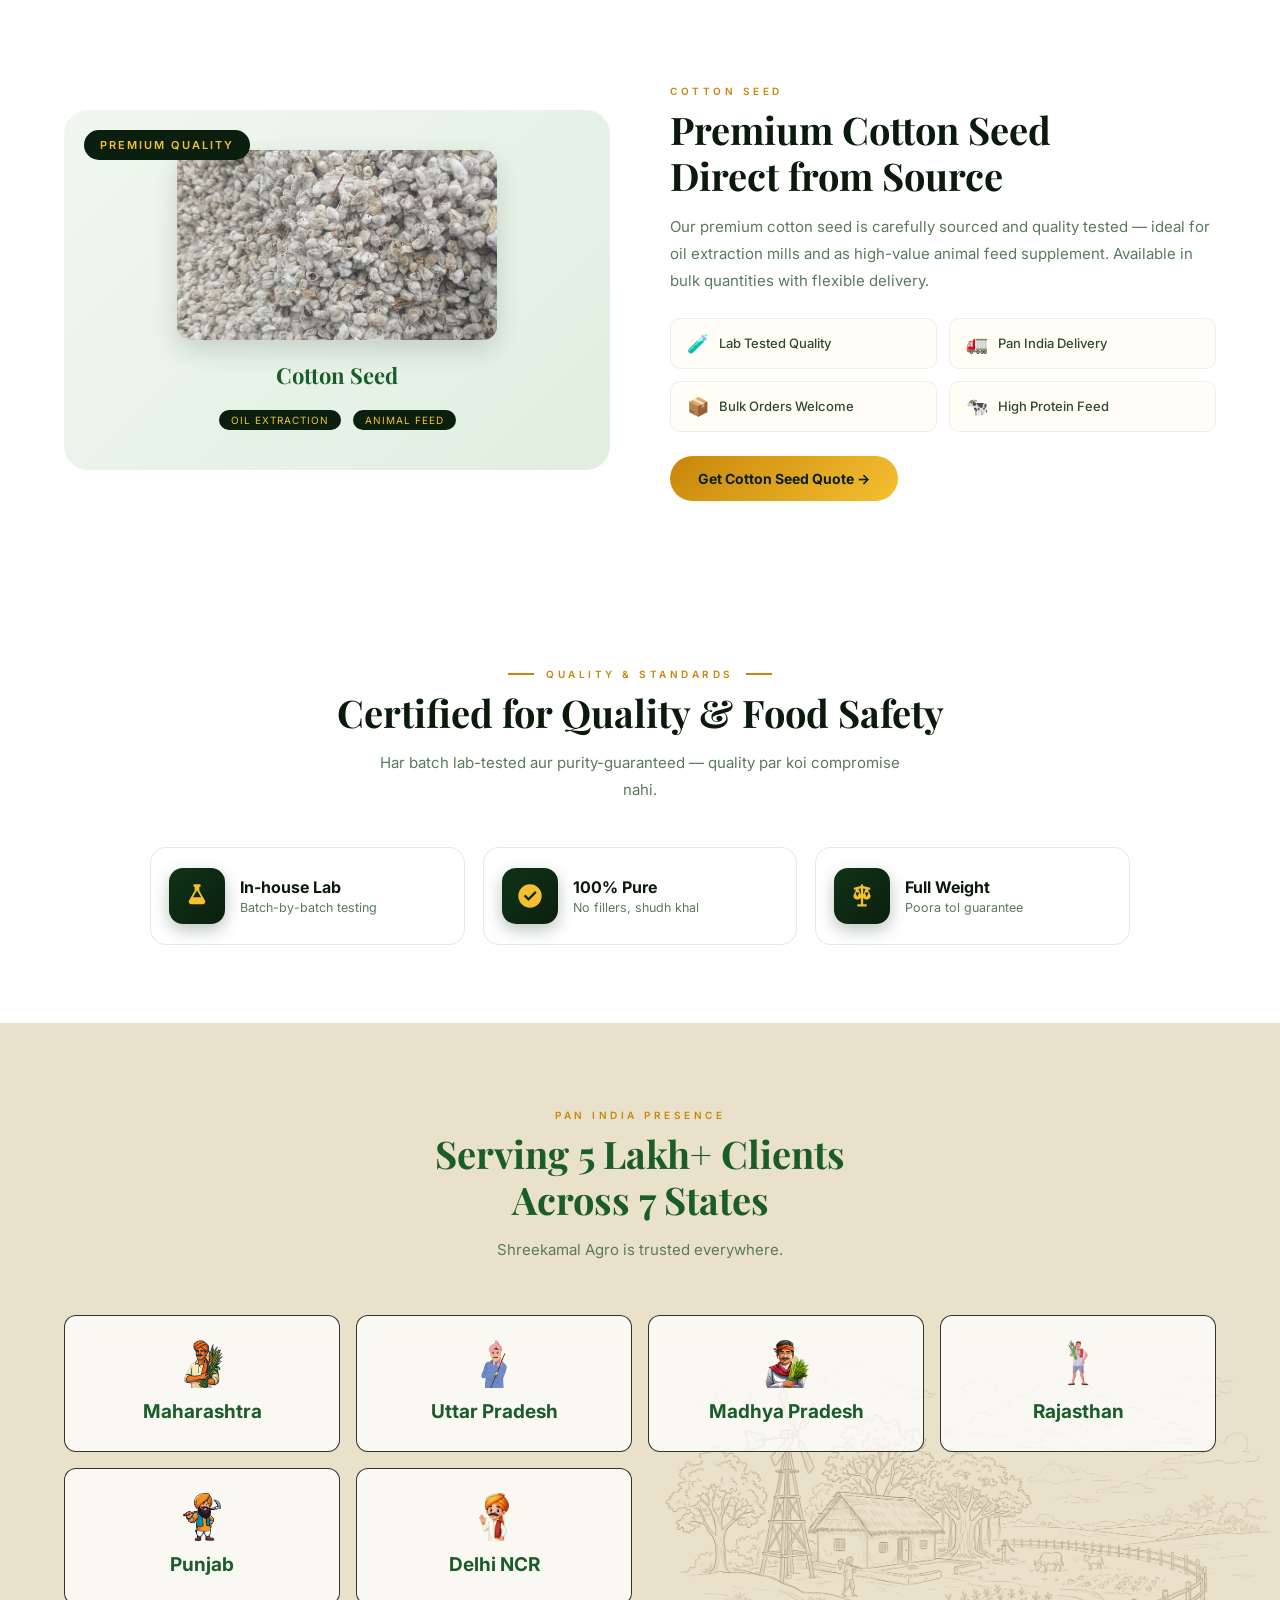
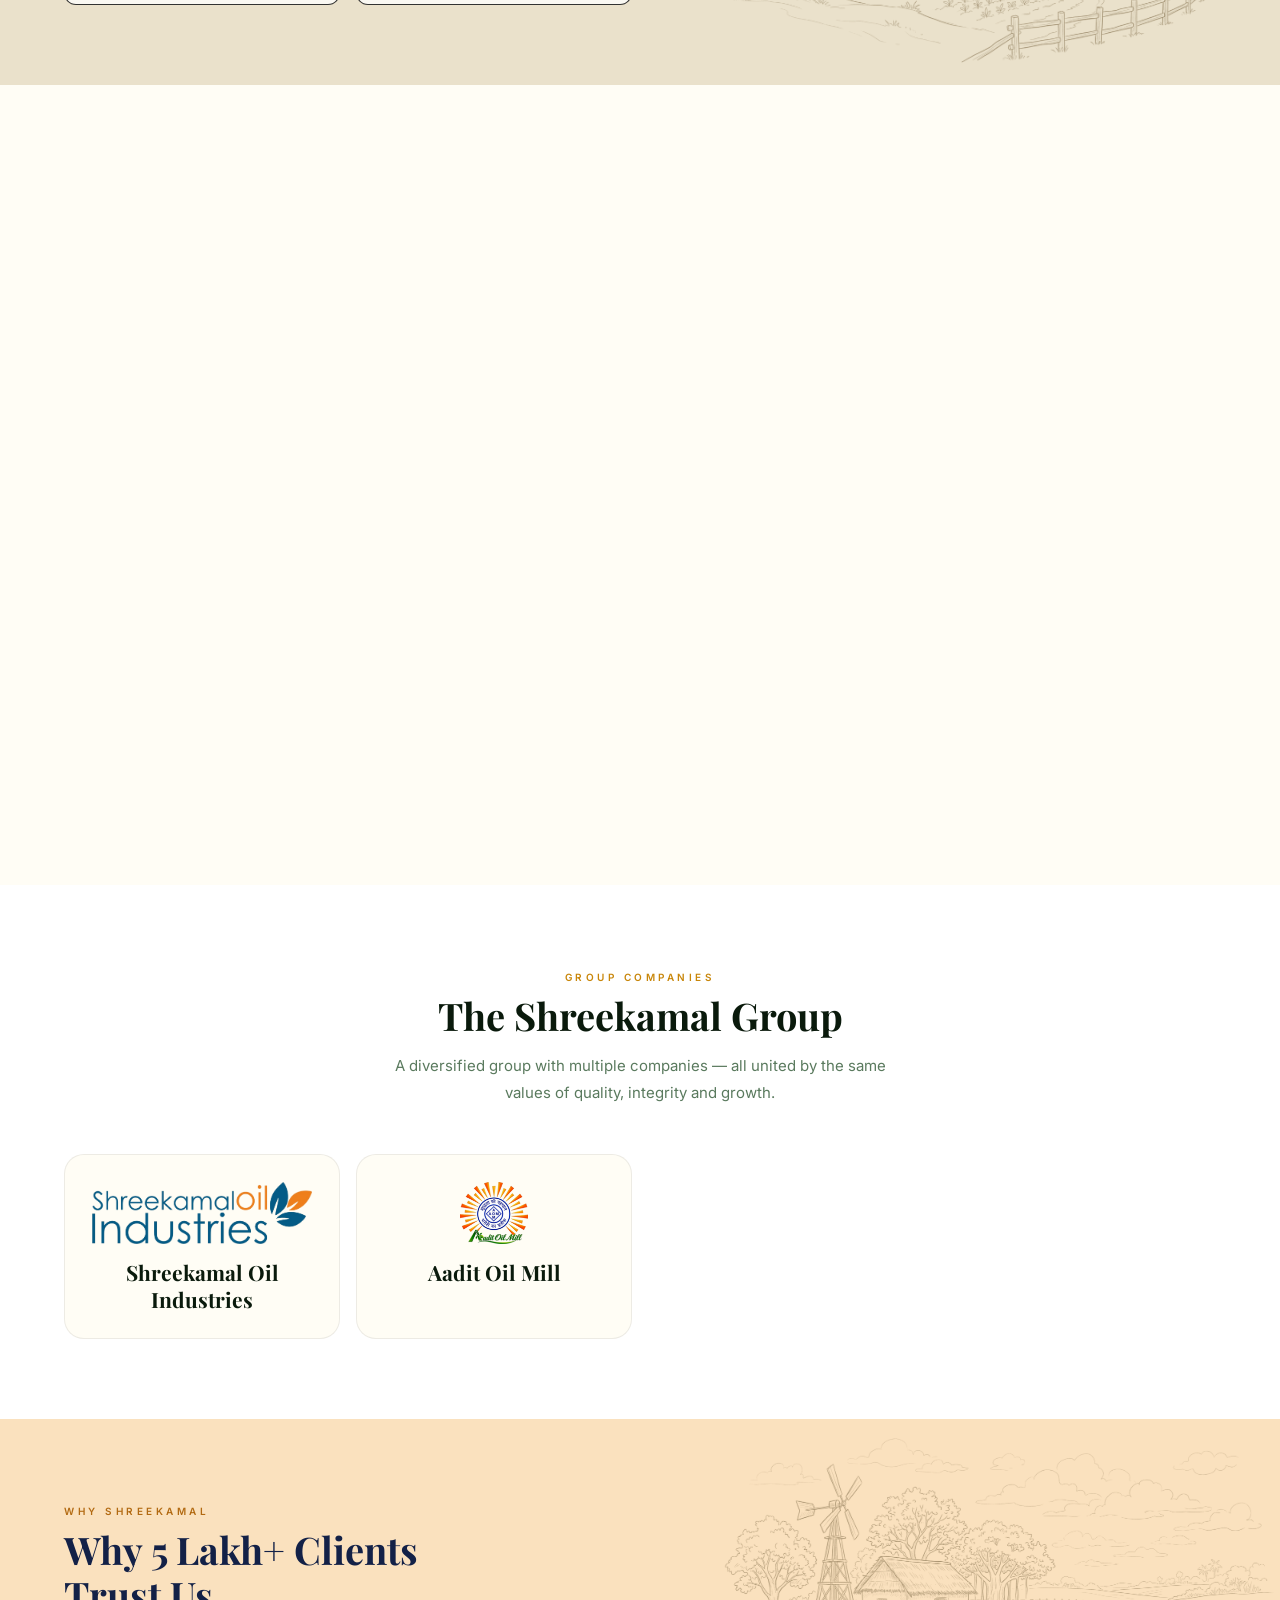
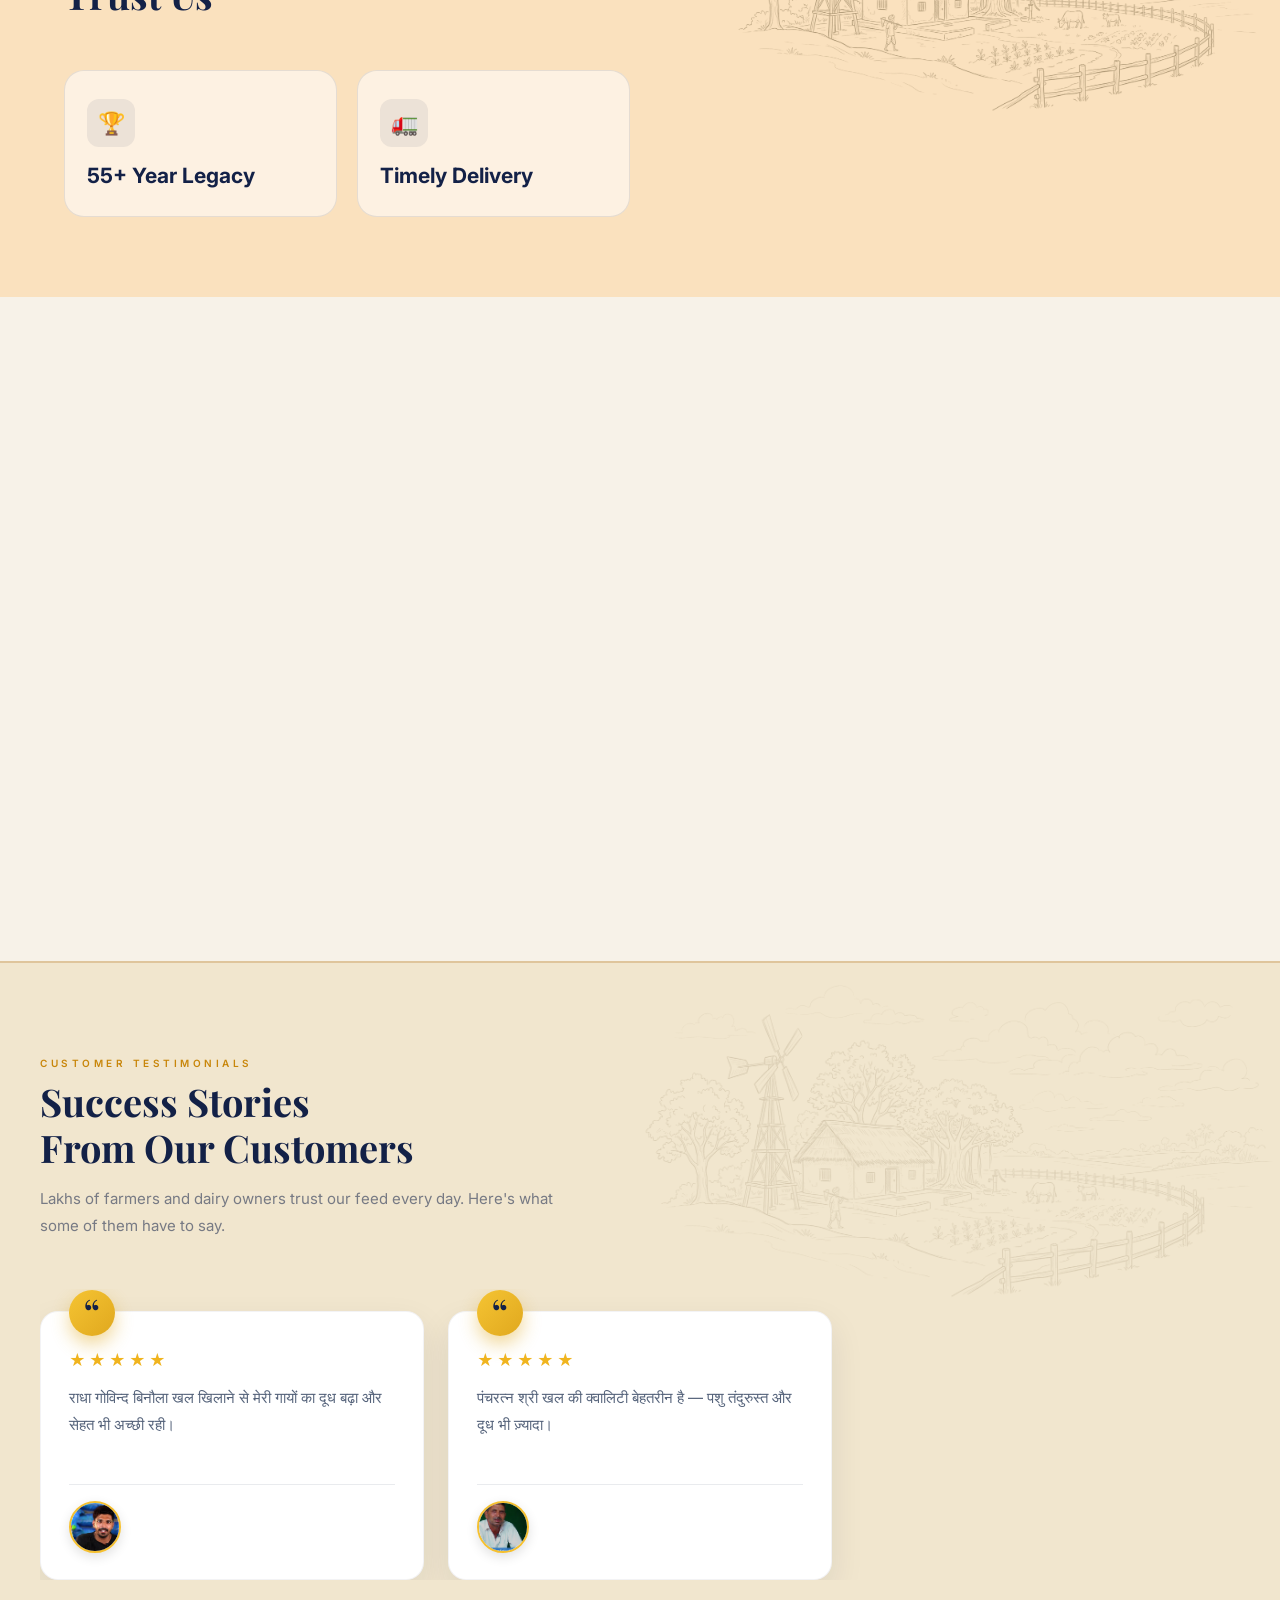
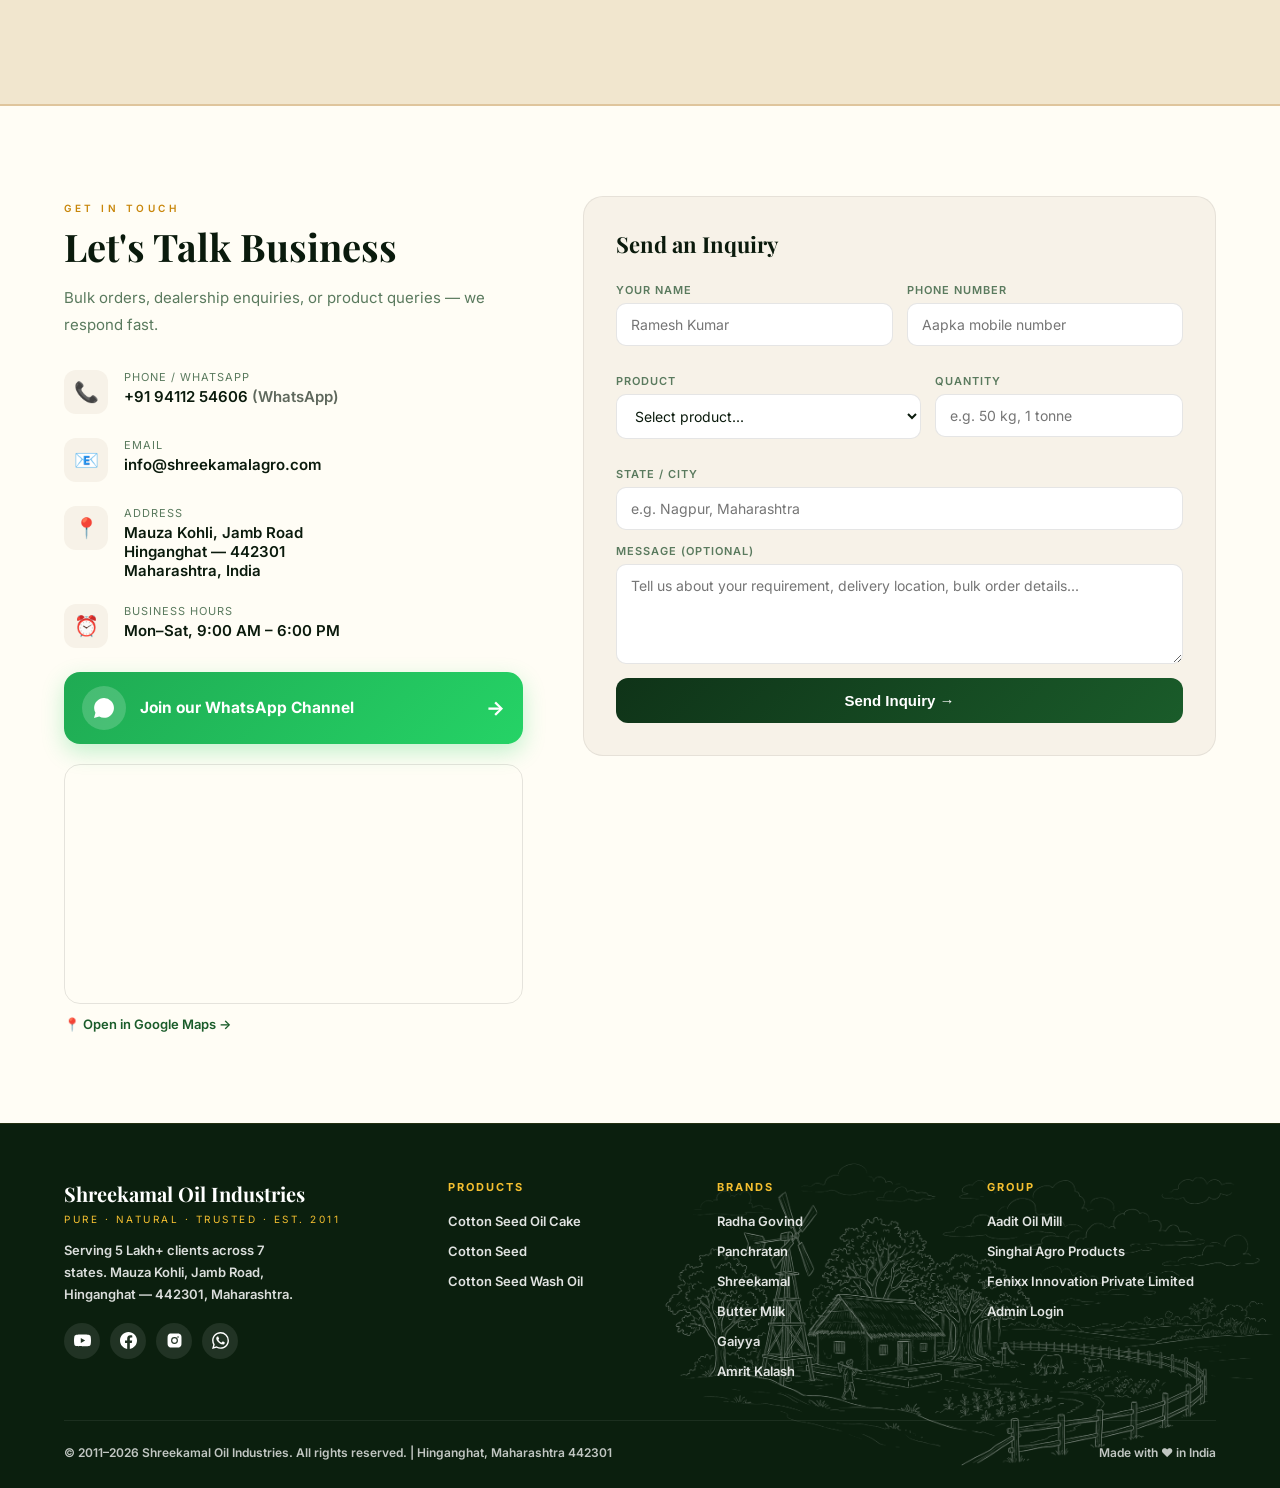
==== commit efd90e78: "DIWALI VIDEO" ====
--- a/index.html
+++ b/index.html
@@ -78,6 +78,18 @@
   </div>
 </div>
 <div class="dw-float" aria-hidden="true"><span class="dw-float-diya">🪔</span></div>
+<video class="dw-video" muted playsinline preload="auto" aria-hidden="true"><source src="video/diwali_flow.webm" type="video/webm"></video>
+<script>
+(function(){
+  if(!document.body.classList.contains('diwali-on')) return;
+  var v=document.querySelector('.dw-video'); if(!v) return;
+  var GAP=6500; /* website khulne / gayab hone ke baad 6.5 sec wait */
+  function hideThenWait(){ v.classList.remove('dw-show'); setTimeout(showPlay, GAP); }
+  function showPlay(){ try{v.currentTime=0;}catch(e){} v.classList.add('dw-show'); var pr=v.play(); if(pr&&pr.catch) pr.catch(function(){}); }
+  v.addEventListener('ended', hideThenWait);
+  setTimeout(showPlay, GAP); /* pehli baar bhi 6.5 sec baad */
+})();
+</script>
 <canvas id="dwFire" class="dw-fire" aria-hidden="true"></canvas>
 <style>
   /* ---- Diwali strip ---- */
@@ -120,6 +132,11 @@
   .dw-float-diya{font-size:60px;display:block;animation:dwFloat 3.6s ease-in-out infinite;filter:drop-shadow(0 0 14px rgba(255,160,40,.9)) drop-shadow(0 0 26px rgba(255,120,20,.5));}
   @keyframes dwFloat{0%,100%{transform:translateY(0) rotate(-2deg);filter:drop-shadow(0 0 12px rgba(255,160,40,.8));}50%{transform:translateY(-10px) rotate(2deg);filter:drop-shadow(0 0 20px rgba(255,180,60,1));}}
   @media(max-width:768px){.dw-float{left:10px;bottom:78px;} .dw-float-diya{font-size:44px;}}
+  .dw-video{display:none;}
+  .diwali-on .dw-video{display:block;position:fixed;right:12px;bottom:88px;width:210px;height:auto;z-index:1499;pointer-events:none;
+    filter:drop-shadow(0 0 9px rgba(255,150,40,.45));opacity:0;visibility:hidden;transition:opacity .5s ease;}
+  .diwali-on .dw-video.dw-show{opacity:1;visibility:visible;}
+  @media(max-width:768px){.diwali-on .dw-video{width:150px;right:6px;bottom:150px;}}
   /* ---- Splash festive (Diwali) ---- */
   .sk-fest-d{display:none;}
   .diwali-on .sk-fest-d{display:block;position:absolute;inset:0;z-index:3;pointer-events:none;}
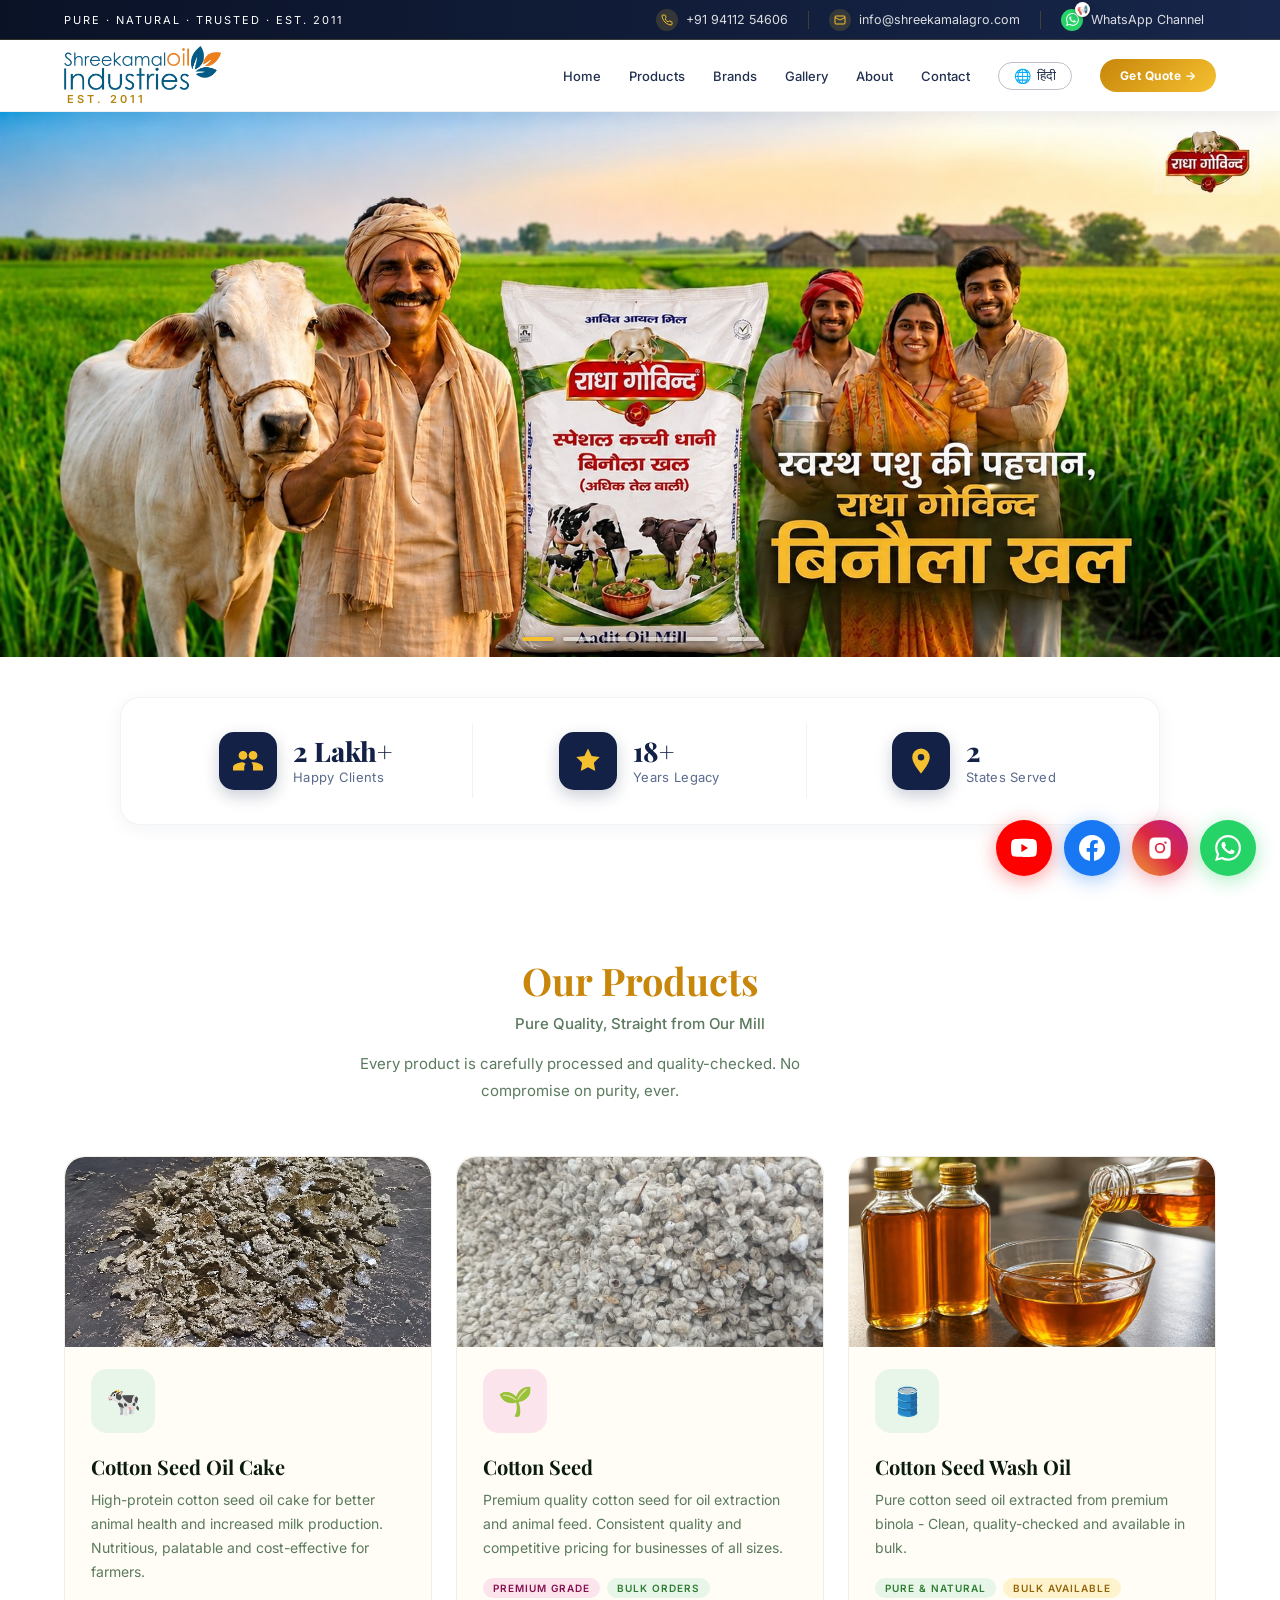
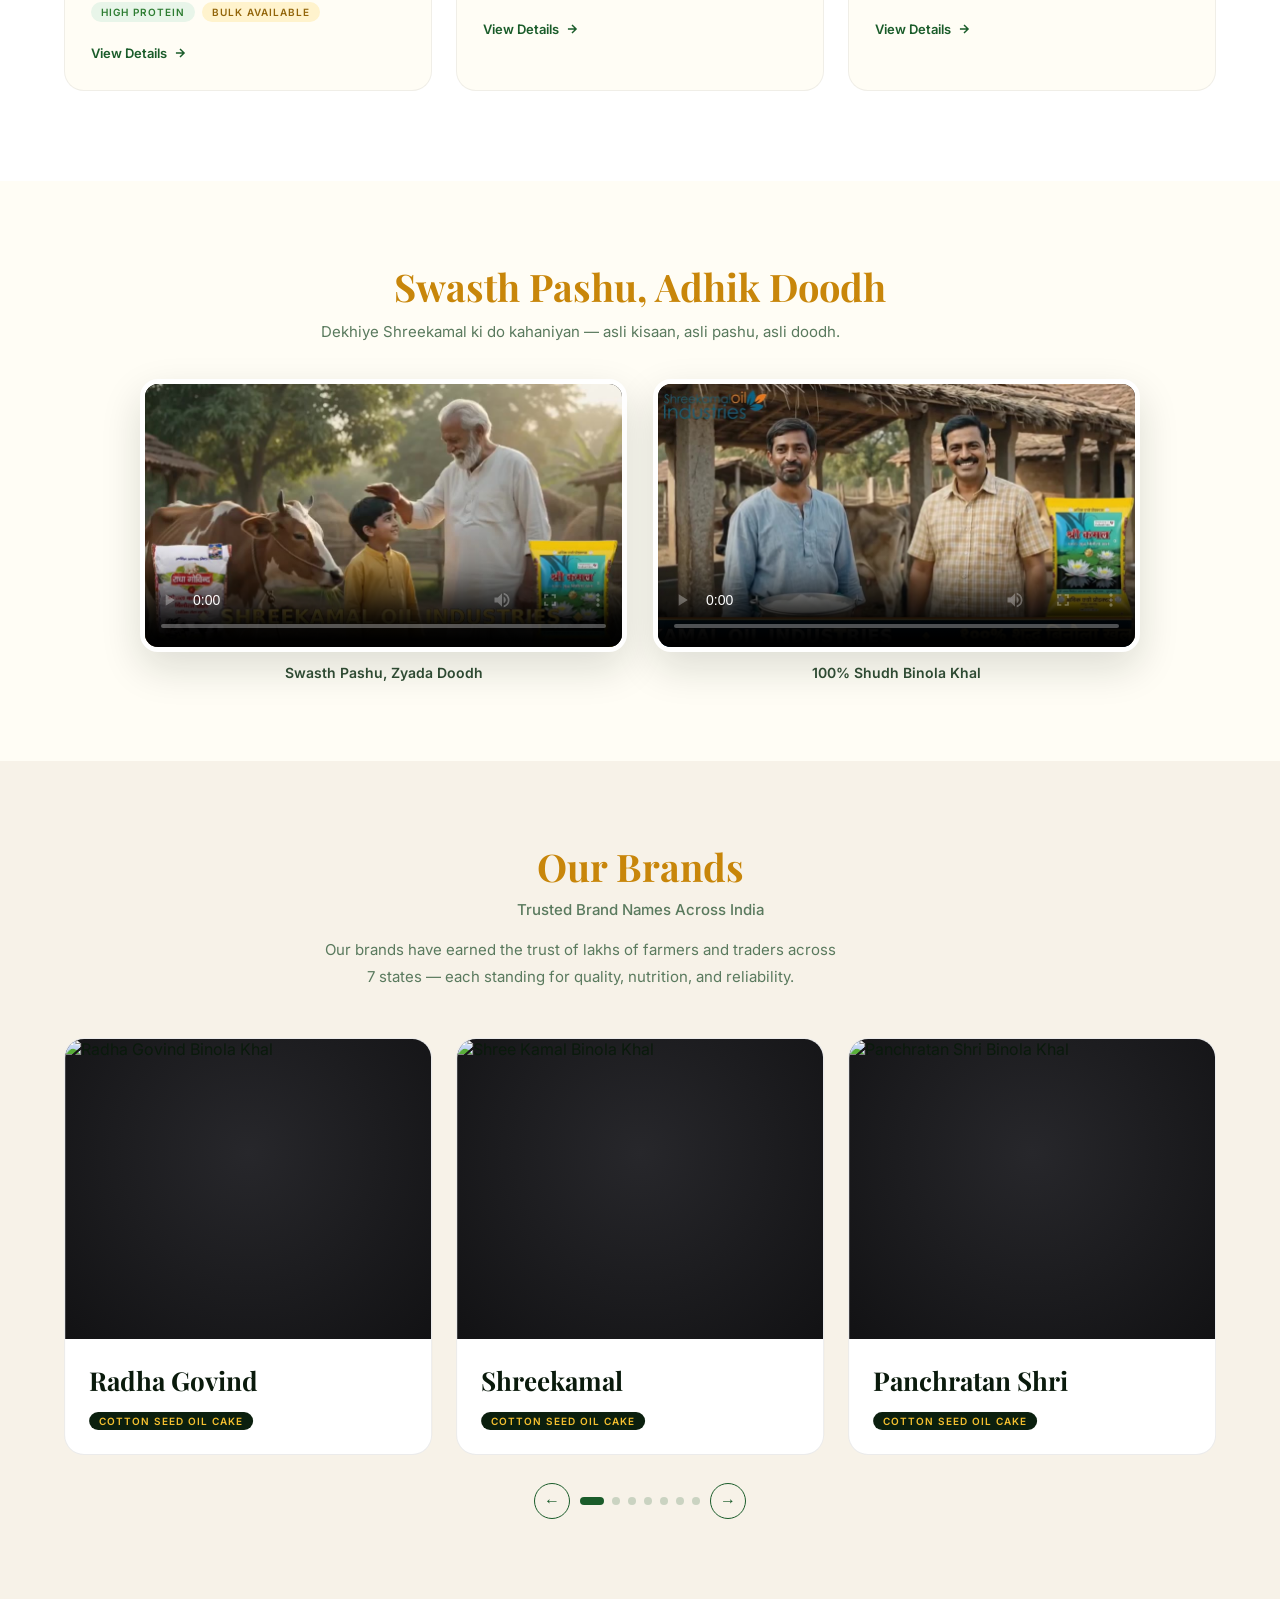
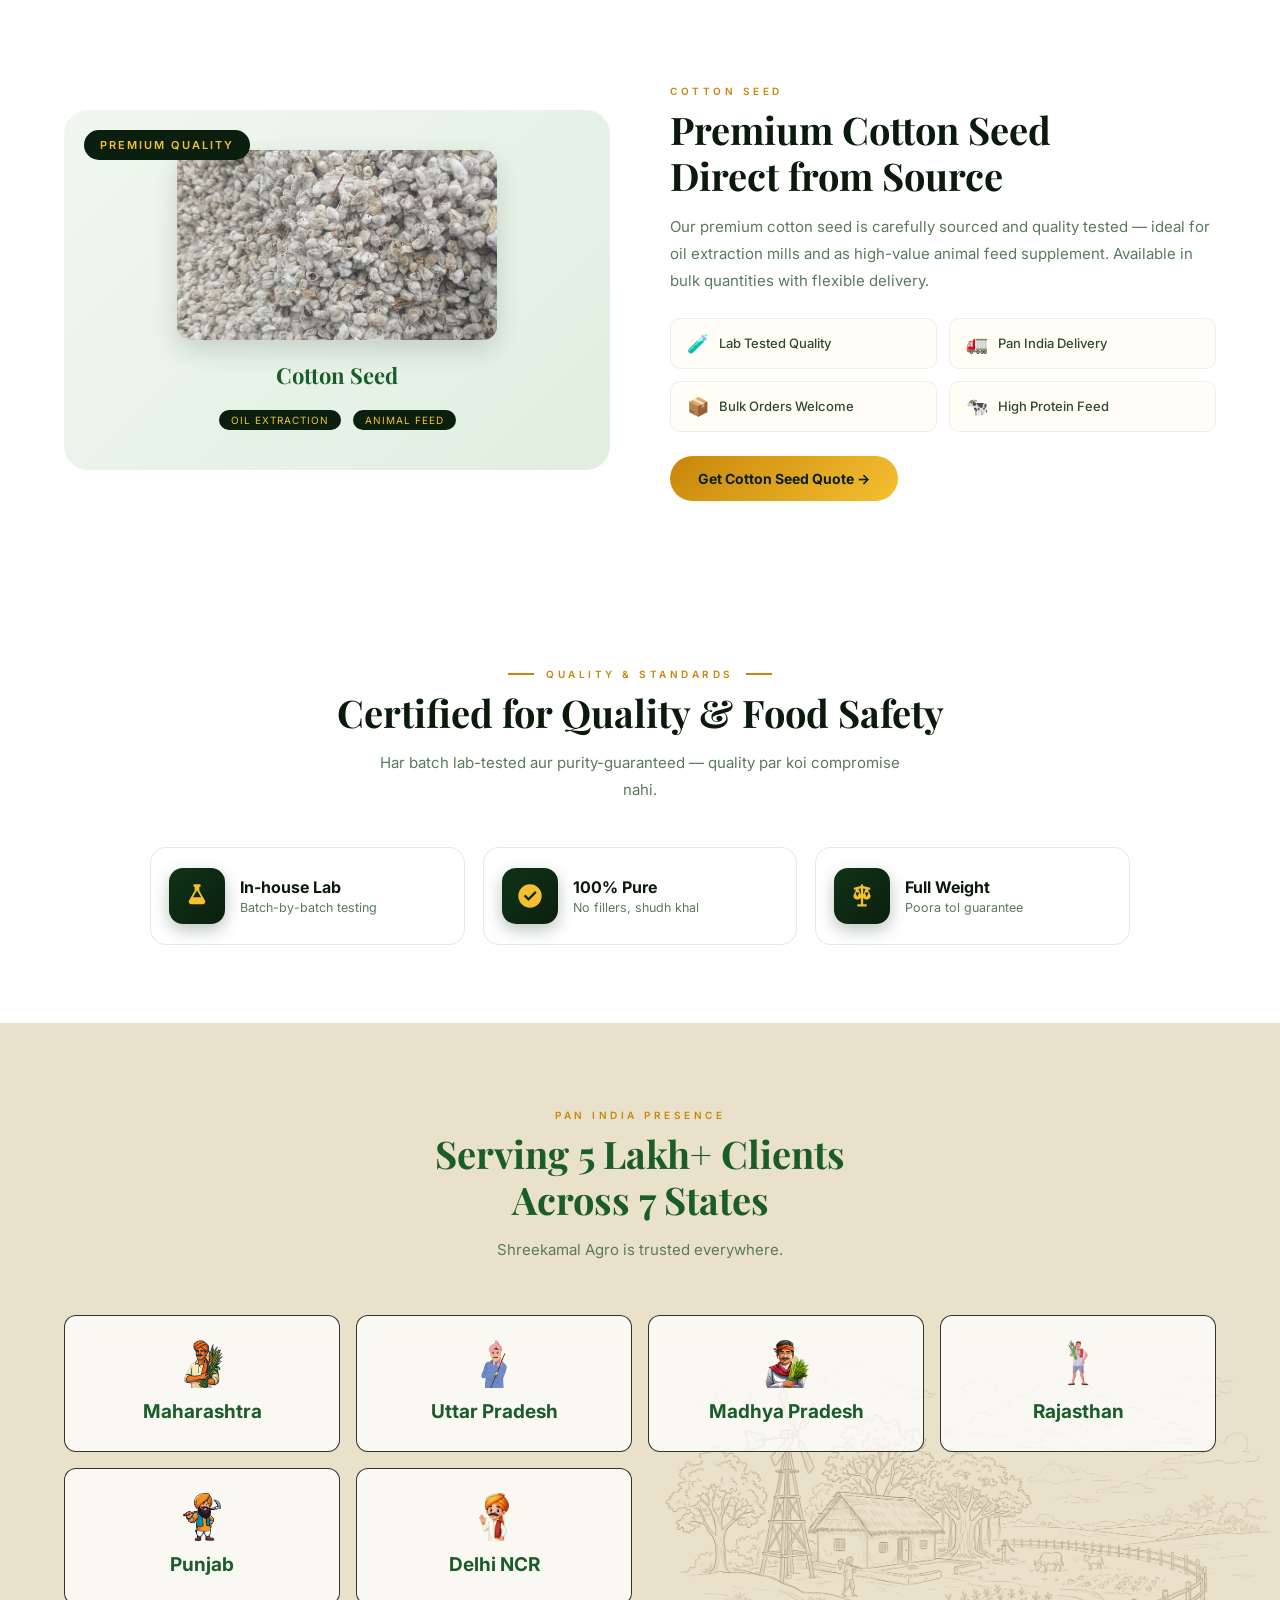
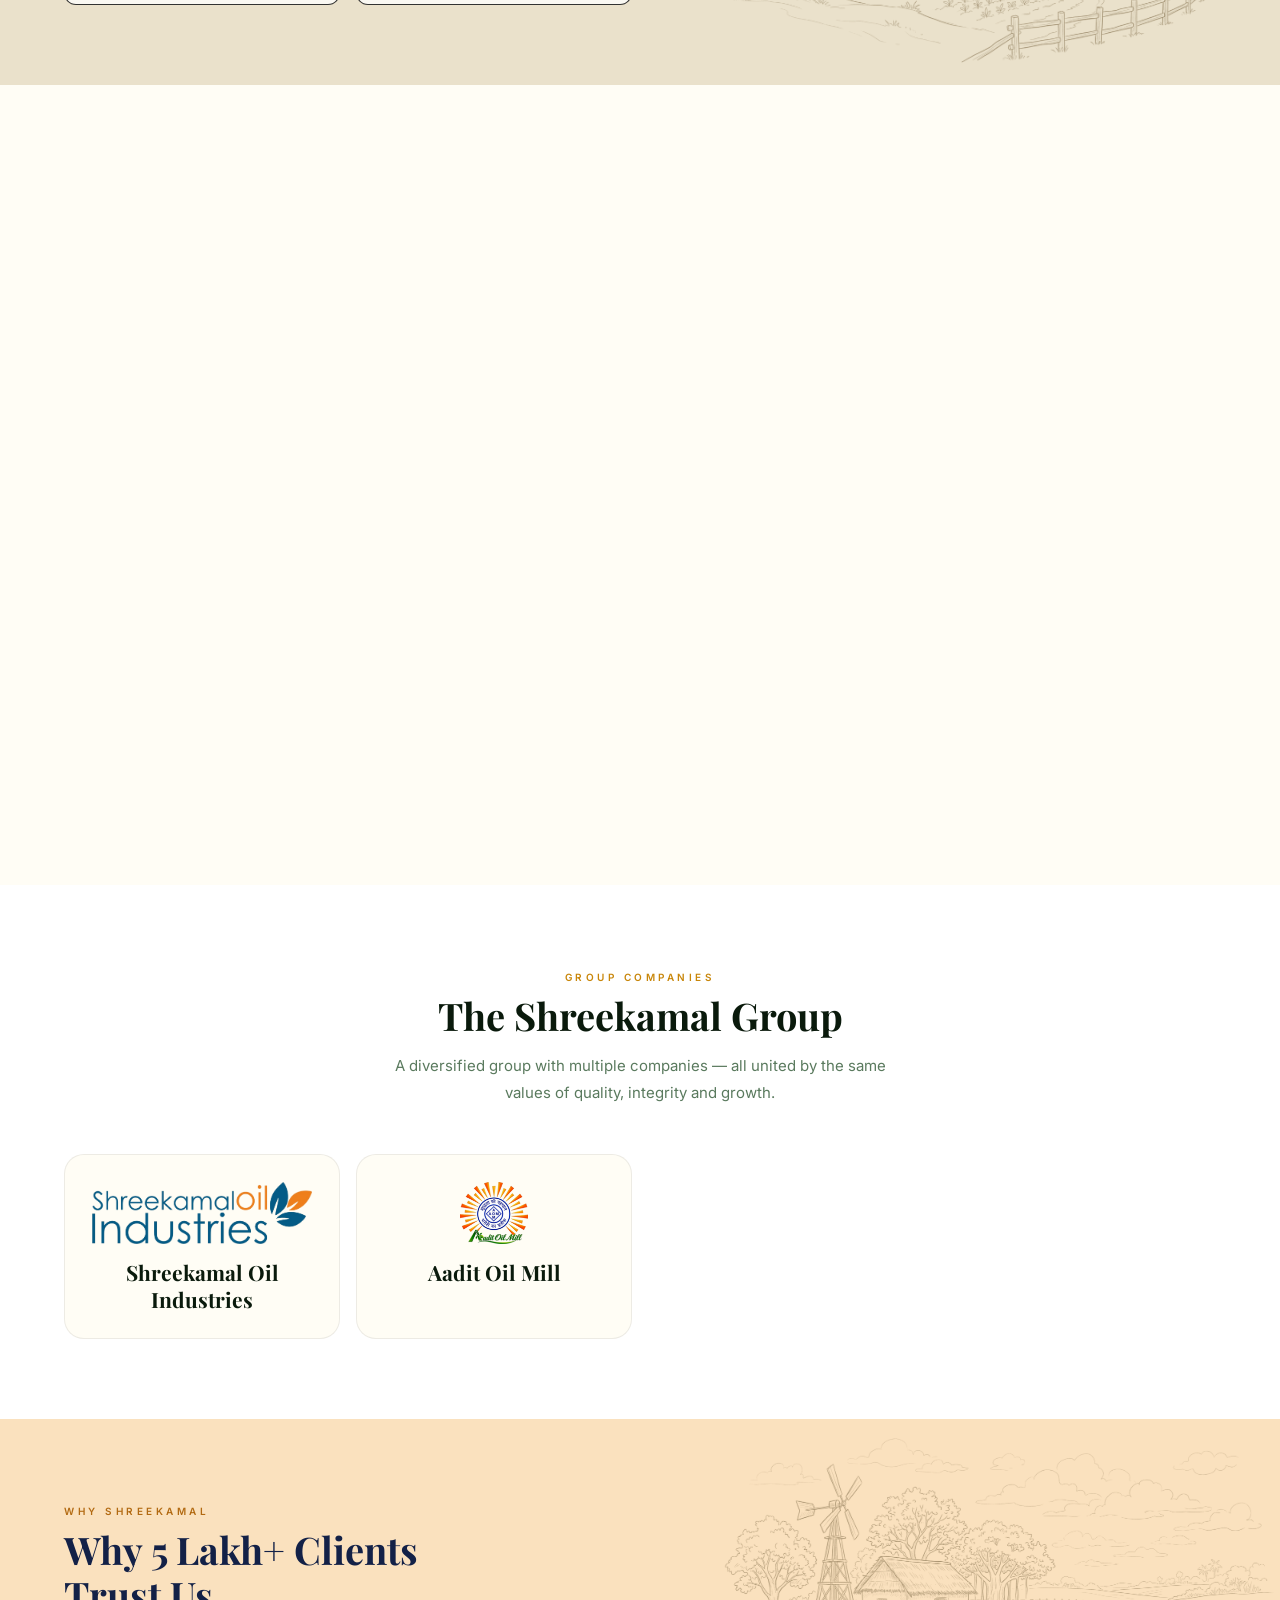
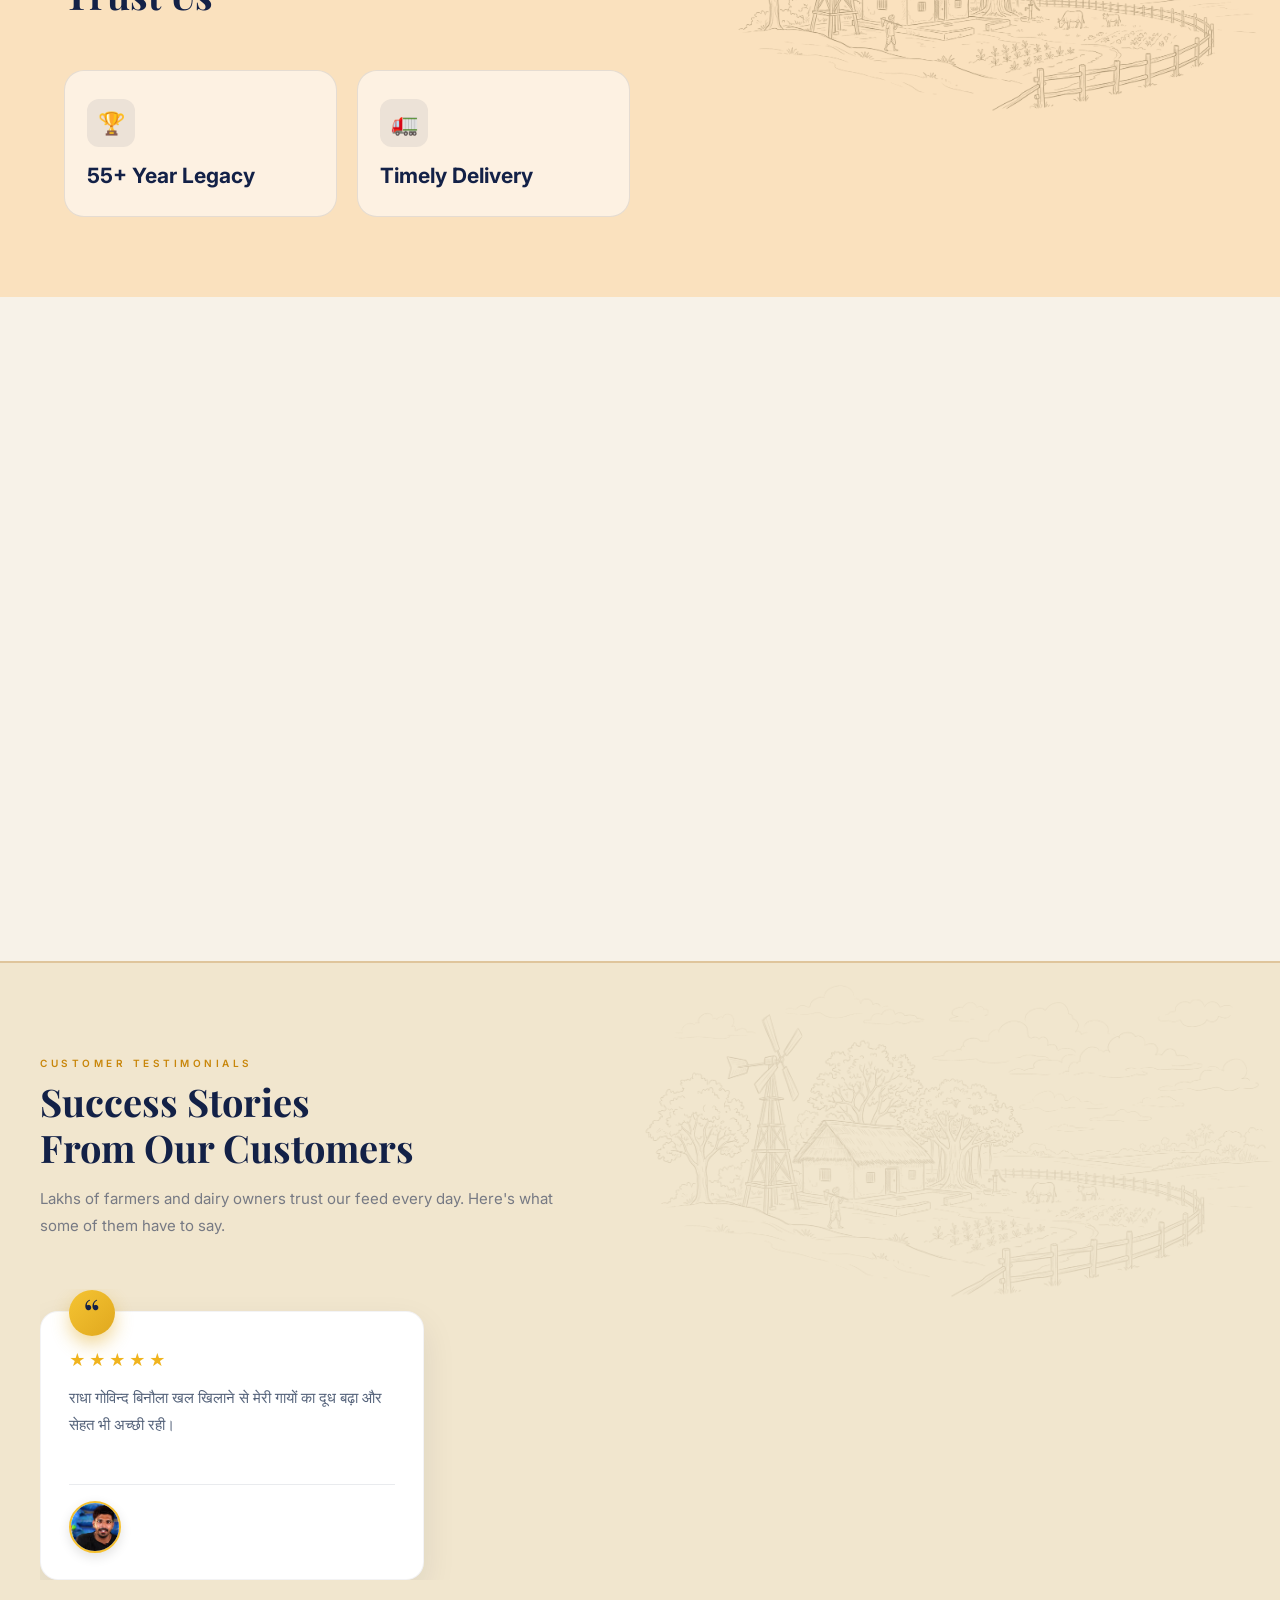
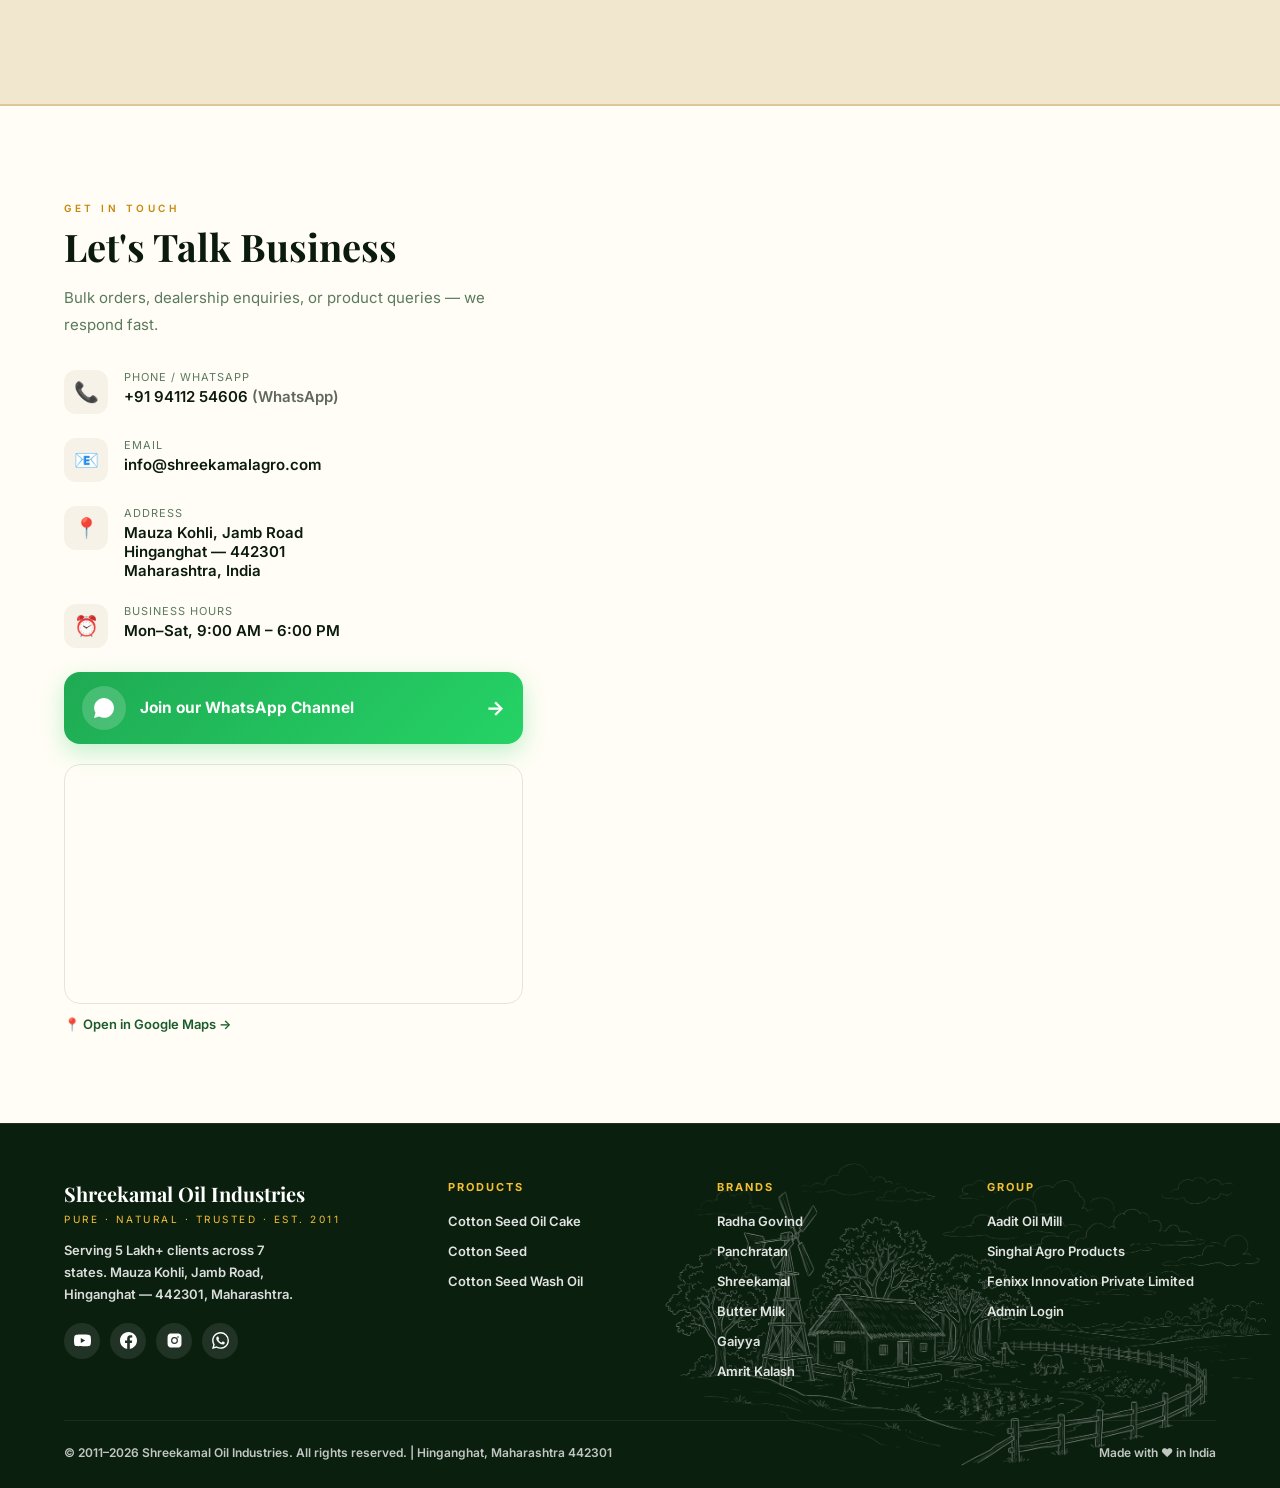
==== commit 237d52e8: "DIW VIDEO1" ====
--- a/index.html
+++ b/index.html
@@ -83,7 +83,7 @@
 (function(){
   if(!document.body.classList.contains('diwali-on')) return;
   var v=document.querySelector('.dw-video'); if(!v) return;
-  var GAP=6500; /* website khulne / gayab hone ke baad 6.5 sec wait */
+  var GAP=4000; /* website khulne / gayab hone ke baad 4 sec wait */
   function hideThenWait(){ v.classList.remove('dw-show'); setTimeout(showPlay, GAP); }
   function showPlay(){ try{v.currentTime=0;}catch(e){} v.classList.add('dw-show'); var pr=v.play(); if(pr&&pr.catch) pr.catch(function(){}); }
   v.addEventListener('ended', hideThenWait);
@@ -133,10 +133,10 @@
   @keyframes dwFloat{0%,100%{transform:translateY(0) rotate(-2deg);filter:drop-shadow(0 0 12px rgba(255,160,40,.8));}50%{transform:translateY(-10px) rotate(2deg);filter:drop-shadow(0 0 20px rgba(255,180,60,1));}}
   @media(max-width:768px){.dw-float{left:10px;bottom:78px;} .dw-float-diya{font-size:44px;}}
   .dw-video{display:none;}
-  .diwali-on .dw-video{display:block;position:fixed;right:12px;bottom:88px;width:210px;height:auto;z-index:1499;pointer-events:none;
+  .diwali-on .dw-video{display:block;position:fixed;right:12px;bottom:88px;width:270px;height:auto;z-index:1499;pointer-events:none;
     filter:drop-shadow(0 0 9px rgba(255,150,40,.45));opacity:0;visibility:hidden;transition:opacity .5s ease;}
   .diwali-on .dw-video.dw-show{opacity:1;visibility:visible;}
-  @media(max-width:768px){.diwali-on .dw-video{width:150px;right:6px;bottom:150px;}}
+  @media(max-width:768px){.diwali-on .dw-video{width:190px;right:6px;bottom:150px;}}
   /* ---- Splash festive (Diwali) ---- */
   .sk-fest-d{display:none;}
   .diwali-on .sk-fest-d{display:block;position:absolute;inset:0;z-index:3;pointer-events:none;}
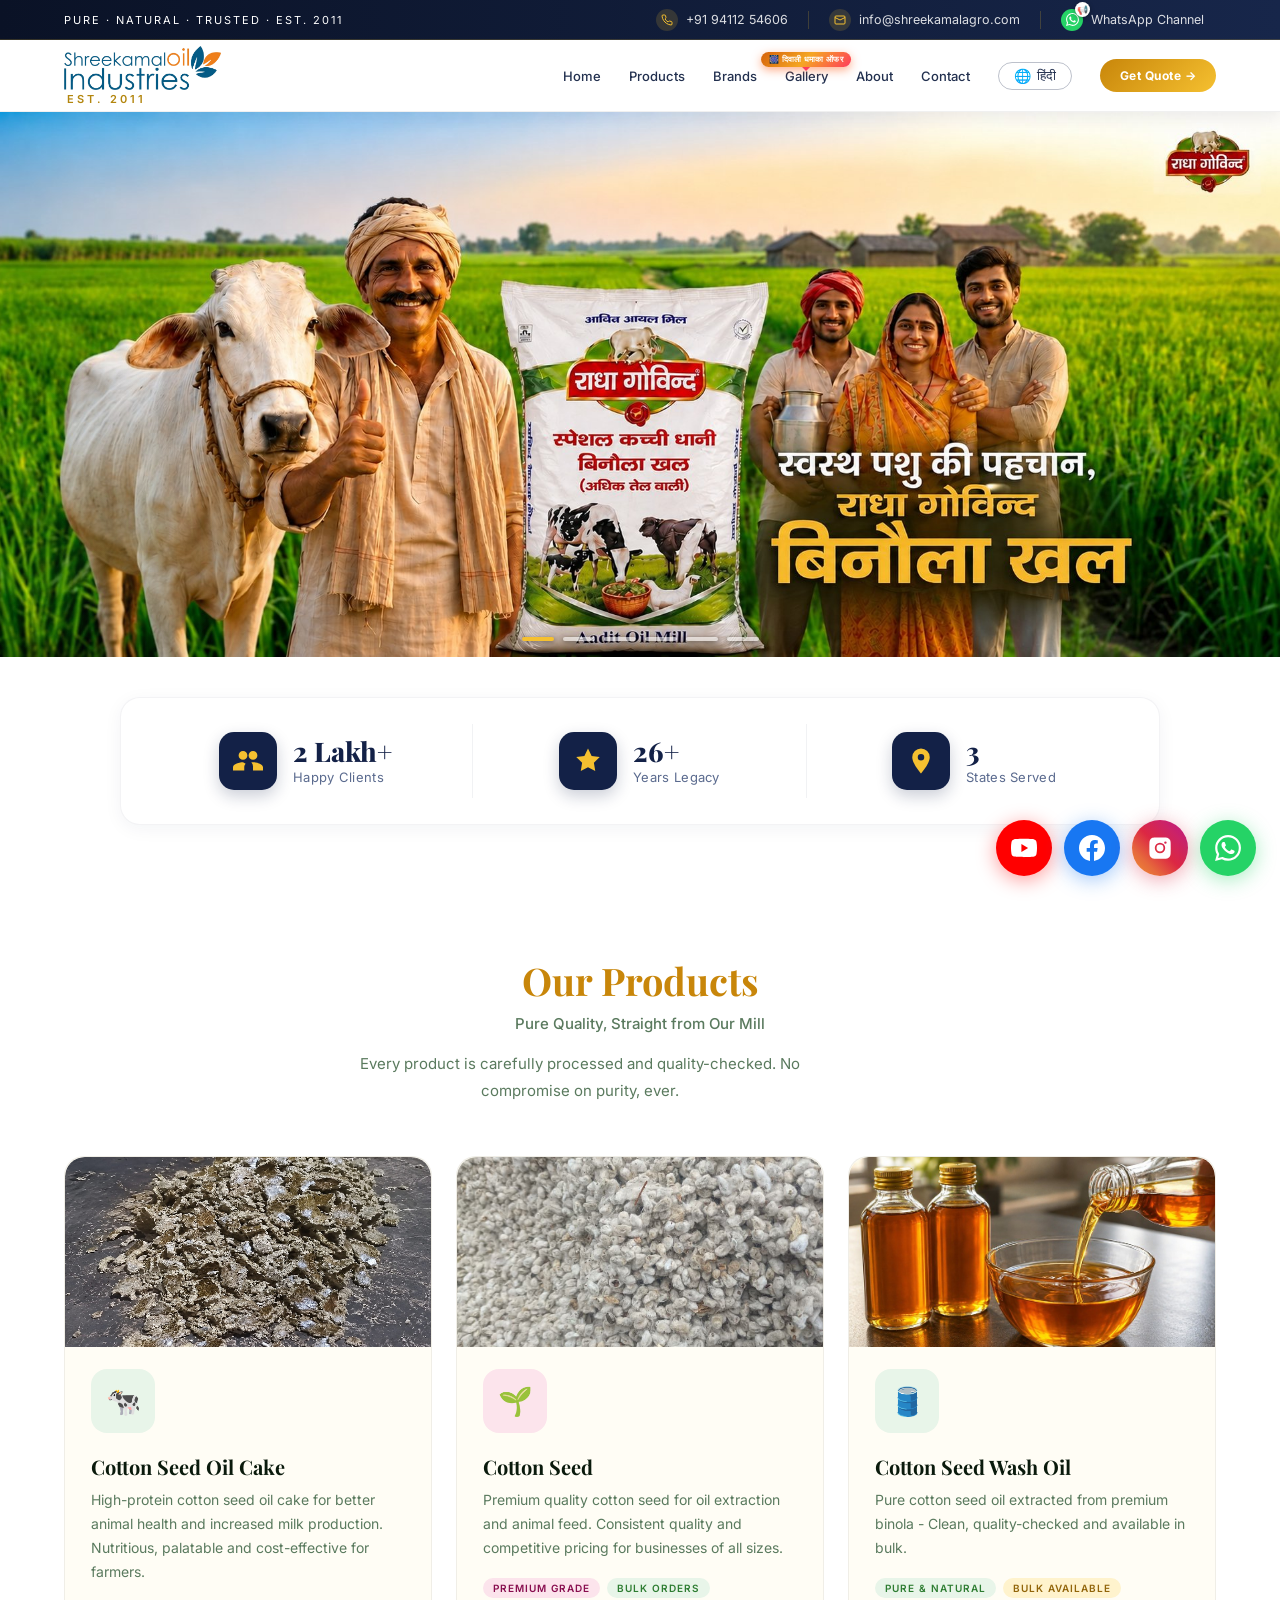
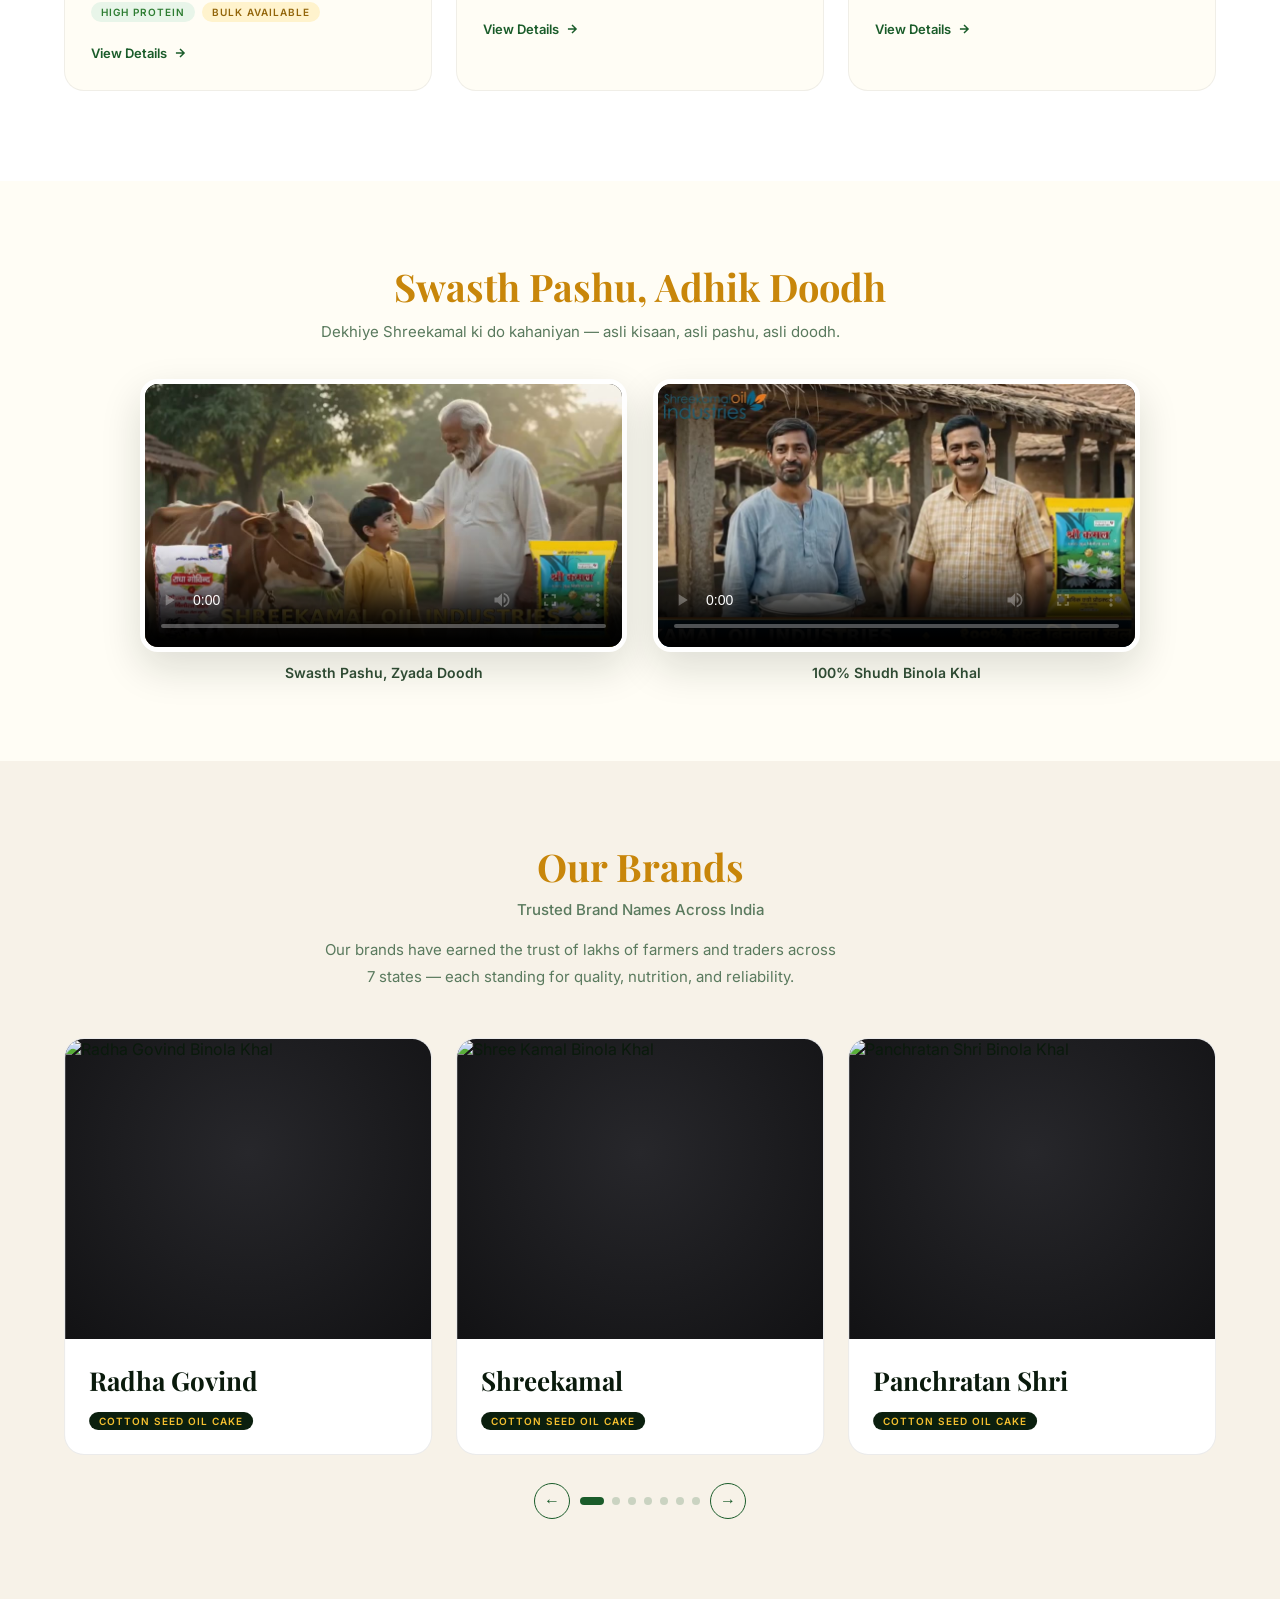
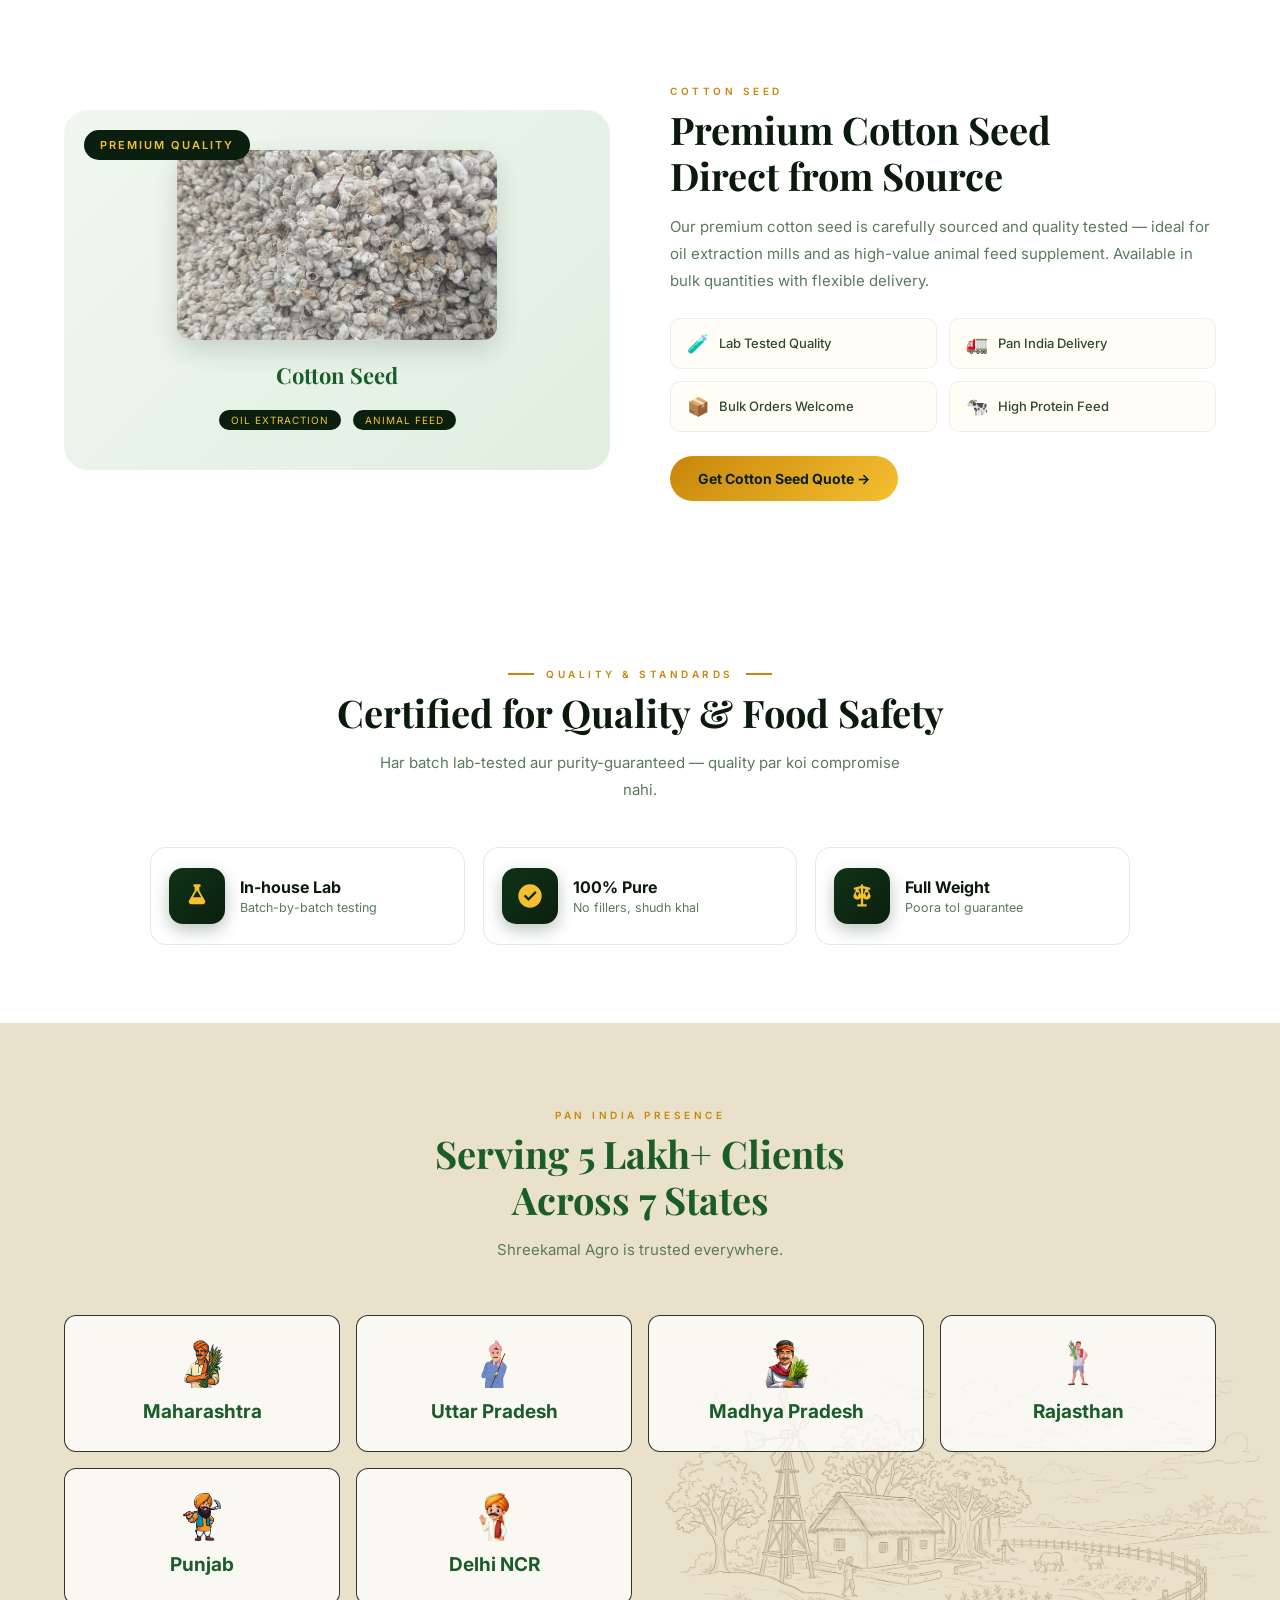
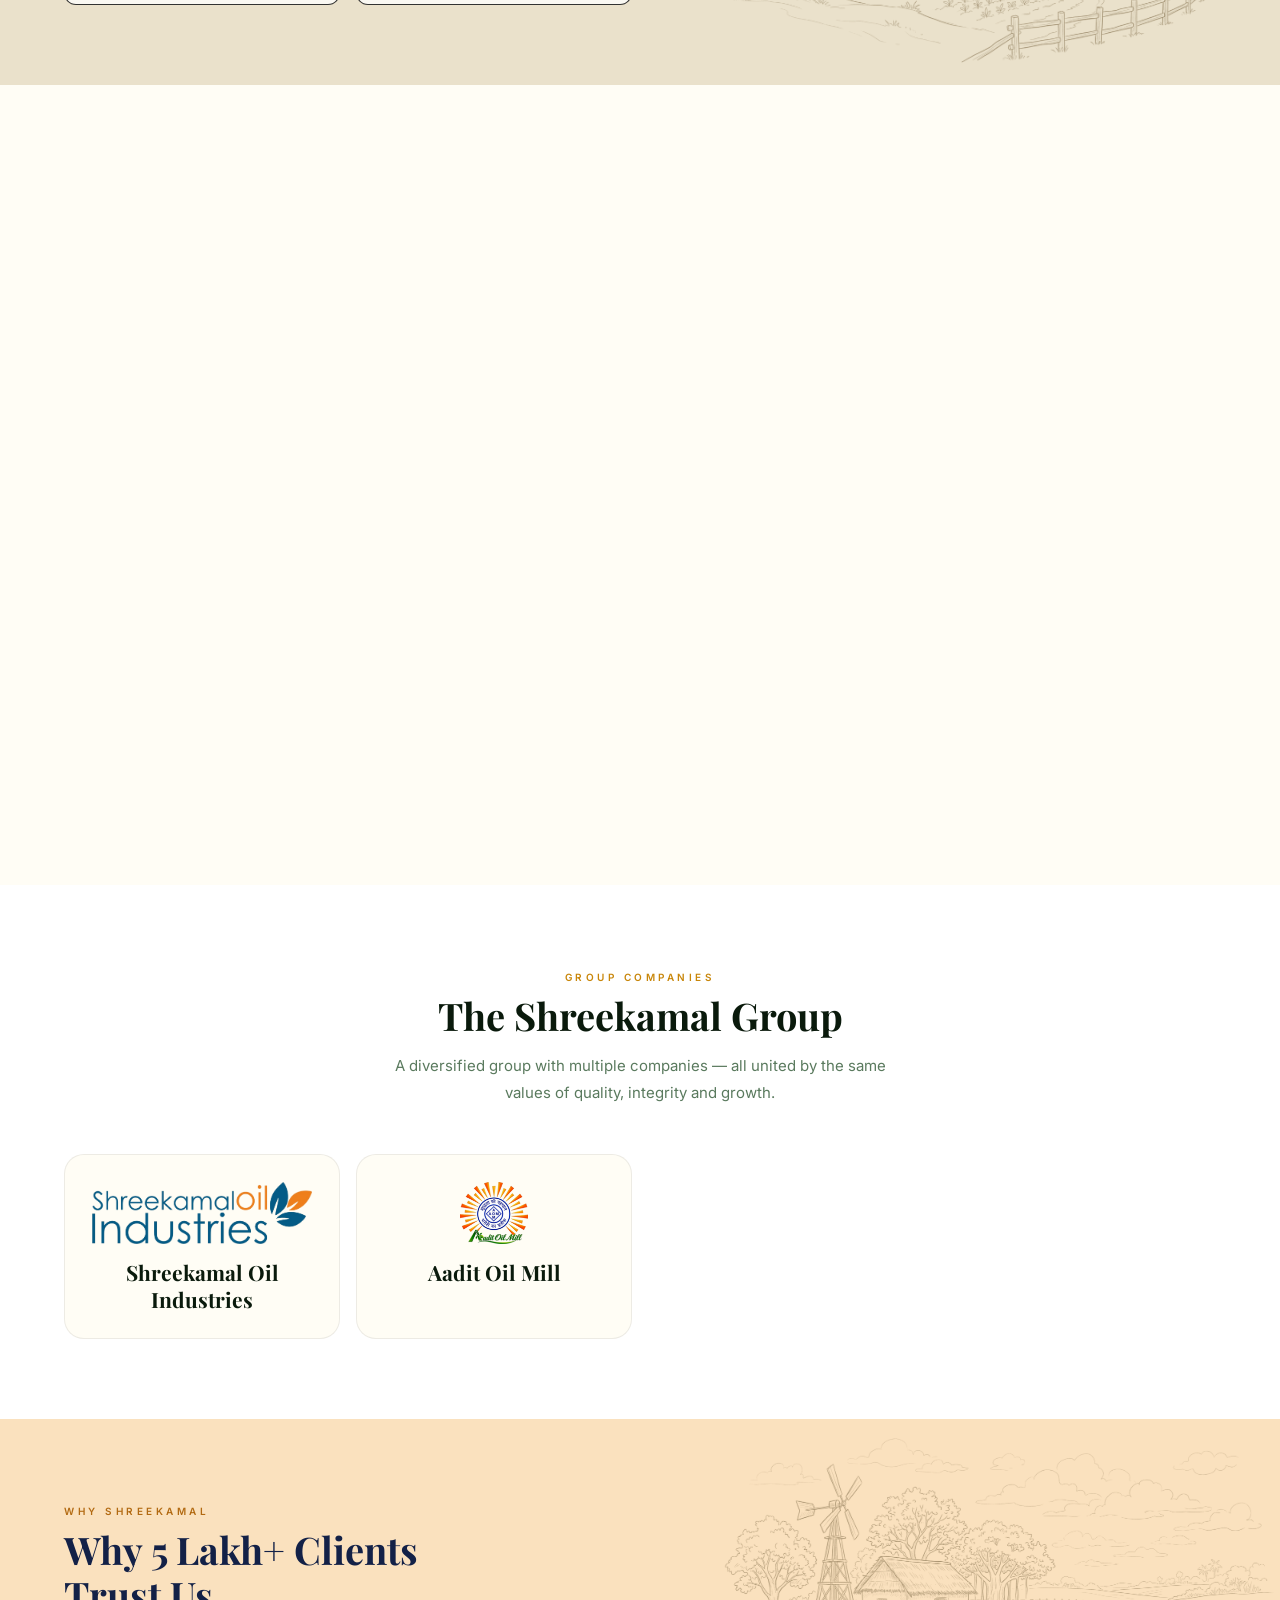
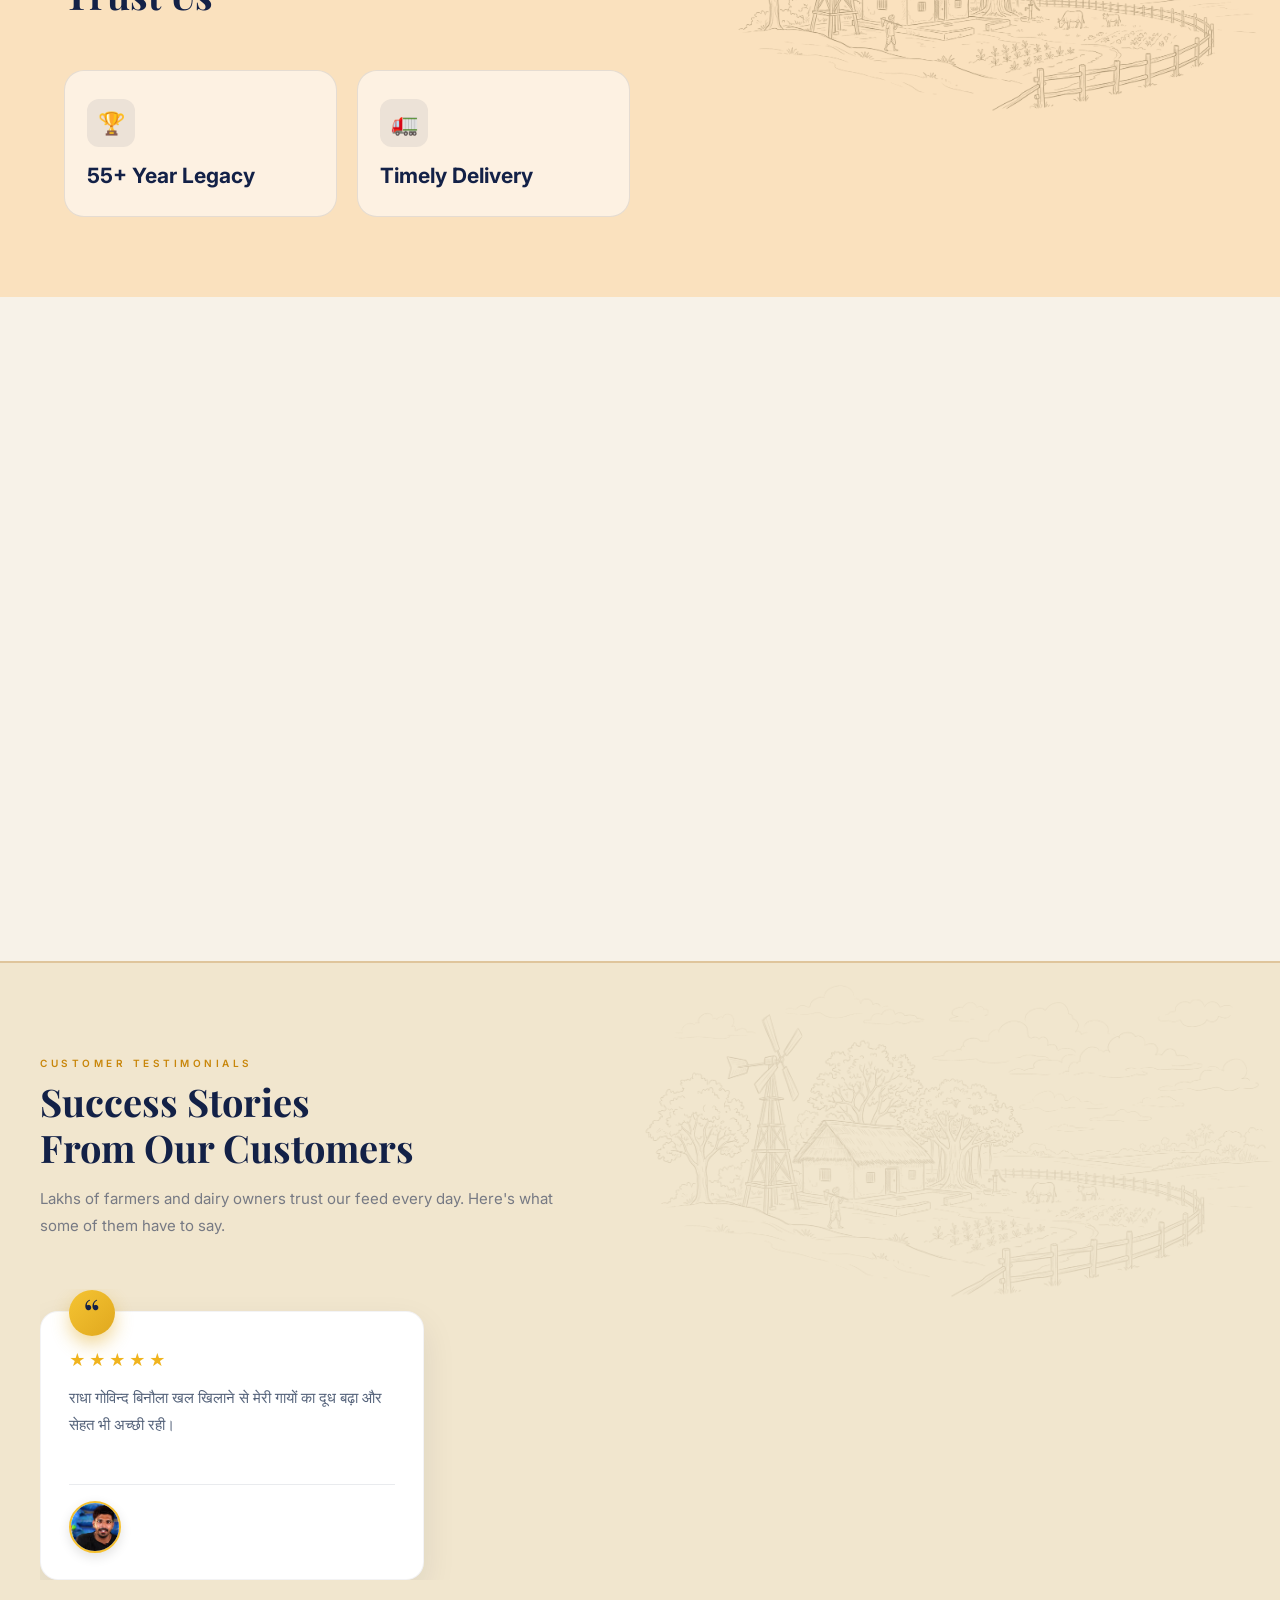
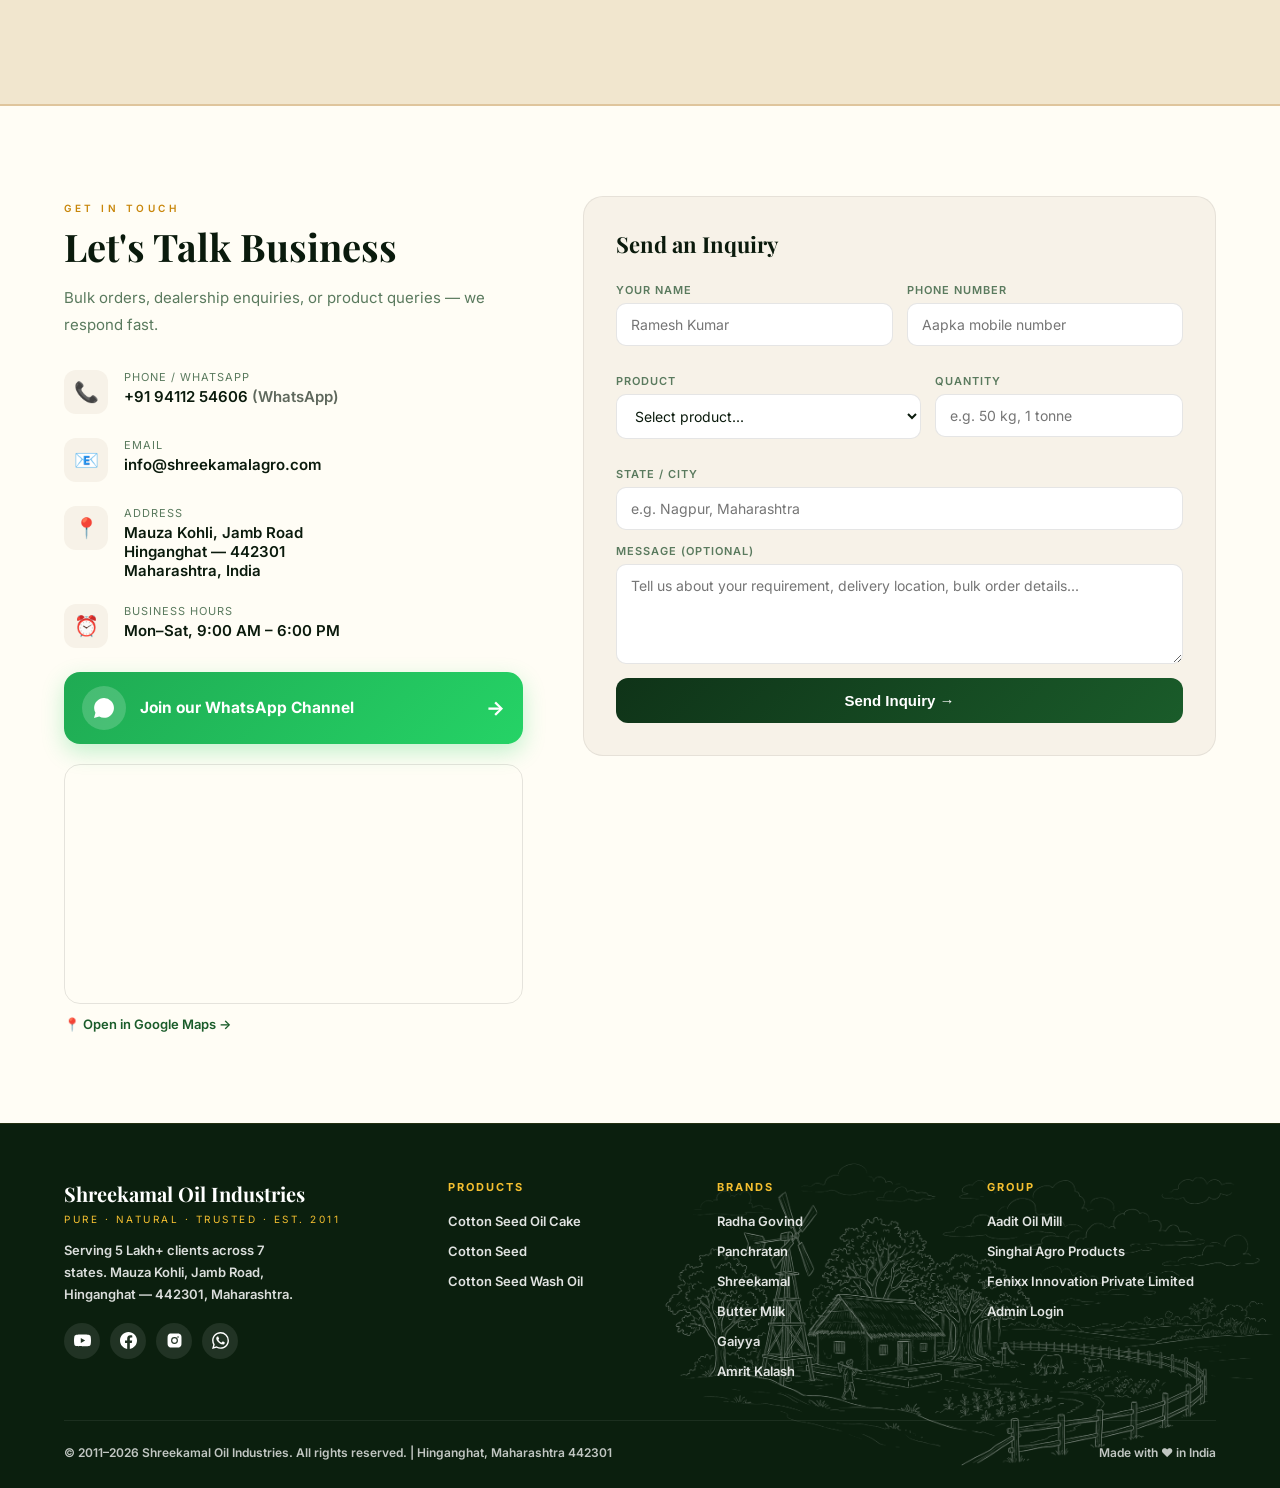
==== commit e6a17a3d: "13 NOV DISAPEAR" ====
--- a/index.html
+++ b/index.html
@@ -53,10 +53,10 @@
 </script>
 <link rel="stylesheet" href="style.css"/>
 </head>
-<body class="has-topbar janm-on vishw-on diwali-on">
+<body class="has-topbar janm-on vishw-on diwali-on offer-on">
 <script>try{if(new Date()>=new Date('2026-09-06T00:00:00')){document.body.classList.remove('janm-on');}}catch(e){}
 try{if(new Date()>=new Date('2026-09-19T00:00:00')){document.body.classList.remove('vishw-on');}}catch(e){}
-try{if(new Date()>=new Date('2026-11-12T00:00:00')){document.body.classList.remove('diwali-on');}}catch(e){}</script>
+try{if(new Date()>=new Date('2026-11-13T00:00:00')){document.body.classList.remove('diwali-on');}}catch(e){}</script>
 
 <!-- ===== DIWALI FESTIVE (12 Nov 2026 ko apne aap hat jayega) ===== -->
 <div id="diwaliStrip" class="diwali-strip">
--- a/style.css
+++ b/style.css
@@ -28,12 +28,12 @@
 /* Gallery "Diwali Dhamaka Offer" badge (festive, auto-expires) */
 .nav-gallery{overflow:visible;}
 .gallery-offer-badge{display:none;}
-.diwali-on .gallery-offer-badge{display:block;position:absolute;left:50%;bottom:calc(100% + 1px);transform:translateX(-50%);white-space:nowrap;
+.offer-on .gallery-offer-badge{display:block;position:absolute;left:50%;bottom:calc(100% + 1px);transform:translateX(-50%);white-space:nowrap;
   background:linear-gradient(135deg,#d5610a,#f5a623,#ff3b5c);color:#fff;font-size:8px;font-weight:800;letter-spacing:.3px;padding:2px 8px;border-radius:10px;
   box-shadow:0 3px 10px rgba(255,90,20,.5);text-transform:uppercase;animation:galBadge 1.3s ease-in-out infinite;z-index:5;}
 .gallery-offer-badge::after{content:"";position:absolute;left:50%;top:100%;transform:translateX(-50%);border:4px solid transparent;border-top-color:#ff3b5c;}
 @keyframes galBadge{0%,100%{transform:translateX(-50%) translateY(0) scale(1);}50%{transform:translateX(-50%) translateY(-2px) scale(1.07);}}
-@media(max-width:768px){.diwali-on .gallery-offer-badge{font-size:7.5px;padding:2px 6px;}}
+@media(max-width:768px){.offer-on .gallery-offer-badge{font-size:7.5px;padding:2px 6px;}}
 .nav-cta::after{display:none!important;}
 .hamburger{display:none;flex-direction:column;gap:5px;cursor:pointer;padding:4px;}
 .hamburger span{display:block;width:24px;height:2px;background:#132147;border-radius:2px;transition:var(--tr);}
